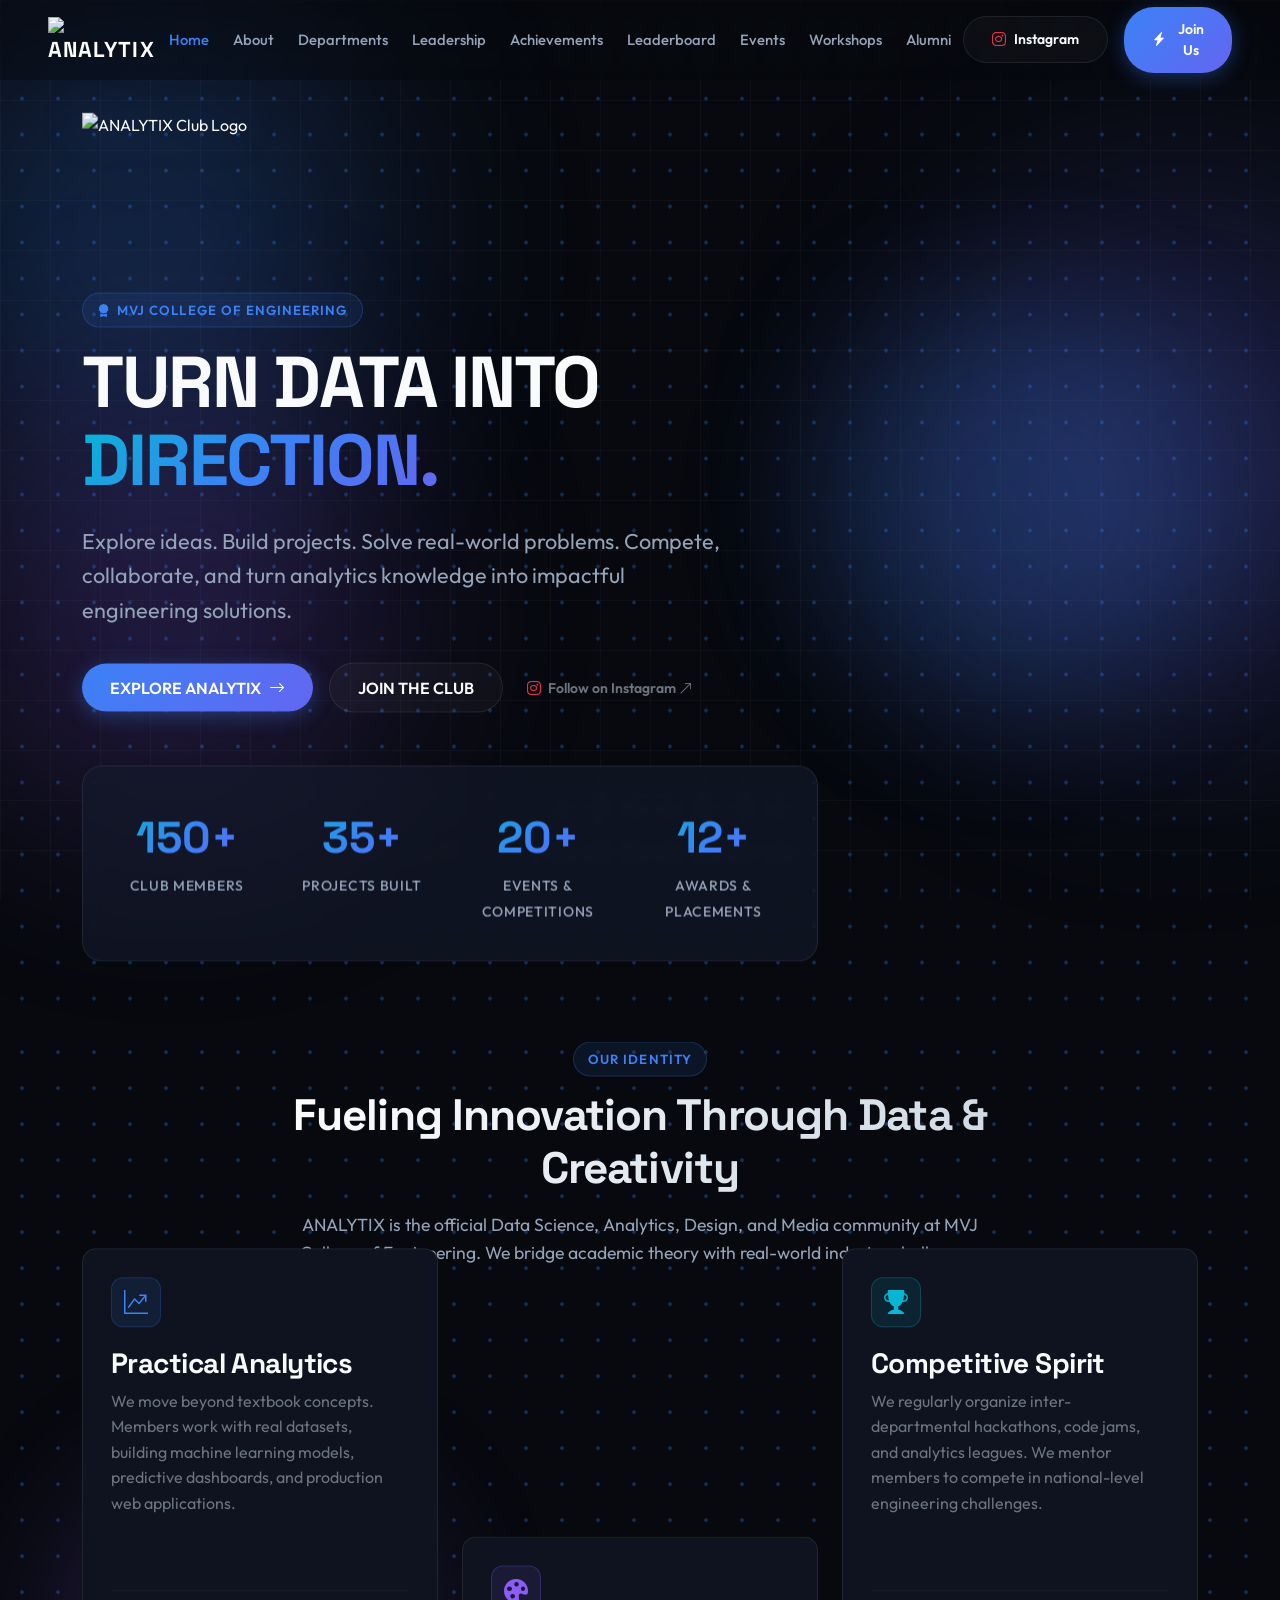
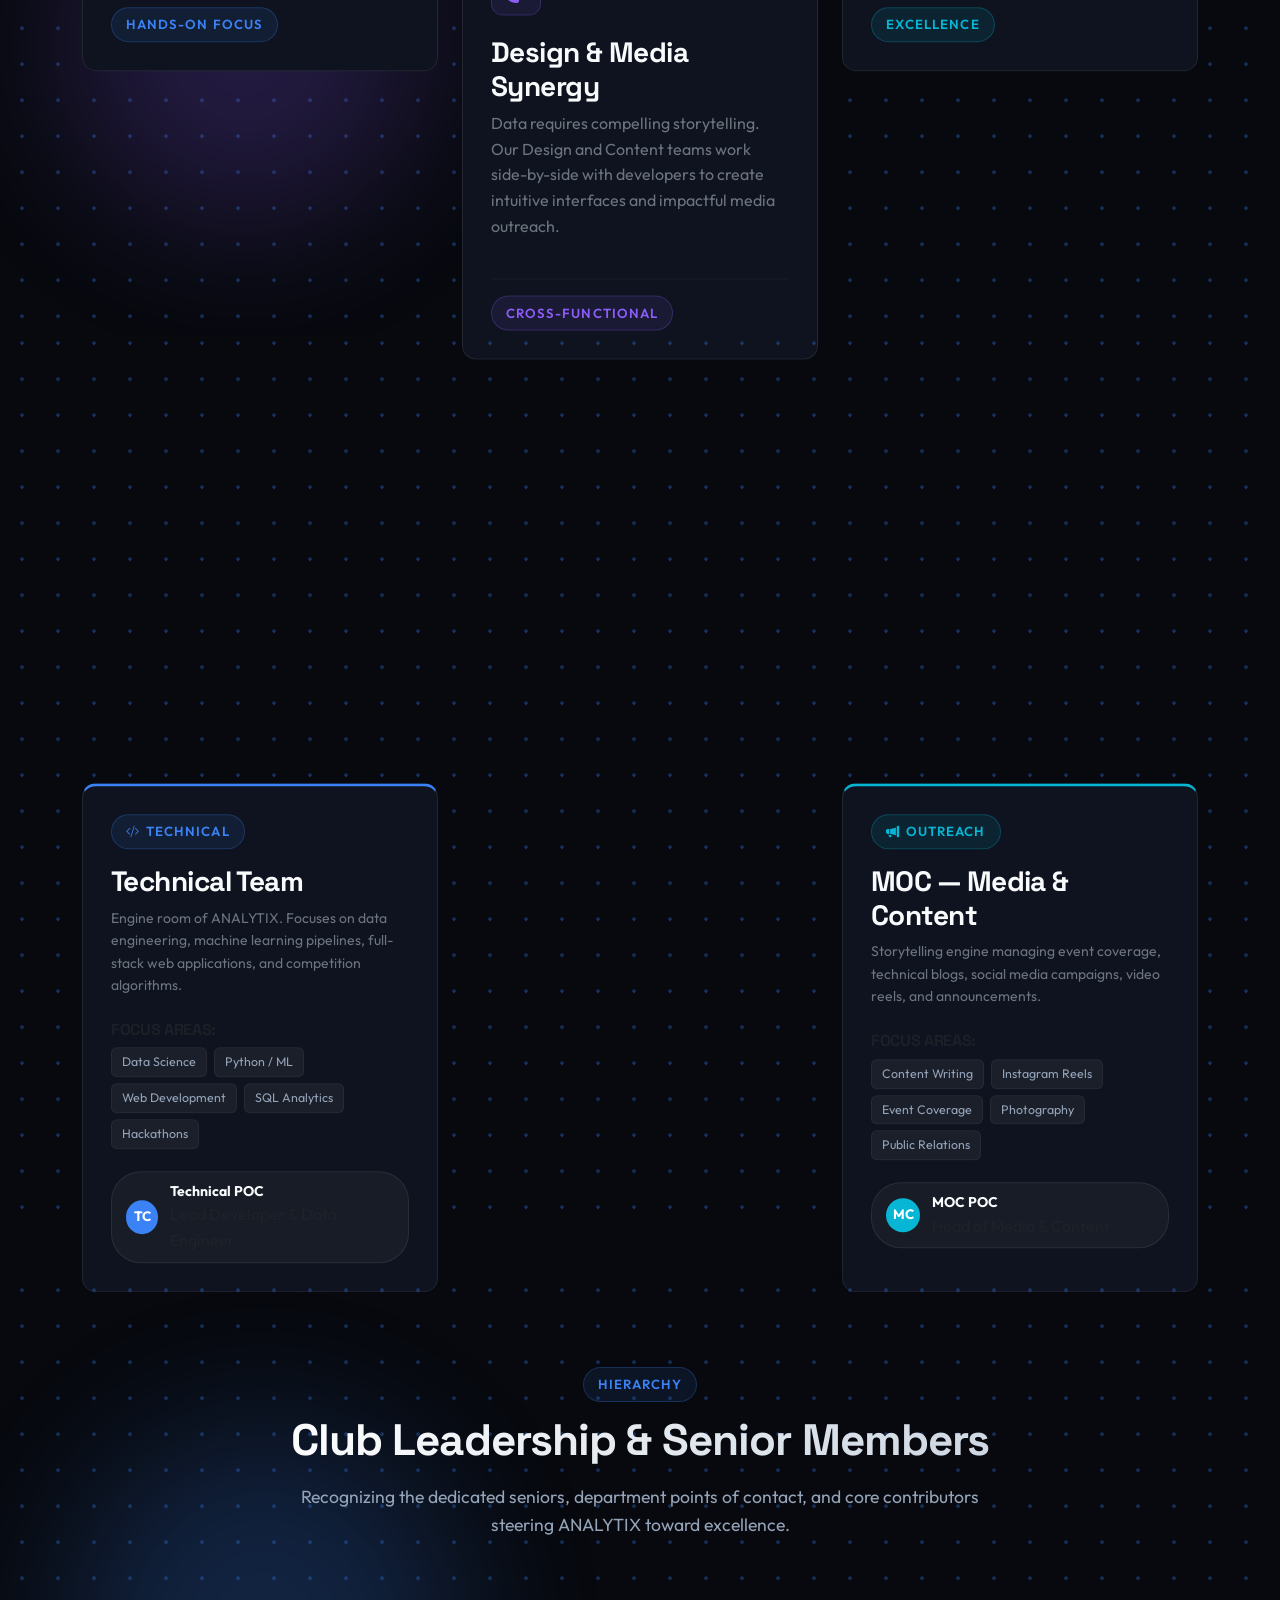
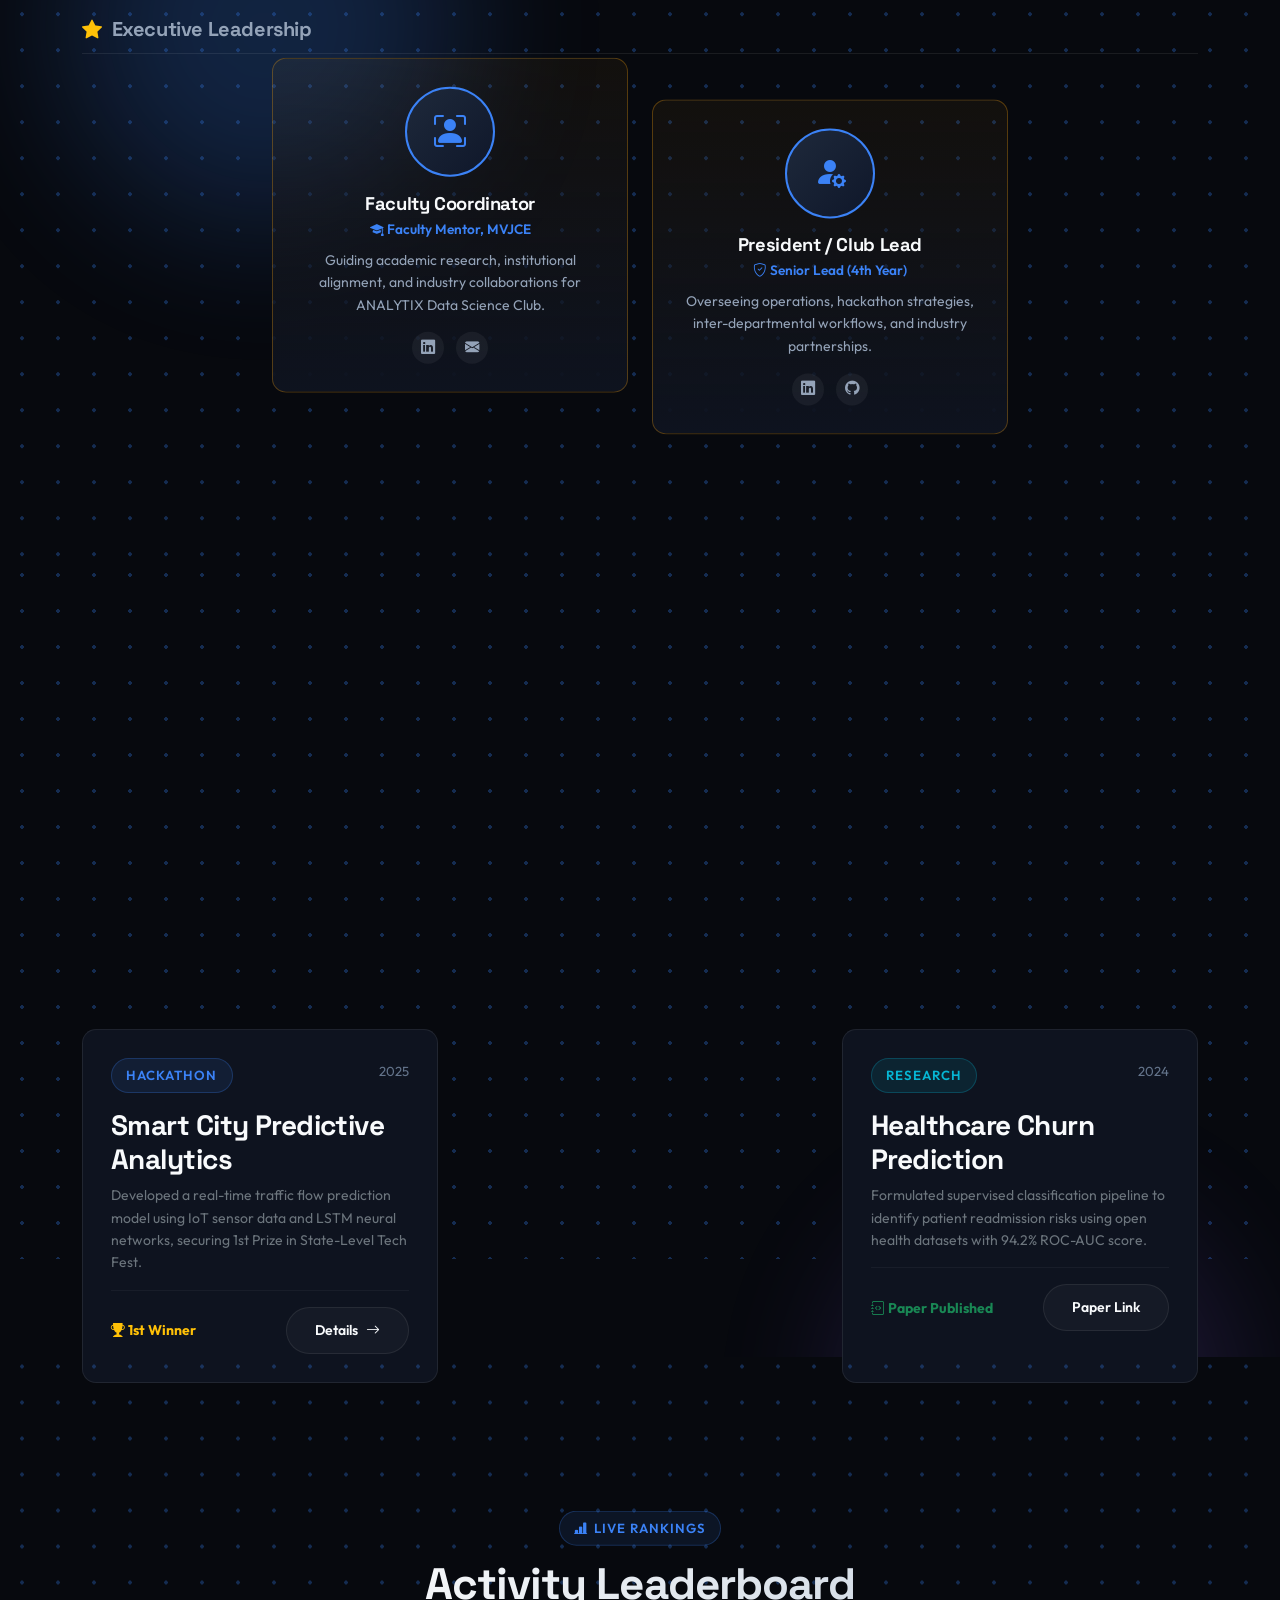
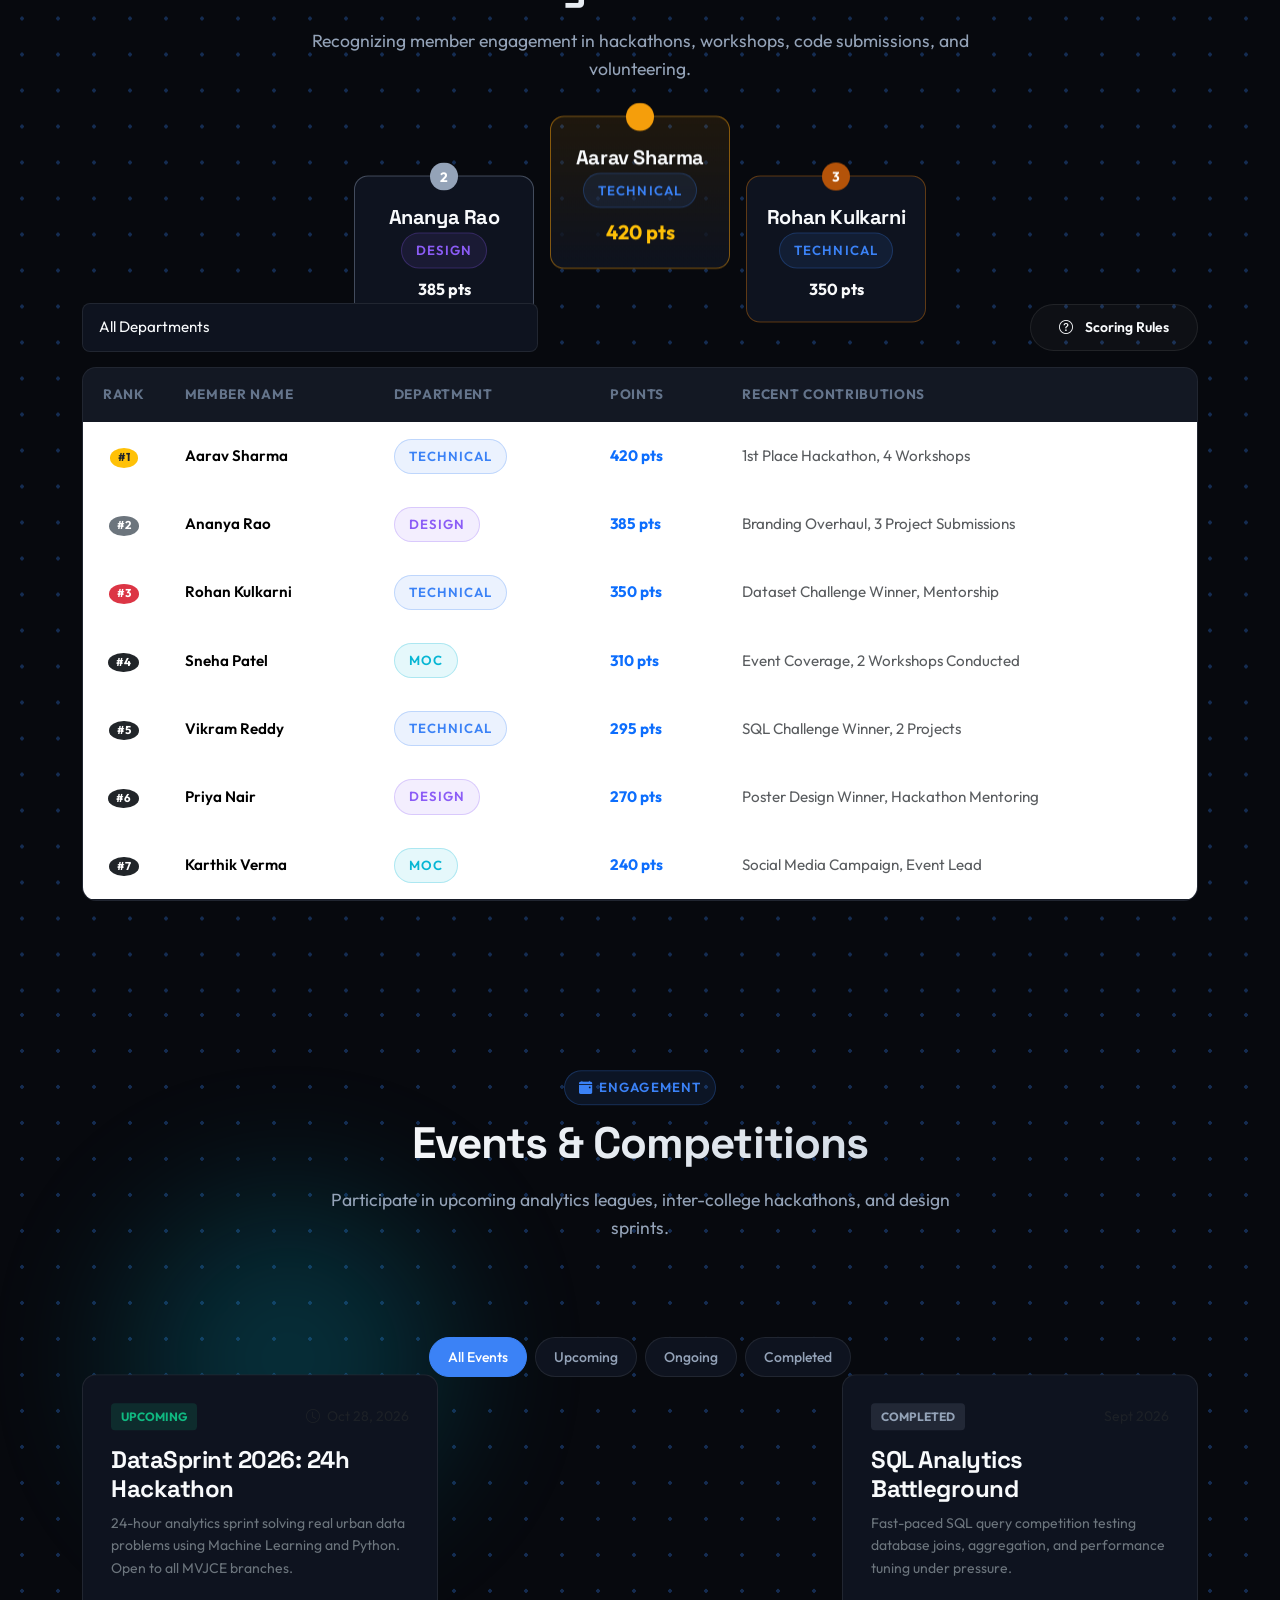
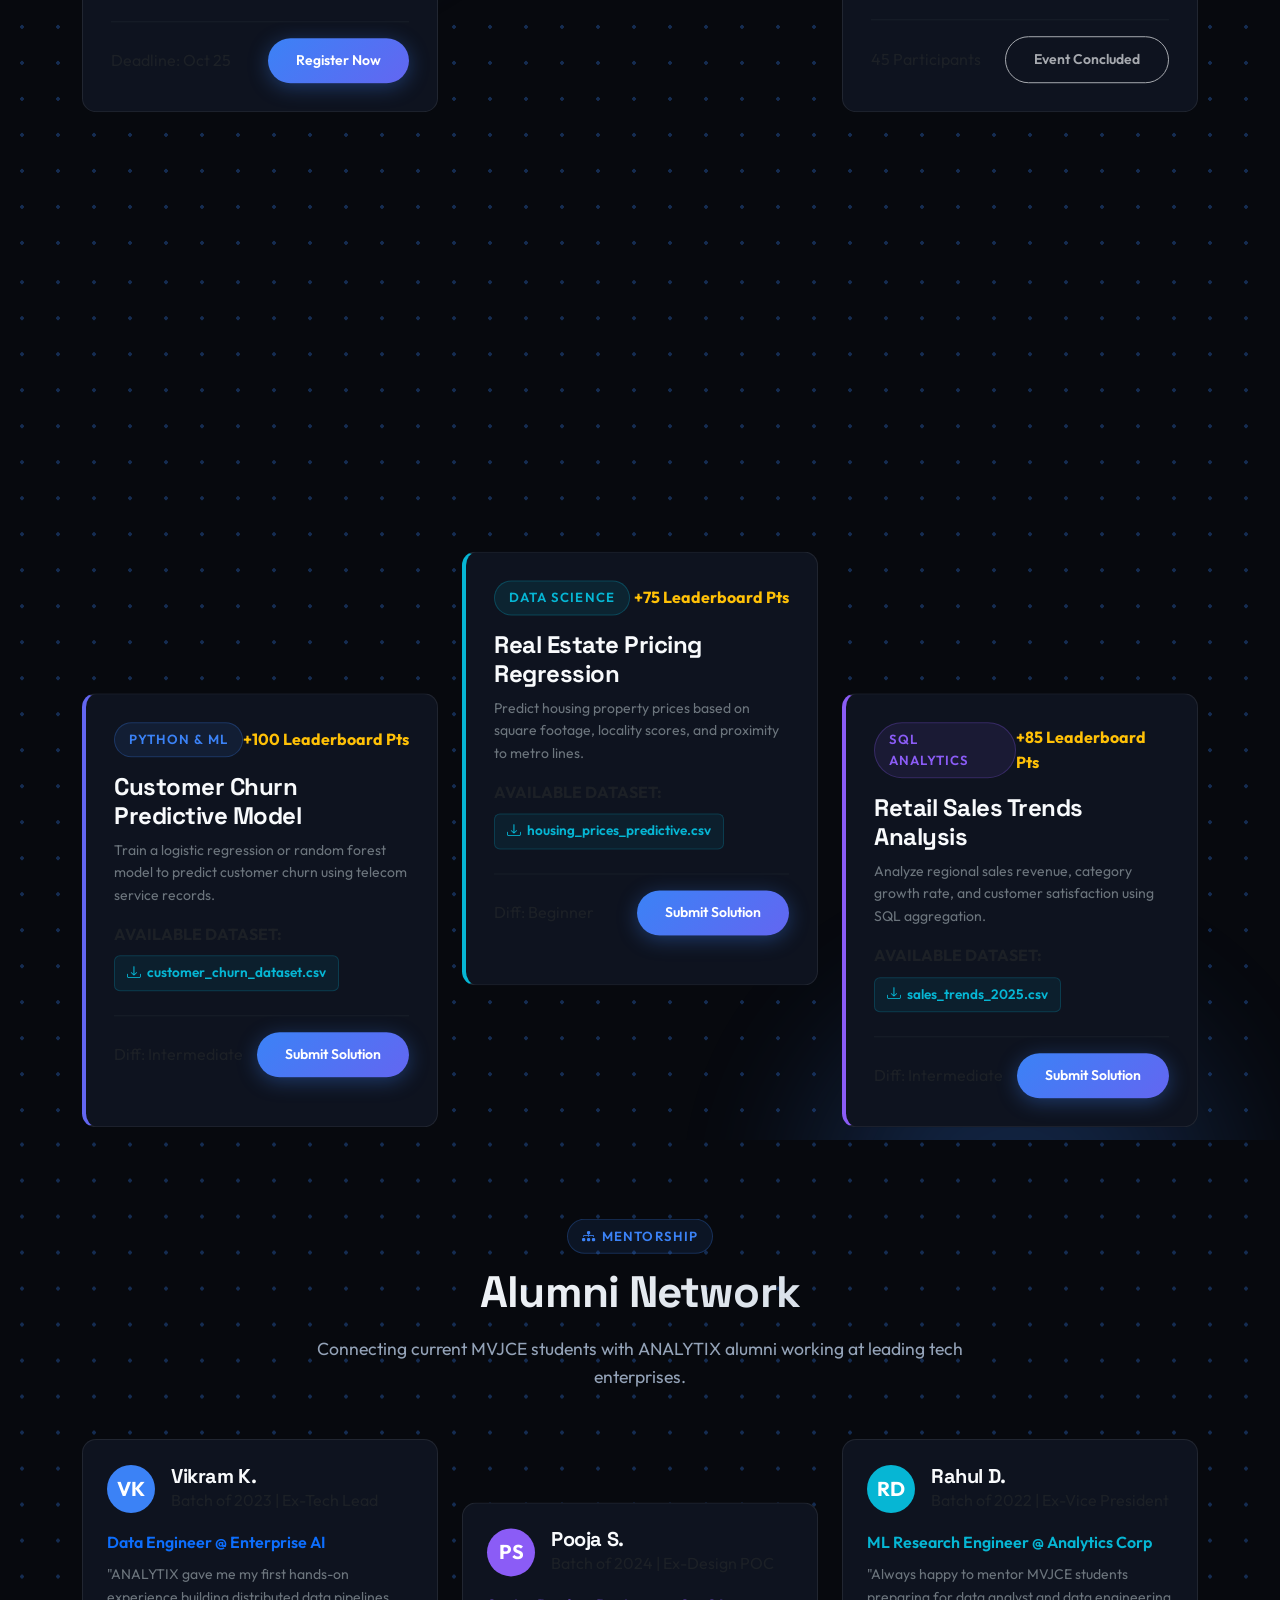
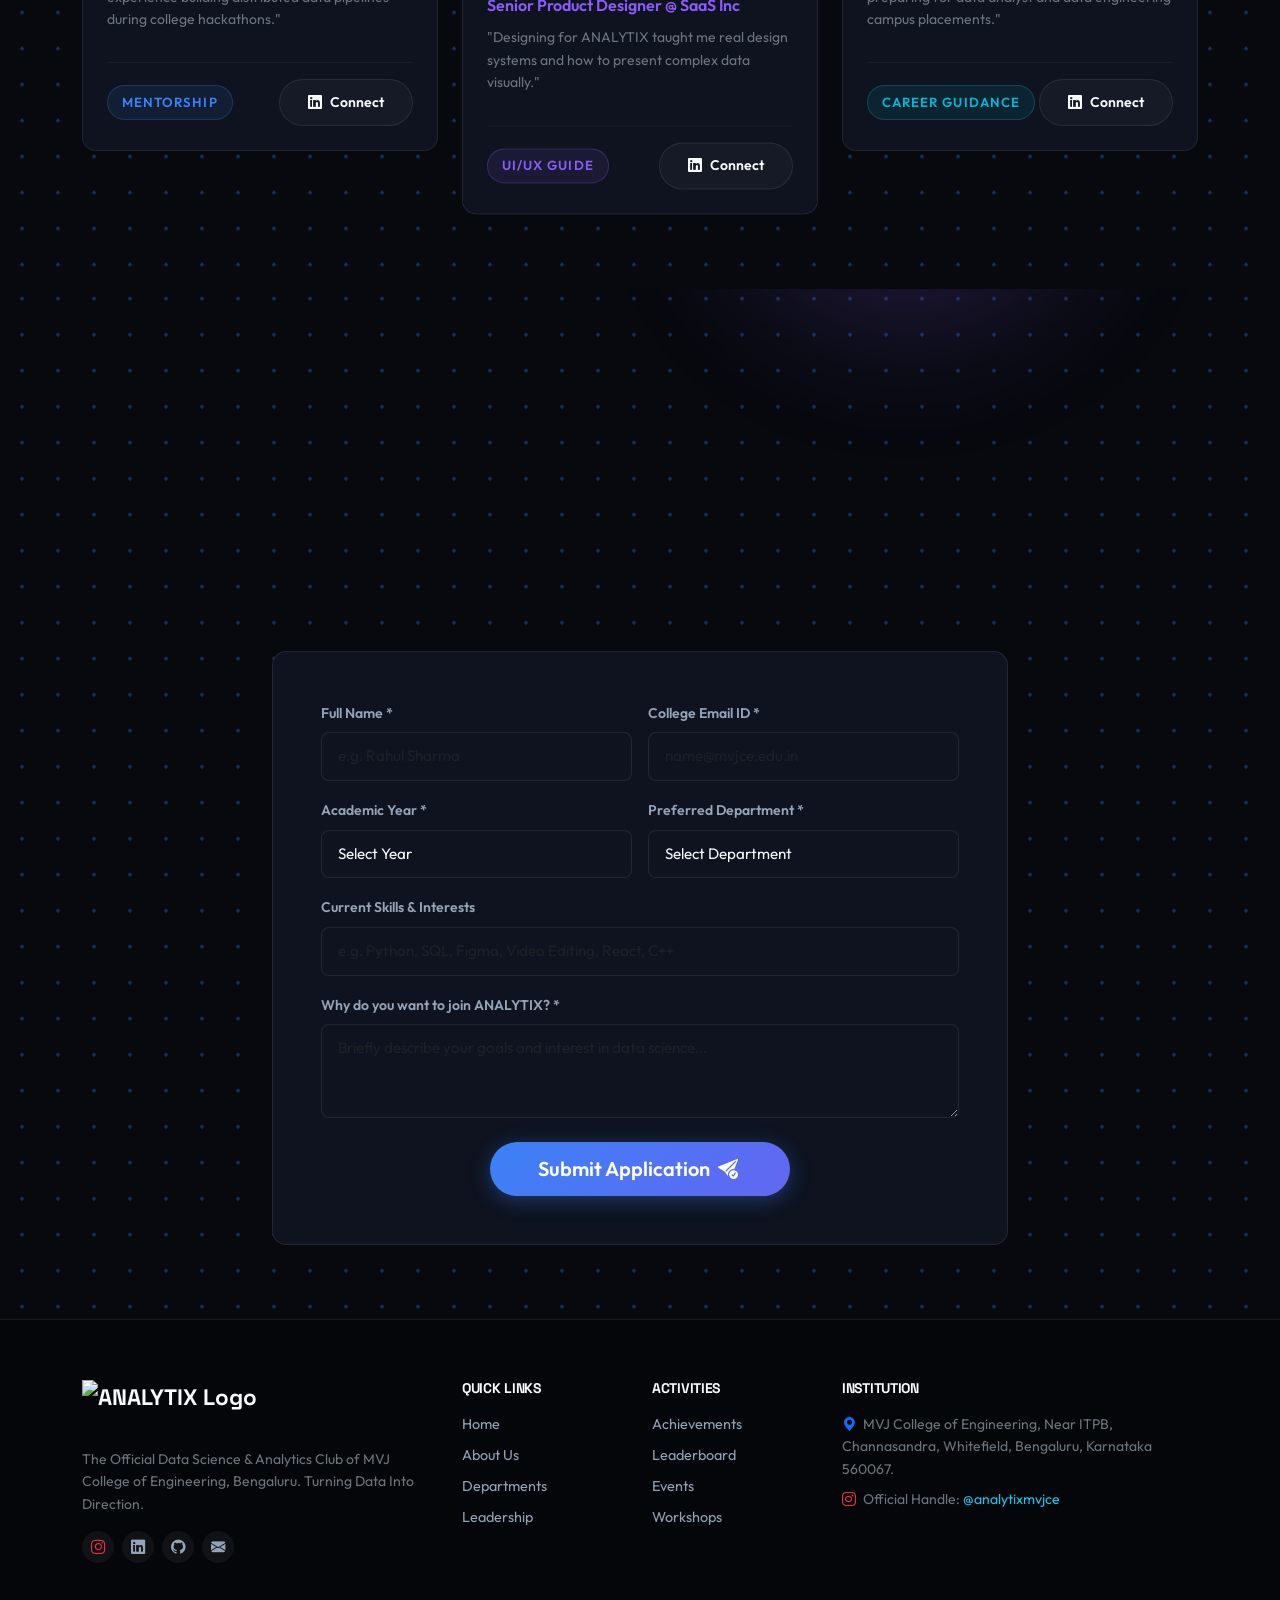
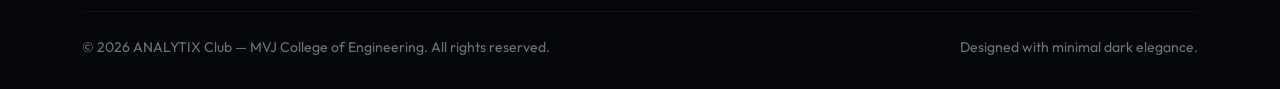
==== index.html @ e4d6614f "Add files via upload" ====
<!DOCTYPE html>
<html lang="en">
<head>
    <meta charset="UTF-8">
    <meta name="viewport" content="width=device-width, initial-scale=1.0">
    <title>ANALYTIX | Data Science & Analytics Club - MVJ College of Engineering</title>
    <meta name="description" content="ANALYTIX is the premier Data Science, Analytics, Design, and Media Club at MVJ College of Engineering. Turn Data Into Direction through workshops, hackathons, and real-world projects.">
    
    <!-- Bootstrap 5 CDN -->
    <link href="https://cdn.jsdelivr.net/npm/bootstrap@5.3.2/dist/css/bootstrap.min.css" rel="stylesheet">
    <!-- Bootstrap Icons CDN -->
    <link href="https://cdn.jsdelivr.net/npm/bootstrap-icons@1.11.1/font/bootstrap-icons.css" rel="stylesheet">
    
    <!-- Google Fonts -->
    <link rel="preconnect" href="https://fonts.googleapis.com">
    <link rel="preconnect" href="https://fonts.gstatic.com" crossorigin>
    <link href="https://fonts.googleapis.com/css2?family=Outfit:wght@300;400;500;600;700;800&family=Space+Grotesk:wght@500;600;700&display=swap" rel="stylesheet">

    <!-- Embedded Single-File CSS Design System & Parallax Rules -->
    <style>
        :root {
            --bg-dark: #07090E;
            --bg-surface: #0E131F;
            --bg-card: #141B2D;
            --bg-card-hover: #1C263F;
            --border-color: rgba(255, 255, 255, 0.08);
            --border-highlight: rgba(59, 130, 246, 0.3);
            
            --accent-blue: #3B82F6;
            --accent-indigo: #6366F1;
            --accent-cyan: #06B6D4;
            --accent-violet: #8B5CF6;
            --accent-gold: #F59E0B;

            --text-primary: #F8FAFC;
            --text-secondary: #94A3B8;
            --text-muted: #64748B;
            
            --font-heading: 'Space Grotesk', sans-serif;
            --font-body: 'Outfit', sans-serif;

            --navbar-height: 80px;
            --radius-sm: 8px;
            --radius-md: 14px;
            --radius-lg: 20px;
            
            --shadow-glow: 0 0 25px rgba(59, 130, 246, 0.15);
            --shadow-card: 0 10px 30px -10px rgba(0, 0, 0, 0.5);
            --transition-smooth: all 0.3s cubic-bezier(0.4, 0, 0.2, 1);
        }

        * {
            margin: 0;
            padding: 0;
            box-sizing: border-box;
        }

        html {
            scroll-behavior: smooth;
            font-size: 16px;
        }

        body {
            background-color: var(--bg-dark);
            color: var(--text-primary);
            font-family: var(--font-body);
            overflow-x: hidden;
            line-height: 1.6;
            -webkit-font-smoothing: antialiased;
        }

        /* Custom Scrollbar */
        ::-webkit-scrollbar {
            width: 8px;
        }
        ::-webkit-scrollbar-track {
            background: var(--bg-dark);
        }
        ::-webkit-scrollbar-thumb {
            background: #1e293b;
            border-radius: 4px;
        }
        ::-webkit-scrollbar-thumb:hover {
            background: var(--accent-blue);
        }

        /* Headings */
        h1, h2, h3, h4, h5, h6 {
            font-family: var(--font-heading);
            color: var(--text-primary);
            font-weight: 700;
            letter-spacing: -0.02em;
        }

        a {
            text-decoration: none;
            color: inherit;
            transition: var(--transition-smooth);
        }

        ::selection {
            background: rgba(59, 130, 246, 0.3);
            color: #fff;
        }

        /* ==========================================================================
           PARALLAX ENGINE CORE & BACKGROUND LAYERS
           ========================================================================== */

        .parallax-container {
            position: relative;
            width: 100%;
            overflow: hidden;
        }

        /* Disable CSS transform transitions on parallax target elements to eliminate scroll lag & stutter */
        [data-parallax-speed],
        .parallax-layer,
        .parallax-grid-overlay,
        .parallax-shape,
        .glow-orb {
            transition: opacity 0.3s ease, background-color 0.3s ease, border-color 0.3s ease, box-shadow 0.3s ease !important;
            will-change: transform;
        }

        /* Fixed background grid */
        .bg-grid-pattern {
            position: fixed;
            top: 0;
            left: 0;
            width: 100vw;
            height: 100vh;
            background-image: 
                linear-gradient(to right, rgba(255, 255, 255, 0.03) 1px, transparent 1px),
                linear-gradient(to bottom, rgba(255, 255, 255, 0.03) 1px, transparent 1px);
            background-size: 50px 50px;
            pointer-events: none;
            z-index: 0;
        }

        /* Section-Specific Parallax Layer Backgrounds */
        .section-parallax-bg {
            position: absolute;
            top: 0;
            left: 0;
            width: 100%;
            height: 100%;
            pointer-events: none;
            overflow: hidden;
            z-index: 0;
        }

        .parallax-grid-overlay {
            position: absolute;
            width: 150%;
            height: 180%;
            top: -40%;
            left: -25%;
            background-image: radial-gradient(rgba(59, 130, 246, 0.35) 2px, transparent 2px);
            background-size: 36px 36px;
            pointer-events: none;
            opacity: 0.85;
            will-change: transform;
        }

        .parallax-shape {
            position: absolute;
            border-radius: 50%;
            filter: blur(75px);
            opacity: 0.22;
            pointer-events: none;
            will-change: transform;
        }

        .parallax-shape-blue {
            width: 400px;
            height: 400px;
            background: var(--accent-blue);
        }

        .parallax-shape-violet {
            width: 360px;
            height: 360px;
            background: var(--accent-violet);
        }

        .parallax-shape-cyan {
            width: 320px;
            height: 320px;
            background: var(--accent-cyan);
        }

        /* Ambient glow blobs - Fixed positioning to float continuously across the entire viewport */
        .glow-orb {
            position: fixed;
            border-radius: 50%;
            filter: blur(120px);
            opacity: 0.25;
            pointer-events: none;
            z-index: 0;
            will-change: transform;
        }

        .glow-orb-blue {
            width: 450px;
            height: 450px;
            background: var(--accent-blue);
        }

        .glow-orb-indigo {
            width: 500px;
            height: 500px;
            background: var(--accent-indigo);
        }

        .glow-orb-violet {
            width: 400px;
            height: 400px;
            background: var(--accent-violet);
        }

        .parallax-layer {
            will-change: transform;
        }

        /* ==========================================================================
           UTILITY COMPONENTS & TYPOGRAPHY
           ========================================================================== */

        .section-padding {
            padding: 100px 0;
            position: relative;
            z-index: 1;
        }

        .badge-tag {
            display: inline-flex;
            align-items: center;
            gap: 6px;
            padding: 6px 14px;
            border-radius: 30px;
            font-size: 0.825rem;
            font-weight: 600;
            text-transform: uppercase;
            letter-spacing: 0.08em;
            background: rgba(59, 130, 246, 0.1);
            color: var(--accent-blue);
            border: 1px solid rgba(59, 130, 246, 0.25);
        }

        .badge-violet {
            background: rgba(139, 92, 246, 0.1);
            color: var(--accent-violet);
            border-color: rgba(139, 92, 246, 0.25);
        }

        .badge-cyan {
            background: rgba(6, 182, 212, 0.1);
            color: var(--accent-cyan);
            border-color: rgba(6, 182, 212, 0.25);
        }

        .section-title {
            font-size: clamp(2rem, 4vw, 2.75rem);
            margin-top: 12px;
            margin-bottom: 16px;
            background: linear-gradient(135deg, #ffffff 0%, #cbd5e1 100%);
            -webkit-background-clip: text;
            -webkit-text-fill-color: transparent;
        }

        .section-subtitle {
            color: var(--text-secondary);
            font-size: 1.1rem;
            max-width: 680px;
        }

        .gradient-text {
            background: linear-gradient(135deg, var(--accent-cyan), var(--accent-blue), var(--accent-indigo));
            -webkit-background-clip: text;
            -webkit-text-fill-color: transparent;
        }

        .glass-card {
            background: var(--bg-surface);
            border: 1px solid var(--border-color);
            border-radius: var(--radius-md);
            padding: 28px;
            transition: var(--transition-smooth);
            position: relative;
            overflow: hidden;
        }

        .glass-card:hover {
            border-color: var(--border-highlight);
            box-shadow: var(--shadow-glow);
            transform: translateY(-4px);
            background: var(--bg-card-hover);
        }

        .btn-primary-glow {
            background: linear-gradient(135deg, var(--accent-blue), var(--accent-indigo));
            color: #ffffff !important;
            font-weight: 600;
            padding: 12px 28px;
            border-radius: 30px;
            border: none;
            box-shadow: 0 4px 20px rgba(59, 130, 246, 0.35);
            display: inline-flex;
            align-items: center;
            gap: 8px;
            transition: var(--transition-smooth);
        }

        .btn-primary-glow:hover {
            transform: translateY(-2px);
            box-shadow: 0 6px 25px rgba(59, 130, 246, 0.5);
            color: #fff;
        }

        .btn-outline-glow {
            background: rgba(255, 255, 255, 0.03);
            color: var(--text-primary) !important;
            font-weight: 600;
            padding: 12px 28px;
            border-radius: 30px;
            border: 1px solid var(--border-color);
            display: inline-flex;
            align-items: center;
            gap: 8px;
            transition: var(--transition-smooth);
        }

        .btn-outline-glow:hover {
            border-color: var(--accent-blue);
            background: rgba(59, 130, 246, 0.1);
            transform: translateY(-2px);
        }

        /* ==========================================================================
           NAVIGATION BAR & LOGO STYLING
           ========================================================================== */

        .navbar-analytix {
            position: fixed;
            top: 0;
            left: 0;
            right: 0;
            height: var(--navbar-height);
            z-index: 1030;
            transition: var(--transition-smooth);
            background: rgba(7, 9, 14, 0.4);
            backdrop-filter: blur(8px);
            border-bottom: 1px solid transparent;
        }

        .navbar-analytix.scrolled {
            background: rgba(14, 19, 31, 0.92);
            backdrop-filter: blur(16px);
            border-bottom: 1px solid var(--border-color);
            box-shadow: 0 10px 30px rgba(0, 0, 0, 0.4);
        }

        .navbar-brand-logo {
            display: flex;
            align-items: center;
            gap: 12px;
            font-family: var(--font-heading);
            font-size: 1.35rem;
            font-weight: 700;
            letter-spacing: 0.05em;
            color: #fff;
        }

        .brand-logo-img {
            height: 46px;
            width: auto;
            max-width: 200px;
            object-fit: contain;
            display: inline-block;
        }

        .hero-logo-img {
            height: 140px;
            width: auto;
            max-width: 420px;
            object-fit: contain;
            display: inline-block;
            margin-bottom: 24px;
            filter: drop-shadow(0 0 20px rgba(99, 102, 241, 0.25));
        }

        .footer-logo-img {
            height: 52px;
            width: auto;
            max-width: 220px;
            object-fit: contain;
            display: inline-block;
        }

        .nav-link {
            color: var(--text-secondary) !important;
            font-weight: 500;
            font-size: 0.925rem;
            padding: 8px 12px !important;
            transition: var(--transition-smooth);
        }

        .nav-link:hover, .nav-link.active {
            color: var(--accent-blue) !important;
        }

        .navbar-toggler {
            border: 1px solid var(--border-color);
            color: #fff;
            padding: 6px 12px;
        }

        .navbar-toggler:focus {
            box-shadow: none;
        }

        /* ==========================================================================
           HERO SECTION
           ========================================================================== */

        .hero-section {
            min-height: 100vh;
            padding-top: calc(var(--navbar-height) + 40px);
            padding-bottom: 60px;
            display: flex;
            flex-direction: column;
            justify-content: center;
            position: relative;
        }

        .hero-bg-layer {
            position: absolute;
            top: -20%;
            left: -10%;
            width: 120%;
            height: 140%;
            z-index: 0;
            overflow: hidden;
            pointer-events: none;
            will-change: transform;
        }

        .hero-bg-img {
            width: 100%;
            height: 100%;
            object-fit: cover;
            opacity: 0.22;
            filter: saturate(1.2) contrast(1.1);
        }

        .hero-content {
            position: relative;
            z-index: 2;
        }

        .hero-title {
            font-size: clamp(2.5rem, 6vw, 4.5rem);
            line-height: 1.08;
            margin-bottom: 24px;
            letter-spacing: -0.03em;
        }

        .hero-lead {
            font-size: clamp(1.1rem, 2vw, 1.35rem);
            color: var(--text-secondary);
            max-width: 640px;
            margin-bottom: 36px;
        }

        .stats-strip {
            margin-top: 60px;
            background: rgba(20, 27, 45, 0.6);
            backdrop-filter: blur(12px);
            border: 1px solid var(--border-color);
            border-radius: var(--radius-lg);
            padding: 24px;
        }

        .stat-box {
            text-align: center;
            padding: 12px;
        }

        .stat-number {
            font-family: var(--font-heading);
            font-size: clamp(2rem, 3.5vw, 2.75rem);
            font-weight: 700;
            color: #fff;
            display: block;
        }

        .stat-label {
            font-size: 0.875rem;
            color: var(--text-secondary);
            text-transform: uppercase;
            letter-spacing: 0.05em;
            font-weight: 500;
        }

        /* ==========================================================================
           ABOUT SECTION
           ========================================================================== */

        .about-card {
            height: 100%;
            display: flex;
            flex-direction: column;
            justify-content: space-between;
        }

        .feature-icon-box {
            width: 50px;
            height: 50px;
            border-radius: 12px;
            background: rgba(59, 130, 246, 0.1);
            color: var(--accent-blue);
            display: flex;
            align-items: center;
            justify-content: center;
            font-size: 1.5rem;
            margin-bottom: 20px;
            border: 1px solid rgba(59, 130, 246, 0.2);
        }

        /* ==========================================================================
           DEPARTMENTS SECTION
           ========================================================================== */

        .dept-card {
            position: relative;
            border-top: 3px solid var(--accent-blue);
        }

        .dept-card-design {
            border-top-color: var(--accent-violet);
        }

        .dept-card-moc {
            border-top-color: var(--accent-cyan);
        }

        .dept-poc-pill {
            display: flex;
            align-items: center;
            gap: 12px;
            background: rgba(255, 255, 255, 0.04);
            padding: 8px 14px;
            border-radius: 30px;
            border: 1px solid var(--border-color);
            margin-top: 16px;
        }

        .poc-avatar {
            width: 34px;
            height: 34px;
            border-radius: 50%;
            background: var(--accent-blue);
            display: flex;
            align-items: center;
            justify-content: center;
            font-weight: 700;
            font-size: 0.85rem;
            color: #fff;
        }

        .skill-tag {
            font-size: 0.775rem;
            padding: 4px 10px;
            border-radius: 6px;
            background: rgba(255, 255, 255, 0.05);
            color: var(--text-secondary);
            border: 1px solid rgba(255, 255, 255, 0.05);
            display: inline-block;
            margin-right: 4px;
            margin-bottom: 6px;
        }

        /* ==========================================================================
           SENIOR MEMBERS & LEADERSHIP HIERARCHY
           ========================================================================== */

        .leadership-tier {
            margin-bottom: 50px;
        }

        .tier-title {
            font-size: 1.25rem;
            color: var(--text-secondary);
            border-bottom: 1px solid var(--border-color);
            padding-bottom: 12px;
            margin-bottom: 28px;
            display: flex;
            align-items: center;
            gap: 10px;
        }

        .member-card {
            text-align: center;
            background: var(--bg-surface);
            border: 1px solid var(--border-color);
            border-radius: var(--radius-md);
            padding: 28px 20px;
            transition: var(--transition-smooth);
        }

        .member-card:hover {
            border-color: var(--accent-blue);
            transform: translateY(-4px);
            box-shadow: var(--shadow-glow);
        }

        .member-card-leader {
            border: 1px solid rgba(245, 158, 11, 0.3);
            background: linear-gradient(180deg, rgba(245, 158, 11, 0.05) 0%, var(--bg-surface) 100%);
        }

        .member-card-leader:hover {
            border-color: var(--accent-gold);
        }

        .member-avatar {
            width: 90px;
            height: 90px;
            border-radius: 50%;
            margin: 0 auto 16px;
            background: linear-gradient(135deg, #1e293b, #0f172a);
            border: 2px solid var(--accent-blue);
            display: flex;
            align-items: center;
            justify-content: center;
            font-size: 2rem;
            color: var(--accent-blue);
            overflow: hidden;
        }

        .member-avatar img {
            width: 100%;
            height: 100%;
            object-fit: cover;
        }

        .member-name {
            font-size: 1.15rem;
            font-weight: 700;
            margin-bottom: 4px;
        }

        .member-role {
            font-size: 0.85rem;
            color: var(--accent-blue);
            font-weight: 600;
            margin-bottom: 8px;
        }

        .member-bio {
            font-size: 0.875rem;
            color: var(--text-secondary);
            margin-bottom: 16px;
            display: -webkit-box;
            -webkit-line-clamp: 3;
            -webkit-box-orient: vertical;
            overflow: hidden;
        }

        .member-socials {
            display: flex;
            justify-content: center;
            gap: 12px;
        }

        .social-icon-btn {
            width: 32px;
            height: 32px;
            border-radius: 50%;
            background: rgba(255, 255, 255, 0.05);
            display: flex;
            align-items: center;
            justify-content: center;
            color: var(--text-secondary);
            font-size: 0.9rem;
            transition: var(--transition-smooth);
        }

        .social-icon-btn:hover {
            background: var(--accent-blue);
            color: #fff;
        }

        /* ==========================================================================
           ACHIEVEMENTS & PROJECTS SHOWCASE
           ========================================================================== */

        .achievement-card {
            height: 100%;
        }

        .achievement-meta {
            font-size: 0.825rem;
            color: var(--text-muted);
            margin-bottom: 8px;
        }

        /* ==========================================================================
           INTERACTIVE LEADERBOARD
           ========================================================================== */

        .podium-container {
            display: flex;
            justify-content: center;
            align-items: flex-end;
            gap: 16px;
            margin-bottom: 40px;
            padding: 20px 0;
        }

        .podium-card {
            text-align: center;
            background: var(--bg-surface);
            border: 1px solid var(--border-color);
            border-radius: var(--radius-md);
            padding: 20px 14px;
            width: 30%;
            max-width: 180px;
            position: relative;
            transition: var(--transition-smooth);
        }

        .podium-1 {
            order: 2;
            border-color: rgba(245, 158, 11, 0.5);
            background: linear-gradient(180deg, rgba(245, 158, 11, 0.1) 0%, var(--bg-surface) 100%);
            transform: translateY(-15px);
        }

        .podium-2 {
            order: 1;
            border-color: rgba(148, 163, 184, 0.4);
        }

        .podium-3 {
            order: 3;
            border-color: rgba(217, 119, 6, 0.4);
        }

        .podium-rank {
            position: absolute;
            top: -14px;
            left: 50%;
            transform: translateX(-50%);
            width: 28px;
            height: 28px;
            border-radius: 50%;
            background: var(--accent-blue);
            color: #fff;
            font-weight: 700;
            font-size: 0.85rem;
            display: flex;
            align-items: center;
            justify-content: center;
        }

        .podium-1 .podium-rank { background: var(--accent-gold); }
        .podium-2 .podium-rank { background: #94a3b8; }
        .podium-3 .podium-rank { background: #b45309; }

        .leaderboard-table-wrapper {
            background: var(--bg-surface);
            border: 1px solid var(--border-color);
            border-radius: var(--radius-md);
            overflow: hidden;
        }

        .table-dark-custom {
            width: 100%;
            color: var(--text-primary);
            border-collapse: collapse;
            margin-bottom: 0;
        }

        .table-dark-custom th {
            background: rgba(255, 255, 255, 0.02);
            padding: 16px 20px;
            font-size: 0.85rem;
            text-transform: uppercase;
            letter-spacing: 0.05em;
            color: var(--text-muted);
            border-bottom: 1px solid var(--border-color);
        }

        .table-dark-custom td {
            padding: 16px 20px;
            vertical-align: middle;
            border-bottom: 1px solid rgba(255, 255, 255, 0.04);
            font-size: 0.95rem;
        }

        .table-dark-custom tr:hover {
            background: rgba(59, 130, 246, 0.04);
        }

        /* ==========================================================================
           EVENTS & COMPETITIONS
           ========================================================================== */

        .filter-btn-group {
            display: flex;
            flex-wrap: wrap;
            gap: 8px;
            margin-bottom: 30px;
        }

        .btn-filter {
            padding: 8px 18px;
            border-radius: 30px;
            background: var(--bg-surface);
            border: 1px solid var(--border-color);
            color: var(--text-secondary);
            font-size: 0.875rem;
            font-weight: 500;
            transition: var(--transition-smooth);
        }

        .btn-filter.active, .btn-filter:hover {
            background: var(--accent-blue);
            color: #fff;
            border-color: var(--accent-blue);
        }

        .event-card {
            height: 100%;
            display: flex;
            flex-direction: column;
            justify-content: space-between;
        }

        .event-status-badge {
            font-size: 0.75rem;
            font-weight: 700;
            text-transform: uppercase;
            padding: 4px 10px;
            border-radius: 4px;
        }

        .status-upcoming {
            background: rgba(16, 185, 129, 0.15);
            color: #10B981;
        }

        .status-ongoing {
            background: rgba(59, 130, 246, 0.15);
            color: #3B82F6;
        }

        .status-completed {
            background: rgba(148, 163, 184, 0.15);
            color: #94A3B8;
        }

        /* ==========================================================================
           WORKSHOPS & DATASETS
           ========================================================================== */

        .challenge-card {
            border-left: 4px solid var(--accent-indigo);
        }

        .dataset-link-btn {
            display: inline-flex;
            align-items: center;
            gap: 6px;
            font-size: 0.85rem;
            color: var(--accent-cyan);
            font-weight: 600;
            padding: 6px 12px;
            border-radius: 6px;
            background: rgba(6, 182, 212, 0.08);
            border: 1px solid rgba(6, 182, 212, 0.2);
            transition: var(--transition-smooth);
        }

        .dataset-link-btn:hover {
            background: rgba(6, 182, 212, 0.2);
            color: #fff;
        }

        /* ==========================================================================
           ALUMNI & MEMBERSHIP FORM
           ========================================================================== */

        .alumni-card {
            background: var(--bg-surface);
            border: 1px solid var(--border-color);
            border-radius: var(--radius-md);
            padding: 24px;
            display: flex;
            flex-direction: column;
            justify-content: space-between;
        }

        .form-control-custom, .form-select-custom {
            background: var(--bg-surface);
            border: 1px solid var(--border-color);
            border-radius: var(--radius-sm);
            color: var(--text-primary);
            padding: 12px 16px;
            font-size: 0.95rem;
            transition: var(--transition-smooth);
        }

        .form-control-custom:focus, .form-select-custom:focus {
            background: var(--bg-card-hover);
            border-color: var(--accent-blue);
            box-shadow: 0 0 15px rgba(59, 130, 246, 0.2);
            color: #fff;
            outline: none;
        }

        .form-select-custom option {
            background: var(--bg-card);
            color: #fff;
        }

        .form-label-custom {
            font-size: 0.875rem;
            font-weight: 600;
            color: var(--text-secondary);
            margin-bottom: 8px;
        }

        /* ==========================================================================
           MODALS & FOOTER
           ========================================================================== */

        .modal-content-custom {
            background: var(--bg-surface);
            border: 1px solid var(--border-color);
            border-radius: var(--radius-lg);
            color: var(--text-primary);
        }

        .modal-header-custom {
            border-bottom: 1px solid var(--border-color);
            padding: 20px 24px;
        }

        .modal-footer-custom {
            border-top: 1px solid var(--border-color);
            padding: 16px 24px;
        }

        .btn-close-white-custom {
            filter: invert(1) grayscale(100%) brightness(200%);
        }

        .footer-analytix {
            background: #040609;
            border-top: 1px solid var(--border-color);
            padding: 60px 0 30px;
            position: relative;
            z-index: 2;
        }

        .footer-brand {
            font-family: var(--font-heading);
            font-size: 1.4rem;
            font-weight: 700;
            margin-bottom: 12px;
        }

        .footer-link {
            color: var(--text-secondary);
            font-size: 0.9rem;
            display: block;
            margin-bottom: 8px;
        }

        .footer-link:hover {
            color: var(--accent-blue);
            transform: translateX(4px);
        }

        .back-to-top-btn {
            position: fixed;
            bottom: 30px;
            right: 30px;
            width: 44px;
            height: 44px;
            border-radius: 50%;
            background: var(--accent-blue);
            color: #fff;
            display: flex;
            align-items: center;
            justify-content: center;
            font-size: 1.2rem;
            z-index: 99;
            opacity: 0;
            visibility: hidden;
            transition: var(--transition-smooth);
            box-shadow: 0 4px 20px rgba(59, 130, 246, 0.4);
            border: none;
        }

        .back-to-top-btn.visible {
            opacity: 1;
            visibility: visible;
        }

        .back-to-top-btn:hover {
            transform: translateY(-4px);
            background: var(--accent-indigo);
        }

        /* Scroll Reveals */
        .reveal {
            opacity: 0;
            transform: translateY(30px);
            transition: opacity 0.8s cubic-bezier(0.16, 1, 0.3, 1), transform 0.8s cubic-bezier(0.16, 1, 0.3, 1);
            will-change: opacity, transform;
        }

        .reveal.active {
            opacity: 1;
            transform: translateY(0);
        }

        @media (max-width: 991.98px) {
            .navbar-collapse {
                background: var(--bg-surface);
                border: 1px solid var(--border-color);
                padding: 20px;
                border-radius: var(--radius-md);
                margin-top: 10px;
            }
            .hero-title {
                font-size: 2.75rem;
            }
            .podium-container {
                flex-direction: column;
                align-items: center;
            }
            .podium-card {
                width: 100%;
                max-width: 300px;
                transform: none !important;
                order: initial !important;
            }
        }
    </style>
</head>
<body>

    <!-- Ambient Grid & Glow Orbs for Continuous Parallax -->
    <div class="bg-grid-pattern"></div>
    <div class="glow-orb glow-orb-blue" style="top: 10%; left: -80px;"></div>
    <div class="glow-orb glow-orb-indigo" style="top: 40%; right: -100px;"></div>
    <div class="glow-orb glow-orb-violet" style="top: 70%; left: -80px;"></div>

    <!-- ==========================================================================
         FIXED RESPONSIVE NAVBAR
         ========================================================================== -->
    <nav class="navbar navbar-expand-lg navbar-analytix" id="mainNavbar">
        <div class="container-fluid px-lg-5">
            <a class="navbar-brand-logo" href="#hero">
                <img src="assets/images/logo.png" alt="ANALYTIX Logo" class="brand-logo-img">
            </a>
            
            <button class="navbar-toggler" type="button" data-bs-toggle="collapse" data-bs-target="#navbarContent" aria-controls="navbarContent" aria-expanded="false" aria-label="Toggle navigation">
                <i class="bi bi-list fs-2"></i>
            </button>
            
            <div class="collapse navbar-collapse" id="navbarContent">
                <ul class="navbar-nav mx-auto mb-2 mb-lg-0">
                    <li class="nav-item"><a class="nav-link active" href="#hero">Home</a></li>
                    <li class="nav-item"><a class="nav-link" href="#about">About</a></li>
                    <li class="nav-item"><a class="nav-link" href="#departments">Departments</a></li>
                    <li class="nav-item"><a class="nav-link" href="#leadership">Leadership</a></li>
                    <li class="nav-item"><a class="nav-link" href="#achievements">Achievements</a></li>
                    <li class="nav-item"><a class="nav-link" href="#leaderboard">Leaderboard</a></li>
                    <li class="nav-item"><a class="nav-link" href="#events">Events</a></li>
                    <li class="nav-item"><a class="nav-link" href="#workshops">Workshops</a></li>
                    <li class="nav-item"><a class="nav-link" href="#alumni">Alumni</a></li>
                </ul>
                <div class="d-flex align-items-center gap-3">
                    <a href="https://www.instagram.com/analytixmvjce?dlrf=MWZ4ZjUwYnRjbzU3NA==" target="_blank" rel="noopener noreferrer" class="btn btn-outline-glow btn-sm d-none d-xl-inline-flex" title="Follow ANALYTIX on Instagram">
                        <i class="bi bi-instagram text-danger"></i> Instagram
                    </a>
                    <a href="#join" class="btn btn-primary-glow btn-sm">
                        <i class="bi bi-lightning-charge-fill me-1"></i> Join Us
                    </a>
                </div>
            </div>
        </div>
    </nav>

    <div class="parallax-container">
        
        <!-- ==========================================================================
             HERO SECTION
             ========================================================================== -->
        <section id="hero" class="hero-section position-relative">
            <div class="section-parallax-bg">
                <div class="parallax-grid-overlay"></div>
                <div class="parallax-shape parallax-shape-blue" style="top: 10%; right: 5%;" data-parallax-speed="0.45"></div>
            </div>
            
            <div class="hero-bg-layer parallax-layer" data-parallax-speed="0.45">
                <img src="assets/images/hero_bg.jpg" alt="Data Science Network Graphic" class="hero-bg-img" onerror="this.style.display='none'">
            </div>
            
            <div class="container hero-content text-center text-lg-start">
                <div class="row align-items-center">
                    <div class="col-lg-8" data-parallax-speed="0.12">
                        <div class="reveal">
                            <div class="mb-3">
                                <img src="assets/images/logo.png" alt="ANALYTIX Club Logo" class="hero-logo-img">
                            </div>
                            <span class="badge-tag mb-3"><i class="bi bi-award-fill"></i> MVJ College of Engineering</span>
                            <h1 class="hero-title">
                                TURN DATA INTO <span class="gradient-text">DIRECTION.</span>
                            </h1>
                            <p class="hero-lead">
                                Explore ideas. Build projects. Solve real-world problems. Compete, collaborate, and turn analytics knowledge into impactful engineering solutions.
                            </p>
                            <div class="d-flex flex-wrap gap-3 justify-content-center justify-content-lg-start align-items-center">
                                <a href="#departments" class="btn btn-primary-glow">
                                    EXPLORE ANALYTIX <i class="bi bi-arrow-right"></i>
                                </a>
                                <a href="#join" class="btn btn-outline-glow">
                                    JOIN THE CLUB
                                </a>
                                <a href="https://www.instagram.com/analytixmvjce?dlrf=MWZ4ZjUwYnRjbzU3NA==" target="_blank" rel="noopener noreferrer" class="text-secondary small fw-semibold ms-lg-2">
                                    <i class="bi bi-instagram text-danger me-1"></i> Follow on Instagram <i class="bi bi-arrow-up-right"></i>
                                </a>
                            </div>
                        </div>

                        <!-- Statistics Counter Strip -->
                        <div class="stats-strip reveal mt-5" data-parallax-speed="-0.08">
                            <div class="row g-3">
                                <div class="col-6 col-md-3">
                                    <div class="stat-box">
                                        <span class="stat-number gradient-text" data-target="150" data-suffix="+">0</span>
                                        <span class="stat-label">Club Members</span>
                                    </div>
                                </div>
                                <div class="col-6 col-md-3">
                                    <div class="stat-box">
                                        <span class="stat-number gradient-text" data-target="35" data-suffix="+">0</span>
                                        <span class="stat-label">Projects Built</span>
                                    </div>
                                </div>
                                <div class="col-6 col-md-3">
                                    <div class="stat-box">
                                        <span class="stat-number gradient-text" data-target="20" data-suffix="+">0</span>
                                        <span class="stat-label">Events & Competitions</span>
                                    </div>
                                </div>
                                <div class="col-6 col-md-3">
                                    <div class="stat-box">
                                        <span class="stat-number gradient-text" data-target="12" data-suffix="+">0</span>
                                        <span class="stat-label">Awards & Placements</span>
                                    </div>
                                </div>
                            </div>
                        </div>
                    </div>
                </div>
            </div>
        </section>

        <!-- ==========================================================================
             ABOUT SECTION
             ========================================================================== -->
        <section id="about" class="section-padding position-relative">
            <div class="section-parallax-bg">
                <div class="parallax-grid-overlay"></div>
                <div class="parallax-shape parallax-shape-violet" style="top: 20%; left: 5%;" data-parallax-speed="0.45"></div>
            </div>

            <div class="container position-relative" style="z-index: 1;">
                <div class="row justify-content-center text-center mb-5">
                    <div class="col-lg-8 reveal" data-parallax-speed="0.08">
                        <span class="badge-tag">Our Identity</span>
                        <h2 class="section-title">Fueling Innovation Through Data & Creativity</h2>
                        <p class="section-subtitle mx-auto">
                            ANALYTIX is the official Data Science, Analytics, Design, and Media community at MVJ College of Engineering. We bridge academic theory with real-world industry challenges.
                        </p>
                    </div>
                </div>

                <div class="row g-4">
                    <div class="col-md-4 reveal" data-parallax-speed="0.16">
                        <div class="glass-card about-card">
                            <div>
                                <div class="feature-icon-box">
                                    <i class="bi bi-graph-up-arrow"></i>
                                </div>
                                <h3>Practical Analytics</h3>
                                <p class="text-secondary">
                                    We move beyond textbook concepts. Members work with real datasets, building machine learning models, predictive dashboards, and production web applications.
                                </p>
                            </div>
                            <div class="mt-4 pt-3 border-top border-secondary border-opacity-10">
                                <span class="badge-tag">Hands-on Focus</span>
                            </div>
                        </div>
                    </div>

                    <div class="col-md-4 reveal" data-parallax-speed="-0.12" style="transition-delay: 0.15s;">
                        <div class="glass-card about-card">
                            <div>
                                <div class="feature-icon-box" style="background: rgba(139,92,246,0.1); color: var(--accent-violet); border-color: rgba(139,92,246,0.25);">
                                    <i class="bi bi-palette-fill"></i>
                                </div>
                                <h3>Design & Media Synergy</h3>
                                <p class="text-secondary">
                                    Data requires compelling storytelling. Our Design and Content teams work side-by-side with developers to create intuitive interfaces and impactful media outreach.
                                </p>
                            </div>
                            <div class="mt-4 pt-3 border-top border-secondary border-opacity-10">
                                <span class="badge-tag badge-violet">Cross-Functional</span>
                            </div>
                        </div>
                    </div>

                    <div class="col-md-4 reveal" data-parallax-speed="0.16" style="transition-delay: 0.3s;">
                        <div class="glass-card about-card">
                            <div>
                                <div class="feature-icon-box" style="background: rgba(6,182,212,0.1); color: var(--accent-cyan); border-color: rgba(6,182,212,0.25);">
                                    <i class="bi bi-trophy-fill"></i>
                                </div>
                                <h3>Competitive Spirit</h3>
                                <p class="text-secondary">
                                    We regularly organize inter-departmental hackathons, code jams, and analytics leagues. We mentor members to compete in national-level engineering challenges.
                                </p>
                            </div>
                            <div class="mt-4 pt-3 border-top border-secondary border-opacity-10">
                                <span class="badge-tag badge-cyan">Excellence</span>
                            </div>
                        </div>
                    </div>
                </div>
            </div>
        </section>

        <!-- ==========================================================================
             DEPARTMENTS SECTION
             ========================================================================== -->
        <section id="departments" class="section-padding position-relative">
            <div class="section-parallax-bg">
                <div class="parallax-grid-overlay"></div>
                <div class="parallax-shape parallax-shape-cyan" style="bottom: 10%; right: 8%;" data-parallax-speed="0.4"></div>
            </div>

            <div class="container position-relative" style="z-index: 1;">
                <div class="row justify-content-center text-center mb-5">
                    <div class="col-lg-8 reveal" data-parallax-speed="0.08">
                        <span class="badge-tag">Core Structure</span>
                        <h2 class="section-title">Club Departments</h2>
                        <p class="section-subtitle mx-auto">
                            Three specialized pillars driving analytical precision, visual aesthetic, and audience engagement across MVJCE.
                        </p>
                    </div>
                </div>

                <div class="row g-4">
                    <!-- Technical Department -->
                    <div class="col-lg-4 reveal" data-parallax-speed="0.15">
                        <div class="glass-card dept-card h-100">
                            <span class="badge-tag mb-3"><i class="bi bi-code-slash"></i> Technical</span>
                            <h3>Technical Team</h3>
                            <p class="text-secondary small mb-4">
                                Engine room of ANALYTIX. Focuses on data engineering, machine learning pipelines, full-stack web applications, and competition algorithms.
                            </p>

                            <h5 class="fs-6 text-uppercase text-muted fw-bold">Focus Areas:</h5>
                            <div class="mb-3">
                                <span class="skill-tag">Data Science</span>
                                <span class="skill-tag">Python / ML</span>
                                <span class="skill-tag">Web Development</span>
                                <span class="skill-tag">SQL Analytics</span>
                                <span class="skill-tag">Hackathons</span>
                            </div>

                            <div class="dept-poc-pill mt-auto">
                                <div class="poc-avatar">TC</div>
                                <div>
                                    <div class="fw-bold small">Technical POC</div>
                                    <div class="text-muted extra-small">Lead Developer & Data Engineer</div>
                                </div>
                            </div>
                        </div>
                    </div>

                    <!-- Design Department -->
                    <div class="col-lg-4 reveal" data-parallax-speed="-0.12" style="transition-delay: 0.15s;">
                        <div class="glass-card dept-card dept-card-design h-100">
                            <span class="badge-tag badge-violet mb-3"><i class="bi bi-brush-fill"></i> Creative</span>
                            <h3>Design Team</h3>
                            <p class="text-secondary small mb-4">
                                Crafting visual identity, UI/UX prototypes, event banners, vector graphics, and data visualization dashboards that captivate users.
                            </p>

                            <h5 class="fs-6 text-uppercase text-muted fw-bold">Focus Areas:</h5>
                            <div class="mb-3">
                                <span class="skill-tag">UI/UX Design</span>
                                <span class="skill-tag">Figma</span>
                                <span class="skill-tag">Brand Identity</span>
                                <span class="skill-tag">Event Posters</span>
                                <span class="skill-tag">Data Graphics</span>
                            </div>

                            <div class="dept-poc-pill mt-auto">
                                <div class="poc-avatar" style="background: var(--accent-violet);">DS</div>
                                <div>
                                    <div class="fw-bold small">Design POC</div>
                                    <div class="text-muted extra-small">Lead UI/UX Designer</div>
                                </div>
                            </div>
                        </div>
                    </div>

                    <!-- MOC Department -->
                    <div class="col-lg-4 reveal" data-parallax-speed="0.15" style="transition-delay: 0.3s;">
                        <div class="glass-card dept-card dept-card-moc h-100">
                            <span class="badge-tag badge-cyan mb-3"><i class="bi bi-megaphone-fill"></i> Outreach</span>
                            <h3>MOC — Media & Content</h3>
                            <p class="text-secondary small mb-4">
                                Storytelling engine managing event coverage, technical blogs, social media campaigns, video reels, and announcements.
                            </p>

                            <h5 class="fs-6 text-uppercase text-muted fw-bold">Focus Areas:</h5>
                            <div class="mb-3">
                                <span class="skill-tag">Content Writing</span>
                                <span class="skill-tag">Instagram Reels</span>
                                <span class="skill-tag">Event Coverage</span>
                                <span class="skill-tag">Photography</span>
                                <span class="skill-tag">Public Relations</span>
                            </div>

                            <div class="dept-poc-pill mt-auto">
                                <div class="poc-avatar" style="background: var(--accent-cyan);">MC</div>
                                <div>
                                    <div class="fw-bold small">MOC POC</div>
                                    <div class="text-muted extra-small">Head of Media & Content</div>
                                </div>
                            </div>
                        </div>
                    </div>
                </div>
            </div>
        </section>

        <!-- ==========================================================================
             SENIOR MEMBERS & LEADERSHIP HIERARCHY
             ========================================================================== -->
        <section id="leadership" class="section-padding position-relative">
            <div class="section-parallax-bg">
                <div class="parallax-grid-overlay"></div>
                <div class="parallax-shape parallax-shape-blue" style="top: 30%; left: 5%;" data-parallax-speed="0.45"></div>
            </div>

            <div class="container position-relative" style="z-index: 1;">
                <div class="row justify-content-center text-center mb-5">
                    <div class="col-lg-8 reveal" data-parallax-speed="0.08">
                        <span class="badge-tag">Hierarchy</span>
                        <h2 class="section-title">Club Leadership & Senior Members</h2>
                        <p class="section-subtitle mx-auto">
                            Recognizing the dedicated seniors, department points of contact, and core contributors steering ANALYTIX toward excellence.
                        </p>
                    </div>
                </div>

                <!-- Tier 1: Club Leadership & Faculty Mentors -->
                <div class="leadership-tier reveal">
                    <h4 class="tier-title"><i class="bi bi-star-fill text-warning"></i> Executive Leadership</h4>
                    <div class="row g-4 justify-content-center">
                        <div class="col-md-6 col-lg-4" data-parallax-speed="0.14">
                            <div class="member-card member-card-leader">
                                <div class="member-avatar">
                                    <i class="bi bi-person-bounding-box"></i>
                                </div>
                                <h4 class="member-name">Faculty Coordinator</h4>
                                <div class="member-role"><i class="bi bi-mortarboard-fill"></i> Faculty Mentor, MVJCE</div>
                                <p class="member-bio">Guiding academic research, institutional alignment, and industry collaborations for ANALYTIX Data Science Club.</p>
                                <div class="member-socials">
                                    <a href="#" class="social-icon-btn" title="LinkedIn Profile"><i class="bi bi-linkedin"></i></a>
                                    <a href="mailto:analytix@mvjce.edu.in" class="social-icon-btn" title="Official Email"><i class="bi bi-envelope-fill"></i></a>
                                </div>
                            </div>
                        </div>

                        <div class="col-md-6 col-lg-4" data-parallax-speed="-0.1">
                            <div class="member-card member-card-leader">
                                <div class="member-avatar">
                                    <i class="bi bi-person-fill-gear"></i>
                                </div>
                                <h4 class="member-name">President / Club Lead</h4>
                                <div class="member-role"><i class="bi bi-shield-check"></i> Senior Lead (4th Year)</div>
                                <p class="member-bio">Overseeing operations, hackathon strategies, inter-departmental workflows, and industry partnerships.</p>
                                <div class="member-socials">
                                    <a href="#" class="social-icon-btn"><i class="bi bi-linkedin"></i></a>
                                    <a href="#" class="social-icon-btn"><i class="bi bi-github"></i></a>
                                </div>
                            </div>
                        </div>
                    </div>
                </div>
            </div>
        </section>

        <!-- ==========================================================================
             ACHIEVEMENTS & PROJECT SHOWCASE
             ========================================================================== -->
        <section id="achievements" class="section-padding position-relative">
            <div class="section-parallax-bg">
                <div class="parallax-grid-overlay"></div>
                <div class="parallax-shape parallax-shape-violet" style="top: 15%; right: 5%;" data-parallax-speed="0.45"></div>
            </div>

            <div class="container position-relative" style="z-index: 1;">
                <div class="row justify-content-center text-center mb-5">
                    <div class="col-lg-8 reveal" data-parallax-speed="0.08">
                        <span class="badge-tag">Track Record</span>
                        <h2 class="section-title">Achievements & Projects</h2>
                        <p class="section-subtitle mx-auto">
                            Showcasing hackathon victories, research projects, and creative breakthroughs built by ANALYTIX members.
                        </p>
                    </div>
                </div>

                <div class="row g-4">
                    <div class="col-md-6 col-lg-4 reveal" data-parallax-speed="0.16">
                        <div class="glass-card achievement-card">
                            <div class="d-flex justify-content-between align-items-center mb-3">
                                <span class="badge-tag">Hackathon</span>
                                <span class="achievement-meta">2025</span>
                            </div>
                            <h3>Smart City Predictive Analytics</h3>
                            <p class="text-secondary small">
                                Developed a real-time traffic flow prediction model using IoT sensor data and LSTM neural networks, securing 1st Prize in State-Level Tech Fest.
                            </p>
                            <div class="mt-auto pt-3 border-top border-secondary border-opacity-10 d-flex justify-content-between align-items-center">
                                <span class="text-warning small fw-bold"><i class="bi bi-trophy-fill"></i> 1st Winner</span>
                                <a href="#" class="btn btn-outline-glow btn-sm">Details <i class="bi bi-arrow-right"></i></a>
                            </div>
                        </div>
                    </div>

                    <div class="col-md-6 col-lg-4 reveal" data-parallax-speed="-0.1" style="transition-delay: 0.15s;">
                        <div class="glass-card achievement-card">
                            <div class="d-flex justify-content-between align-items-center mb-3">
                                <span class="badge-tag badge-violet">UI/UX Project</span>
                                <span class="achievement-meta">2025</span>
                            </div>
                            <h3>Campus Analytics Portal</h3>
                            <p class="text-secondary small">
                                Redesigned MVJCE student attendance & academic analytics dashboard with custom glassmorphism components and intuitive charts.
                            </p>
                            <div class="mt-auto pt-3 border-top border-secondary border-opacity-10 d-flex justify-content-between align-items-center">
                                <span class="text-info small fw-bold"><i class="bi bi-check-circle-fill"></i> Deployed</span>
                                <a href="#" class="btn btn-outline-glow btn-sm">View Prototype</a>
                            </div>
                        </div>
                    </div>

                    <div class="col-md-6 col-lg-4 reveal" data-parallax-speed="0.16" style="transition-delay: 0.3s;">
                        <div class="glass-card achievement-card">
                            <div class="d-flex justify-content-between align-items-center mb-3">
                                <span class="badge-tag badge-cyan">Research</span>
                                <span class="achievement-meta">2024</span>
                            </div>
                            <h3>Healthcare Churn Prediction</h3>
                            <p class="text-secondary small">
                                Formulated supervised classification pipeline to identify patient readmission risks using open health datasets with 94.2% ROC-AUC score.
                            </p>
                            <div class="mt-auto pt-3 border-top border-secondary border-opacity-10 d-flex justify-content-between align-items-center">
                                <span class="text-success small fw-bold"><i class="bi bi-journal-code"></i> Paper Published</span>
                                <a href="#" class="btn btn-outline-glow btn-sm">Paper Link</a>
                            </div>
                        </div>
                    </div>
                </div>
            </div>
        </section>

        <!-- ==========================================================================
             PARTICIPATION POINTS & LEADERBOARD
             ========================================================================== -->
        <section id="leaderboard" class="section-padding position-relative">
            <div class="section-parallax-bg">
                <div class="parallax-grid-overlay"></div>
            </div>

            <div class="container position-relative" style="z-index: 1;">
                <div class="row justify-content-center text-center mb-4">
                    <div class="col-lg-8 reveal" data-parallax-speed="0.08">
                        <span class="badge-tag"><i class="bi bi-bar-chart-line-fill"></i> Live Rankings</span>
                        <h2 class="section-title">Activity Leaderboard</h2>
                        <p class="section-subtitle mx-auto">
                            Recognizing member engagement in hackathons, workshops, code submissions, and volunteering.
                        </p>
                    </div>
                </div>

                <!-- Top 3 Podium Cards -->
                <div class="podium-container reveal" data-parallax-speed="0.12">
                    <!-- 2nd Rank -->
                    <div class="podium-card podium-2">
                        <div class="podium-rank">2</div>
                        <h5 class="fw-bold mt-2 mb-1">Ananya Rao</h5>
                        <span class="badge-tag badge-violet extra-small mb-2">Design</span>
                        <div class="fw-bold text-light">385 pts</div>
                    </div>
                    <!-- 1st Rank -->
                    <div class="podium-card podium-1" data-parallax-speed="-0.08">
                        <div class="podium-rank"><i class="bi bi-crown-fill"></i></div>
                        <h5 class="fw-bold mt-2 mb-1">Aarav Sharma</h5>
                        <span class="badge-tag extra-small mb-2">Technical</span>
                        <div class="fw-bold text-warning fs-5">420 pts</div>
                    </div>
                    <!-- 3rd Rank -->
                    <div class="podium-card podium-3">
                        <div class="podium-rank">3</div>
                        <h5 class="fw-bold mt-2 mb-1">Rohan Kulkarni</h5>
                        <span class="badge-tag extra-small mb-2">Technical</span>
                        <div class="fw-bold text-light">350 pts</div>
                    </div>
                </div>

                <!-- Controls & Filter Strip -->
                <div class="row justify-content-between align-items-center mb-3 g-3 reveal">
                    <div class="col-md-5">
                        <select class="form-select form-select-custom form-select-sm" id="leaderboardFilterDept">
                            <option value="All">All Departments</option>
                            <option value="Technical">Technical Team</option>
                            <option value="Design">Design Team</option>
                            <option value="MOC">MOC (Media & Content)</option>
                        </select>
                    </div>
                    <div class="col-md-4 text-md-end">
                        <button class="btn btn-outline-glow btn-sm" data-bs-toggle="modal" data-bs-target="#scoringCriteriaModal">
                            <i class="bi bi-question-circle me-1"></i> Scoring Rules
                        </button>
                    </div>
                </div>

                <!-- Leaderboard Table -->
                <div class="leaderboard-table-wrapper reveal">
                    <div class="table-responsive">
                        <table class="table table-dark-custom align-middle">
                            <thead>
                                <tr>
                                    <th style="width: 80px;">Rank</th>
                                    <th>Member Name</th>
                                    <th>Department</th>
                                    <th>Points</th>
                                    <th>Recent Contributions</th>
                                </tr>
                            </thead>
                            <tbody id="leaderboardTableBody">
                                <!-- Populated dynamically by JS -->
                            </tbody>
                        </table>
                    </div>
                </div>
            </div>
        </section>

        <!-- ==========================================================================
             EVENTS & COMPETITIONS SECTION
             ========================================================================== -->
        <section id="events" class="section-padding position-relative">
            <div class="section-parallax-bg">
                <div class="parallax-grid-overlay"></div>
                <div class="parallax-shape parallax-shape-cyan" style="top: 25%; left: 10%;" data-parallax-speed="0.4"></div>
            </div>

            <div class="container position-relative" style="z-index: 1;">
                <div class="row justify-content-center text-center mb-5">
                    <div class="col-lg-8 reveal" data-parallax-speed="0.08">
                        <span class="badge-tag"><i class="bi bi-calendar-event-fill"></i> Engagement</span>
                        <h2 class="section-title">Events & Competitions</h2>
                        <p class="section-subtitle mx-auto">
                            Participate in upcoming analytics leagues, inter-college hackathons, and design sprints.
                        </p>
                    </div>
                </div>

                <!-- Event Category Filter Buttons -->
                <div class="filter-btn-group justify-content-center reveal">
                    <button class="btn-filter active" data-event-filter="all">All Events</button>
                    <button class="btn-filter" data-event-filter="upcoming">Upcoming</button>
                    <button class="btn-filter" data-event-filter="ongoing">Ongoing</button>
                    <button class="btn-filter" data-event-filter="completed">Completed</button>
                </div>

                <div class="row g-4 mt-2">
                    <!-- Event 1 -->
                    <div class="col-md-6 col-lg-4 event-card-col reveal" data-event-category="upcoming" data-parallax-speed="0.15">
                        <div class="glass-card event-card">
                            <div>
                                <div class="d-flex justify-content-between align-items-center mb-3">
                                    <span class="event-status-badge status-upcoming">Upcoming</span>
                                    <span class="text-muted small"><i class="bi bi-clock me-1"></i> Oct 28, 2026</span>
                                </div>
                                <h4>DataSprint 2026: 24h Hackathon</h4>
                                <p class="text-secondary small">
                                    24-hour analytics sprint solving real urban data problems using Machine Learning and Python. Open to all MVJCE branches.
                                </p>
                            </div>
                            <div class="mt-4 pt-3 border-top border-secondary border-opacity-10 d-flex justify-content-between align-items-center">
                                <span class="text-muted extra-small">Deadline: Oct 25</span>
                                <button class="btn btn-primary-glow btn-sm" onclick="openEventRegistrationModal('DataSprint 2026: 24h Hackathon')">
                                    Register Now
                                </button>
                            </div>
                        </div>
                    </div>

                    <!-- Event 2 -->
                    <div class="col-md-6 col-lg-4 event-card-col reveal" data-event-category="ongoing" data-parallax-speed="-0.1" style="transition-delay: 0.15s;">
                        <div class="glass-card event-card">
                            <div>
                                <div class="d-flex justify-content-between align-items-center mb-3">
                                    <span class="event-status-badge status-ongoing">Ongoing</span>
                                    <span class="text-muted small"><i class="bi bi-lightning-charge me-1"></i> Live Challenge</span>
                                </div>
                                <h4>UI/UX Data Dashboard Contest</h4>
                                <p class="text-secondary small">
                                    Craft intuitive data dashboard prototypes in Figma for campus energy optimization metrics.
                                </p>
                            </div>
                            <div class="mt-4 pt-3 border-top border-secondary border-opacity-10 d-flex justify-content-between align-items-center">
                                <span class="text-muted extra-small">Submissions Open</span>
                                <button class="btn btn-primary-glow btn-sm" onclick="openEventRegistrationModal('UI/UX Data Dashboard Contest')">
                                    Submit Design
                                </button>
                            </div>
                        </div>
                    </div>

                    <!-- Event 3 -->
                    <div class="col-md-6 col-lg-4 event-card-col reveal" data-event-category="completed" data-parallax-speed="0.15" style="transition-delay: 0.3s;">
                        <div class="glass-card event-card">
                            <div>
                                <div class="d-flex justify-content-between align-items-center mb-3">
                                    <span class="event-status-badge status-completed">Completed</span>
                                    <span class="text-muted small">Sept 2026</span>
                                </div>
                                <h4>SQL Analytics Battleground</h4>
                                <p class="text-secondary small">
                                    Fast-paced SQL query competition testing database joins, aggregation, and performance tuning under pressure.
                                </p>
                            </div>
                            <div class="mt-4 pt-3 border-top border-secondary border-opacity-10 d-flex justify-content-between align-items-center">
                                <span class="text-muted extra-small">45 Participants</span>
                                <button class="btn btn-outline-glow btn-sm" disabled>Event Concluded</button>
                            </div>
                        </div>
                    </div>
                </div>
            </div>
        </section>

        <!-- ==========================================================================
             WORKSHOPS & PRACTICAL CHALLENGES (WITH DATASET DOWNLOADS)
             ========================================================================== -->
        <section id="workshops" class="section-padding position-relative">
            <div class="section-parallax-bg">
                <div class="parallax-grid-overlay"></div>
                <div class="parallax-shape parallax-shape-blue" style="bottom: 15%; right: 5%;" data-parallax-speed="0.4"></div>
            </div>

            <div class="container position-relative" style="z-index: 1;">
                <div class="row justify-content-center text-center mb-5">
                    <div class="col-lg-8 reveal" data-parallax-speed="0.08">
                        <span class="badge-tag"><i class="bi bi-file-earmark-code-fill"></i> Practical Learning</span>
                        <h2 class="section-title">Workshops & Datasets</h2>
                        <p class="section-subtitle mx-auto">
                            Download raw datasets, solve practical engineering challenges, and earn points on the club leaderboard.
                        </p>
                    </div>
                </div>

                <div class="row g-4">
                    <!-- Challenge 1 -->
                    <div class="col-md-6 col-lg-4 reveal" data-parallax-speed="0.16">
                        <div class="glass-card challenge-card h-100">
                            <div class="d-flex justify-content-between align-items-center mb-3">
                                <span class="badge-tag">Python & ML</span>
                                <span class="text-warning extra-small fw-bold">+100 Leaderboard Pts</span>
                            </div>
                            <h4>Customer Churn Predictive Model</h4>
                            <p class="text-secondary small mb-3">
                                Train a logistic regression or random forest model to predict customer churn using telecom service records.
                            </p>
                            
                            <div class="mb-4">
                                <div class="fw-bold extra-small text-uppercase text-muted mb-2">Available Dataset:</div>
                                <a href="assets/datasets/customer_churn_dataset.csv" download class="dataset-link-btn">
                                    <i class="bi bi-download"></i> customer_churn_dataset.csv
                                </a>
                            </div>

                            <div class="mt-auto pt-3 border-top border-secondary border-opacity-10 d-flex justify-content-between align-items-center">
                                <span class="text-muted extra-small">Diff: Intermediate</span>
                                <button class="btn btn-primary-glow btn-sm" onclick="openChallengeModal('Customer Churn Predictive Model')">
                                    Submit Solution
                                </button>
                            </div>
                        </div>
                    </div>

                    <!-- Challenge 2 -->
                    <div class="col-md-6 col-lg-4 reveal" data-parallax-speed="-0.1" style="transition-delay: 0.15s;">
                        <div class="glass-card challenge-card h-100" style="border-left-color: var(--accent-cyan);">
                            <div class="d-flex justify-content-between align-items-center mb-3">
                                <span class="badge-tag badge-cyan">Data Science</span>
                                <span class="text-warning extra-small fw-bold">+75 Leaderboard Pts</span>
                            </div>
                            <h4>Real Estate Pricing Regression</h4>
                            <p class="text-secondary small mb-3">
                                Predict housing property prices based on square footage, locality scores, and proximity to metro lines.
                            </p>
                            
                            <div class="mb-4">
                                <div class="fw-bold extra-small text-uppercase text-muted mb-2">Available Dataset:</div>
                                <a href="assets/datasets/housing_prices_predictive.csv" download class="dataset-link-btn">
                                    <i class="bi bi-download"></i> housing_prices_predictive.csv
                                </a>
                            </div>

                            <div class="mt-auto pt-3 border-top border-secondary border-opacity-10 d-flex justify-content-between align-items-center">
                                <span class="text-muted extra-small">Diff: Beginner</span>
                                <button class="btn btn-primary-glow btn-sm" onclick="openChallengeModal('Real Estate Pricing Regression')">
                                    Submit Solution
                                </button>
                            </div>
                        </div>
                    </div>

                    <!-- Challenge 3 -->
                    <div class="col-md-6 col-lg-4 reveal" data-parallax-speed="0.16" style="transition-delay: 0.3s;">
                        <div class="glass-card challenge-card h-100" style="border-left-color: var(--accent-violet);">
                            <div class="d-flex justify-content-between align-items-center mb-3">
                                <span class="badge-tag badge-violet">SQL Analytics</span>
                                <span class="text-warning extra-small fw-bold">+85 Leaderboard Pts</span>
                            </div>
                            <h4>Retail Sales Trends Analysis</h4>
                            <p class="text-secondary small mb-3">
                                Analyze regional sales revenue, category growth rate, and customer satisfaction using SQL aggregation.
                            </p>
                            
                            <div class="mb-4">
                                <div class="fw-bold extra-small text-uppercase text-muted mb-2">Available Dataset:</div>
                                <a href="assets/datasets/sales_trends_2025.csv" download class="dataset-link-btn">
                                    <i class="bi bi-download"></i> sales_trends_2025.csv
                                </a>
                            </div>

                            <div class="mt-auto pt-3 border-top border-secondary border-opacity-10 d-flex justify-content-between align-items-center">
                                <span class="text-muted extra-small">Diff: Intermediate</span>
                                <button class="btn btn-primary-glow btn-sm" onclick="openChallengeModal('Retail Sales Trends Analysis')">
                                    Submit Solution
                                </button>
                            </div>
                        </div>
                    </div>
                </div>
            </div>
        </section>

        <!-- ==========================================================================
             ALUMNI NETWORK SECTION
             ========================================================================== -->
        <section id="alumni" class="section-padding position-relative">
            <div class="section-parallax-bg">
                <div class="parallax-grid-overlay"></div>
            </div>

            <div class="container position-relative" style="z-index: 1;">
                <div class="row justify-content-center text-center mb-5">
                    <div class="col-lg-8 reveal" data-parallax-speed="0.08">
                        <span class="badge-tag"><i class="bi bi-diagram-3-fill"></i> Mentorship</span>
                        <h2 class="section-title">Alumni Network</h2>
                        <p class="section-subtitle mx-auto">
                            Connecting current MVJCE students with ANALYTIX alumni working at leading tech enterprises.
                        </p>
                    </div>
                </div>

                <div class="row g-4">
                    <div class="col-md-4 reveal" data-parallax-speed="0.14">
                        <div class="alumni-card h-100">
                            <div>
                                <div class="d-flex align-items-center gap-3 mb-3">
                                    <div class="poc-avatar fs-5" style="width: 48px; height: 48px;">VK</div>
                                    <div>
                                        <h5 class="mb-0 fw-bold">Vikram K.</h5>
                                        <span class="text-muted extra-small">Batch of 2023 | Ex-Tech Lead</span>
                                    </div>
                                </div>
                                <div class="fw-semibold text-primary mb-2">Data Engineer @ Enterprise AI</div>
                                <p class="text-secondary small">
                                    "ANALYTIX gave me my first hands-on experience building distributed data pipelines during college hackathons."
                                </p>
                            </div>
                            <div class="mt-3 pt-3 border-top border-secondary border-opacity-10 d-flex justify-content-between align-items-center">
                                <span class="badge-tag extra-small">Mentorship</span>
                                <a href="#" class="btn btn-outline-glow btn-sm" onclick="showToast('Connecting with Alumni Profile...', 'info'); return false;">
                                    <i class="bi bi-linkedin"></i> Connect
                                </a>
                            </div>
                        </div>
                    </div>

                    <div class="col-md-4 reveal" data-parallax-speed="-0.1" style="transition-delay: 0.15s;">
                        <div class="alumni-card h-100">
                            <div>
                                <div class="d-flex align-items-center gap-3 mb-3">
                                    <div class="poc-avatar fs-5" style="width: 48px; height: 48px; background: var(--accent-violet);">PS</div>
                                    <div>
                                        <h5 class="mb-0 fw-bold">Pooja S.</h5>
                                        <span class="text-muted extra-small">Batch of 2024 | Ex-Design POC</span>
                                    </div>
                                </div>
                                <div class="fw-semibold text-violet mb-2" style="color: var(--accent-violet);">Senior Product Designer @ SaaS Inc</div>
                                <p class="text-secondary small">
                                    "Designing for ANALYTIX taught me real design systems and how to present complex data visually."
                                </p>
                            </div>
                            <div class="mt-3 pt-3 border-top border-secondary border-opacity-10 d-flex justify-content-between align-items-center">
                                <span class="badge-tag badge-violet extra-small">UI/UX Guide</span>
                                <a href="#" class="btn btn-outline-glow btn-sm" onclick="showToast('Connecting with Alumni Profile...', 'info'); return false;">
                                    <i class="bi bi-linkedin"></i> Connect
                                </a>
                            </div>
                        </div>
                    </div>

                    <div class="col-md-4 reveal" data-parallax-speed="0.14" style="transition-delay: 0.3s;">
                        <div class="alumni-card h-100">
                            <div>
                                <div class="d-flex align-items-center gap-3 mb-3">
                                    <div class="poc-avatar fs-5" style="width: 48px; height: 48px; background: var(--accent-cyan);">RD</div>
                                    <div>
                                        <h5 class="mb-0 fw-bold">Rahul D.</h5>
                                        <span class="text-muted extra-small">Batch of 2022 | Ex-Vice President</span>
                                    </div>
                                </div>
                                <div class="fw-semibold text-cyan mb-2" style="color: var(--accent-cyan);">ML Research Engineer @ Analytics Corp</div>
                                <p class="text-secondary small">
                                    "Always happy to mentor MVJCE students preparing for data analyst and data engineering campus placements."
                                </p>
                            </div>
                            <div class="mt-3 pt-3 border-top border-secondary border-opacity-10 d-flex justify-content-between align-items-center">
                                <span class="badge-tag badge-cyan extra-small">Career Guidance</span>
                                <a href="#" class="btn btn-outline-glow btn-sm" onclick="showToast('Connecting with Alumni Profile...', 'info'); return false;">
                                    <i class="bi bi-linkedin"></i> Connect
                                </a>
                            </div>
                        </div>
                    </div>
                </div>
            </div>
        </section>

        <!-- ==========================================================================
             MEMBERSHIP APPLICATION — JOIN ANALYTIX
             ========================================================================== -->
        <section id="join" class="section-padding position-relative">
            <div class="section-parallax-bg">
                <div class="parallax-grid-overlay"></div>
                <div class="parallax-shape parallax-shape-violet" style="top: 10%; right: 15%;" data-parallax-speed="0.45"></div>
            </div>

            <div class="container position-relative" style="z-index: 1;">
                <div class="row justify-content-center">
                    <div class="col-lg-8 text-center reveal mb-5" data-parallax-speed="0.08">
                        <span class="badge-tag"><i class="bi bi-send-fill"></i> Become a Member</span>
                        <h2 class="section-title">Join ANALYTIX Club</h2>
                        <p class="section-subtitle mx-auto">
                            Are you ready to build real projects, compete in hackathons, and level up your data & design skills at MVJCE? Submit your membership application below.
                        </p>
                    </div>
                </div>

                <div class="row justify-content-center">
                    <div class="col-lg-8 reveal" data-parallax-speed="0.06">
                        <div class="glass-card p-4 p-md-5">
                            <form id="membershipForm" novalidate>
                                <div class="row g-3">
                                    <div class="col-md-6">
                                        <label for="memName" class="form-label-custom">Full Name *</label>
                                        <input type="text" class="form-control form-control-custom" id="memName" placeholder="e.g. Rahul Sharma" required>
                                    </div>
                                    <div class="col-md-6">
                                        <label for="memEmail" class="form-label-custom">College Email ID *</label>
                                        <input type="email" class="form-control form-control-custom" id="memEmail" placeholder="name@mvjce.edu.in" required>
                                    </div>
                                    <div class="col-md-6">
                                        <label for="memYear" class="form-label-custom">Academic Year *</label>
                                        <select class="form-select form-select-custom" id="memYear" required>
                                            <option value="" selected disabled>Select Year</option>
                                            <option value="1st Year">1st Year</option>
                                            <option value="2nd Year">2nd Year</option>
                                            <option value="3rd Year">3rd Year</option>
                                            <option value="4th Year">4th Year</option>
                                        </select>
                                    </div>
                                    <div class="col-md-6">
                                        <label for="memDept" class="form-label-custom">Preferred Department *</label>
                                        <select class="form-select form-select-custom" id="memDept" required>
                                            <option value="" selected disabled>Select Department</option>
                                            <option value="Technical">Technical (Data, Web, Coding)</option>
                                            <option value="Design">Design (UI/UX, Visuals, Posters)</option>
                                            <option value="MOC">MOC (Media, Reels, Content)</option>
                                        </select>
                                    </div>
                                    <div class="col-12">
                                        <label for="memSkills" class="form-label-custom">Current Skills & Interests</label>
                                        <input type="text" class="form-control form-control-custom" id="memSkills" placeholder="e.g. Python, SQL, Figma, Video Editing, React, C++">
                                    </div>
                                    <div class="col-12">
                                        <label for="memReason" class="form-label-custom">Why do you want to join ANALYTIX? *</label>
                                        <textarea class="form-control form-control-custom" id="memReason" rows="3" placeholder="Briefly describe your goals and interest in data science..." required></textarea>
                                    </div>
                                    <div class="col-12 text-center mt-4">
                                        <button type="submit" class="btn btn-primary-glow btn-lg px-5">
                                            Submit Application <i class="bi bi-send-check-fill me-1"></i>
                                        </button>
                                    </div>
                                </div>
                            </form>
                        </div>
                    </div>
                </div>
            </div>
        </section>

        <!-- ==========================================================================
             FOOTER & OFFICIAL INSTAGRAM INTEGRATION
             ========================================================================== -->
        <footer class="footer-analytix">
            <div class="container">
                <div class="row g-4 mb-5">
                    <div class="col-lg-4">
                        <div class="footer-brand d-flex align-items-center gap-2 mb-3">
                            <img src="assets/images/logo.png" alt="ANALYTIX Logo" class="footer-logo-img">
                        </div>
                        <p class="text-secondary small mb-3">
                            The Official Data Science & Analytics Club of MVJ College of Engineering, Bengaluru. Turning Data Into Direction.
                        </p>
                        <div class="d-flex gap-2">
                            <a href="https://www.instagram.com/analytixmvjce?dlrf=MWZ4ZjUwYnRjbzU3NA==" target="_blank" rel="noopener noreferrer" class="social-icon-btn text-danger" title="Official Instagram">
                                <i class="bi bi-instagram"></i>
                            </a>
                            <a href="#" class="social-icon-btn" title="LinkedIn"><i class="bi bi-linkedin"></i></a>
                            <a href="#" class="social-icon-btn" title="GitHub Repository"><i class="bi bi-github"></i></a>
                            <a href="mailto:analytix@mvjce.edu.in" class="social-icon-btn" title="Email Us"><i class="bi bi-envelope-fill"></i></a>
                        </div>
                    </div>

                    <div class="col-6 col-lg-2">
                        <h6 class="text-uppercase text-light fw-bold mb-3 small">Quick Links</h6>
                        <a href="#hero" class="footer-link">Home</a>
                        <a href="#about" class="footer-link">About Us</a>
                        <a href="#departments" class="footer-link">Departments</a>
                        <a href="#leadership" class="footer-link">Leadership</a>
                    </div>

                    <div class="col-6 col-lg-2">
                        <h6 class="text-uppercase text-light fw-bold mb-3 small">Activities</h6>
                        <a href="#achievements" class="footer-link">Achievements</a>
                        <a href="#leaderboard" class="footer-link">Leaderboard</a>
                        <a href="#events" class="footer-link">Events</a>
                        <a href="#workshops" class="footer-link">Workshops</a>
                    </div>

                    <div class="col-lg-4">
                        <h6 class="text-uppercase text-light fw-bold mb-3 small">Institution</h6>
                        <p class="text-secondary small mb-2">
                            <i class="bi bi-geo-alt-fill me-1 text-primary"></i> MVJ College of Engineering, Near ITPB, Channasandra, Whitefield, Bengaluru, Karnataka 560067.
                        </p>
                        <p class="text-secondary small">
                            <i class="bi bi-instagram me-1 text-danger"></i> Official Handle: 
                            <a href="https://www.instagram.com/analytixmvjce?dlrf=MWZ4ZjUwYnRjbzU3NA==" target="_blank" rel="noopener noreferrer" class="text-info">@analytixmvjce</a>
                        </p>
                    </div>
                </div>

                <div class="border-top border-secondary border-opacity-10 pt-4 d-flex flex-column flex-md-row justify-content-between align-items-center text-secondary small">
                    <div>
                        © 2026 ANALYTIX Club — MVJ College of Engineering. All rights reserved.
                    </div>
                    <div class="mt-2 mt-md-0">
                        Designed with minimal dark elegance.
                    </div>
                </div>
            </div>
        </footer>

    </div> <!-- End Parallax Container -->

    <!-- Floating Back to Top Button -->
    <button id="backToTopBtn" class="back-to-top-btn" title="Scroll to top">
        <i class="bi bi-arrow-up"></i>
    </button>

    <!-- Toast Notification Container -->
    <div id="toastContainer" class="toast-container position-fixed bottom-0 end-0 p-3" style="z-index: 1090;"></div>

    <!-- ==========================================================================
         MODALS
         ========================================================================== -->

    <!-- Event Registration Modal -->
    <div class="modal fade" id="eventRegistrationModal" tabindex="-1" aria-hidden="true">
        <div class="modal-dialog modal-dialog-centered">
            <div class="modal-content modal-content-custom">
                <div class="modal-header modal-header-custom">
                    <h5 class="modal-title fw-bold" id="modalEventTitle">Event Registration</h5>
                    <button type="button" class="btn-close btn-close-white-custom" data-bs-dismiss="modal" aria-label="Close"></button>
                </div>
                <div class="modal-body p-4">
                    <form id="eventRegistrationForm">
                        <div class="mb-3">
                            <label class="form-label-custom">Full Name *</label>
                            <input type="text" class="form-control form-control-custom" id="eventRegName" required>
                        </div>
                        <div class="mb-3">
                            <label class="form-label-custom">USN / Student ID *</label>
                            <input type="text" class="form-control form-control-custom" id="eventRegUsn" placeholder="1MJ22CS..." required>
                        </div>
                        <div class="mb-3">
                            <label class="form-label-custom">Branch & Semester *</label>
                            <input type="text" class="form-control form-control-custom" id="eventRegBranch" placeholder="CSE - 5th Sem" required>
                        </div>
                        <div class="text-end mt-4">
                            <button type="button" class="btn btn-outline-glow btn-sm me-2" data-bs-dismiss="modal">Cancel</button>
                            <button type="submit" class="btn btn-primary-glow btn-sm">Confirm Registration</button>
                        </div>
                    </form>
                </div>
            </div>
        </div>
    </div>

    <!-- Challenge Submission Modal -->
    <div class="modal fade" id="challengeSubmissionModal" tabindex="-1" aria-hidden="true">
        <div class="modal-dialog modal-dialog-centered">
            <div class="modal-content modal-content-custom">
                <div class="modal-header modal-header-custom">
                    <h5 class="modal-title fw-bold" id="modalChallengeTitle">Submit Challenge Solution</h5>
                    <button type="button" class="btn-close btn-close-white-custom" data-bs-dismiss="modal" aria-label="Close"></button>
                </div>
                <div class="modal-body p-4">
                    <form id="challengeSubmissionForm">
                        <div class="mb-3">
                            <label class="form-label-custom">GitHub Repository / Notebook Link *</label>
                            <input type="url" class="form-control form-control-custom" id="challengeRepoUrl" placeholder="https://github.com/username/project" required>
                        </div>
                        <div class="mb-3">
                            <label class="form-label-custom">Brief Method Summary</label>
                            <textarea class="form-control form-control-custom" rows="3" placeholder="Describe preprocessing, model metrics, or query logic used..."></textarea>
                        </div>
                        <div class="text-end mt-4">
                            <button type="button" class="btn btn-outline-glow btn-sm me-2" data-bs-dismiss="modal">Cancel</button>
                            <button type="submit" class="btn btn-primary-glow btn-sm">Submit Solution</button>
                        </div>
                    </form>
                </div>
            </div>
        </div>
    </div>

    <!-- Scoring Rules Modal -->
    <div class="modal fade" id="scoringCriteriaModal" tabindex="-1" aria-hidden="true">
        <div class="modal-dialog modal-dialog-centered">
            <div class="modal-content modal-content-custom">
                <div class="modal-header modal-header-custom">
                    <h5 class="modal-title fw-bold"><i class="bi bi-info-circle-fill text-primary me-2"></i> Leaderboard Points System</h5>
                    <button type="button" class="btn-close btn-close-white-custom" data-bs-dismiss="modal" aria-label="Close"></button>
                </div>
                <div class="modal-body p-4">
                    <div class="mb-3 pb-2 border-bottom border-secondary border-opacity-10">
                        <div class="d-flex justify-content-between fw-bold"><span>Hackathon 1st Winner</span> <span class="text-warning">+150 pts</span></div>
                    </div>
                    <div class="mb-3 pb-2 border-bottom border-secondary border-opacity-10">
                        <div class="d-flex justify-content-between fw-bold"><span>Hackathon Runner-Up</span> <span class="text-info">+100 pts</span></div>
                    </div>
                    <div class="mb-3 pb-2 border-bottom border-secondary border-opacity-10">
                        <div class="d-flex justify-content-between fw-bold"><span>Workshop Dataset Challenge</span> <span class="text-success">+75 to +100 pts</span></div>
                    </div>
                    <div class="mb-3 pb-2 border-bottom border-secondary border-opacity-10">
                        <div class="d-flex justify-content-between fw-bold"><span>Event Attendance / Volunteering</span> <span class="text-primary">+30 pts</span></div>
                    </div>
                </div>
            </div>
        </div>
    </div>

    <!-- Success Confirmation Modal -->
    <div class="modal fade" id="successConfirmationModal" tabindex="-1" aria-hidden="true">
        <div class="modal-dialog modal-dialog-centered">
            <div class="modal-content modal-content-custom text-center p-4">
                <div class="mb-3">
                    <i class="bi bi-check-circle-fill text-success" style="font-size: 3.5rem;"></i>
                </div>
                <h4 class="fw-bold mb-2" id="successModalTitle">Success!</h4>
                <div class="text-secondary mb-4" id="successModalBody">Your request has been processed.</div>
                <div>
                    <button type="button" class="btn btn-primary-glow btn-sm px-4" data-bs-dismiss="modal">Close</button>
                </div>
            </div>
        </div>
    </div>

    <!-- Bootstrap 5 JS Bundle -->
    <script src="https://cdn.jsdelivr.net/npm/bootstrap@5.3.2/dist/js/bootstrap.bundle.min.js"></script>

    <!-- Embedded Self-Contained JavaScript Engine & Parallax Controller -->
    <script>
        function startApp() {
            initParallaxEngine();
            initNavbarScrollSpy();
            initStatsCounter();
            initScrollReveals();
            initLeaderboard();
            initEventFilters();
            initFormValidations();
            initBackToTop();
        }

        if (document.readyState === 'loading') {
            document.addEventListener('DOMContentLoaded', startApp);
        } else {
            startApp();
        }

        /* ==========================================================================
           1. Parallax Scroll Engine (High-Impact Multi-Layered Depth)
           ========================================================================== */

        function initParallaxEngine() {
            const parallaxElements = document.querySelectorAll('[data-parallax-speed]');
            const glowOrbs = document.querySelectorAll('.glow-orb');
            const gridOverlays = document.querySelectorAll('.parallax-grid-overlay');
            const parallaxShapes = document.querySelectorAll('.parallax-shape');
            const heroBgLayer = document.querySelector('.hero-bg-layer');

            function updateParallax() {
                const scrollY = window.pageYOffset || document.documentElement.scrollTop;
                const windowHeight = window.innerHeight;
                const docHeight = Math.max(document.body.scrollHeight, document.documentElement.scrollHeight) - windowHeight;
                const scrollRatio = docHeight > 0 ? scrollY / docHeight : 0;

                // 1. Hero Background Layer Parallax
                if (heroBgLayer && scrollY < windowHeight + 200) {
                    const heroOffset = scrollY * 0.45;
                    heroBgLayer.style.transform = `translate3d(0, ${heroOffset.toFixed(2)}px, 0)`;
                }

                // 2. Section Foreground Cards & Floating Content
                parallaxElements.forEach(el => {
                    const speed = parseFloat(el.getAttribute('data-parallax-speed')) || 0.15;
                    const direction = el.getAttribute('data-parallax-direction') === 'down' ? 1 : -1;
                    
                    const parentSection = el.closest('section') || el.parentElement;
                    if (parentSection) {
                        const rect = parentSection.getBoundingClientRect();
                        if (rect.top < windowHeight + 300 && rect.bottom > -300) {
                            const sectionCenter = rect.top + rect.height / 2;
                            const viewportCenter = windowHeight / 2;
                            const offset = (sectionCenter - viewportCenter) * speed * direction;
                            el.style.transform = `translate3d(0, ${offset.toFixed(2)}px, 0)`;
                        }
                    } else {
                        const offset = scrollY * speed * direction;
                        el.style.transform = `translate3d(0, ${offset.toFixed(2)}px, 0)`;
                    }
                });

                // 3. Section Background Radial Grid Overlays
                gridOverlays.forEach((grid, idx) => {
                    const parentSection = grid.closest('section');
                    if (parentSection) {
                        const rect = parentSection.getBoundingClientRect();
                        if (rect.top < windowHeight + 300 && rect.bottom > -300) {
                            const speed = 0.35 * (idx % 2 === 0 ? 1 : -1);
                            const yPos = (rect.top - windowHeight / 2) * speed;
                            grid.style.transform = `translate3d(0, ${yPos.toFixed(2)}px, 0)`;
                        }
                    }
                });

                // 4. Section Decorative Background Shapes
                parallaxShapes.forEach((shape, idx) => {
                    const parentSection = shape.closest('section');
                    if (parentSection) {
                        const rect = parentSection.getBoundingClientRect();
                        if (rect.top < windowHeight + 300 && rect.bottom > -300) {
                            const baseSpeed = parseFloat(shape.getAttribute('data-parallax-speed')) || 0.4;
                            const speed = baseSpeed * (idx % 2 === 0 ? -1 : 1);
                            const yPos = (rect.top - windowHeight / 2) * speed;
                            shape.style.transform = `translate3d(0, ${yPos.toFixed(2)}px, 0)`;
                        }
                    }
                });

                // 5. Viewport Ambient Glowing Orbs (Floating 3D Motion)
                glowOrbs.forEach((orb, index) => {
                    const speedY = (index + 1) * 250;
                    const yPos = (scrollRatio - 0.3) * speedY;
                    const xPos = Math.sin(scrollY * 0.0025 + index) * 60;
                    orb.style.transform = `translate3d(${xPos.toFixed(2)}px, ${yPos.toFixed(2)}px, 0)`;
                });
            }

            let ticking = false;
            function onScroll() {
                if (!ticking) {
                    window.requestAnimationFrame(() => {
                        updateParallax();
                        ticking = false;
                    });
                    ticking = true;
                }
            }

            // Trigger initial render immediately
            updateParallax();

            // Attach passive event listeners
            window.addEventListener('scroll', onScroll, { passive: true });
            window.addEventListener('resize', onScroll, { passive: true });
        }

        /* ==========================================================================
           2. Navbar Scroll State & ScrollSpy
           ========================================================================== */

        function initNavbarScrollSpy() {
            const navbar = document.getElementById('mainNavbar');
            const navLinks = document.querySelectorAll('.navbar-nav .nav-link');
            const sections = document.querySelectorAll('section[id]');

            window.addEventListener('scroll', () => {
                if (window.scrollY > 40) {
                    navbar.classList.add('scrolled');
                } else {
                    navbar.classList.remove('scrolled');
                }

                let currentSection = '';
                const scrollPos = window.scrollY + 120;

                sections.forEach(section => {
                    const sectionTop = section.offsetTop;
                    const sectionHeight = section.offsetHeight;

                    if (scrollPos >= sectionTop && scrollPos < sectionTop + sectionHeight) {
                        currentSection = section.getAttribute('id');
                    }
                });

                navLinks.forEach(link => {
                    link.classList.remove('active');
                    if (link.getAttribute('href') === `#${currentSection}`) {
                        link.classList.add('active');
                    }
                });
            }, { passive: true });
        }

        /* ==========================================================================
           3. Animated Statistics Counter
           ========================================================================== */

        function initStatsCounter() {
            const statNumbers = document.querySelectorAll('.stat-number');
            let animated = false;

            const observer = new IntersectionObserver((entries) => {
                entries.forEach(entry => {
                    if (entry.isIntersecting && !animated) {
                        animated = true;
                        statNumbers.forEach(stat => {
                            const target = parseInt(stat.getAttribute('data-target'), 10) || 0;
                            const suffix = stat.getAttribute('data-suffix') || '';
                            let count = 0;
                            const duration = 2000;
                            const stepTime = Math.max(Math.floor(duration / target), 20);

                            const timer = setInterval(() => {
                                count += Math.ceil(target / (duration / stepTime));
                                if (count >= target) {
                                    count = target;
                                    clearInterval(timer);
                                }
                                stat.textContent = count + suffix;
                            }, stepTime);
                        });
                    }
                });
            }, { threshold: 0.4 });

            const statsStrip = document.querySelector('.stats-strip');
            if (statsStrip) observer.observe(statsStrip);
        }

        /* ==========================================================================
           4. Scroll Reveals
           ========================================================================== */

        function initScrollReveals() {
            const reveals = document.querySelectorAll('.reveal');

            const observer = new IntersectionObserver((entries) => {
                entries.forEach(entry => {
                    if (entry.isIntersecting) {
                        entry.target.classList.add('active');
                    }
                });
            }, {
                threshold: 0.12,
                rootMargin: '0px 0px -50px 0px'
            });

            reveals.forEach(el => observer.observe(el));
        }

        /* ==========================================================================
           5. Interactive Leaderboard
           ========================================================================== */

        const leaderboardData = [
            { rank: 1, name: "Aarav Sharma", dept: "Technical", points: 420, contributions: "1st Place Hackathon, 4 Workshops" },
            { rank: 2, name: "Ananya Rao", dept: "Design", points: 385, contributions: "Branding Overhaul, 3 Project Submissions" },
            { rank: 3, name: "Rohan Kulkarni", dept: "Technical", points: 350, contributions: "Dataset Challenge Winner, Mentorship" },
            { rank: 4, name: "Sneha Patel", dept: "MOC", points: 310, contributions: "Event Coverage, 2 Workshops Conducted" },
            { rank: 5, name: "Vikram Reddy", dept: "Technical", points: 295, contributions: "SQL Challenge Winner, 2 Projects" },
            { rank: 6, name: "Priya Nair", dept: "Design", points: 270, contributions: "Poster Design Winner, Hackathon Mentoring" },
            { rank: 7, name: "Karthik Verma", dept: "MOC", points: 240, contributions: "Social Media Campaign, Event Lead" }
        ];

        function initLeaderboard() {
            const tableBody = document.getElementById('leaderboardTableBody');
            const deptFilterSelect = document.getElementById('leaderboardFilterDept');

            if (!tableBody) return;

            function renderLeaderboard(data) {
                tableBody.innerHTML = '';
                data.forEach((item) => {
                    const tr = document.createElement('tr');
                    tr.innerHTML = `
                        <td class="fw-bold text-center">
                            <span class="badge ${item.rank === 1 ? 'bg-warning text-dark' : item.rank === 2 ? 'bg-secondary' : item.rank === 3 ? 'bg-danger' : 'bg-dark'} rounded-circle px-2 py-1">
                                #${item.rank}
                            </span>
                        </td>
                        <td class="fw-semibold">${item.name}</td>
                        <td>
                            <span class="badge-tag ${item.dept === 'Technical' ? '' : item.dept === 'Design' ? 'badge-violet' : 'badge-cyan'}">
                                ${item.dept}
                            </span>
                        </td>
                        <td class="fw-bold text-primary">${item.points} pts</td>
                        <td class="text-muted small">${item.contributions}</td>
                    `;
                    tableBody.appendChild(tr);
                });
            }

            function updateView() {
                let filtered = [...leaderboardData];
                const dept = deptFilterSelect ? deptFilterSelect.value : 'All';
                if (dept !== 'All') {
                    filtered = filtered.filter(item => item.dept === dept);
                }
                filtered.sort((a, b) => b.points - a.points);
                renderLeaderboard(filtered);
            }

            if (deptFilterSelect) deptFilterSelect.addEventListener('change', updateView);
            renderLeaderboard(leaderboardData);
        }

        /* ==========================================================================
           6. Events Filterable Module
           ========================================================================== */

        function initEventFilters() {
            const filterBtns = document.querySelectorAll('[data-event-filter]');
            const eventCards = document.querySelectorAll('.event-card-col');

            filterBtns.forEach(btn => {
                btn.addEventListener('click', () => {
                    filterBtns.forEach(b => b.classList.remove('active'));
                    btn.classList.add('active');

                    const filter = btn.getAttribute('data-event-filter');

                    eventCards.forEach(card => {
                        const category = card.getAttribute('data-event-category');
                        if (filter === 'all' || category === filter) {
                            card.style.display = 'block';
                        } else {
                            card.style.display = 'none';
                        }
                    });
                });
            });
        }

        /* ==========================================================================
           7. Form Validations & Interactive Modals
           ========================================================================== */

        function initFormValidations() {
            const membershipForm = document.getElementById('membershipForm');
            if (membershipForm) {
                membershipForm.addEventListener('submit', (e) => {
                    e.preventDefault();

                    const name = document.getElementById('memName').value.trim();
                    const email = document.getElementById('memEmail').value.trim();
                    const year = document.getElementById('memYear').value;
                    const dept = document.getElementById('memDept').value;
                    const reason = document.getElementById('memReason').value.trim();

                    if (!name || !email || !year || !dept || !reason) {
                        showToast("Please fill in all required fields.", "warning");
                        return;
                    }

                    const emailRegex = /^[^\s@]+@[^\s@]+\.[^\s@]+$/;
                    if (!emailRegex.test(email)) {
                        showToast("Please enter a valid email address.", "danger");
                        return;
                    }

                    showSuccessModal(
                        "Membership Application Received!",
                        `Thank you, <strong>${name}</strong>! Your application for the <strong>${dept} Department</strong> has been logged for review by the ANALYTIX core team.`
                    );

                    membershipForm.reset();
                });
            }

            const eventRegForm = document.getElementById('eventRegistrationForm');
            if (eventRegForm) {
                eventRegForm.addEventListener('submit', (e) => {
                    e.preventDefault();
                    const eventName = document.getElementById('modalEventTitle').textContent;
                    const name = document.getElementById('eventRegName').value.trim();
                    
                    if (!name) {
                        showToast("Please enter your name.", "warning");
                        return;
                    }

                    const modalEl = document.getElementById('eventRegistrationModal');
                    const modalInstance = bootstrap.Modal.getInstance(modalEl);
                    if (modalInstance) modalInstance.hide();

                    showSuccessModal(
                        "Registration Confirmed!",
                        `You have successfully registered <strong>${name}</strong> for <em>${eventName}</em>. Confirmation details have been sent to your email.`
                    );

                    eventRegForm.reset();
                });
            }

            const challengeForm = document.getElementById('challengeSubmissionForm');
            if (challengeForm) {
                challengeForm.addEventListener('submit', (e) => {
                    e.preventDefault();
                    const repoUrl = document.getElementById('challengeRepoUrl').value.trim();
                    
                    if (!repoUrl) {
                        showToast("Please enter your project repository URL.", "warning");
                        return;
                    }

                    const modalEl = document.getElementById('challengeSubmissionModal');
                    const modalInstance = bootstrap.Modal.getInstance(modalEl);
                    if (modalInstance) modalInstance.hide();

                    showSuccessModal(
                        "Solution Submitted!",
                        `Your challenge submission has been logged successfully! Points will be updated on the leaderboard after peer evaluation.`
                    );

                    challengeForm.reset();
                });
            }
        }

        window.openEventRegistrationModal = function(eventTitle) {
            const titleEl = document.getElementById('modalEventTitle');
            if (titleEl) titleEl.textContent = eventTitle;
            const modalEl = new bootstrap.Modal(document.getElementById('eventRegistrationModal'));
            modalEl.show();
        };

        window.openChallengeModal = function(challengeTitle) {
            const titleEl = document.getElementById('modalChallengeTitle');
            if (titleEl) titleEl.textContent = challengeTitle;
            const modalEl = new bootstrap.Modal(document.getElementById('challengeSubmissionModal'));
            modalEl.show();
        };

        function showToast(message, type = "info") {
            const toastContainer = document.getElementById('toastContainer');
            if (!toastContainer) return;

            const toastId = 'toast-' + Date.now();
            const toastHTML = `
                <div id="${toastId}" class="toast align-items-center text-bg-${type} border-0 show" role="alert" aria-live="assertive" aria-atomic="true">
                    <div class="d-flex">
                        <div class="toast-body">
                            ${message}
                        </div>
                        <button type="button" class="btn-close btn-close-white me-2 m-auto" data-bs-dismiss="toast" aria-label="Close"></button>
                    </div>
                </div>
            `;
            toastContainer.insertAdjacentHTML('beforeend', toastHTML);

            setTimeout(() => {
                const el = document.getElementById(toastId);
                if (el) el.remove();
            }, 4000);
        }

        function showSuccessModal(title, messageHTML) {
            const modalTitle = document.getElementById('successModalTitle');
            const modalBody = document.getElementById('successModalBody');

            if (modalTitle) modalTitle.textContent = title;
            if (modalBody) modalBody.innerHTML = messageHTML;

            const modalEl = new bootstrap.Modal(document.getElementById('successConfirmationModal'));
            modalEl.show();
        }

        /* ==========================================================================
           8. Back to Top Button
           ========================================================================== */

        function initBackToTop() {
            const backBtn = document.getElementById('backToTopBtn');
            if (!backBtn) return;

            window.addEventListener('scroll', () => {
                if (window.scrollY > 400) {
                    backBtn.classList.add('visible');
                } else {
                    backBtn.classList.remove('visible');
                }
            }, { passive: true });

            backBtn.addEventListener('click', () => {
                window.scrollTo({
                    top: 0,
                    behavior: 'smooth'
                });
            });
        }
    </script>
</body>
</html>
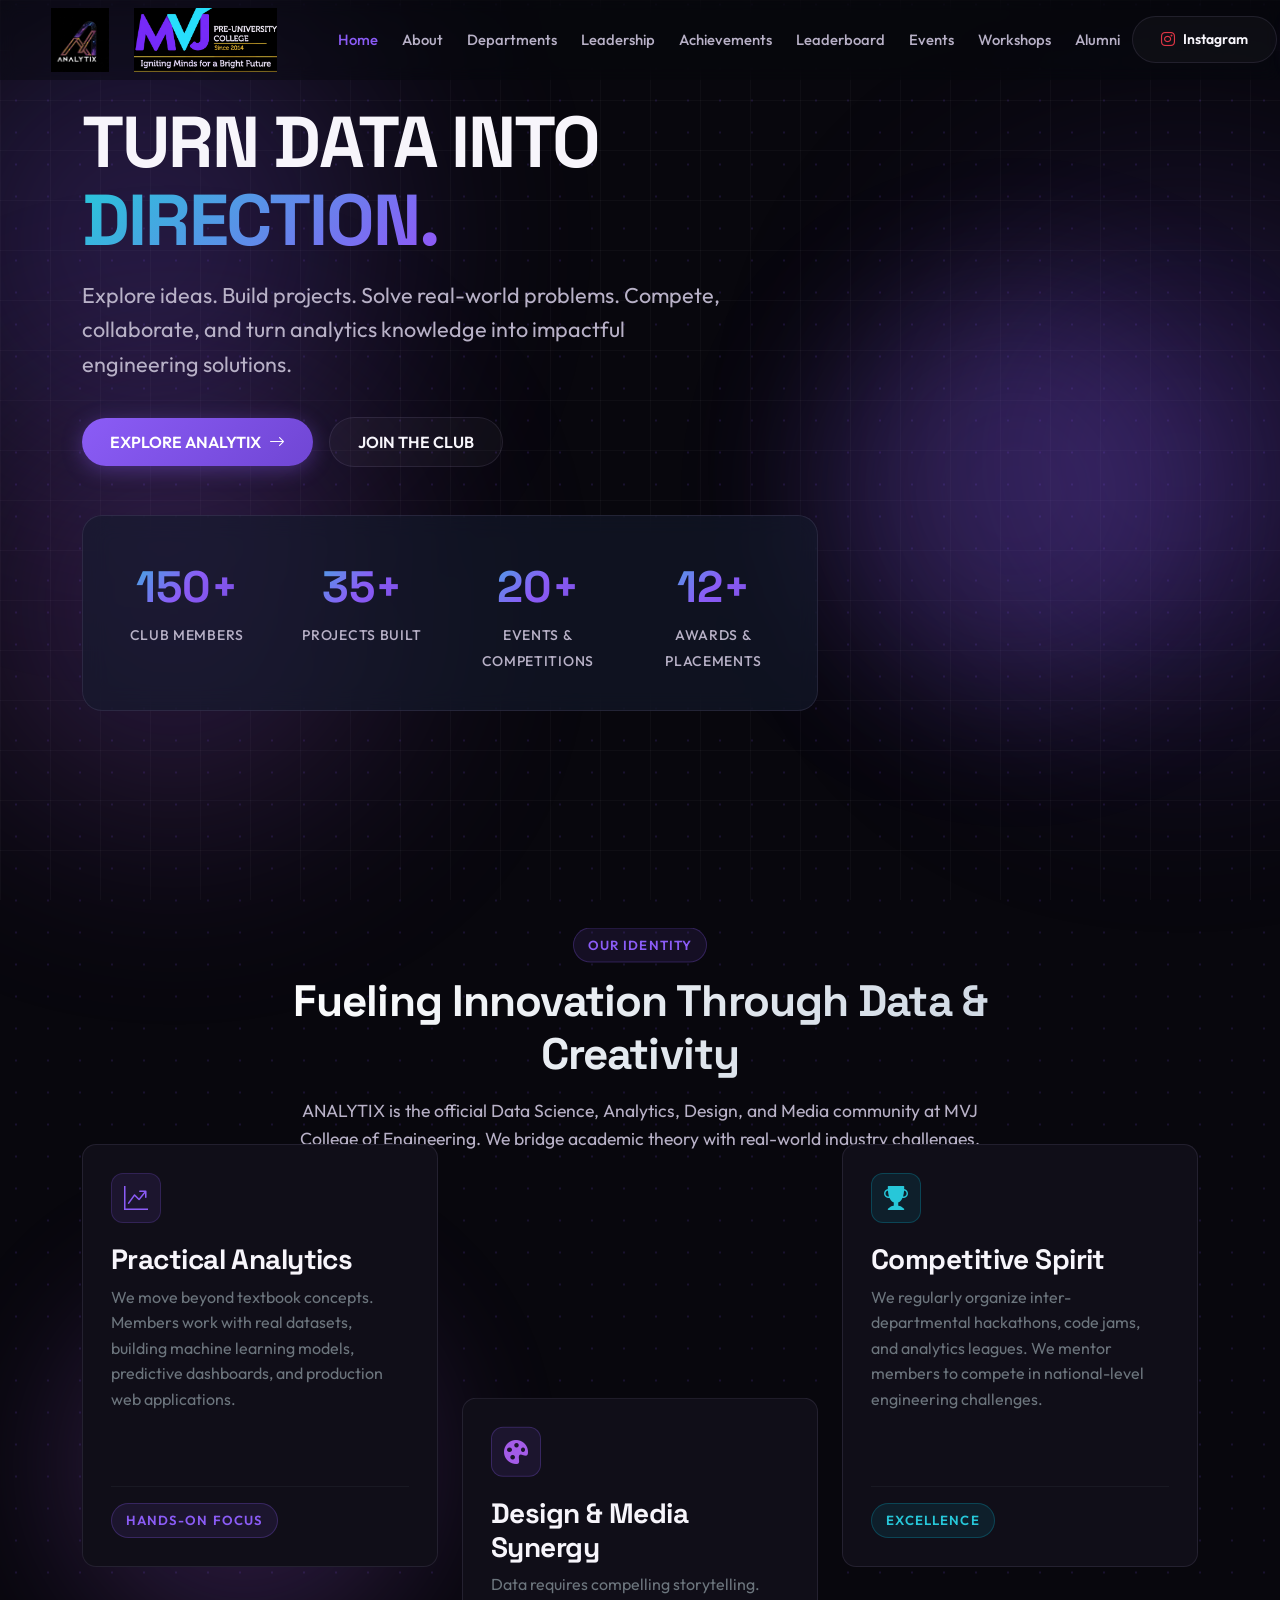
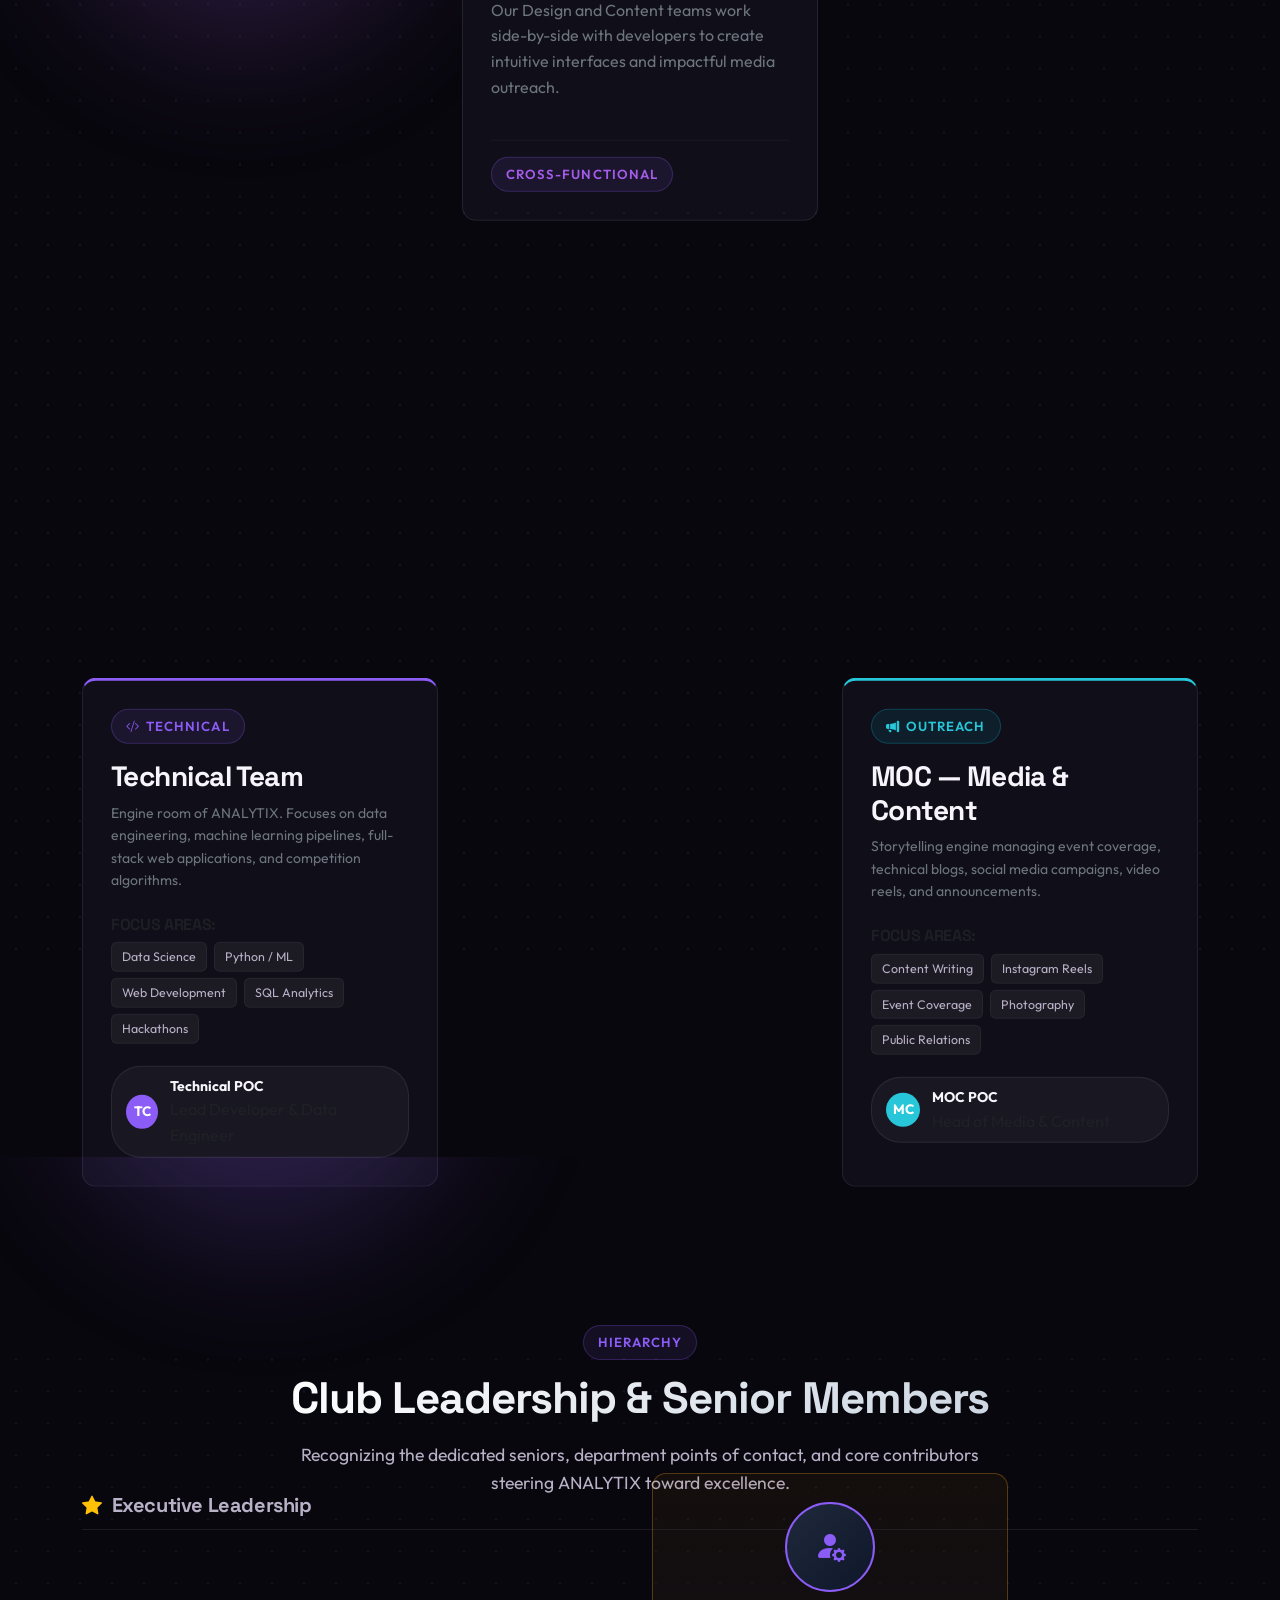
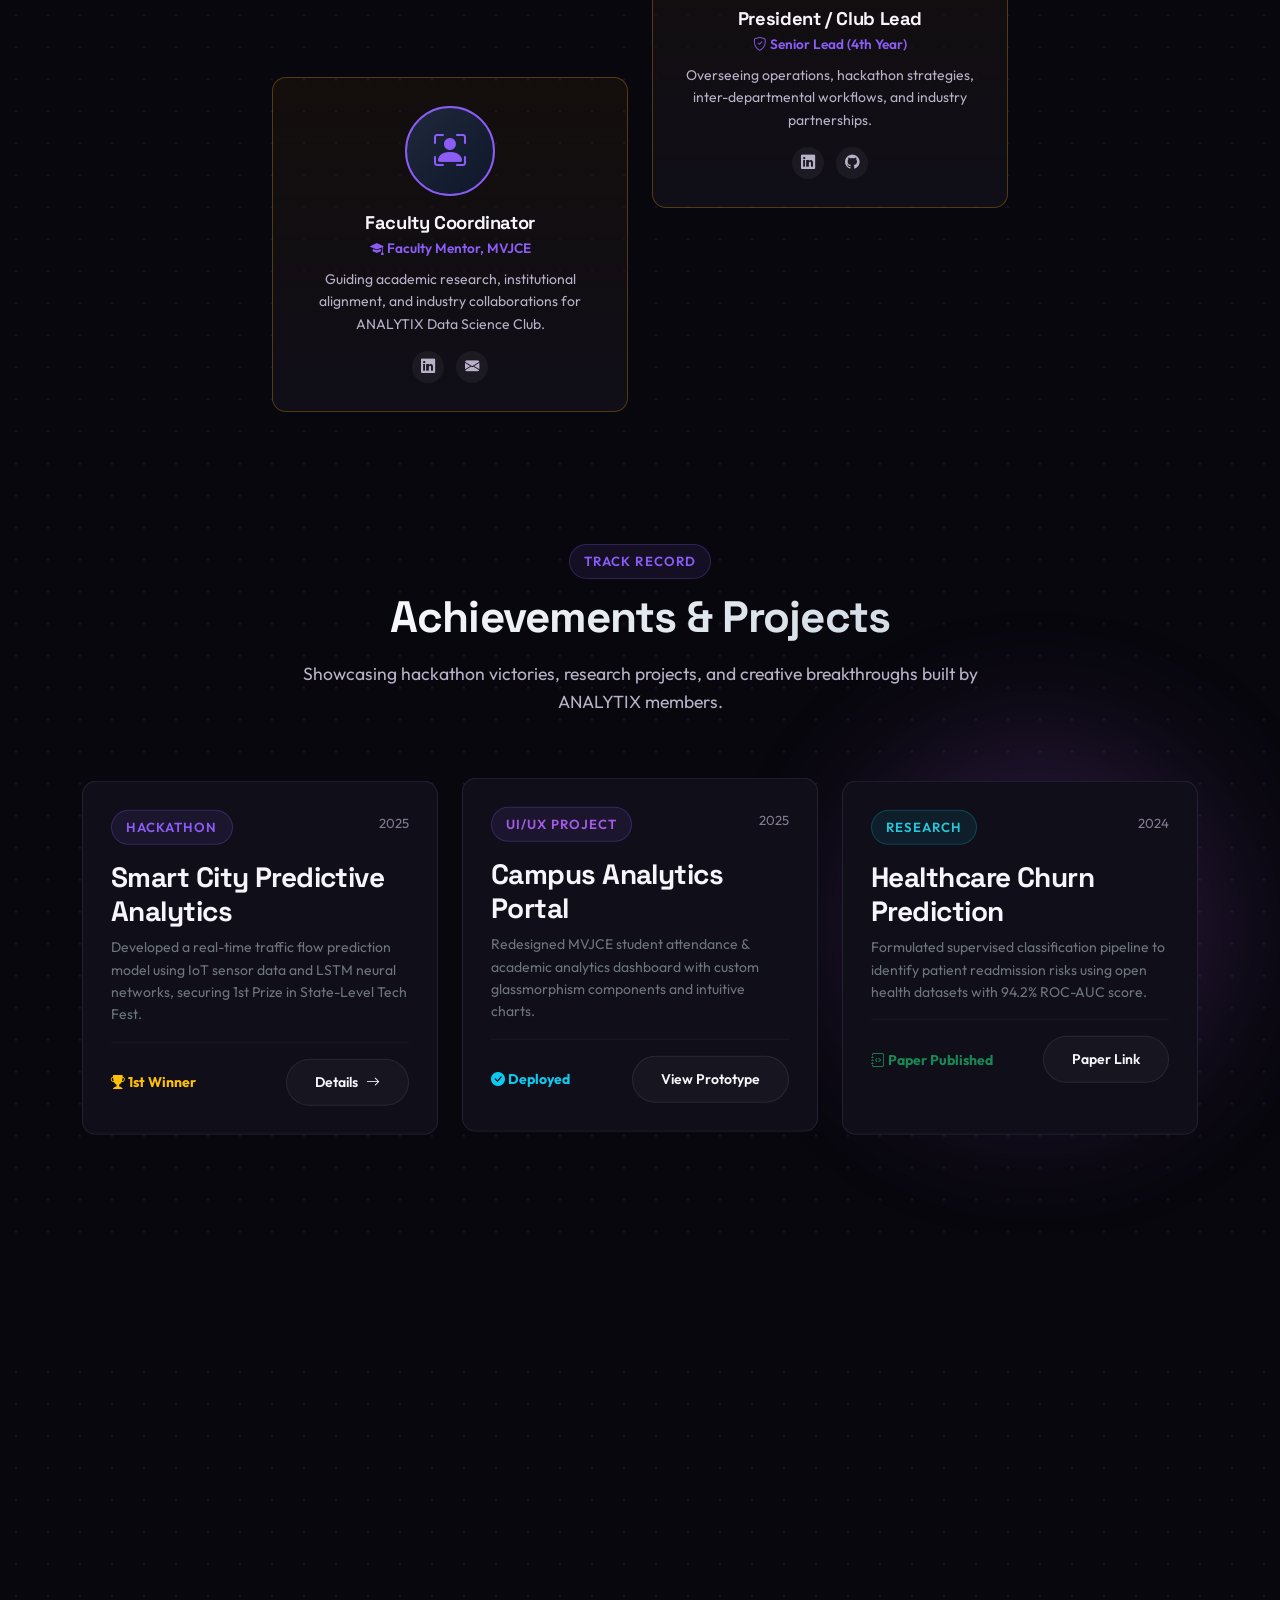
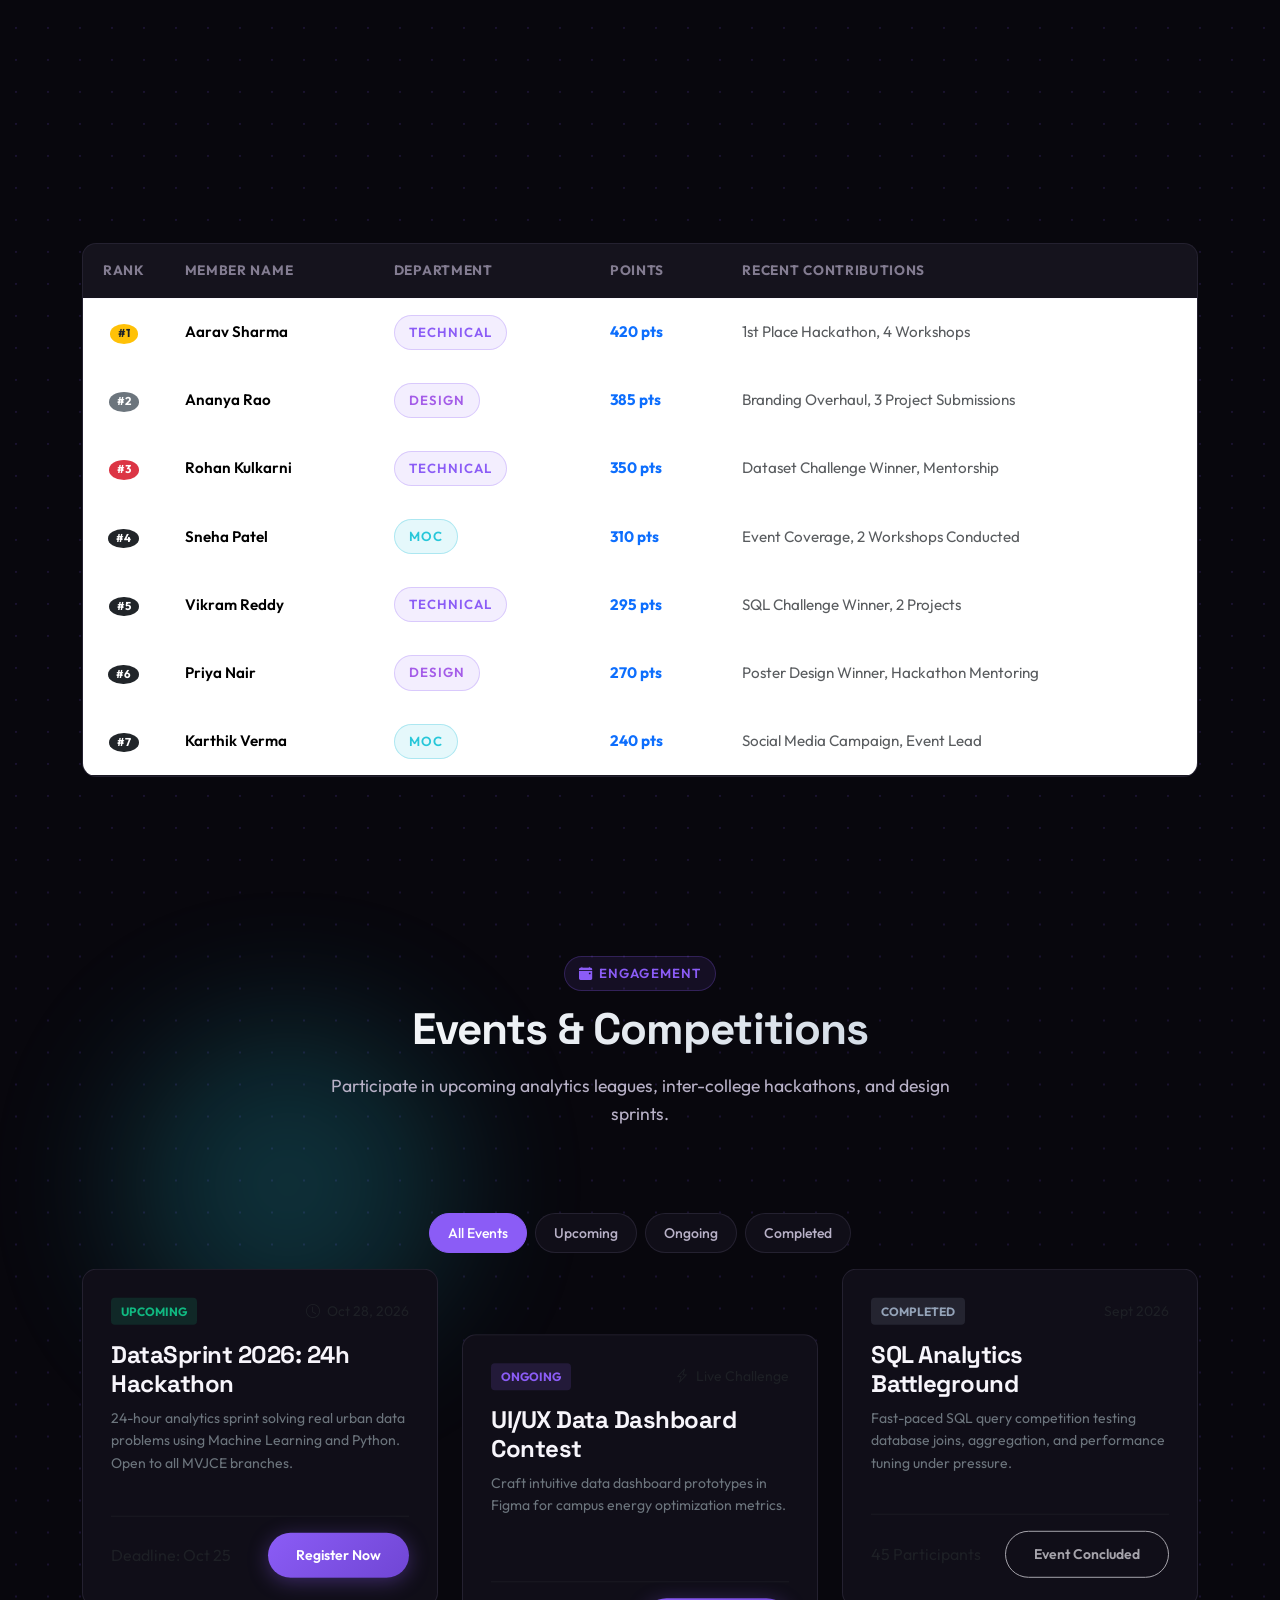
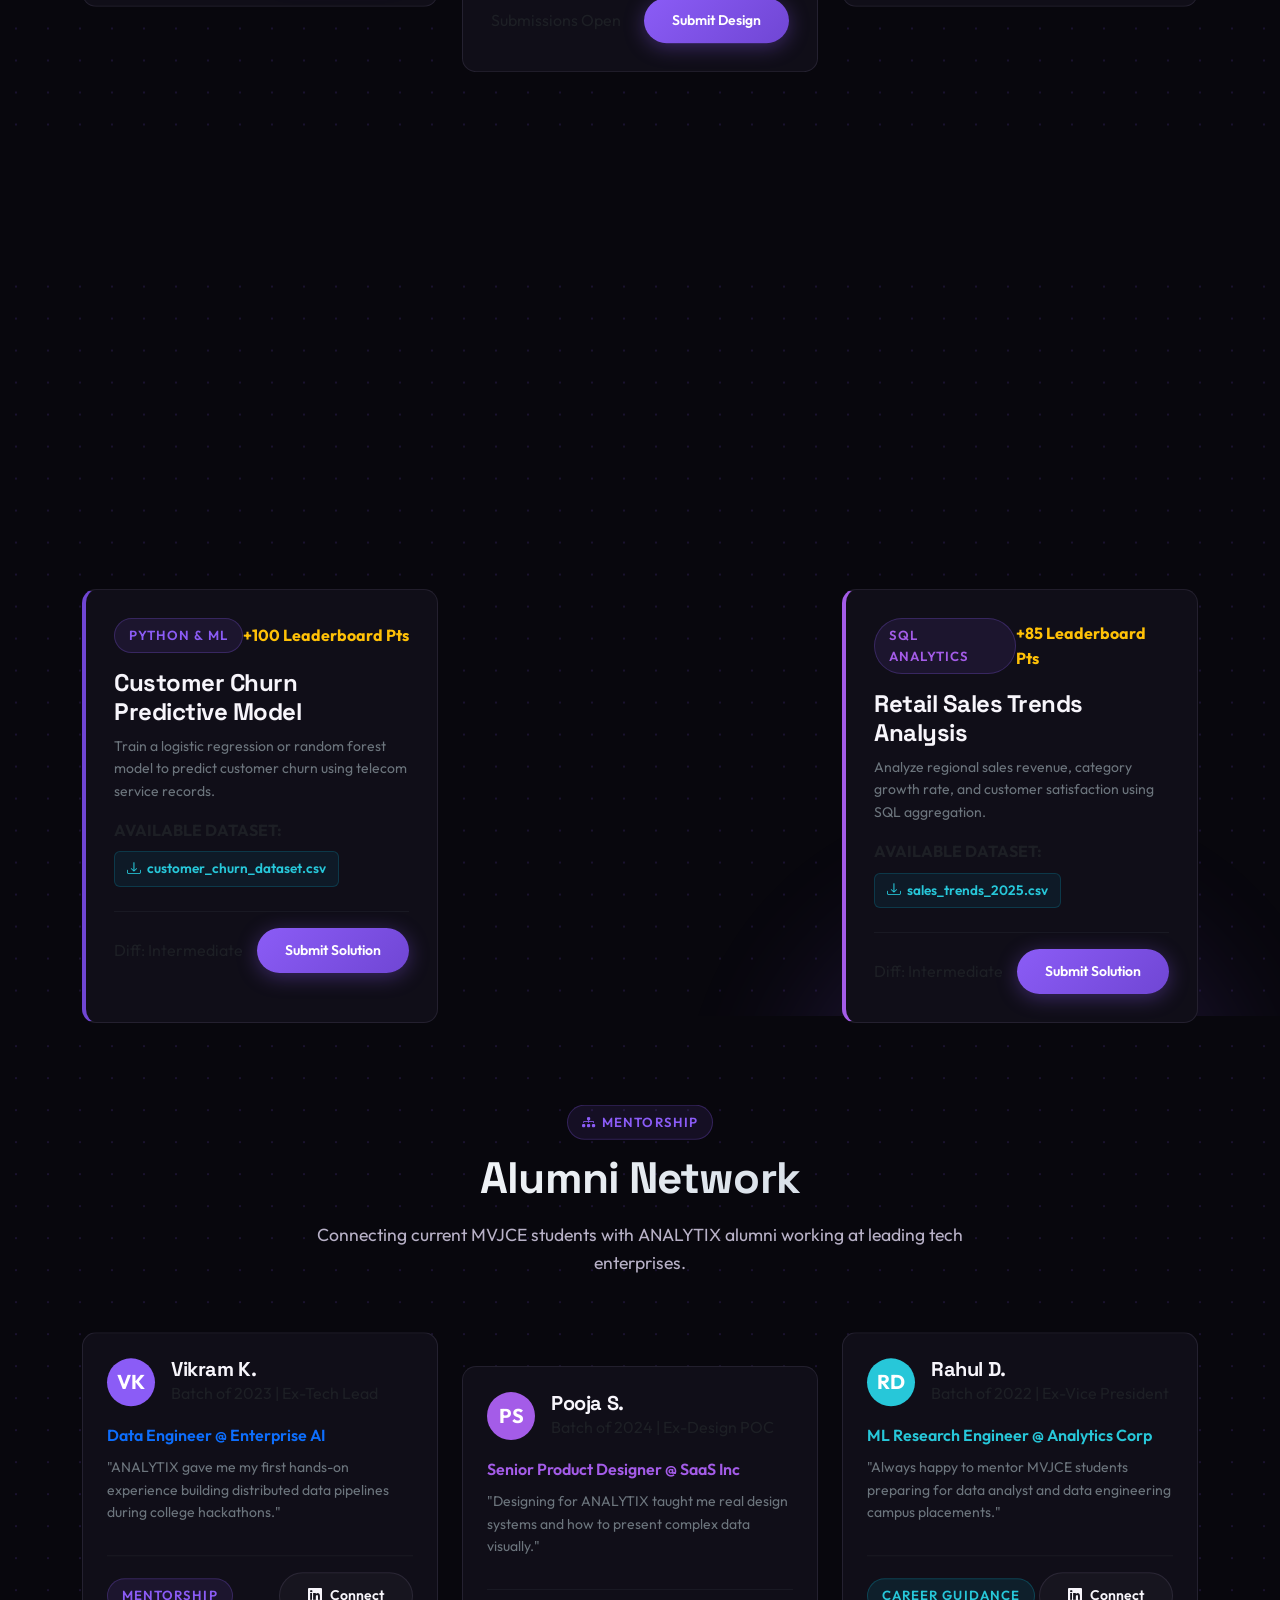
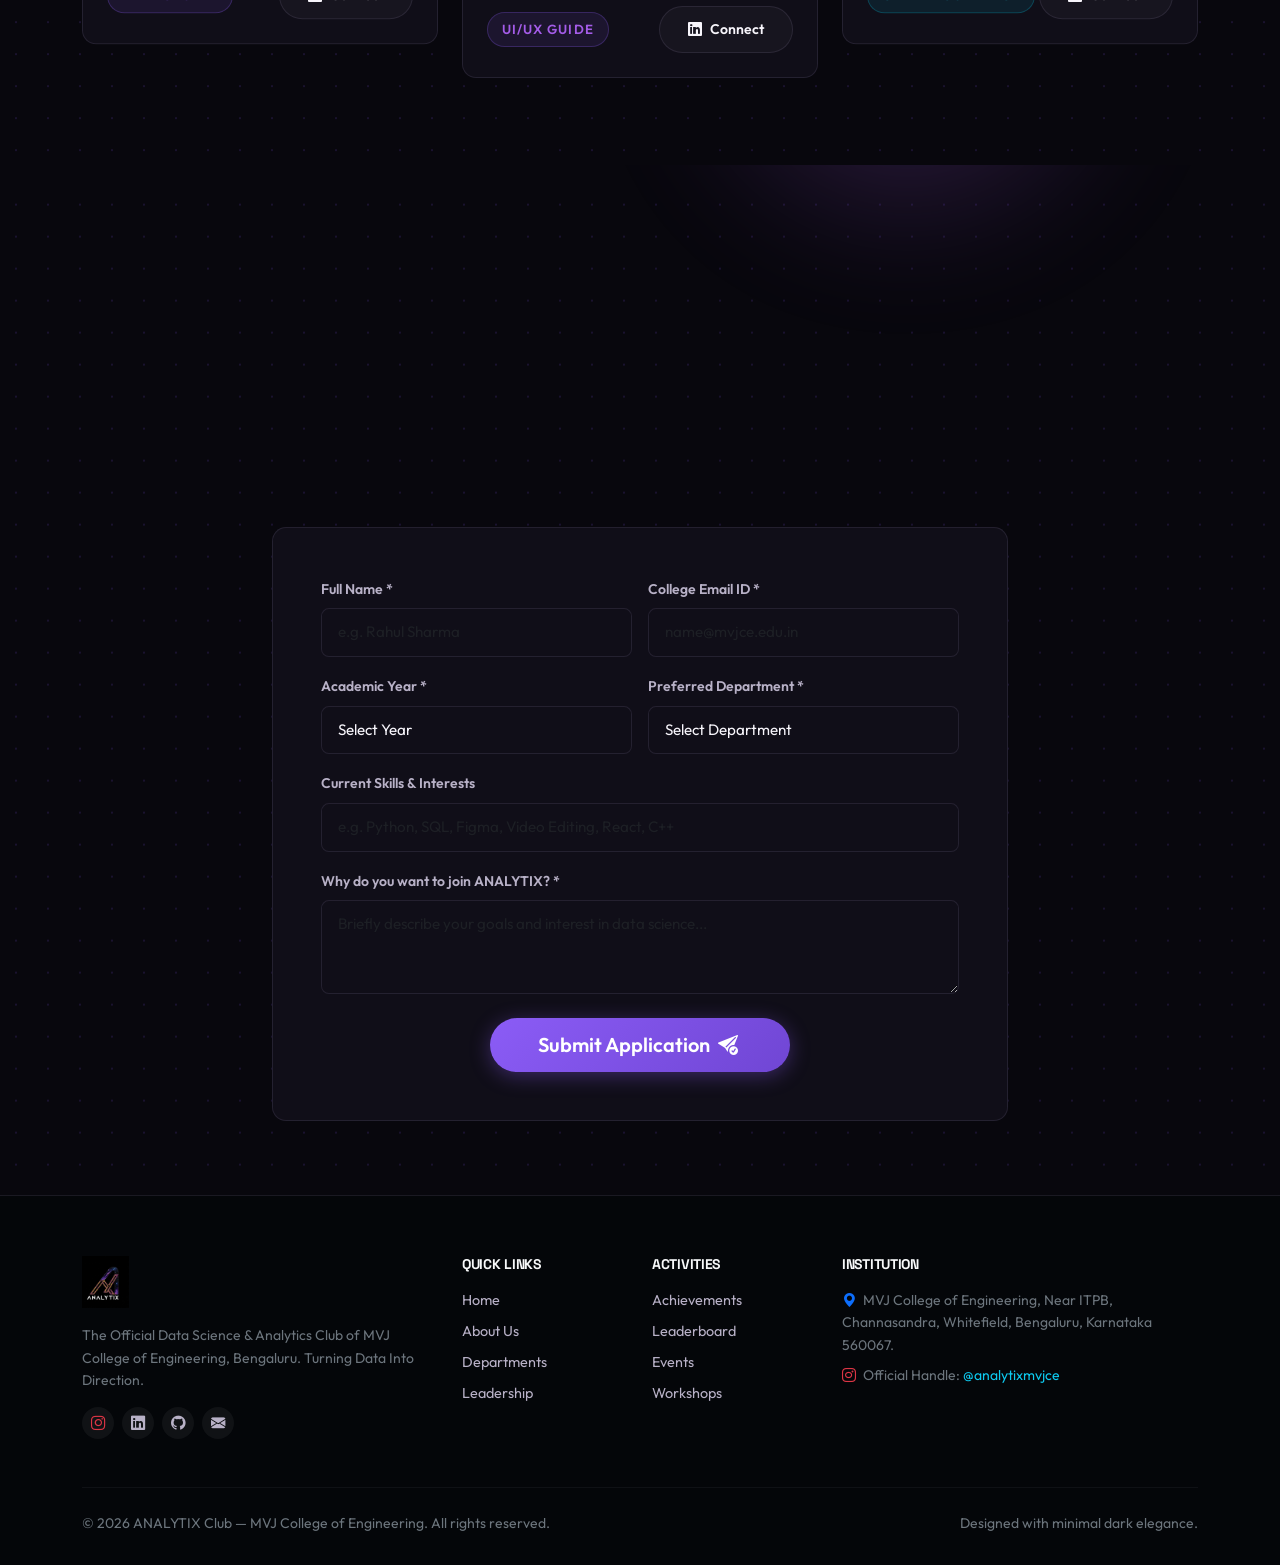
==== commit ef85af73: "Update frontend theme and logos" ====
--- a/index.html
+++ b/index.html
@@ -1,1058 +1,27 @@
 <!DOCTYPE html>
 <html lang="en">
+
 <head>
     <meta charset="UTF-8">
     <meta name="viewport" content="width=device-width, initial-scale=1.0">
     <title>ANALYTIX | Data Science & Analytics Club - MVJ College of Engineering</title>
-    <meta name="description" content="ANALYTIX is the premier Data Science, Analytics, Design, and Media Club at MVJ College of Engineering. Turn Data Into Direction through workshops, hackathons, and real-world projects.">
-    
+    <meta name="description"
+        content="ANALYTIX is the premier Data Science, Analytics, Design, and Media Club at MVJ College of Engineering. Turn Data Into Direction through workshops, hackathons, and real-world projects.">
+
     <!-- Bootstrap 5 CDN -->
     <link href="https://cdn.jsdelivr.net/npm/bootstrap@5.3.2/dist/css/bootstrap.min.css" rel="stylesheet">
     <!-- Bootstrap Icons CDN -->
     <link href="https://cdn.jsdelivr.net/npm/bootstrap-icons@1.11.1/font/bootstrap-icons.css" rel="stylesheet">
-    
+
     <!-- Google Fonts -->
     <link rel="preconnect" href="https://fonts.googleapis.com">
     <link rel="preconnect" href="https://fonts.gstatic.com" crossorigin>
-    <link href="https://fonts.googleapis.com/css2?family=Outfit:wght@300;400;500;600;700;800&family=Space+Grotesk:wght@500;600;700&display=swap" rel="stylesheet">
-
-    <!-- Embedded Single-File CSS Design System & Parallax Rules -->
-    <style>
-        :root {
-            --bg-dark: #07090E;
-            --bg-surface: #0E131F;
-            --bg-card: #141B2D;
-            --bg-card-hover: #1C263F;
-            --border-color: rgba(255, 255, 255, 0.08);
-            --border-highlight: rgba(59, 130, 246, 0.3);
-            
-            --accent-blue: #3B82F6;
-            --accent-indigo: #6366F1;
-            --accent-cyan: #06B6D4;
-            --accent-violet: #8B5CF6;
-            --accent-gold: #F59E0B;
-
-            --text-primary: #F8FAFC;
-            --text-secondary: #94A3B8;
-            --text-muted: #64748B;
-            
-            --font-heading: 'Space Grotesk', sans-serif;
-            --font-body: 'Outfit', sans-serif;
-
-            --navbar-height: 80px;
-            --radius-sm: 8px;
-            --radius-md: 14px;
-            --radius-lg: 20px;
-            
-            --shadow-glow: 0 0 25px rgba(59, 130, 246, 0.15);
-            --shadow-card: 0 10px 30px -10px rgba(0, 0, 0, 0.5);
-            --transition-smooth: all 0.3s cubic-bezier(0.4, 0, 0.2, 1);
-        }
-
-        * {
-            margin: 0;
-            padding: 0;
-            box-sizing: border-box;
-        }
-
-        html {
-            scroll-behavior: smooth;
-            font-size: 16px;
-        }
-
-        body {
-            background-color: var(--bg-dark);
-            color: var(--text-primary);
-            font-family: var(--font-body);
-            overflow-x: hidden;
-            line-height: 1.6;
-            -webkit-font-smoothing: antialiased;
-        }
-
-        /* Custom Scrollbar */
-        ::-webkit-scrollbar {
-            width: 8px;
-        }
-        ::-webkit-scrollbar-track {
-            background: var(--bg-dark);
-        }
-        ::-webkit-scrollbar-thumb {
-            background: #1e293b;
-            border-radius: 4px;
-        }
-        ::-webkit-scrollbar-thumb:hover {
-            background: var(--accent-blue);
-        }
-
-        /* Headings */
-        h1, h2, h3, h4, h5, h6 {
-            font-family: var(--font-heading);
-            color: var(--text-primary);
-            font-weight: 700;
-            letter-spacing: -0.02em;
-        }
-
-        a {
-            text-decoration: none;
-            color: inherit;
-            transition: var(--transition-smooth);
-        }
-
-        ::selection {
-            background: rgba(59, 130, 246, 0.3);
-            color: #fff;
-        }
-
-        /* ==========================================================================
-           PARALLAX ENGINE CORE & BACKGROUND LAYERS
-           ========================================================================== */
-
-        .parallax-container {
-            position: relative;
-            width: 100%;
-            overflow: hidden;
-        }
-
-        /* Disable CSS transform transitions on parallax target elements to eliminate scroll lag & stutter */
-        [data-parallax-speed],
-        .parallax-layer,
-        .parallax-grid-overlay,
-        .parallax-shape,
-        .glow-orb {
-            transition: opacity 0.3s ease, background-color 0.3s ease, border-color 0.3s ease, box-shadow 0.3s ease !important;
-            will-change: transform;
-        }
-
-        /* Fixed background grid */
-        .bg-grid-pattern {
-            position: fixed;
-            top: 0;
-            left: 0;
-            width: 100vw;
-            height: 100vh;
-            background-image: 
-                linear-gradient(to right, rgba(255, 255, 255, 0.03) 1px, transparent 1px),
-                linear-gradient(to bottom, rgba(255, 255, 255, 0.03) 1px, transparent 1px);
-            background-size: 50px 50px;
-            pointer-events: none;
-            z-index: 0;
-        }
-
-        /* Section-Specific Parallax Layer Backgrounds */
-        .section-parallax-bg {
-            position: absolute;
-            top: 0;
-            left: 0;
-            width: 100%;
-            height: 100%;
-            pointer-events: none;
-            overflow: hidden;
-            z-index: 0;
-        }
-
-        .parallax-grid-overlay {
-            position: absolute;
-            width: 150%;
-            height: 180%;
-            top: -40%;
-            left: -25%;
-            background-image: radial-gradient(rgba(59, 130, 246, 0.35) 2px, transparent 2px);
-            background-size: 36px 36px;
-            pointer-events: none;
-            opacity: 0.85;
-            will-change: transform;
-        }
-
-        .parallax-shape {
-            position: absolute;
-            border-radius: 50%;
-            filter: blur(75px);
-            opacity: 0.22;
-            pointer-events: none;
-            will-change: transform;
-        }
-
-        .parallax-shape-blue {
-            width: 400px;
-            height: 400px;
-            background: var(--accent-blue);
-        }
-
-        .parallax-shape-violet {
-            width: 360px;
-            height: 360px;
-            background: var(--accent-violet);
-        }
-
-        .parallax-shape-cyan {
-            width: 320px;
-            height: 320px;
-            background: var(--accent-cyan);
-        }
-
-        /* Ambient glow blobs - Fixed positioning to float continuously across the entire viewport */
-        .glow-orb {
-            position: fixed;
-            border-radius: 50%;
-            filter: blur(120px);
-            opacity: 0.25;
-            pointer-events: none;
-            z-index: 0;
-            will-change: transform;
-        }
-
-        .glow-orb-blue {
-            width: 450px;
-            height: 450px;
-            background: var(--accent-blue);
-        }
-
-        .glow-orb-indigo {
-            width: 500px;
-            height: 500px;
-            background: var(--accent-indigo);
-        }
-
-        .glow-orb-violet {
-            width: 400px;
-            height: 400px;
-            background: var(--accent-violet);
-        }
-
-        .parallax-layer {
-            will-change: transform;
-        }
-
-        /* ==========================================================================
-           UTILITY COMPONENTS & TYPOGRAPHY
-           ========================================================================== */
-
-        .section-padding {
-            padding: 100px 0;
-            position: relative;
-            z-index: 1;
-        }
-
-        .badge-tag {
-            display: inline-flex;
-            align-items: center;
-            gap: 6px;
-            padding: 6px 14px;
-            border-radius: 30px;
-            font-size: 0.825rem;
-            font-weight: 600;
-            text-transform: uppercase;
-            letter-spacing: 0.08em;
-            background: rgba(59, 130, 246, 0.1);
-            color: var(--accent-blue);
-            border: 1px solid rgba(59, 130, 246, 0.25);
-        }
-
-        .badge-violet {
-            background: rgba(139, 92, 246, 0.1);
-            color: var(--accent-violet);
-            border-color: rgba(139, 92, 246, 0.25);
-        }
-
-        .badge-cyan {
-            background: rgba(6, 182, 212, 0.1);
-            color: var(--accent-cyan);
-            border-color: rgba(6, 182, 212, 0.25);
-        }
-
-        .section-title {
-            font-size: clamp(2rem, 4vw, 2.75rem);
-            margin-top: 12px;
-            margin-bottom: 16px;
-            background: linear-gradient(135deg, #ffffff 0%, #cbd5e1 100%);
-            -webkit-background-clip: text;
-            -webkit-text-fill-color: transparent;
-        }
-
-        .section-subtitle {
-            color: var(--text-secondary);
-            font-size: 1.1rem;
-            max-width: 680px;
-        }
-
-        .gradient-text {
-            background: linear-gradient(135deg, var(--accent-cyan), var(--accent-blue), var(--accent-indigo));
-            -webkit-background-clip: text;
-            -webkit-text-fill-color: transparent;
-        }
-
-        .glass-card {
-            background: var(--bg-surface);
-            border: 1px solid var(--border-color);
-            border-radius: var(--radius-md);
-            padding: 28px;
-            transition: var(--transition-smooth);
-            position: relative;
-            overflow: hidden;
-        }
-
-        .glass-card:hover {
-            border-color: var(--border-highlight);
-            box-shadow: var(--shadow-glow);
-            transform: translateY(-4px);
-            background: var(--bg-card-hover);
-        }
-
-        .btn-primary-glow {
-            background: linear-gradient(135deg, var(--accent-blue), var(--accent-indigo));
-            color: #ffffff !important;
-            font-weight: 600;
-            padding: 12px 28px;
-            border-radius: 30px;
-            border: none;
-            box-shadow: 0 4px 20px rgba(59, 130, 246, 0.35);
-            display: inline-flex;
-            align-items: center;
-            gap: 8px;
-            transition: var(--transition-smooth);
-        }
-
-        .btn-primary-glow:hover {
-            transform: translateY(-2px);
-            box-shadow: 0 6px 25px rgba(59, 130, 246, 0.5);
-            color: #fff;
-        }
-
-        .btn-outline-glow {
-            background: rgba(255, 255, 255, 0.03);
-            color: var(--text-primary) !important;
-            font-weight: 600;
-            padding: 12px 28px;
-            border-radius: 30px;
-            border: 1px solid var(--border-color);
-            display: inline-flex;
-            align-items: center;
-            gap: 8px;
-            transition: var(--transition-smooth);
-        }
-
-        .btn-outline-glow:hover {
-            border-color: var(--accent-blue);
-            background: rgba(59, 130, 246, 0.1);
-            transform: translateY(-2px);
-        }
-
-        /* ==========================================================================
-           NAVIGATION BAR & LOGO STYLING
-           ========================================================================== */
-
-        .navbar-analytix {
-            position: fixed;
-            top: 0;
-            left: 0;
-            right: 0;
-            height: var(--navbar-height);
-            z-index: 1030;
-            transition: var(--transition-smooth);
-            background: rgba(7, 9, 14, 0.4);
-            backdrop-filter: blur(8px);
-            border-bottom: 1px solid transparent;
-        }
-
-        .navbar-analytix.scrolled {
-            background: rgba(14, 19, 31, 0.92);
-            backdrop-filter: blur(16px);
-            border-bottom: 1px solid var(--border-color);
-            box-shadow: 0 10px 30px rgba(0, 0, 0, 0.4);
-        }
-
-        .navbar-brand-logo {
-            display: flex;
-            align-items: center;
-            gap: 12px;
-            font-family: var(--font-heading);
-            font-size: 1.35rem;
-            font-weight: 700;
-            letter-spacing: 0.05em;
-            color: #fff;
-        }
-
-        .brand-logo-img {
-            height: 46px;
-            width: auto;
-            max-width: 200px;
-            object-fit: contain;
-            display: inline-block;
-        }
-
-        .hero-logo-img {
-            height: 140px;
-            width: auto;
-            max-width: 420px;
-            object-fit: contain;
-            display: inline-block;
-            margin-bottom: 24px;
-            filter: drop-shadow(0 0 20px rgba(99, 102, 241, 0.25));
-        }
-
-        .footer-logo-img {
-            height: 52px;
-            width: auto;
-            max-width: 220px;
-            object-fit: contain;
-            display: inline-block;
-        }
-
-        .nav-link {
-            color: var(--text-secondary) !important;
-            font-weight: 500;
-            font-size: 0.925rem;
-            padding: 8px 12px !important;
-            transition: var(--transition-smooth);
-        }
-
-        .nav-link:hover, .nav-link.active {
-            color: var(--accent-blue) !important;
-        }
-
-        .navbar-toggler {
-            border: 1px solid var(--border-color);
-            color: #fff;
-            padding: 6px 12px;
-        }
-
-        .navbar-toggler:focus {
-            box-shadow: none;
-        }
-
-        /* ==========================================================================
-           HERO SECTION
-           ========================================================================== */
-
-        .hero-section {
-            min-height: 100vh;
-            padding-top: calc(var(--navbar-height) + 40px);
-            padding-bottom: 60px;
-            display: flex;
-            flex-direction: column;
-            justify-content: center;
-            position: relative;
-        }
-
-        .hero-bg-layer {
-            position: absolute;
-            top: -20%;
-            left: -10%;
-            width: 120%;
-            height: 140%;
-            z-index: 0;
-            overflow: hidden;
-            pointer-events: none;
-            will-change: transform;
-        }
-
-        .hero-bg-img {
-            width: 100%;
-            height: 100%;
-            object-fit: cover;
-            opacity: 0.22;
-            filter: saturate(1.2) contrast(1.1);
-        }
-
-        .hero-content {
-            position: relative;
-            z-index: 2;
-        }
-
-        .hero-title {
-            font-size: clamp(2.5rem, 6vw, 4.5rem);
-            line-height: 1.08;
-            margin-bottom: 24px;
-            letter-spacing: -0.03em;
-        }
-
-        .hero-lead {
-            font-size: clamp(1.1rem, 2vw, 1.35rem);
-            color: var(--text-secondary);
-            max-width: 640px;
-            margin-bottom: 36px;
-        }
-
-        .stats-strip {
-            margin-top: 60px;
-            background: rgba(20, 27, 45, 0.6);
-            backdrop-filter: blur(12px);
-            border: 1px solid var(--border-color);
-            border-radius: var(--radius-lg);
-            padding: 24px;
-        }
-
-        .stat-box {
-            text-align: center;
-            padding: 12px;
-        }
-
-        .stat-number {
-            font-family: var(--font-heading);
-            font-size: clamp(2rem, 3.5vw, 2.75rem);
-            font-weight: 700;
-            color: #fff;
-            display: block;
-        }
-
-        .stat-label {
-            font-size: 0.875rem;
-            color: var(--text-secondary);
-            text-transform: uppercase;
-            letter-spacing: 0.05em;
-            font-weight: 500;
-        }
-
-        /* ==========================================================================
-           ABOUT SECTION
-           ========================================================================== */
-
-        .about-card {
-            height: 100%;
-            display: flex;
-            flex-direction: column;
-            justify-content: space-between;
-        }
-
-        .feature-icon-box {
-            width: 50px;
-            height: 50px;
-            border-radius: 12px;
-            background: rgba(59, 130, 246, 0.1);
-            color: var(--accent-blue);
-            display: flex;
-            align-items: center;
-            justify-content: center;
-            font-size: 1.5rem;
-            margin-bottom: 20px;
-            border: 1px solid rgba(59, 130, 246, 0.2);
-        }
-
-        /* ==========================================================================
-           DEPARTMENTS SECTION
-           ========================================================================== */
-
-        .dept-card {
-            position: relative;
-            border-top: 3px solid var(--accent-blue);
-        }
-
-        .dept-card-design {
-            border-top-color: var(--accent-violet);
-        }
-
-        .dept-card-moc {
-            border-top-color: var(--accent-cyan);
-        }
-
-        .dept-poc-pill {
-            display: flex;
-            align-items: center;
-            gap: 12px;
-            background: rgba(255, 255, 255, 0.04);
-            padding: 8px 14px;
-            border-radius: 30px;
-            border: 1px solid var(--border-color);
-            margin-top: 16px;
-        }
-
-        .poc-avatar {
-            width: 34px;
-            height: 34px;
-            border-radius: 50%;
-            background: var(--accent-blue);
-            display: flex;
-            align-items: center;
-            justify-content: center;
-            font-weight: 700;
-            font-size: 0.85rem;
-            color: #fff;
-        }
-
-        .skill-tag {
-            font-size: 0.775rem;
-            padding: 4px 10px;
-            border-radius: 6px;
-            background: rgba(255, 255, 255, 0.05);
-            color: var(--text-secondary);
-            border: 1px solid rgba(255, 255, 255, 0.05);
-            display: inline-block;
-            margin-right: 4px;
-            margin-bottom: 6px;
-        }
-
-        /* ==========================================================================
-           SENIOR MEMBERS & LEADERSHIP HIERARCHY
-           ========================================================================== */
-
-        .leadership-tier {
-            margin-bottom: 50px;
-        }
-
-        .tier-title {
-            font-size: 1.25rem;
-            color: var(--text-secondary);
-            border-bottom: 1px solid var(--border-color);
-            padding-bottom: 12px;
-            margin-bottom: 28px;
-            display: flex;
-            align-items: center;
-            gap: 10px;
-        }
-
-        .member-card {
-            text-align: center;
-            background: var(--bg-surface);
-            border: 1px solid var(--border-color);
-            border-radius: var(--radius-md);
-            padding: 28px 20px;
-            transition: var(--transition-smooth);
-        }
-
-        .member-card:hover {
-            border-color: var(--accent-blue);
-            transform: translateY(-4px);
-            box-shadow: var(--shadow-glow);
-        }
-
-        .member-card-leader {
-            border: 1px solid rgba(245, 158, 11, 0.3);
-            background: linear-gradient(180deg, rgba(245, 158, 11, 0.05) 0%, var(--bg-surface) 100%);
-        }
-
-        .member-card-leader:hover {
-            border-color: var(--accent-gold);
-        }
-
-        .member-avatar {
-            width: 90px;
-            height: 90px;
-            border-radius: 50%;
-            margin: 0 auto 16px;
-            background: linear-gradient(135deg, #1e293b, #0f172a);
-            border: 2px solid var(--accent-blue);
-            display: flex;
-            align-items: center;
-            justify-content: center;
-            font-size: 2rem;
-            color: var(--accent-blue);
-            overflow: hidden;
-        }
-
-        .member-avatar img {
-            width: 100%;
-            height: 100%;
-            object-fit: cover;
-        }
-
-        .member-name {
-            font-size: 1.15rem;
-            font-weight: 700;
-            margin-bottom: 4px;
-        }
-
-        .member-role {
-            font-size: 0.85rem;
-            color: var(--accent-blue);
-            font-weight: 600;
-            margin-bottom: 8px;
-        }
-
-        .member-bio {
-            font-size: 0.875rem;
-            color: var(--text-secondary);
-            margin-bottom: 16px;
-            display: -webkit-box;
-            -webkit-line-clamp: 3;
-            -webkit-box-orient: vertical;
-            overflow: hidden;
-        }
-
-        .member-socials {
-            display: flex;
-            justify-content: center;
-            gap: 12px;
-        }
-
-        .social-icon-btn {
-            width: 32px;
-            height: 32px;
-            border-radius: 50%;
-            background: rgba(255, 255, 255, 0.05);
-            display: flex;
-            align-items: center;
-            justify-content: center;
-            color: var(--text-secondary);
-            font-size: 0.9rem;
-            transition: var(--transition-smooth);
-        }
-
-        .social-icon-btn:hover {
-            background: var(--accent-blue);
-            color: #fff;
-        }
-
-        /* ==========================================================================
-           ACHIEVEMENTS & PROJECTS SHOWCASE
-           ========================================================================== */
-
-        .achievement-card {
-            height: 100%;
-        }
-
-        .achievement-meta {
-            font-size: 0.825rem;
-            color: var(--text-muted);
-            margin-bottom: 8px;
-        }
-
-        /* ==========================================================================
-           INTERACTIVE LEADERBOARD
-           ========================================================================== */
-
-        .podium-container {
-            display: flex;
-            justify-content: center;
-            align-items: flex-end;
-            gap: 16px;
-            margin-bottom: 40px;
-            padding: 20px 0;
-        }
-
-        .podium-card {
-            text-align: center;
-            background: var(--bg-surface);
-            border: 1px solid var(--border-color);
-            border-radius: var(--radius-md);
-            padding: 20px 14px;
-            width: 30%;
-            max-width: 180px;
-            position: relative;
-            transition: var(--transition-smooth);
-        }
-
-        .podium-1 {
-            order: 2;
-            border-color: rgba(245, 158, 11, 0.5);
-            background: linear-gradient(180deg, rgba(245, 158, 11, 0.1) 0%, var(--bg-surface) 100%);
-            transform: translateY(-15px);
-        }
-
-        .podium-2 {
-            order: 1;
-            border-color: rgba(148, 163, 184, 0.4);
-        }
-
-        .podium-3 {
-            order: 3;
-            border-color: rgba(217, 119, 6, 0.4);
-        }
-
-        .podium-rank {
-            position: absolute;
-            top: -14px;
-            left: 50%;
-            transform: translateX(-50%);
-            width: 28px;
-            height: 28px;
-            border-radius: 50%;
-            background: var(--accent-blue);
-            color: #fff;
-            font-weight: 700;
-            font-size: 0.85rem;
-            display: flex;
-            align-items: center;
-            justify-content: center;
-        }
-
-        .podium-1 .podium-rank { background: var(--accent-gold); }
-        .podium-2 .podium-rank { background: #94a3b8; }
-        .podium-3 .podium-rank { background: #b45309; }
-
-        .leaderboard-table-wrapper {
-            background: var(--bg-surface);
-            border: 1px solid var(--border-color);
-            border-radius: var(--radius-md);
-            overflow: hidden;
-        }
-
-        .table-dark-custom {
-            width: 100%;
-            color: var(--text-primary);
-            border-collapse: collapse;
-            margin-bottom: 0;
-        }
-
-        .table-dark-custom th {
-            background: rgba(255, 255, 255, 0.02);
-            padding: 16px 20px;
-            font-size: 0.85rem;
-            text-transform: uppercase;
-            letter-spacing: 0.05em;
-            color: var(--text-muted);
-            border-bottom: 1px solid var(--border-color);
-        }
-
-        .table-dark-custom td {
-            padding: 16px 20px;
-            vertical-align: middle;
-            border-bottom: 1px solid rgba(255, 255, 255, 0.04);
-            font-size: 0.95rem;
-        }
-
-        .table-dark-custom tr:hover {
-            background: rgba(59, 130, 246, 0.04);
-        }
-
-        /* ==========================================================================
-           EVENTS & COMPETITIONS
-           ========================================================================== */
-
-        .filter-btn-group {
-            display: flex;
-            flex-wrap: wrap;
-            gap: 8px;
-            margin-bottom: 30px;
-        }
-
-        .btn-filter {
-            padding: 8px 18px;
-            border-radius: 30px;
-            background: var(--bg-surface);
-            border: 1px solid var(--border-color);
-            color: var(--text-secondary);
-            font-size: 0.875rem;
-            font-weight: 500;
-            transition: var(--transition-smooth);
-        }
-
-        .btn-filter.active, .btn-filter:hover {
-            background: var(--accent-blue);
-            color: #fff;
-            border-color: var(--accent-blue);
-        }
-
-        .event-card {
-            height: 100%;
-            display: flex;
-            flex-direction: column;
-            justify-content: space-between;
-        }
-
-        .event-status-badge {
-            font-size: 0.75rem;
-            font-weight: 700;
-            text-transform: uppercase;
-            padding: 4px 10px;
-            border-radius: 4px;
-        }
-
-        .status-upcoming {
-            background: rgba(16, 185, 129, 0.15);
-            color: #10B981;
-        }
-
-        .status-ongoing {
-            background: rgba(59, 130, 246, 0.15);
-            color: #3B82F6;
-        }
-
-        .status-completed {
-            background: rgba(148, 163, 184, 0.15);
-            color: #94A3B8;
-        }
-
-        /* ==========================================================================
-           WORKSHOPS & DATASETS
-           ========================================================================== */
-
-        .challenge-card {
-            border-left: 4px solid var(--accent-indigo);
-        }
-
-        .dataset-link-btn {
-            display: inline-flex;
-            align-items: center;
-            gap: 6px;
-            font-size: 0.85rem;
-            color: var(--accent-cyan);
-            font-weight: 600;
-            padding: 6px 12px;
-            border-radius: 6px;
-            background: rgba(6, 182, 212, 0.08);
-            border: 1px solid rgba(6, 182, 212, 0.2);
-            transition: var(--transition-smooth);
-        }
-
-        .dataset-link-btn:hover {
-            background: rgba(6, 182, 212, 0.2);
-            color: #fff;
-        }
-
-        /* ==========================================================================
-           ALUMNI & MEMBERSHIP FORM
-           ========================================================================== */
-
-        .alumni-card {
-            background: var(--bg-surface);
-            border: 1px solid var(--border-color);
-            border-radius: var(--radius-md);
-            padding: 24px;
-            display: flex;
-            flex-direction: column;
-            justify-content: space-between;
-        }
-
-        .form-control-custom, .form-select-custom {
-            background: var(--bg-surface);
-            border: 1px solid var(--border-color);
-            border-radius: var(--radius-sm);
-            color: var(--text-primary);
-            padding: 12px 16px;
-            font-size: 0.95rem;
-            transition: var(--transition-smooth);
-        }
-
-        .form-control-custom:focus, .form-select-custom:focus {
-            background: var(--bg-card-hover);
-            border-color: var(--accent-blue);
-            box-shadow: 0 0 15px rgba(59, 130, 246, 0.2);
-            color: #fff;
-            outline: none;
-        }
-
-        .form-select-custom option {
-            background: var(--bg-card);
-            color: #fff;
-        }
-
-        .form-label-custom {
-            font-size: 0.875rem;
-            font-weight: 600;
-            color: var(--text-secondary);
-            margin-bottom: 8px;
-        }
-
-        /* ==========================================================================
-           MODALS & FOOTER
-           ========================================================================== */
-
-        .modal-content-custom {
-            background: var(--bg-surface);
-            border: 1px solid var(--border-color);
-            border-radius: var(--radius-lg);
-            color: var(--text-primary);
-        }
-
-        .modal-header-custom {
-            border-bottom: 1px solid var(--border-color);
-            padding: 20px 24px;
-        }
-
-        .modal-footer-custom {
-            border-top: 1px solid var(--border-color);
-            padding: 16px 24px;
-        }
-
-        .btn-close-white-custom {
-            filter: invert(1) grayscale(100%) brightness(200%);
-        }
-
-        .footer-analytix {
-            background: #040609;
-            border-top: 1px solid var(--border-color);
-            padding: 60px 0 30px;
-            position: relative;
-            z-index: 2;
-        }
-
-        .footer-brand {
-            font-family: var(--font-heading);
-            font-size: 1.4rem;
-            font-weight: 700;
-            margin-bottom: 12px;
-        }
-
-        .footer-link {
-            color: var(--text-secondary);
-            font-size: 0.9rem;
-            display: block;
-            margin-bottom: 8px;
-        }
-
-        .footer-link:hover {
-            color: var(--accent-blue);
-            transform: translateX(4px);
-        }
-
-        .back-to-top-btn {
-            position: fixed;
-            bottom: 30px;
-            right: 30px;
-            width: 44px;
-            height: 44px;
-            border-radius: 50%;
-            background: var(--accent-blue);
-            color: #fff;
-            display: flex;
-            align-items: center;
-            justify-content: center;
-            font-size: 1.2rem;
-            z-index: 99;
-            opacity: 0;
-            visibility: hidden;
-            transition: var(--transition-smooth);
-            box-shadow: 0 4px 20px rgba(59, 130, 246, 0.4);
-            border: none;
-        }
-
-        .back-to-top-btn.visible {
-            opacity: 1;
-            visibility: visible;
-        }
-
-        .back-to-top-btn:hover {
-            transform: translateY(-4px);
-            background: var(--accent-indigo);
-        }
-
-        /* Scroll Reveals */
-        .reveal {
-            opacity: 0;
-            transform: translateY(30px);
-            transition: opacity 0.8s cubic-bezier(0.16, 1, 0.3, 1), transform 0.8s cubic-bezier(0.16, 1, 0.3, 1);
-            will-change: opacity, transform;
-        }
-
-        .reveal.active {
-            opacity: 1;
-            transform: translateY(0);
-        }
-
-        @media (max-width: 991.98px) {
-            .navbar-collapse {
-                background: var(--bg-surface);
-                border: 1px solid var(--border-color);
-                padding: 20px;
-                border-radius: var(--radius-md);
-                margin-top: 10px;
-            }
-            .hero-title {
-                font-size: 2.75rem;
-            }
-            .podium-container {
-                flex-direction: column;
-                align-items: center;
-            }
-            .podium-card {
-                width: 100%;
-                max-width: 300px;
-                transform: none !important;
-                order: initial !important;
-            }
-        }
-    </style>
+    <link
+        href="https://fonts.googleapis.com/css2?family=Outfit:wght@300;400;500;600;700;800&family=Space+Grotesk:wght@500;600;700&display=swap"
+        rel="stylesheet">
+    <link rel="stylesheet" href="style.css">
 </head>
+
 <body>
 
     <!-- Ambient Grid & Glow Orbs for Continuous Parallax -->
@@ -1066,14 +35,17 @@
          ========================================================================== -->
     <nav class="navbar navbar-expand-lg navbar-analytix" id="mainNavbar">
         <div class="container-fluid px-lg-5">
-            <a class="navbar-brand-logo" href="#hero">
-                <img src="assets/images/logo.png" alt="ANALYTIX Logo" class="brand-logo-img">
+            <a class="navbar-brand-logo" href="#hero" aria-label="ANALYTIX Home">
+                <img src="assets/images/logo.jpeg" alt="ANALYTIX Logo" class="brand-logo-img">
+                <img src="assets/images/mvj-college-logo-theme.png" alt="MVJ Pre-University College Logo"
+                    class="college-logo-navbar">
             </a>
-            
-            <button class="navbar-toggler" type="button" data-bs-toggle="collapse" data-bs-target="#navbarContent" aria-controls="navbarContent" aria-expanded="false" aria-label="Toggle navigation">
+
+            <button class="navbar-toggler" type="button" data-bs-toggle="collapse" data-bs-target="#navbarContent"
+                aria-controls="navbarContent" aria-expanded="false" aria-label="Toggle navigation">
                 <i class="bi bi-list fs-2"></i>
             </button>
-            
+
             <div class="collapse navbar-collapse" id="navbarContent">
                 <ul class="navbar-nav mx-auto mb-2 mb-lg-0">
                     <li class="nav-item"><a class="nav-link active" href="#hero">Home</a></li>
@@ -1087,7 +59,9 @@
                     <li class="nav-item"><a class="nav-link" href="#alumni">Alumni</a></li>
                 </ul>
                 <div class="d-flex align-items-center gap-3">
-                    <a href="https://www.instagram.com/analytixmvjce?dlrf=MWZ4ZjUwYnRjbzU3NA==" target="_blank" rel="noopener noreferrer" class="btn btn-outline-glow btn-sm d-none d-xl-inline-flex" title="Follow ANALYTIX on Instagram">
+                    <a href="https://www.instagram.com/analytixmvjce?dlrf=MWZ4ZjUwYnRjbzU3NA==" target="_blank"
+                        rel="noopener noreferrer" class="btn btn-outline-glow btn-sm d-none d-xl-inline-flex"
+                        title="Follow ANALYTIX on Instagram">
                         <i class="bi bi-instagram text-danger"></i> Instagram
                     </a>
                     <a href="#join" class="btn btn-primary-glow btn-sm">
@@ -1099,44 +73,42 @@
     </nav>
 
     <div class="parallax-container">
-        
+
         <!-- ==========================================================================
              HERO SECTION
              ========================================================================== -->
         <section id="hero" class="hero-section position-relative">
             <div class="section-parallax-bg">
                 <div class="parallax-grid-overlay"></div>
-                <div class="parallax-shape parallax-shape-blue" style="top: 10%; right: 5%;" data-parallax-speed="0.45"></div>
-            </div>
-            
+                <div class="parallax-shape parallax-shape-blue" style="top: 10%; right: 5%;" data-parallax-speed="0.45">
+                </div>
+            </div>
+
             <div class="hero-bg-layer parallax-layer" data-parallax-speed="0.45">
-                <img src="assets/images/hero_bg.jpg" alt="Data Science Network Graphic" class="hero-bg-img" onerror="this.style.display='none'">
-            </div>
-            
+                <img src="assets/images/hero_bg.jpg" alt="Data Science Network Graphic" class="hero-bg-img"
+                    onerror="this.style.display='none'">
+            </div>
+
             <div class="container hero-content text-center text-lg-start">
                 <div class="row align-items-center">
                     <div class="col-lg-8" data-parallax-speed="0.12">
                         <div class="reveal">
-                            <div class="mb-3">
-                                <img src="assets/images/logo.png" alt="ANALYTIX Club Logo" class="hero-logo-img">
-                            </div>
-                            <span class="badge-tag mb-3"><i class="bi bi-award-fill"></i> MVJ College of Engineering</span>
                             <h1 class="hero-title">
-                                TURN DATA INTO <span class="gradient-text">DIRECTION.</span>
+                                <span class="hero-title-line">TURN DATA INTO</span>
+                                <span class="hero-title-line gradient-text">DIRECTION.</span>
                             </h1>
                             <p class="hero-lead">
-                                Explore ideas. Build projects. Solve real-world problems. Compete, collaborate, and turn analytics knowledge into impactful engineering solutions.
+                                Explore ideas. Build projects. Solve real-world problems. Compete, collaborate, and turn
+                                analytics knowledge into impactful engineering solutions.
                             </p>
-                            <div class="d-flex flex-wrap gap-3 justify-content-center justify-content-lg-start align-items-center">
+                            <div
+                                class="d-flex flex-wrap gap-3 justify-content-center justify-content-lg-start align-items-center">
                                 <a href="#departments" class="btn btn-primary-glow">
                                     EXPLORE ANALYTIX <i class="bi bi-arrow-right"></i>
                                 </a>
                                 <a href="#join" class="btn btn-outline-glow">
                                     JOIN THE CLUB
                                 </a>
-                                <a href="https://www.instagram.com/analytixmvjce?dlrf=MWZ4ZjUwYnRjbzU3NA==" target="_blank" rel="noopener noreferrer" class="text-secondary small fw-semibold ms-lg-2">
-                                    <i class="bi bi-instagram text-danger me-1"></i> Follow on Instagram <i class="bi bi-arrow-up-right"></i>
-                                </a>
                             </div>
                         </div>
 
@@ -1145,25 +117,29 @@
                             <div class="row g-3">
                                 <div class="col-6 col-md-3">
                                     <div class="stat-box">
-                                        <span class="stat-number gradient-text" data-target="150" data-suffix="+">0</span>
+                                        <span class="stat-number gradient-text" data-target="150"
+                                            data-suffix="+">0</span>
                                         <span class="stat-label">Club Members</span>
                                     </div>
                                 </div>
                                 <div class="col-6 col-md-3">
                                     <div class="stat-box">
-                                        <span class="stat-number gradient-text" data-target="35" data-suffix="+">0</span>
+                                        <span class="stat-number gradient-text" data-target="35"
+                                            data-suffix="+">0</span>
                                         <span class="stat-label">Projects Built</span>
                                     </div>
                                 </div>
                                 <div class="col-6 col-md-3">
                                     <div class="stat-box">
-                                        <span class="stat-number gradient-text" data-target="20" data-suffix="+">0</span>
+                                        <span class="stat-number gradient-text" data-target="20"
+                                            data-suffix="+">0</span>
                                         <span class="stat-label">Events & Competitions</span>
                                     </div>
                                 </div>
                                 <div class="col-6 col-md-3">
                                     <div class="stat-box">
-                                        <span class="stat-number gradient-text" data-target="12" data-suffix="+">0</span>
+                                        <span class="stat-number gradient-text" data-target="12"
+                                            data-suffix="+">0</span>
                                         <span class="stat-label">Awards & Placements</span>
                                     </div>
                                 </div>
@@ -1180,7 +156,8 @@
         <section id="about" class="section-padding position-relative">
             <div class="section-parallax-bg">
                 <div class="parallax-grid-overlay"></div>
-                <div class="parallax-shape parallax-shape-violet" style="top: 20%; left: 5%;" data-parallax-speed="0.45"></div>
+                <div class="parallax-shape parallax-shape-violet" style="top: 20%; left: 5%;"
+                    data-parallax-speed="0.45"></div>
             </div>
 
             <div class="container position-relative" style="z-index: 1;">
@@ -1189,7 +166,8 @@
                         <span class="badge-tag">Our Identity</span>
                         <h2 class="section-title">Fueling Innovation Through Data & Creativity</h2>
                         <p class="section-subtitle mx-auto">
-                            ANALYTIX is the official Data Science, Analytics, Design, and Media community at MVJ College of Engineering. We bridge academic theory with real-world industry challenges.
+                            ANALYTIX is the official Data Science, Analytics, Design, and Media community at MVJ College
+                            of Engineering. We bridge academic theory with real-world industry challenges.
                         </p>
                     </div>
                 </div>
@@ -1203,7 +181,8 @@
                                 </div>
                                 <h3>Practical Analytics</h3>
                                 <p class="text-secondary">
-                                    We move beyond textbook concepts. Members work with real datasets, building machine learning models, predictive dashboards, and production web applications.
+                                    We move beyond textbook concepts. Members work with real datasets, building machine
+                                    learning models, predictive dashboards, and production web applications.
                                 </p>
                             </div>
                             <div class="mt-4 pt-3 border-top border-secondary border-opacity-10">
@@ -1215,12 +194,15 @@
                     <div class="col-md-4 reveal" data-parallax-speed="-0.12" style="transition-delay: 0.15s;">
                         <div class="glass-card about-card">
                             <div>
-                                <div class="feature-icon-box" style="background: rgba(139,92,246,0.1); color: var(--accent-violet); border-color: rgba(139,92,246,0.25);">
+                                <div class="feature-icon-box"
+                                    style="background: rgba(139,92,246,0.1); color: var(--accent-violet); border-color: rgba(139,92,246,0.25);">
                                     <i class="bi bi-palette-fill"></i>
                                 </div>
                                 <h3>Design & Media Synergy</h3>
                                 <p class="text-secondary">
-                                    Data requires compelling storytelling. Our Design and Content teams work side-by-side with developers to create intuitive interfaces and impactful media outreach.
+                                    Data requires compelling storytelling. Our Design and Content teams work
+                                    side-by-side with developers to create intuitive interfaces and impactful media
+                                    outreach.
                                 </p>
                             </div>
                             <div class="mt-4 pt-3 border-top border-secondary border-opacity-10">
@@ -1232,12 +214,14 @@
                     <div class="col-md-4 reveal" data-parallax-speed="0.16" style="transition-delay: 0.3s;">
                         <div class="glass-card about-card">
                             <div>
-                                <div class="feature-icon-box" style="background: rgba(6,182,212,0.1); color: var(--accent-cyan); border-color: rgba(6,182,212,0.25);">
+                                <div class="feature-icon-box"
+                                    style="background: rgba(6,182,212,0.1); color: var(--accent-cyan); border-color: rgba(6,182,212,0.25);">
                                     <i class="bi bi-trophy-fill"></i>
                                 </div>
                                 <h3>Competitive Spirit</h3>
                                 <p class="text-secondary">
-                                    We regularly organize inter-departmental hackathons, code jams, and analytics leagues. We mentor members to compete in national-level engineering challenges.
+                                    We regularly organize inter-departmental hackathons, code jams, and analytics
+                                    leagues. We mentor members to compete in national-level engineering challenges.
                                 </p>
                             </div>
                             <div class="mt-4 pt-3 border-top border-secondary border-opacity-10">
@@ -1255,7 +239,8 @@
         <section id="departments" class="section-padding position-relative">
             <div class="section-parallax-bg">
                 <div class="parallax-grid-overlay"></div>
-                <div class="parallax-shape parallax-shape-cyan" style="bottom: 10%; right: 8%;" data-parallax-speed="0.4"></div>
+                <div class="parallax-shape parallax-shape-cyan" style="bottom: 10%; right: 8%;"
+                    data-parallax-speed="0.4"></div>
             </div>
 
             <div class="container position-relative" style="z-index: 1;">
@@ -1264,7 +249,8 @@
                         <span class="badge-tag">Core Structure</span>
                         <h2 class="section-title">Club Departments</h2>
                         <p class="section-subtitle mx-auto">
-                            Three specialized pillars driving analytical precision, visual aesthetic, and audience engagement across MVJCE.
+                            Three specialized pillars driving analytical precision, visual aesthetic, and audience
+                            engagement across MVJCE.
                         </p>
                     </div>
                 </div>
@@ -1276,7 +262,8 @@
                             <span class="badge-tag mb-3"><i class="bi bi-code-slash"></i> Technical</span>
                             <h3>Technical Team</h3>
                             <p class="text-secondary small mb-4">
-                                Engine room of ANALYTIX. Focuses on data engineering, machine learning pipelines, full-stack web applications, and competition algorithms.
+                                Engine room of ANALYTIX. Focuses on data engineering, machine learning pipelines,
+                                full-stack web applications, and competition algorithms.
                             </p>
 
                             <h5 class="fs-6 text-uppercase text-muted fw-bold">Focus Areas:</h5>
@@ -1304,7 +291,8 @@
                             <span class="badge-tag badge-violet mb-3"><i class="bi bi-brush-fill"></i> Creative</span>
                             <h3>Design Team</h3>
                             <p class="text-secondary small mb-4">
-                                Crafting visual identity, UI/UX prototypes, event banners, vector graphics, and data visualization dashboards that captivate users.
+                                Crafting visual identity, UI/UX prototypes, event banners, vector graphics, and data
+                                visualization dashboards that captivate users.
                             </p>
 
                             <h5 class="fs-6 text-uppercase text-muted fw-bold">Focus Areas:</h5>
@@ -1332,7 +320,8 @@
                             <span class="badge-tag badge-cyan mb-3"><i class="bi bi-megaphone-fill"></i> Outreach</span>
                             <h3>MOC — Media & Content</h3>
                             <p class="text-secondary small mb-4">
-                                Storytelling engine managing event coverage, technical blogs, social media campaigns, video reels, and announcements.
+                                Storytelling engine managing event coverage, technical blogs, social media campaigns,
+                                video reels, and announcements.
                             </p>
 
                             <h5 class="fs-6 text-uppercase text-muted fw-bold">Focus Areas:</h5>
@@ -1363,7 +352,8 @@
         <section id="leadership" class="section-padding position-relative">
             <div class="section-parallax-bg">
                 <div class="parallax-grid-overlay"></div>
-                <div class="parallax-shape parallax-shape-blue" style="top: 30%; left: 5%;" data-parallax-speed="0.45"></div>
+                <div class="parallax-shape parallax-shape-blue" style="top: 30%; left: 5%;" data-parallax-speed="0.45">
+                </div>
             </div>
 
             <div class="container position-relative" style="z-index: 1;">
@@ -1372,7 +362,8 @@
                         <span class="badge-tag">Hierarchy</span>
                         <h2 class="section-title">Club Leadership & Senior Members</h2>
                         <p class="section-subtitle mx-auto">
-                            Recognizing the dedicated seniors, department points of contact, and core contributors steering ANALYTIX toward excellence.
+                            Recognizing the dedicated seniors, department points of contact, and core contributors
+                            steering ANALYTIX toward excellence.
                         </p>
                     </div>
                 </div>
@@ -1387,11 +378,15 @@
                                     <i class="bi bi-person-bounding-box"></i>
                                 </div>
                                 <h4 class="member-name">Faculty Coordinator</h4>
-                                <div class="member-role"><i class="bi bi-mortarboard-fill"></i> Faculty Mentor, MVJCE</div>
-                                <p class="member-bio">Guiding academic research, institutional alignment, and industry collaborations for ANALYTIX Data Science Club.</p>
+                                <div class="member-role"><i class="bi bi-mortarboard-fill"></i> Faculty Mentor, MVJCE
+                                </div>
+                                <p class="member-bio">Guiding academic research, institutional alignment, and industry
+                                    collaborations for ANALYTIX Data Science Club.</p>
                                 <div class="member-socials">
-                                    <a href="#" class="social-icon-btn" title="LinkedIn Profile"><i class="bi bi-linkedin"></i></a>
-                                    <a href="mailto:analytix@mvjce.edu.in" class="social-icon-btn" title="Official Email"><i class="bi bi-envelope-fill"></i></a>
+                                    <a href="#" class="social-icon-btn" title="LinkedIn Profile"><i
+                                            class="bi bi-linkedin"></i></a>
+                                    <a href="mailto:analytix@mvjce.edu.in" class="social-icon-btn"
+                                        title="Official Email"><i class="bi bi-envelope-fill"></i></a>
                                 </div>
                             </div>
                         </div>
@@ -1403,7 +398,8 @@
                                 </div>
                                 <h4 class="member-name">President / Club Lead</h4>
                                 <div class="member-role"><i class="bi bi-shield-check"></i> Senior Lead (4th Year)</div>
-                                <p class="member-bio">Overseeing operations, hackathon strategies, inter-departmental workflows, and industry partnerships.</p>
+                                <p class="member-bio">Overseeing operations, hackathon strategies, inter-departmental
+                                    workflows, and industry partnerships.</p>
                                 <div class="member-socials">
                                     <a href="#" class="social-icon-btn"><i class="bi bi-linkedin"></i></a>
                                     <a href="#" class="social-icon-btn"><i class="bi bi-github"></i></a>
@@ -1421,7 +417,8 @@
         <section id="achievements" class="section-padding position-relative">
             <div class="section-parallax-bg">
                 <div class="parallax-grid-overlay"></div>
-                <div class="parallax-shape parallax-shape-violet" style="top: 15%; right: 5%;" data-parallax-speed="0.45"></div>
+                <div class="parallax-shape parallax-shape-violet" style="top: 15%; right: 5%;"
+                    data-parallax-speed="0.45"></div>
             </div>
 
             <div class="container position-relative" style="z-index: 1;">
@@ -1430,7 +427,8 @@
                         <span class="badge-tag">Track Record</span>
                         <h2 class="section-title">Achievements & Projects</h2>
                         <p class="section-subtitle mx-auto">
-                            Showcasing hackathon victories, research projects, and creative breakthroughs built by ANALYTIX members.
+                            Showcasing hackathon victories, research projects, and creative breakthroughs built by
+                            ANALYTIX members.
                         </p>
                     </div>
                 </div>
@@ -1444,11 +442,15 @@
                             </div>
                             <h3>Smart City Predictive Analytics</h3>
                             <p class="text-secondary small">
-                                Developed a real-time traffic flow prediction model using IoT sensor data and LSTM neural networks, securing 1st Prize in State-Level Tech Fest.
+                                Developed a real-time traffic flow prediction model using IoT sensor data and LSTM
+                                neural networks, securing 1st Prize in State-Level Tech Fest.
                             </p>
-                            <div class="mt-auto pt-3 border-top border-secondary border-opacity-10 d-flex justify-content-between align-items-center">
-                                <span class="text-warning small fw-bold"><i class="bi bi-trophy-fill"></i> 1st Winner</span>
-                                <a href="#" class="btn btn-outline-glow btn-sm">Details <i class="bi bi-arrow-right"></i></a>
+                            <div
+                                class="mt-auto pt-3 border-top border-secondary border-opacity-10 d-flex justify-content-between align-items-center">
+                                <span class="text-warning small fw-bold"><i class="bi bi-trophy-fill"></i> 1st
+                                    Winner</span>
+                                <a href="#" class="btn btn-outline-glow btn-sm">Details <i
+                                        class="bi bi-arrow-right"></i></a>
                             </div>
                         </div>
                     </div>
@@ -1461,10 +463,13 @@
                             </div>
                             <h3>Campus Analytics Portal</h3>
                             <p class="text-secondary small">
-                                Redesigned MVJCE student attendance & academic analytics dashboard with custom glassmorphism components and intuitive charts.
+                                Redesigned MVJCE student attendance & academic analytics dashboard with custom
+                                glassmorphism components and intuitive charts.
                             </p>
-                            <div class="mt-auto pt-3 border-top border-secondary border-opacity-10 d-flex justify-content-between align-items-center">
-                                <span class="text-info small fw-bold"><i class="bi bi-check-circle-fill"></i> Deployed</span>
+                            <div
+                                class="mt-auto pt-3 border-top border-secondary border-opacity-10 d-flex justify-content-between align-items-center">
+                                <span class="text-info small fw-bold"><i class="bi bi-check-circle-fill"></i>
+                                    Deployed</span>
                                 <a href="#" class="btn btn-outline-glow btn-sm">View Prototype</a>
                             </div>
                         </div>
@@ -1478,10 +483,13 @@
                             </div>
                             <h3>Healthcare Churn Prediction</h3>
                             <p class="text-secondary small">
-                                Formulated supervised classification pipeline to identify patient readmission risks using open health datasets with 94.2% ROC-AUC score.
+                                Formulated supervised classification pipeline to identify patient readmission risks
+                                using open health datasets with 94.2% ROC-AUC score.
                             </p>
-                            <div class="mt-auto pt-3 border-top border-secondary border-opacity-10 d-flex justify-content-between align-items-center">
-                                <span class="text-success small fw-bold"><i class="bi bi-journal-code"></i> Paper Published</span>
+                            <div
+                                class="mt-auto pt-3 border-top border-secondary border-opacity-10 d-flex justify-content-between align-items-center">
+                                <span class="text-success small fw-bold"><i class="bi bi-journal-code"></i> Paper
+                                    Published</span>
                                 <a href="#" class="btn btn-outline-glow btn-sm">Paper Link</a>
                             </div>
                         </div>
@@ -1545,7 +553,8 @@
                         </select>
                     </div>
                     <div class="col-md-4 text-md-end">
-                        <button class="btn btn-outline-glow btn-sm" data-bs-toggle="modal" data-bs-target="#scoringCriteriaModal">
+                        <button class="btn btn-outline-glow btn-sm" data-bs-toggle="modal"
+                            data-bs-target="#scoringCriteriaModal">
                             <i class="bi bi-question-circle me-1"></i> Scoring Rules
                         </button>
                     </div>
@@ -1579,7 +588,8 @@
         <section id="events" class="section-padding position-relative">
             <div class="section-parallax-bg">
                 <div class="parallax-grid-overlay"></div>
-                <div class="parallax-shape parallax-shape-cyan" style="top: 25%; left: 10%;" data-parallax-speed="0.4"></div>
+                <div class="parallax-shape parallax-shape-cyan" style="top: 25%; left: 10%;" data-parallax-speed="0.4">
+                </div>
             </div>
 
             <div class="container position-relative" style="z-index: 1;">
@@ -1603,7 +613,8 @@
 
                 <div class="row g-4 mt-2">
                     <!-- Event 1 -->
-                    <div class="col-md-6 col-lg-4 event-card-col reveal" data-event-category="upcoming" data-parallax-speed="0.15">
+                    <div class="col-md-6 col-lg-4 event-card-col reveal" data-event-category="upcoming"
+                        data-parallax-speed="0.15">
                         <div class="glass-card event-card">
                             <div>
                                 <div class="d-flex justify-content-between align-items-center mb-3">
@@ -1612,12 +623,15 @@
                                 </div>
                                 <h4>DataSprint 2026: 24h Hackathon</h4>
                                 <p class="text-secondary small">
-                                    24-hour analytics sprint solving real urban data problems using Machine Learning and Python. Open to all MVJCE branches.
+                                    24-hour analytics sprint solving real urban data problems using Machine Learning and
+                                    Python. Open to all MVJCE branches.
                                 </p>
                             </div>
-                            <div class="mt-4 pt-3 border-top border-secondary border-opacity-10 d-flex justify-content-between align-items-center">
+                            <div
+                                class="mt-4 pt-3 border-top border-secondary border-opacity-10 d-flex justify-content-between align-items-center">
                                 <span class="text-muted extra-small">Deadline: Oct 25</span>
-                                <button class="btn btn-primary-glow btn-sm" onclick="openEventRegistrationModal('DataSprint 2026: 24h Hackathon')">
+                                <button class="btn btn-primary-glow btn-sm"
+                                    onclick="openEventRegistrationModal('DataSprint 2026: 24h Hackathon')">
                                     Register Now
                                 </button>
                             </div>
@@ -1625,21 +639,26 @@
                     </div>
 
                     <!-- Event 2 -->
-                    <div class="col-md-6 col-lg-4 event-card-col reveal" data-event-category="ongoing" data-parallax-speed="-0.1" style="transition-delay: 0.15s;">
+                    <div class="col-md-6 col-lg-4 event-card-col reveal" data-event-category="ongoing"
+                        data-parallax-speed="-0.1" style="transition-delay: 0.15s;">
                         <div class="glass-card event-card">
                             <div>
                                 <div class="d-flex justify-content-between align-items-center mb-3">
                                     <span class="event-status-badge status-ongoing">Ongoing</span>
-                                    <span class="text-muted small"><i class="bi bi-lightning-charge me-1"></i> Live Challenge</span>
+                                    <span class="text-muted small"><i class="bi bi-lightning-charge me-1"></i> Live
+                                        Challenge</span>
                                 </div>
                                 <h4>UI/UX Data Dashboard Contest</h4>
                                 <p class="text-secondary small">
-                                    Craft intuitive data dashboard prototypes in Figma for campus energy optimization metrics.
+                                    Craft intuitive data dashboard prototypes in Figma for campus energy optimization
+                                    metrics.
                                 </p>
                             </div>
-                            <div class="mt-4 pt-3 border-top border-secondary border-opacity-10 d-flex justify-content-between align-items-center">
+                            <div
+                                class="mt-4 pt-3 border-top border-secondary border-opacity-10 d-flex justify-content-between align-items-center">
                                 <span class="text-muted extra-small">Submissions Open</span>
-                                <button class="btn btn-primary-glow btn-sm" onclick="openEventRegistrationModal('UI/UX Data Dashboard Contest')">
+                                <button class="btn btn-primary-glow btn-sm"
+                                    onclick="openEventRegistrationModal('UI/UX Data Dashboard Contest')">
                                     Submit Design
                                 </button>
                             </div>
@@ -1647,7 +666,8 @@
                     </div>
 
                     <!-- Event 3 -->
-                    <div class="col-md-6 col-lg-4 event-card-col reveal" data-event-category="completed" data-parallax-speed="0.15" style="transition-delay: 0.3s;">
+                    <div class="col-md-6 col-lg-4 event-card-col reveal" data-event-category="completed"
+                        data-parallax-speed="0.15" style="transition-delay: 0.3s;">
                         <div class="glass-card event-card">
                             <div>
                                 <div class="d-flex justify-content-between align-items-center mb-3">
@@ -1656,10 +676,12 @@
                                 </div>
                                 <h4>SQL Analytics Battleground</h4>
                                 <p class="text-secondary small">
-                                    Fast-paced SQL query competition testing database joins, aggregation, and performance tuning under pressure.
+                                    Fast-paced SQL query competition testing database joins, aggregation, and
+                                    performance tuning under pressure.
                                 </p>
                             </div>
-                            <div class="mt-4 pt-3 border-top border-secondary border-opacity-10 d-flex justify-content-between align-items-center">
+                            <div
+                                class="mt-4 pt-3 border-top border-secondary border-opacity-10 d-flex justify-content-between align-items-center">
                                 <span class="text-muted extra-small">45 Participants</span>
                                 <button class="btn btn-outline-glow btn-sm" disabled>Event Concluded</button>
                             </div>
@@ -1675,7 +697,8 @@
         <section id="workshops" class="section-padding position-relative">
             <div class="section-parallax-bg">
                 <div class="parallax-grid-overlay"></div>
-                <div class="parallax-shape parallax-shape-blue" style="bottom: 15%; right: 5%;" data-parallax-speed="0.4"></div>
+                <div class="parallax-shape parallax-shape-blue" style="bottom: 15%; right: 5%;"
+                    data-parallax-speed="0.4"></div>
             </div>
 
             <div class="container position-relative" style="z-index: 1;">
@@ -1684,7 +707,8 @@
                         <span class="badge-tag"><i class="bi bi-file-earmark-code-fill"></i> Practical Learning</span>
                         <h2 class="section-title">Workshops & Datasets</h2>
                         <p class="section-subtitle mx-auto">
-                            Download raw datasets, solve practical engineering challenges, and earn points on the club leaderboard.
+                            Download raw datasets, solve practical engineering challenges, and earn points on the club
+                            leaderboard.
                         </p>
                     </div>
                 </div>
@@ -1699,9 +723,10 @@
                             </div>
                             <h4>Customer Churn Predictive Model</h4>
                             <p class="text-secondary small mb-3">
-                                Train a logistic regression or random forest model to predict customer churn using telecom service records.
+                                Train a logistic regression or random forest model to predict customer churn using
+                                telecom service records.
                             </p>
-                            
+
                             <div class="mb-4">
                                 <div class="fw-bold extra-small text-uppercase text-muted mb-2">Available Dataset:</div>
                                 <a href="assets/datasets/customer_churn_dataset.csv" download class="dataset-link-btn">
@@ -1709,9 +734,11 @@
                                 </a>
                             </div>
 
-                            <div class="mt-auto pt-3 border-top border-secondary border-opacity-10 d-flex justify-content-between align-items-center">
+                            <div
+                                class="mt-auto pt-3 border-top border-secondary border-opacity-10 d-flex justify-content-between align-items-center">
                                 <span class="text-muted extra-small">Diff: Intermediate</span>
-                                <button class="btn btn-primary-glow btn-sm" onclick="openChallengeModal('Customer Churn Predictive Model')">
+                                <button class="btn btn-primary-glow btn-sm"
+                                    onclick="openChallengeModal('Customer Churn Predictive Model')">
                                     Submit Solution
                                 </button>
                             </div>
@@ -1727,19 +754,23 @@
                             </div>
                             <h4>Real Estate Pricing Regression</h4>
                             <p class="text-secondary small mb-3">
-                                Predict housing property prices based on square footage, locality scores, and proximity to metro lines.
+                                Predict housing property prices based on square footage, locality scores, and proximity
+                                to metro lines.
                             </p>
-                            
+
                             <div class="mb-4">
                                 <div class="fw-bold extra-small text-uppercase text-muted mb-2">Available Dataset:</div>
-                                <a href="assets/datasets/housing_prices_predictive.csv" download class="dataset-link-btn">
+                                <a href="assets/datasets/housing_prices_predictive.csv" download
+                                    class="dataset-link-btn">
                                     <i class="bi bi-download"></i> housing_prices_predictive.csv
                                 </a>
                             </div>
 
-                            <div class="mt-auto pt-3 border-top border-secondary border-opacity-10 d-flex justify-content-between align-items-center">
+                            <div
+                                class="mt-auto pt-3 border-top border-secondary border-opacity-10 d-flex justify-content-between align-items-center">
                                 <span class="text-muted extra-small">Diff: Beginner</span>
-                                <button class="btn btn-primary-glow btn-sm" onclick="openChallengeModal('Real Estate Pricing Regression')">
+                                <button class="btn btn-primary-glow btn-sm"
+                                    onclick="openChallengeModal('Real Estate Pricing Regression')">
                                     Submit Solution
                                 </button>
                             </div>
@@ -1755,9 +786,10 @@
                             </div>
                             <h4>Retail Sales Trends Analysis</h4>
                             <p class="text-secondary small mb-3">
-                                Analyze regional sales revenue, category growth rate, and customer satisfaction using SQL aggregation.
+                                Analyze regional sales revenue, category growth rate, and customer satisfaction using
+                                SQL aggregation.
                             </p>
-                            
+
                             <div class="mb-4">
                                 <div class="fw-bold extra-small text-uppercase text-muted mb-2">Available Dataset:</div>
                                 <a href="assets/datasets/sales_trends_2025.csv" download class="dataset-link-btn">
@@ -1765,9 +797,11 @@
                                 </a>
                             </div>
 
-                            <div class="mt-auto pt-3 border-top border-secondary border-opacity-10 d-flex justify-content-between align-items-center">
+                            <div
+                                class="mt-auto pt-3 border-top border-secondary border-opacity-10 d-flex justify-content-between align-items-center">
                                 <span class="text-muted extra-small">Diff: Intermediate</span>
-                                <button class="btn btn-primary-glow btn-sm" onclick="openChallengeModal('Retail Sales Trends Analysis')">
+                                <button class="btn btn-primary-glow btn-sm"
+                                    onclick="openChallengeModal('Retail Sales Trends Analysis')">
                                     Submit Solution
                                 </button>
                             </div>
@@ -1809,12 +843,15 @@
                                 </div>
                                 <div class="fw-semibold text-primary mb-2">Data Engineer @ Enterprise AI</div>
                                 <p class="text-secondary small">
-                                    "ANALYTIX gave me my first hands-on experience building distributed data pipelines during college hackathons."
+                                    "ANALYTIX gave me my first hands-on experience building distributed data pipelines
+                                    during college hackathons."
                                 </p>
                             </div>
-                            <div class="mt-3 pt-3 border-top border-secondary border-opacity-10 d-flex justify-content-between align-items-center">
+                            <div
+                                class="mt-3 pt-3 border-top border-secondary border-opacity-10 d-flex justify-content-between align-items-center">
                                 <span class="badge-tag extra-small">Mentorship</span>
-                                <a href="#" class="btn btn-outline-glow btn-sm" onclick="showToast('Connecting with Alumni Profile...', 'info'); return false;">
+                                <a href="#" class="btn btn-outline-glow btn-sm"
+                                    onclick="showToast('Connecting with Alumni Profile...', 'info'); return false;">
                                     <i class="bi bi-linkedin"></i> Connect
                                 </a>
                             </div>
@@ -1825,20 +862,25 @@
                         <div class="alumni-card h-100">
                             <div>
                                 <div class="d-flex align-items-center gap-3 mb-3">
-                                    <div class="poc-avatar fs-5" style="width: 48px; height: 48px; background: var(--accent-violet);">PS</div>
+                                    <div class="poc-avatar fs-5"
+                                        style="width: 48px; height: 48px; background: var(--accent-violet);">PS</div>
                                     <div>
                                         <h5 class="mb-0 fw-bold">Pooja S.</h5>
                                         <span class="text-muted extra-small">Batch of 2024 | Ex-Design POC</span>
                                     </div>
                                 </div>
-                                <div class="fw-semibold text-violet mb-2" style="color: var(--accent-violet);">Senior Product Designer @ SaaS Inc</div>
+                                <div class="fw-semibold text-violet mb-2" style="color: var(--accent-violet);">Senior
+                                    Product Designer @ SaaS Inc</div>
                                 <p class="text-secondary small">
-                                    "Designing for ANALYTIX taught me real design systems and how to present complex data visually."
+                                    "Designing for ANALYTIX taught me real design systems and how to present complex
+                                    data visually."
                                 </p>
                             </div>
-                            <div class="mt-3 pt-3 border-top border-secondary border-opacity-10 d-flex justify-content-between align-items-center">
+                            <div
+                                class="mt-3 pt-3 border-top border-secondary border-opacity-10 d-flex justify-content-between align-items-center">
                                 <span class="badge-tag badge-violet extra-small">UI/UX Guide</span>
-                                <a href="#" class="btn btn-outline-glow btn-sm" onclick="showToast('Connecting with Alumni Profile...', 'info'); return false;">
+                                <a href="#" class="btn btn-outline-glow btn-sm"
+                                    onclick="showToast('Connecting with Alumni Profile...', 'info'); return false;">
                                     <i class="bi bi-linkedin"></i> Connect
                                 </a>
                             </div>
@@ -1849,20 +891,25 @@
                         <div class="alumni-card h-100">
                             <div>
                                 <div class="d-flex align-items-center gap-3 mb-3">
-                                    <div class="poc-avatar fs-5" style="width: 48px; height: 48px; background: var(--accent-cyan);">RD</div>
+                                    <div class="poc-avatar fs-5"
+                                        style="width: 48px; height: 48px; background: var(--accent-cyan);">RD</div>
                                     <div>
                                         <h5 class="mb-0 fw-bold">Rahul D.</h5>
                                         <span class="text-muted extra-small">Batch of 2022 | Ex-Vice President</span>
                                     </div>
                                 </div>
-                                <div class="fw-semibold text-cyan mb-2" style="color: var(--accent-cyan);">ML Research Engineer @ Analytics Corp</div>
+                                <div class="fw-semibold text-cyan mb-2" style="color: var(--accent-cyan);">ML Research
+                                    Engineer @ Analytics Corp</div>
                                 <p class="text-secondary small">
-                                    "Always happy to mentor MVJCE students preparing for data analyst and data engineering campus placements."
+                                    "Always happy to mentor MVJCE students preparing for data analyst and data
+                                    engineering campus placements."
                                 </p>
                             </div>
-                            <div class="mt-3 pt-3 border-top border-secondary border-opacity-10 d-flex justify-content-between align-items-center">
+                            <div
+                                class="mt-3 pt-3 border-top border-secondary border-opacity-10 d-flex justify-content-between align-items-center">
                                 <span class="badge-tag badge-cyan extra-small">Career Guidance</span>
-                                <a href="#" class="btn btn-outline-glow btn-sm" onclick="showToast('Connecting with Alumni Profile...', 'info'); return false;">
+                                <a href="#" class="btn btn-outline-glow btn-sm"
+                                    onclick="showToast('Connecting with Alumni Profile...', 'info'); return false;">
                                     <i class="bi bi-linkedin"></i> Connect
                                 </a>
                             </div>
@@ -1878,7 +925,8 @@
         <section id="join" class="section-padding position-relative">
             <div class="section-parallax-bg">
                 <div class="parallax-grid-overlay"></div>
-                <div class="parallax-shape parallax-shape-violet" style="top: 10%; right: 15%;" data-parallax-speed="0.45"></div>
+                <div class="parallax-shape parallax-shape-violet" style="top: 10%; right: 15%;"
+                    data-parallax-speed="0.45"></div>
             </div>
 
             <div class="container position-relative" style="z-index: 1;">
@@ -1887,7 +935,8 @@
                         <span class="badge-tag"><i class="bi bi-send-fill"></i> Become a Member</span>
                         <h2 class="section-title">Join ANALYTIX Club</h2>
                         <p class="section-subtitle mx-auto">
-                            Are you ready to build real projects, compete in hackathons, and level up your data & design skills at MVJCE? Submit your membership application below.
+                            Are you ready to build real projects, compete in hackathons, and level up your data & design
+                            skills at MVJCE? Submit your membership application below.
                         </p>
                     </div>
                 </div>
@@ -1899,11 +948,13 @@
                                 <div class="row g-3">
                                     <div class="col-md-6">
                                         <label for="memName" class="form-label-custom">Full Name *</label>
-                                        <input type="text" class="form-control form-control-custom" id="memName" placeholder="e.g. Rahul Sharma" required>
+                                        <input type="text" class="form-control form-control-custom" id="memName"
+                                            placeholder="e.g. Rahul Sharma" required>
                                     </div>
                                     <div class="col-md-6">
                                         <label for="memEmail" class="form-label-custom">College Email ID *</label>
-                                        <input type="email" class="form-control form-control-custom" id="memEmail" placeholder="name@mvjce.edu.in" required>
+                                        <input type="email" class="form-control form-control-custom" id="memEmail"
+                                            placeholder="name@mvjce.edu.in" required>
                                     </div>
                                     <div class="col-md-6">
                                         <label for="memYear" class="form-label-custom">Academic Year *</label>
@@ -1925,12 +976,17 @@
                                         </select>
                                     </div>
                                     <div class="col-12">
-                                        <label for="memSkills" class="form-label-custom">Current Skills & Interests</label>
-                                        <input type="text" class="form-control form-control-custom" id="memSkills" placeholder="e.g. Python, SQL, Figma, Video Editing, React, C++">
+                                        <label for="memSkills" class="form-label-custom">Current Skills &
+                                            Interests</label>
+                                        <input type="text" class="form-control form-control-custom" id="memSkills"
+                                            placeholder="e.g. Python, SQL, Figma, Video Editing, React, C++">
                                     </div>
                                     <div class="col-12">
-                                        <label for="memReason" class="form-label-custom">Why do you want to join ANALYTIX? *</label>
-                                        <textarea class="form-control form-control-custom" id="memReason" rows="3" placeholder="Briefly describe your goals and interest in data science..." required></textarea>
+                                        <label for="memReason" class="form-label-custom">Why do you want to join
+                                            ANALYTIX? *</label>
+                                        <textarea class="form-control form-control-custom" id="memReason" rows="3"
+                                            placeholder="Briefly describe your goals and interest in data science..."
+                                            required></textarea>
                                     </div>
                                     <div class="col-12 text-center mt-4">
                                         <button type="submit" class="btn btn-primary-glow btn-lg px-5">
@@ -1953,18 +1009,23 @@
                 <div class="row g-4 mb-5">
                     <div class="col-lg-4">
                         <div class="footer-brand d-flex align-items-center gap-2 mb-3">
-                            <img src="assets/images/logo.png" alt="ANALYTIX Logo" class="footer-logo-img">
+                            <img src="assets/images/logo.jpeg" alt="ANALYTIX Logo" class="footer-logo-img">
                         </div>
                         <p class="text-secondary small mb-3">
-                            The Official Data Science & Analytics Club of MVJ College of Engineering, Bengaluru. Turning Data Into Direction.
+                            The Official Data Science & Analytics Club of MVJ College of Engineering, Bengaluru. Turning
+                            Data Into Direction.
                         </p>
                         <div class="d-flex gap-2">
-                            <a href="https://www.instagram.com/analytixmvjce?dlrf=MWZ4ZjUwYnRjbzU3NA==" target="_blank" rel="noopener noreferrer" class="social-icon-btn text-danger" title="Official Instagram">
+                            <a href="https://www.instagram.com/analytixmvjce?dlrf=MWZ4ZjUwYnRjbzU3NA==" target="_blank"
+                                rel="noopener noreferrer" class="social-icon-btn text-danger"
+                                title="Official Instagram">
                                 <i class="bi bi-instagram"></i>
                             </a>
                             <a href="#" class="social-icon-btn" title="LinkedIn"><i class="bi bi-linkedin"></i></a>
-                            <a href="#" class="social-icon-btn" title="GitHub Repository"><i class="bi bi-github"></i></a>
-                            <a href="mailto:analytix@mvjce.edu.in" class="social-icon-btn" title="Email Us"><i class="bi bi-envelope-fill"></i></a>
+                            <a href="#" class="social-icon-btn" title="GitHub Repository"><i
+                                    class="bi bi-github"></i></a>
+                            <a href="mailto:analytix@mvjce.edu.in" class="social-icon-btn" title="Email Us"><i
+                                    class="bi bi-envelope-fill"></i></a>
                         </div>
                     </div>
 
@@ -1987,16 +1048,19 @@
                     <div class="col-lg-4">
                         <h6 class="text-uppercase text-light fw-bold mb-3 small">Institution</h6>
                         <p class="text-secondary small mb-2">
-                            <i class="bi bi-geo-alt-fill me-1 text-primary"></i> MVJ College of Engineering, Near ITPB, Channasandra, Whitefield, Bengaluru, Karnataka 560067.
+                            <i class="bi bi-geo-alt-fill me-1 text-primary"></i> MVJ College of Engineering, Near ITPB,
+                            Channasandra, Whitefield, Bengaluru, Karnataka 560067.
                         </p>
                         <p class="text-secondary small">
-                            <i class="bi bi-instagram me-1 text-danger"></i> Official Handle: 
-                            <a href="https://www.instagram.com/analytixmvjce?dlrf=MWZ4ZjUwYnRjbzU3NA==" target="_blank" rel="noopener noreferrer" class="text-info">@analytixmvjce</a>
+                            <i class="bi bi-instagram me-1 text-danger"></i> Official Handle:
+                            <a href="https://www.instagram.com/analytixmvjce?dlrf=MWZ4ZjUwYnRjbzU3NA==" target="_blank"
+                                rel="noopener noreferrer" class="text-info">@analytixmvjce</a>
                         </p>
                     </div>
                 </div>
 
-                <div class="border-top border-secondary border-opacity-10 pt-4 d-flex flex-column flex-md-row justify-content-between align-items-center text-secondary small">
+                <div
+                    class="border-top border-secondary border-opacity-10 pt-4 d-flex flex-column flex-md-row justify-content-between align-items-center text-secondary small">
                     <div>
                         © 2026 ANALYTIX Club — MVJ College of Engineering. All rights reserved.
                     </div>
@@ -2027,7 +1091,8 @@
             <div class="modal-content modal-content-custom">
                 <div class="modal-header modal-header-custom">
                     <h5 class="modal-title fw-bold" id="modalEventTitle">Event Registration</h5>
-                    <button type="button" class="btn-close btn-close-white-custom" data-bs-dismiss="modal" aria-label="Close"></button>
+                    <button type="button" class="btn-close btn-close-white-custom" data-bs-dismiss="modal"
+                        aria-label="Close"></button>
                 </div>
                 <div class="modal-body p-4">
                     <form id="eventRegistrationForm">
@@ -2037,14 +1102,17 @@
                         </div>
                         <div class="mb-3">
                             <label class="form-label-custom">USN / Student ID *</label>
-                            <input type="text" class="form-control form-control-custom" id="eventRegUsn" placeholder="1MJ22CS..." required>
+                            <input type="text" class="form-control form-control-custom" id="eventRegUsn"
+                                placeholder="1MJ22CS..." required>
                         </div>
                         <div class="mb-3">
                             <label class="form-label-custom">Branch & Semester *</label>
-                            <input type="text" class="form-control form-control-custom" id="eventRegBranch" placeholder="CSE - 5th Sem" required>
+                            <input type="text" class="form-control form-control-custom" id="eventRegBranch"
+                                placeholder="CSE - 5th Sem" required>
                         </div>
                         <div class="text-end mt-4">
-                            <button type="button" class="btn btn-outline-glow btn-sm me-2" data-bs-dismiss="modal">Cancel</button>
+                            <button type="button" class="btn btn-outline-glow btn-sm me-2"
+                                data-bs-dismiss="modal">Cancel</button>
                             <button type="submit" class="btn btn-primary-glow btn-sm">Confirm Registration</button>
                         </div>
                     </form>
@@ -2059,20 +1127,24 @@
             <div class="modal-content modal-content-custom">
                 <div class="modal-header modal-header-custom">
                     <h5 class="modal-title fw-bold" id="modalChallengeTitle">Submit Challenge Solution</h5>
-                    <button type="button" class="btn-close btn-close-white-custom" data-bs-dismiss="modal" aria-label="Close"></button>
+                    <button type="button" class="btn-close btn-close-white-custom" data-bs-dismiss="modal"
+                        aria-label="Close"></button>
                 </div>
                 <div class="modal-body p-4">
                     <form id="challengeSubmissionForm">
                         <div class="mb-3">
                             <label class="form-label-custom">GitHub Repository / Notebook Link *</label>
-                            <input type="url" class="form-control form-control-custom" id="challengeRepoUrl" placeholder="https://github.com/username/project" required>
+                            <input type="url" class="form-control form-control-custom" id="challengeRepoUrl"
+                                placeholder="https://github.com/username/project" required>
                         </div>
                         <div class="mb-3">
                             <label class="form-label-custom">Brief Method Summary</label>
-                            <textarea class="form-control form-control-custom" rows="3" placeholder="Describe preprocessing, model metrics, or query logic used..."></textarea>
+                            <textarea class="form-control form-control-custom" rows="3"
+                                placeholder="Describe preprocessing, model metrics, or query logic used..."></textarea>
                         </div>
                         <div class="text-end mt-4">
-                            <button type="button" class="btn btn-outline-glow btn-sm me-2" data-bs-dismiss="modal">Cancel</button>
+                            <button type="button" class="btn btn-outline-glow btn-sm me-2"
+                                data-bs-dismiss="modal">Cancel</button>
                             <button type="submit" class="btn btn-primary-glow btn-sm">Submit Solution</button>
                         </div>
                     </form>
@@ -2086,21 +1158,29 @@
         <div class="modal-dialog modal-dialog-centered">
             <div class="modal-content modal-content-custom">
                 <div class="modal-header modal-header-custom">
-                    <h5 class="modal-title fw-bold"><i class="bi bi-info-circle-fill text-primary me-2"></i> Leaderboard Points System</h5>
-                    <button type="button" class="btn-close btn-close-white-custom" data-bs-dismiss="modal" aria-label="Close"></button>
+                    <h5 class="modal-title fw-bold"><i class="bi bi-info-circle-fill text-primary me-2"></i> Leaderboard
+                        Points System</h5>
+                    <button type="button" class="btn-close btn-close-white-custom" data-bs-dismiss="modal"
+                        aria-label="Close"></button>
                 </div>
                 <div class="modal-body p-4">
                     <div class="mb-3 pb-2 border-bottom border-secondary border-opacity-10">
-                        <div class="d-flex justify-content-between fw-bold"><span>Hackathon 1st Winner</span> <span class="text-warning">+150 pts</span></div>
+                        <div class="d-flex justify-content-between fw-bold"><span>Hackathon 1st Winner</span> <span
+                                class="text-warning">+150 pts</span></div>
                     </div>
                     <div class="mb-3 pb-2 border-bottom border-secondary border-opacity-10">
-                        <div class="d-flex justify-content-between fw-bold"><span>Hackathon Runner-Up</span> <span class="text-info">+100 pts</span></div>
+                        <div class="d-flex justify-content-between fw-bold"><span>Hackathon Runner-Up</span> <span
+                                class="text-info">+100 pts</span></div>
                     </div>
                     <div class="mb-3 pb-2 border-bottom border-secondary border-opacity-10">
-                        <div class="d-flex justify-content-between fw-bold"><span>Workshop Dataset Challenge</span> <span class="text-success">+75 to +100 pts</span></div>
+                        <div class="d-flex justify-content-between fw-bold"><span>Workshop Dataset Challenge</span>
+                            <span class="text-success">+75 to +100 pts</span>
+                        </div>
                     </div>
                     <div class="mb-3 pb-2 border-bottom border-secondary border-opacity-10">
-                        <div class="d-flex justify-content-between fw-bold"><span>Event Attendance / Volunteering</span> <span class="text-primary">+30 pts</span></div>
+                        <div class="d-flex justify-content-between fw-bold"><span>Event Attendance / Volunteering</span>
+                            <span class="text-primary">+30 pts</span>
+                        </div>
                     </div>
                 </div>
             </div>
@@ -2117,7 +1197,8 @@
                 <h4 class="fw-bold mb-2" id="successModalTitle">Success!</h4>
                 <div class="text-secondary mb-4" id="successModalBody">Your request has been processed.</div>
                 <div>
-                    <button type="button" class="btn btn-primary-glow btn-sm px-4" data-bs-dismiss="modal">Close</button>
+                    <button type="button" class="btn btn-primary-glow btn-sm px-4"
+                        data-bs-dismiss="modal">Close</button>
                 </div>
             </div>
         </div>
@@ -2172,7 +1253,7 @@
                 parallaxElements.forEach(el => {
                     const speed = parseFloat(el.getAttribute('data-parallax-speed')) || 0.15;
                     const direction = el.getAttribute('data-parallax-direction') === 'down' ? 1 : -1;
-                    
+
                     const parentSection = el.closest('section') || el.parentElement;
                     if (parentSection) {
                         const rect = parentSection.getBoundingClientRect();
@@ -2463,7 +1544,7 @@
                     e.preventDefault();
                     const eventName = document.getElementById('modalEventTitle').textContent;
                     const name = document.getElementById('eventRegName').value.trim();
-                    
+
                     if (!name) {
                         showToast("Please enter your name.", "warning");
                         return;
@@ -2487,7 +1568,7 @@
                 challengeForm.addEventListener('submit', (e) => {
                     e.preventDefault();
                     const repoUrl = document.getElementById('challengeRepoUrl').value.trim();
-                    
+
                     if (!repoUrl) {
                         showToast("Please enter your project repository URL.", "warning");
                         return;
@@ -2507,14 +1588,14 @@
             }
         }
 
-        window.openEventRegistrationModal = function(eventTitle) {
+        window.openEventRegistrationModal = function (eventTitle) {
             const titleEl = document.getElementById('modalEventTitle');
             if (titleEl) titleEl.textContent = eventTitle;
             const modalEl = new bootstrap.Modal(document.getElementById('eventRegistrationModal'));
             modalEl.show();
         };
 
-        window.openChallengeModal = function(challengeTitle) {
+        window.openChallengeModal = function (challengeTitle) {
             const titleEl = document.getElementById('modalChallengeTitle');
             if (titleEl) titleEl.textContent = challengeTitle;
             const modalEl = new bootstrap.Modal(document.getElementById('challengeSubmissionModal'));
@@ -2580,4 +1661,5 @@
         }
     </script>
 </body>
-</html>
+
+</html>
--- a/style.css
+++ b/style.css
@@ -0,0 +1,1144 @@
+/* ==========================================================================
+   ANALYTIX - Premium Parallax Data Science Club Design System
+   Institution: MVJ College of Engineering
+   ========================================================================== */
+
+@import url('https://fonts.googleapis.com/css2?family=Outfit:wght@300;400;500;600;700;800&family=Space+Grotesk:wght@500;600;700&display=swap');
+
+:root {
+    --bg-dark: #08070D;
+    --bg-surface: #100E18;
+    --bg-card: #171421;
+    --bg-card-hover: #211B30;
+    --border-color: rgba(213, 199, 255, 0.10);
+    --border-highlight: rgba(164, 92, 232, 0.34);
+
+    --accent-blue: #8B5CF6;
+    --accent-indigo: #7046D4;
+    --accent-cyan: #27C7D9;
+    --accent-violet: #A45CE8;
+    --accent-gold: #D6AD59;
+
+    --text-primary: #F7F5FB;
+    --text-secondary: #B8B1C7;
+    --text-muted: #837C91;
+
+    --font-heading: 'Space Grotesk', sans-serif;
+    --font-body: 'Outfit', sans-serif;
+
+    --navbar-height: 80px;
+    --radius-sm: 8px;
+    --radius-md: 14px;
+    --radius-lg: 20px;
+
+    --shadow-glow: 0 0 25px rgba(139, 92, 246, 0.22);
+    --shadow-card: 0 10px 30px -10px rgba(0, 0, 0, 0.5);
+    --transition-smooth: all 0.3s cubic-bezier(0.4, 0, 0.2, 1);
+}
+
+/* ==========================================================================
+   Base & Reset
+   ========================================================================== */
+
+* {
+    margin: 0;
+    padding: 0;
+    box-sizing: border-box;
+}
+
+html {
+    scroll-behavior: smooth;
+    font-size: 16px;
+}
+
+body {
+    background-color: var(--bg-dark);
+    color: var(--text-primary);
+    font-family: var(--font-body);
+    overflow-x: hidden;
+    line-height: 1.6;
+    -webkit-font-smoothing: antialiased;
+}
+
+/* Custom Scrollbar */
+::-webkit-scrollbar {
+    width: 8px;
+}
+
+::-webkit-scrollbar-track {
+    background: var(--bg-dark);
+}
+
+::-webkit-scrollbar-thumb {
+    background: #1e293b;
+    border-radius: 4px;
+}
+
+::-webkit-scrollbar-thumb:hover {
+    background: var(--accent-blue);
+}
+
+/* Headings */
+h1,
+h2,
+h3,
+h4,
+h5,
+h6 {
+    font-family: var(--font-heading);
+    color: var(--text-primary);
+    font-weight: 700;
+    letter-spacing: -0.02em;
+}
+
+a {
+    text-decoration: none;
+    color: inherit;
+    transition: var(--transition-smooth);
+}
+
+/* Selection */
+::selection {
+    background: rgba(139, 92, 246, 0.3);
+    color: #fff;
+}
+
+/* ==========================================================================
+   Parallax Core & Background Grid Layers
+   ========================================================================== */
+
+.parallax-container {
+    position: relative;
+    width: 100%;
+    overflow: hidden;
+}
+
+/* Disable CSS transform transitions on parallax target elements to eliminate scroll lag & stutter */
+[data-parallax-speed],
+.parallax-layer,
+.parallax-grid-overlay,
+.parallax-shape,
+.glow-orb {
+    transition: opacity 0.3s ease, background-color 0.3s ease, border-color 0.3s ease, box-shadow 0.3s ease !important;
+    will-change: transform;
+}
+
+/* Floating background grid */
+.bg-grid-pattern {
+    position: fixed;
+    top: 0;
+    left: 0;
+    width: 100vw;
+    height: 100vh;
+    background-image:
+        linear-gradient(to right, rgba(255, 255, 255, 0.03) 1px, transparent 1px),
+        linear-gradient(to bottom, rgba(255, 255, 255, 0.03) 1px, transparent 1px);
+    background-size: 50px 50px;
+    pointer-events: none;
+    z-index: 0;
+}
+
+/* Section-Specific Parallax Layer Backgrounds */
+.section-parallax-bg {
+    position: absolute;
+    top: 0;
+    left: 0;
+    width: 100%;
+    height: 100%;
+    pointer-events: none;
+    overflow: hidden;
+    z-index: 0;
+}
+
+.parallax-grid-overlay {
+    position: absolute;
+    width: 140%;
+    height: 160%;
+    top: -30%;
+    left: -20%;
+    background-image: radial-gradient(rgba(139, 92, 246, 0.22) 1.5px, transparent 1.5px);
+    background-size: 32px 32px;
+    pointer-events: none;
+    opacity: 0.65;
+    will-change: transform;
+}
+
+.parallax-shape {
+    position: absolute;
+    border-radius: 50%;
+    filter: blur(75px);
+    opacity: 0.22;
+    pointer-events: none;
+    will-change: transform;
+}
+
+.parallax-shape-blue {
+    width: 400px;
+    height: 400px;
+    background: var(--accent-blue);
+}
+
+.parallax-shape-violet {
+    width: 360px;
+    height: 360px;
+    background: var(--accent-violet);
+}
+
+.parallax-shape-cyan {
+    width: 320px;
+    height: 320px;
+    background: var(--accent-cyan);
+}
+
+/* Ambient glow blobs */
+.glow-orb {
+    position: fixed;
+    border-radius: 50%;
+    filter: blur(120px);
+    opacity: 0.25;
+    pointer-events: none;
+    z-index: 0;
+    will-change: transform;
+}
+
+.glow-orb-blue {
+    width: 450px;
+    height: 450px;
+    background: var(--accent-blue);
+}
+
+.glow-orb-indigo {
+    width: 500px;
+    height: 500px;
+    background: var(--accent-indigo);
+}
+
+.glow-orb-violet {
+    width: 400px;
+    height: 400px;
+    background: var(--accent-violet);
+}
+
+/* Parallax Layer Helper */
+.parallax-layer {
+    will-change: transform;
+}
+
+/* ==========================================================================
+   Typography & Utility Components
+   ========================================================================== */
+
+.section-padding {
+    padding: 100px 0;
+    position: relative;
+    z-index: 1;
+}
+
+.badge-tag {
+    display: inline-flex;
+    align-items: center;
+    gap: 6px;
+    padding: 6px 14px;
+    border-radius: 30px;
+    font-size: 0.825rem;
+    font-weight: 600;
+    text-transform: uppercase;
+    letter-spacing: 0.08em;
+    background: rgba(139, 92, 246, 0.1);
+    color: var(--accent-blue);
+    border: 1px solid rgba(139, 92, 246, 0.25);
+}
+
+.badge-violet {
+    background: rgba(139, 92, 246, 0.1);
+    color: var(--accent-violet);
+    border-color: rgba(139, 92, 246, 0.25);
+}
+
+.badge-cyan {
+    background: rgba(6, 182, 212, 0.1);
+    color: var(--accent-cyan);
+    border-color: rgba(6, 182, 212, 0.25);
+}
+
+.section-title {
+    font-size: clamp(2rem, 4vw, 2.75rem);
+    margin-top: 12px;
+    margin-bottom: 16px;
+    background: linear-gradient(135deg, #ffffff 0%, #cbd5e1 100%);
+    -webkit-background-clip: text;
+    -webkit-text-fill-color: transparent;
+}
+
+.section-subtitle {
+    color: var(--text-secondary);
+    font-size: 1.1rem;
+    max-width: 680px;
+}
+
+.gradient-text {
+    background: linear-gradient(135deg, var(--accent-cyan), var(--accent-blue), var(--accent-indigo));
+    -webkit-background-clip: text;
+    -webkit-text-fill-color: transparent;
+}
+
+/* Glow Card Base */
+.glass-card {
+    background: var(--bg-surface);
+    border: 1px solid var(--border-color);
+    border-radius: var(--radius-md);
+    padding: 28px;
+    transition: var(--transition-smooth);
+    position: relative;
+    overflow: hidden;
+}
+
+.glass-card:hover {
+    border-color: var(--border-highlight);
+    box-shadow: var(--shadow-glow);
+    transform: translateY(-4px);
+    background: var(--bg-card-hover);
+}
+
+/* Buttons */
+.btn-primary-glow {
+    background: linear-gradient(135deg, var(--accent-blue), var(--accent-indigo));
+    color: #ffffff !important;
+    font-weight: 600;
+    padding: 12px 28px;
+    border-radius: 30px;
+    border: none;
+    box-shadow: 0 4px 20px rgba(139, 92, 246, 0.35);
+    display: inline-flex;
+    align-items: center;
+    gap: 8px;
+    transition: var(--transition-smooth);
+}
+
+.btn-primary-glow:hover {
+    transform: translateY(-2px);
+    box-shadow: 0 6px 25px rgba(139, 92, 246, 0.5);
+    color: #fff;
+}
+
+.btn-outline-glow {
+    background: rgba(255, 255, 255, 0.03);
+    color: var(--text-primary) !important;
+    font-weight: 600;
+    padding: 12px 28px;
+    border-radius: 30px;
+    border: 1px solid var(--border-color);
+    display: inline-flex;
+    align-items: center;
+    gap: 8px;
+    transition: var(--transition-smooth);
+}
+
+.btn-outline-glow:hover {
+    border-color: var(--accent-blue);
+    background: rgba(139, 92, 246, 0.1);
+    transform: translateY(-2px);
+}
+
+/* ==========================================================================
+   Navigation Bar
+   ========================================================================== */
+
+.navbar-analytix {
+    position: fixed;
+    top: 0;
+    left: 0;
+    right: 0;
+    height: var(--navbar-height);
+    z-index: 1030;
+    transition: var(--transition-smooth);
+    background: rgba(7, 9, 14, 0.4);
+    backdrop-filter: blur(8px);
+    border-bottom: 1px solid transparent;
+}
+
+.navbar-analytix.scrolled {
+    background: rgba(14, 19, 31, 0.92);
+    backdrop-filter: blur(16px);
+    border-bottom: 1px solid var(--border-color);
+    box-shadow: 0 10px 30px rgba(0, 0, 0, 0.4);
+}
+
+.navbar-brand-logo {
+    display: flex;
+    align-items: center;
+    gap: 10px;
+    flex: 0 0 auto;
+    margin-right: 12px;
+}
+
+.college-logo-navbar {
+    display: block;
+    width: 180px;
+    height: 64px;
+    margin-left: 12px;
+    object-fit: contain;
+    object-position: left center;
+}
+
+.brand-logo-img {
+    display: block;
+    height: 64px;
+    width: 64px;
+    object-fit: contain;
+}
+
+.footer-logo-img {
+    height: 52px;
+    width: auto;
+    max-width: 220px;
+    object-fit: contain;
+    display: inline-block;
+}
+
+.nav-link {
+    color: var(--text-secondary) !important;
+    font-weight: 500;
+    font-size: 0.925rem;
+    padding: 8px 12px !important;
+    transition: var(--transition-smooth);
+}
+
+.nav-link:hover,
+.nav-link.active {
+    color: var(--accent-blue) !important;
+}
+
+.navbar-toggler {
+    border: 1px solid var(--border-color);
+    color: #fff;
+    padding: 6px 12px;
+}
+
+.navbar-toggler:focus {
+    box-shadow: none;
+}
+
+/* ==========================================================================
+   Hero Section
+   ========================================================================== */
+
+.hero-section {
+    min-height: 100vh;
+    padding-top: calc(var(--navbar-height) + 24px);
+    padding-bottom: 40px;
+    display: flex;
+    flex-direction: column;
+    justify-content: flex-start;
+    position: relative;
+}
+
+.hero-bg-layer {
+    position: absolute;
+    top: -20%;
+    left: -10%;
+    width: 120%;
+    height: 140%;
+    z-index: 0;
+    overflow: hidden;
+    pointer-events: none;
+    will-change: transform;
+}
+
+.hero-bg-img {
+    width: 100%;
+    height: 100%;
+    object-fit: cover;
+    opacity: 0.22;
+    filter: saturate(1.2) contrast(1.1);
+}
+
+.hero-content {
+    position: relative;
+    z-index: 2;
+}
+
+.hero-title {
+    font-size: clamp(2.5rem, 6vw, 4.5rem);
+    line-height: 1.08;
+    margin-bottom: 18px;
+    letter-spacing: -0.03em;
+}
+
+/* Hero headline entrance */
+.hero-title-line {
+    display: block;
+    opacity: 0;
+    filter: blur(8px);
+    transform: translateY(36px);
+}
+
+.reveal.active .hero-title-line {
+    animation: hero-title-reveal 900ms cubic-bezier(0.2, 0.75, 0.25, 1) both;
+}
+
+.reveal.active .hero-title-line:nth-child(1) {
+    animation-delay: 150ms;
+}
+
+.reveal.active .hero-title-line:nth-child(2) {
+    animation-delay: 380ms;
+}
+
+@keyframes hero-title-reveal {
+    to {
+        opacity: 1;
+        filter: blur(0);
+        transform: translateY(0);
+    }
+}
+
+.hero-lead {
+    font-size: clamp(1.1rem, 2vw, 1.35rem);
+    color: var(--text-secondary);
+    max-width: 640px;
+    margin-bottom: 36px;
+}
+
+/* Stats Counter Strip */
+.stats-strip {
+    margin-top: 32px;
+    background: rgba(20, 27, 45, 0.6);
+    backdrop-filter: blur(12px);
+    border: 1px solid var(--border-color);
+    border-radius: var(--radius-lg);
+    padding: 24px;
+}
+
+.stat-box {
+    text-align: center;
+    padding: 12px;
+}
+
+.stat-number {
+    font-family: var(--font-heading);
+    font-size: clamp(2rem, 3.5vw, 2.75rem);
+    font-weight: 700;
+    color: #fff;
+    display: block;
+}
+
+.stat-label {
+    font-size: 0.875rem;
+    color: var(--text-secondary);
+    text-transform: uppercase;
+    letter-spacing: 0.05em;
+    font-weight: 500;
+}
+
+/* ==========================================================================
+   About Section
+   ========================================================================== */
+
+.about-card {
+    height: 100%;
+    display: flex;
+    flex-direction: column;
+    justify-content: space-between;
+}
+
+.feature-icon-box {
+    width: 50px;
+    height: 50px;
+    border-radius: 12px;
+    background: rgba(139, 92, 246, 0.1);
+    color: var(--accent-blue);
+    display: flex;
+    align-items: center;
+    justify-content: center;
+    font-size: 1.5rem;
+    margin-bottom: 20px;
+    border: 1px solid rgba(139, 92, 246, 0.2);
+}
+
+/* ==========================================================================
+   Departments Section
+   ========================================================================== */
+
+.dept-card {
+    position: relative;
+    border-top: 3px solid var(--accent-blue);
+}
+
+.dept-card-design {
+    border-top-color: var(--accent-violet);
+}
+
+.dept-card-moc {
+    border-top-color: var(--accent-cyan);
+}
+
+.dept-poc-pill {
+    display: flex;
+    align-items: center;
+    gap: 12px;
+    background: rgba(255, 255, 255, 0.04);
+    padding: 8px 14px;
+    border-radius: 30px;
+    border: 1px solid var(--border-color);
+    margin-top: 16px;
+}
+
+.poc-avatar {
+    width: 34px;
+    height: 34px;
+    border-radius: 50%;
+    background: var(--accent-blue);
+    display: flex;
+    align-items: center;
+    justify-content: center;
+    font-weight: 700;
+    font-size: 0.85rem;
+    color: #fff;
+}
+
+.skill-tag {
+    font-size: 0.775rem;
+    padding: 4px 10px;
+    border-radius: 6px;
+    background: rgba(255, 255, 255, 0.05);
+    color: var(--text-secondary);
+    border: 1px solid rgba(255, 255, 255, 0.05);
+    display: inline-block;
+    margin-right: 4px;
+    margin-bottom: 6px;
+}
+
+/* ==========================================================================
+   Senior Members & Leadership Hierarchy
+   ========================================================================== */
+
+.leadership-tier {
+    margin-bottom: 50px;
+}
+
+.tier-title {
+    font-size: 1.25rem;
+    color: var(--text-secondary);
+    border-bottom: 1px solid var(--border-color);
+    padding-bottom: 12px;
+    margin-bottom: 28px;
+    display: flex;
+    align-items: center;
+    gap: 10px;
+}
+
+.member-card {
+    text-align: center;
+    background: var(--bg-surface);
+    border: 1px solid var(--border-color);
+    border-radius: var(--radius-md);
+    padding: 28px 20px;
+    transition: var(--transition-smooth);
+}
+
+.member-card:hover {
+    border-color: var(--accent-blue);
+    transform: translateY(-4px);
+    box-shadow: var(--shadow-glow);
+}
+
+.member-card-leader {
+    border: 1px solid rgba(245, 158, 11, 0.3);
+    background: linear-gradient(180deg, rgba(245, 158, 11, 0.05) 0%, var(--bg-surface) 100%);
+}
+
+.member-card-leader:hover {
+    border-color: var(--accent-gold);
+}
+
+.member-avatar {
+    width: 90px;
+    height: 90px;
+    border-radius: 50%;
+    margin: 0 auto 16px;
+    background: linear-gradient(135deg, #1e293b, #0f172a);
+    border: 2px solid var(--accent-blue);
+    display: flex;
+    align-items: center;
+    justify-content: center;
+    font-size: 2rem;
+    color: var(--accent-blue);
+    overflow: hidden;
+}
+
+.member-avatar img {
+    width: 100%;
+    height: 100%;
+    object-fit: cover;
+}
+
+.member-name {
+    font-size: 1.15rem;
+    font-weight: 700;
+    margin-bottom: 4px;
+}
+
+.member-role {
+    font-size: 0.85rem;
+    color: var(--accent-blue);
+    font-weight: 600;
+    margin-bottom: 8px;
+}
+
+.member-bio {
+    font-size: 0.875rem;
+    color: var(--text-secondary);
+    margin-bottom: 16px;
+    display: -webkit-box;
+    -webkit-line-clamp: 3;
+    -webkit-box-orient: vertical;
+    overflow: hidden;
+}
+
+.member-socials {
+    display: flex;
+    justify-content: center;
+    gap: 12px;
+}
+
+.social-icon-btn {
+    width: 32px;
+    height: 32px;
+    border-radius: 50%;
+    background: rgba(255, 255, 255, 0.05);
+    display: flex;
+    align-items: center;
+    justify-content: center;
+    color: var(--text-secondary);
+    font-size: 0.9rem;
+    transition: var(--transition-smooth);
+}
+
+.social-icon-btn:hover {
+    background: var(--accent-blue);
+    color: #fff;
+}
+
+/* ==========================================================================
+   Achievements & Projects Showcase
+   ========================================================================== */
+
+.filter-btn-group {
+    display: flex;
+    flex-wrap: wrap;
+    gap: 8px;
+    margin-bottom: 30px;
+}
+
+.btn-filter {
+    padding: 8px 18px;
+    border-radius: 30px;
+    background: var(--bg-surface);
+    border: 1px solid var(--border-color);
+    color: var(--text-secondary);
+    font-size: 0.875rem;
+    font-weight: 500;
+    transition: var(--transition-smooth);
+}
+
+.btn-filter.active,
+.btn-filter:hover {
+    background: var(--accent-blue);
+    color: #fff;
+    border-color: var(--accent-blue);
+}
+
+.achievement-card {
+    height: 100%;
+}
+
+.achievement-meta {
+    font-size: 0.825rem;
+    color: var(--text-muted);
+    margin-bottom: 8px;
+}
+
+/* ==========================================================================
+   Interactive Leaderboard
+   ========================================================================== */
+
+.podium-container {
+    display: flex;
+    justify-content: center;
+    align-items: flex-end;
+    gap: 16px;
+    margin-bottom: 40px;
+    padding: 20px 0;
+}
+
+.podium-card {
+    text-align: center;
+    background: var(--bg-surface);
+    border: 1px solid var(--border-color);
+    border-radius: var(--radius-md);
+    padding: 20px 14px;
+    width: 30%;
+    max-width: 180px;
+    position: relative;
+    transition: var(--transition-smooth);
+}
+
+.podium-1 {
+    order: 2;
+    border-color: rgba(245, 158, 11, 0.5);
+    background: linear-gradient(180deg, rgba(245, 158, 11, 0.1) 0%, var(--bg-surface) 100%);
+    transform: translateY(-15px);
+}
+
+.podium-2 {
+    order: 1;
+    border-color: rgba(148, 163, 184, 0.4);
+}
+
+.podium-3 {
+    order: 3;
+    border-color: rgba(217, 119, 6, 0.4);
+}
+
+.podium-rank {
+    position: absolute;
+    top: -14px;
+    left: 50%;
+    transform: translateX(-50%);
+    width: 28px;
+    height: 28px;
+    border-radius: 50%;
+    background: var(--accent-blue);
+    color: #fff;
+    font-weight: 700;
+    font-size: 0.85rem;
+    display: flex;
+    align-items: center;
+    justify-content: center;
+}
+
+.podium-1 .podium-rank {
+    background: var(--accent-gold);
+}
+
+.podium-2 .podium-rank {
+    background: #94a3b8;
+}
+
+.podium-3 .podium-rank {
+    background: #b45309;
+}
+
+.leaderboard-table-wrapper {
+    background: var(--bg-surface);
+    border: 1px solid var(--border-color);
+    border-radius: var(--radius-md);
+    overflow: hidden;
+}
+
+.table-dark-custom {
+    width: 100%;
+    color: var(--text-primary);
+    border-collapse: collapse;
+    margin-bottom: 0;
+}
+
+.table-dark-custom th {
+    background: rgba(255, 255, 255, 0.02);
+    padding: 16px 20px;
+    font-size: 0.85rem;
+    text-transform: uppercase;
+    letter-spacing: 0.05em;
+    color: var(--text-muted);
+    border-bottom: 1px solid var(--border-color);
+}
+
+.table-dark-custom td {
+    padding: 16px 20px;
+    vertical-align: middle;
+    border-bottom: 1px solid rgba(255, 255, 255, 0.04);
+    font-size: 0.95rem;
+}
+
+.table-dark-custom tr:hover {
+    background: rgba(139, 92, 246, 0.04);
+}
+
+/* ==========================================================================
+   Events & Competitions
+   ========================================================================== */
+
+.event-card {
+    height: 100%;
+    display: flex;
+    flex-direction: column;
+    justify-content: space-between;
+}
+
+.event-status-badge {
+    font-size: 0.75rem;
+    font-weight: 700;
+    text-transform: uppercase;
+    padding: 4px 10px;
+    border-radius: 4px;
+}
+
+.status-upcoming {
+    background: rgba(16, 185, 129, 0.15);
+    color: #10B981;
+}
+
+.status-ongoing {
+    background: rgba(139, 92, 246, 0.15);
+    color: var(--accent-blue);
+}
+
+.status-completed {
+    background: rgba(148, 163, 184, 0.15);
+    color: #94A3B8;
+}
+
+/* ==========================================================================
+   Workshops & Practical Challenges
+   ========================================================================== */
+
+.challenge-card {
+    border-left: 4px solid var(--accent-indigo);
+}
+
+.dataset-link-btn {
+    display: inline-flex;
+    align-items: center;
+    gap: 6px;
+    font-size: 0.85rem;
+    color: var(--accent-cyan);
+    font-weight: 600;
+    padding: 6px 12px;
+    border-radius: 6px;
+    background: rgba(6, 182, 212, 0.08);
+    border: 1px solid rgba(6, 182, 212, 0.2);
+    transition: var(--transition-smooth);
+}
+
+.dataset-link-btn:hover {
+    background: rgba(6, 182, 212, 0.2);
+    color: #fff;
+}
+
+/* ==========================================================================
+   Alumni & Networking Section
+   ========================================================================== */
+
+.alumni-card {
+    background: var(--bg-surface);
+    border: 1px solid var(--border-color);
+    border-radius: var(--radius-md);
+    padding: 24px;
+    display: flex;
+    flex-direction: column;
+    justify-content: space-between;
+}
+
+/* ==========================================================================
+   Membership Application Form
+   ========================================================================== */
+
+.form-control-custom,
+.form-select-custom {
+    background: var(--bg-surface);
+    border: 1px solid var(--border-color);
+    border-radius: var(--radius-sm);
+    color: var(--text-primary);
+    padding: 12px 16px;
+    font-size: 0.95rem;
+    transition: var(--transition-smooth);
+}
+
+.form-control-custom:focus,
+.form-select-custom:focus {
+    background: var(--bg-card-hover);
+    border-color: var(--accent-blue);
+    box-shadow: 0 0 15px rgba(139, 92, 246, 0.2);
+    color: #fff;
+    outline: none;
+}
+
+.form-select-custom option {
+    background: var(--bg-card);
+    color: #fff;
+}
+
+.form-label-custom {
+    font-size: 0.875rem;
+    font-weight: 600;
+    color: var(--text-secondary);
+    margin-bottom: 8px;
+}
+
+/* ==========================================================================
+   Modals
+   ========================================================================== */
+
+.modal-content-custom {
+    background: var(--bg-surface);
+    border: 1px solid var(--border-color);
+    border-radius: var(--radius-lg);
+    color: var(--text-primary);
+}
+
+.modal-header-custom {
+    border-bottom: 1px solid var(--border-color);
+    padding: 20px 24px;
+}
+
+.modal-footer-custom {
+    border-top: 1px solid var(--border-color);
+    padding: 16px 24px;
+}
+
+.btn-close-white-custom {
+    filter: invert(1) grayscale(100%) brightness(200%);
+}
+
+/* ==========================================================================
+   Footer & Scroll Reveal Animations
+   ========================================================================== */
+
+.footer-analytix {
+    background: #040609;
+    border-top: 1px solid var(--border-color);
+    padding: 60px 0 30px;
+    position: relative;
+    z-index: 2;
+}
+
+.footer-brand {
+    font-family: var(--font-heading);
+    font-size: 1.4rem;
+    font-weight: 700;
+    margin-bottom: 12px;
+}
+
+.footer-link {
+    color: var(--text-secondary);
+    font-size: 0.9rem;
+    display: block;
+    margin-bottom: 8px;
+}
+
+.footer-link:hover {
+    color: var(--accent-blue);
+    transform: translateX(4px);
+}
+
+.back-to-top-btn {
+    position: fixed;
+    bottom: 30px;
+    right: 30px;
+    width: 44px;
+    height: 44px;
+    border-radius: 50%;
+    background: var(--accent-blue);
+    color: #fff;
+    display: flex;
+    align-items: center;
+    justify-content: center;
+    font-size: 1.2rem;
+    z-index: 99;
+    opacity: 0;
+    visibility: hidden;
+    transition: var(--transition-smooth);
+    box-shadow: 0 4px 20px rgba(139, 92, 246, 0.4);
+    border: none;
+}
+
+.back-to-top-btn.visible {
+    opacity: 1;
+    visibility: visible;
+}
+
+.back-to-top-btn:hover {
+    transform: translateY(-4px);
+    background: var(--accent-indigo);
+}
+
+/* Intersection Observer Reveal Classes */
+.reveal {
+    opacity: 0;
+    transform: translateY(30px);
+    transition: opacity 0.8s cubic-bezier(0.16, 1, 0.3, 1), transform 0.8s cubic-bezier(0.16, 1, 0.3, 1);
+    will-change: opacity, transform;
+}
+
+.reveal.active {
+    opacity: 1;
+    transform: translateY(0);
+}
+
+/* Reduced Motion */
+@media (prefers-reduced-motion: reduce) {
+
+    *,
+    *::before,
+    *::after {
+        animation-duration: 0.01ms !important;
+        animation-iteration-count: 1 !important;
+        transition-duration: 0.01ms !important;
+        scroll-behavior: auto !important;
+    }
+
+    .parallax-layer {
+        transform: none !important;
+    }
+
+    .reveal {
+        opacity: 1 !important;
+        transform: none !important;
+    }
+
+    .hero-title-line {
+        animation: none !important;
+        opacity: 1 !important;
+        filter: none !important;
+        transform: none !important;
+    }
+}
+
+/* Mobile Responsiveness */
+@media (max-width: 991.98px) {
+
+    .navbar-brand-logo {
+        padding-left: 15px;
+    }
+
+    .college-logo-navbar {
+        width: 130px;
+        height: 52px;
+        margin-left: 10px;
+    }
+
+    .navbar-collapse {
+        background: var(--bg-surface);
+        border: 1px solid var(--border-color);
+        padding: 20px;
+        border-radius: var(--radius-md);
+        margin-top: 10px;
+    }
+
+    .hero-title {
+        font-size: 2.75rem;
+    }
+
+    .podium-container {
+        flex-direction: column;
+        align-items: center;
+    }
+
+    .podium-card {
+        width: 100%;
+        max-width: 300px;
+        transform: none !important;
+        order: initial !important;
+    }
+}
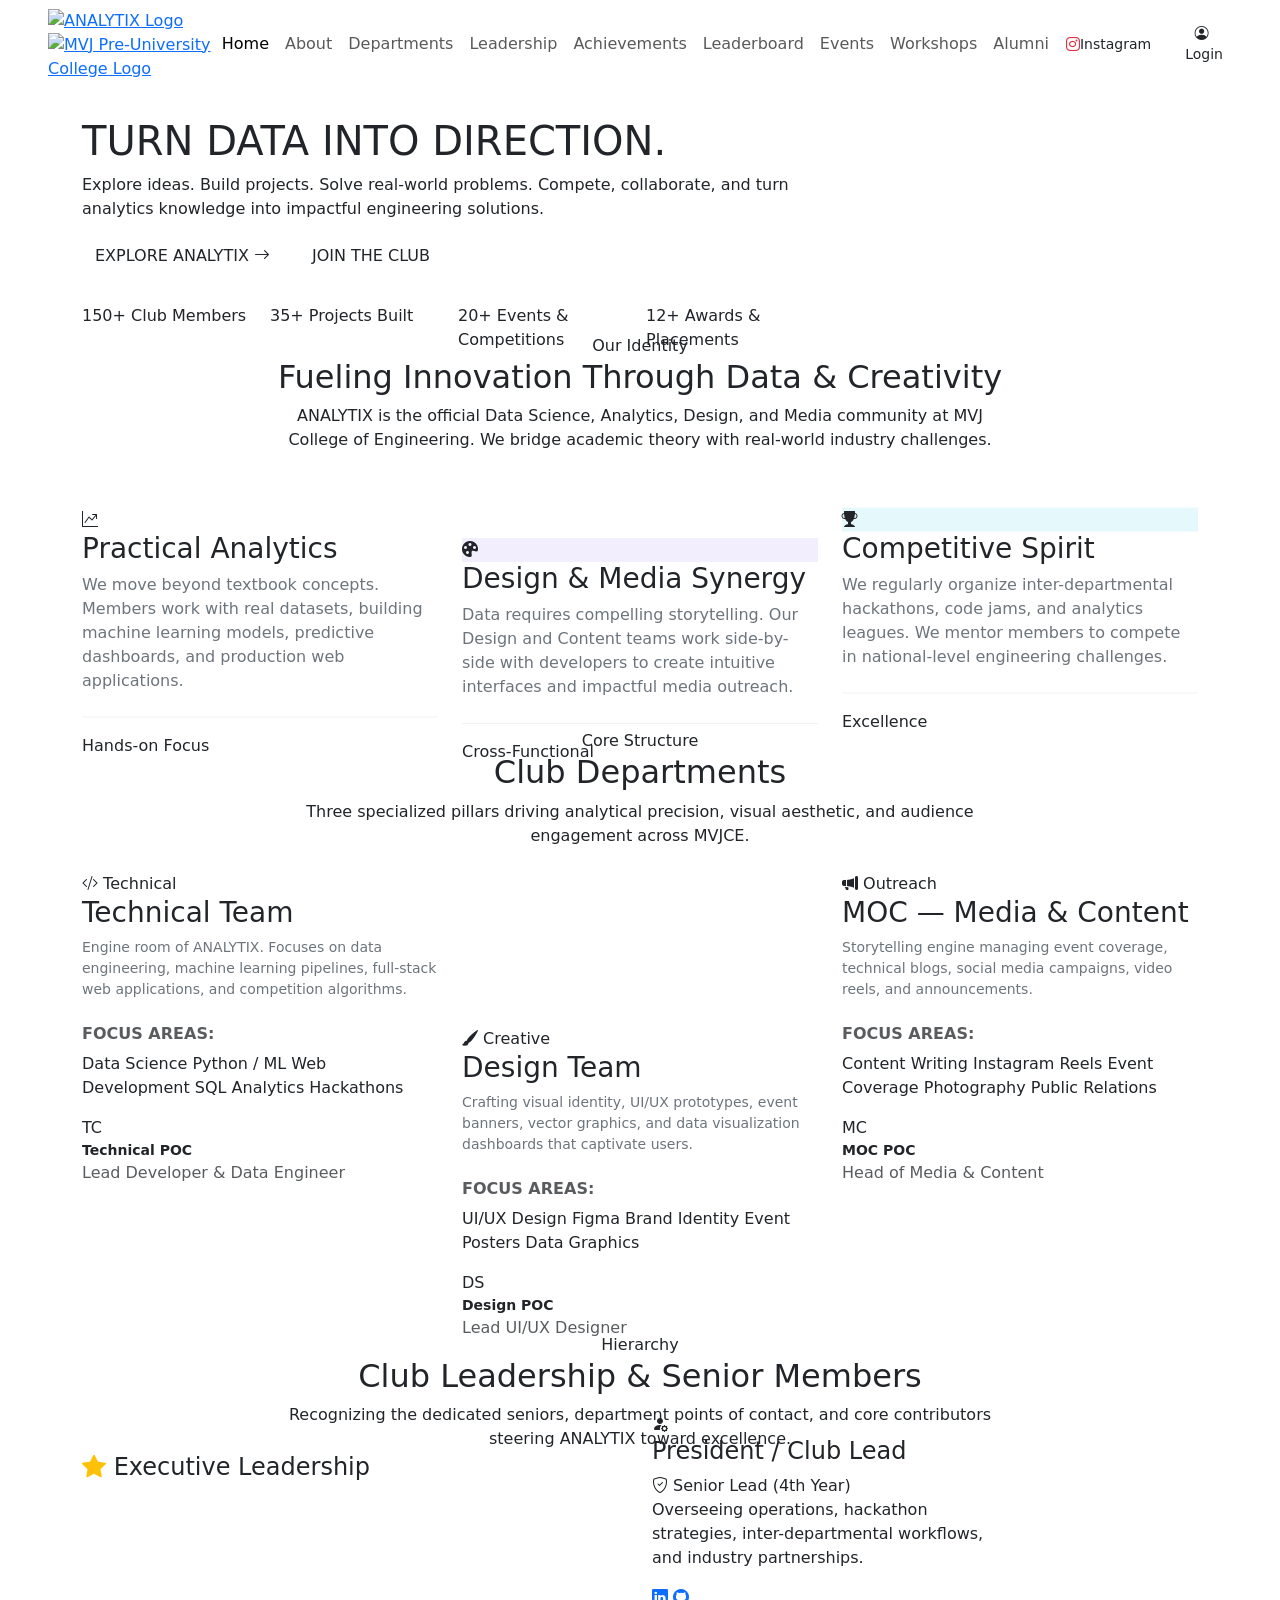
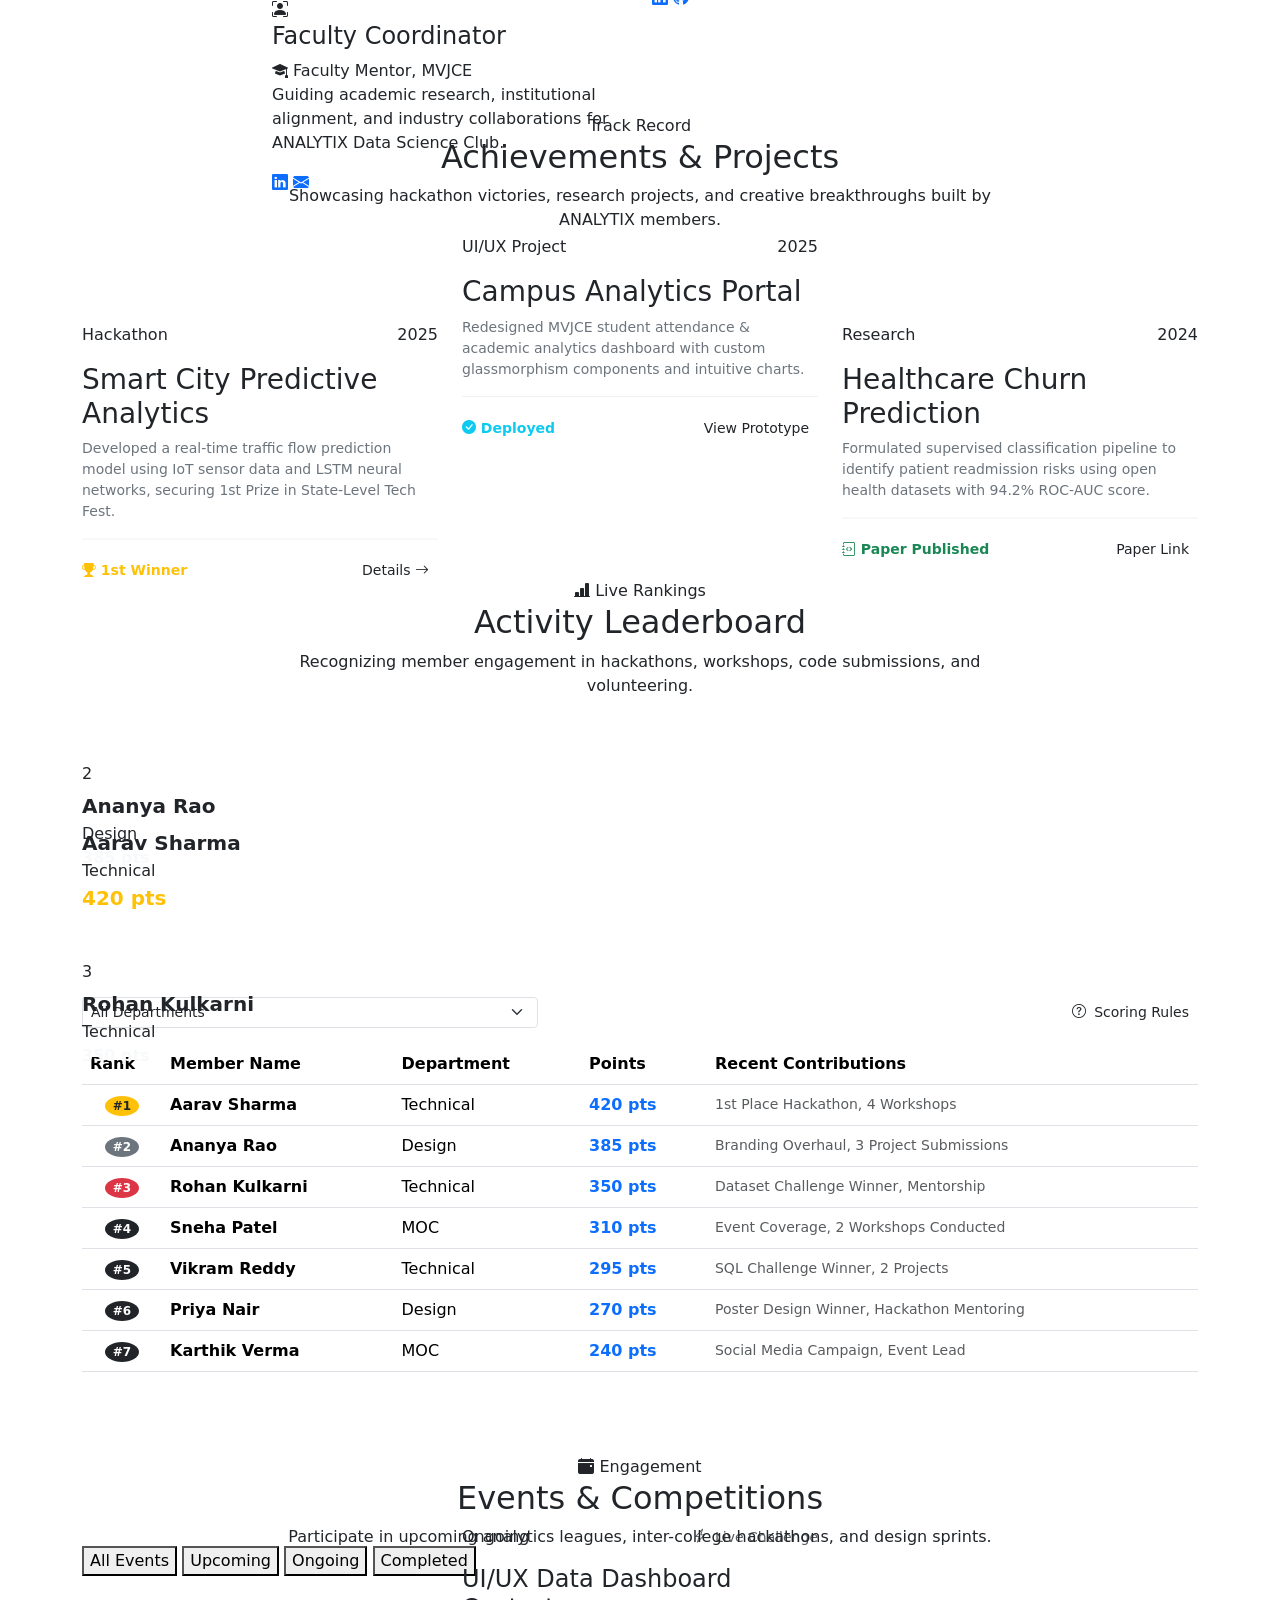
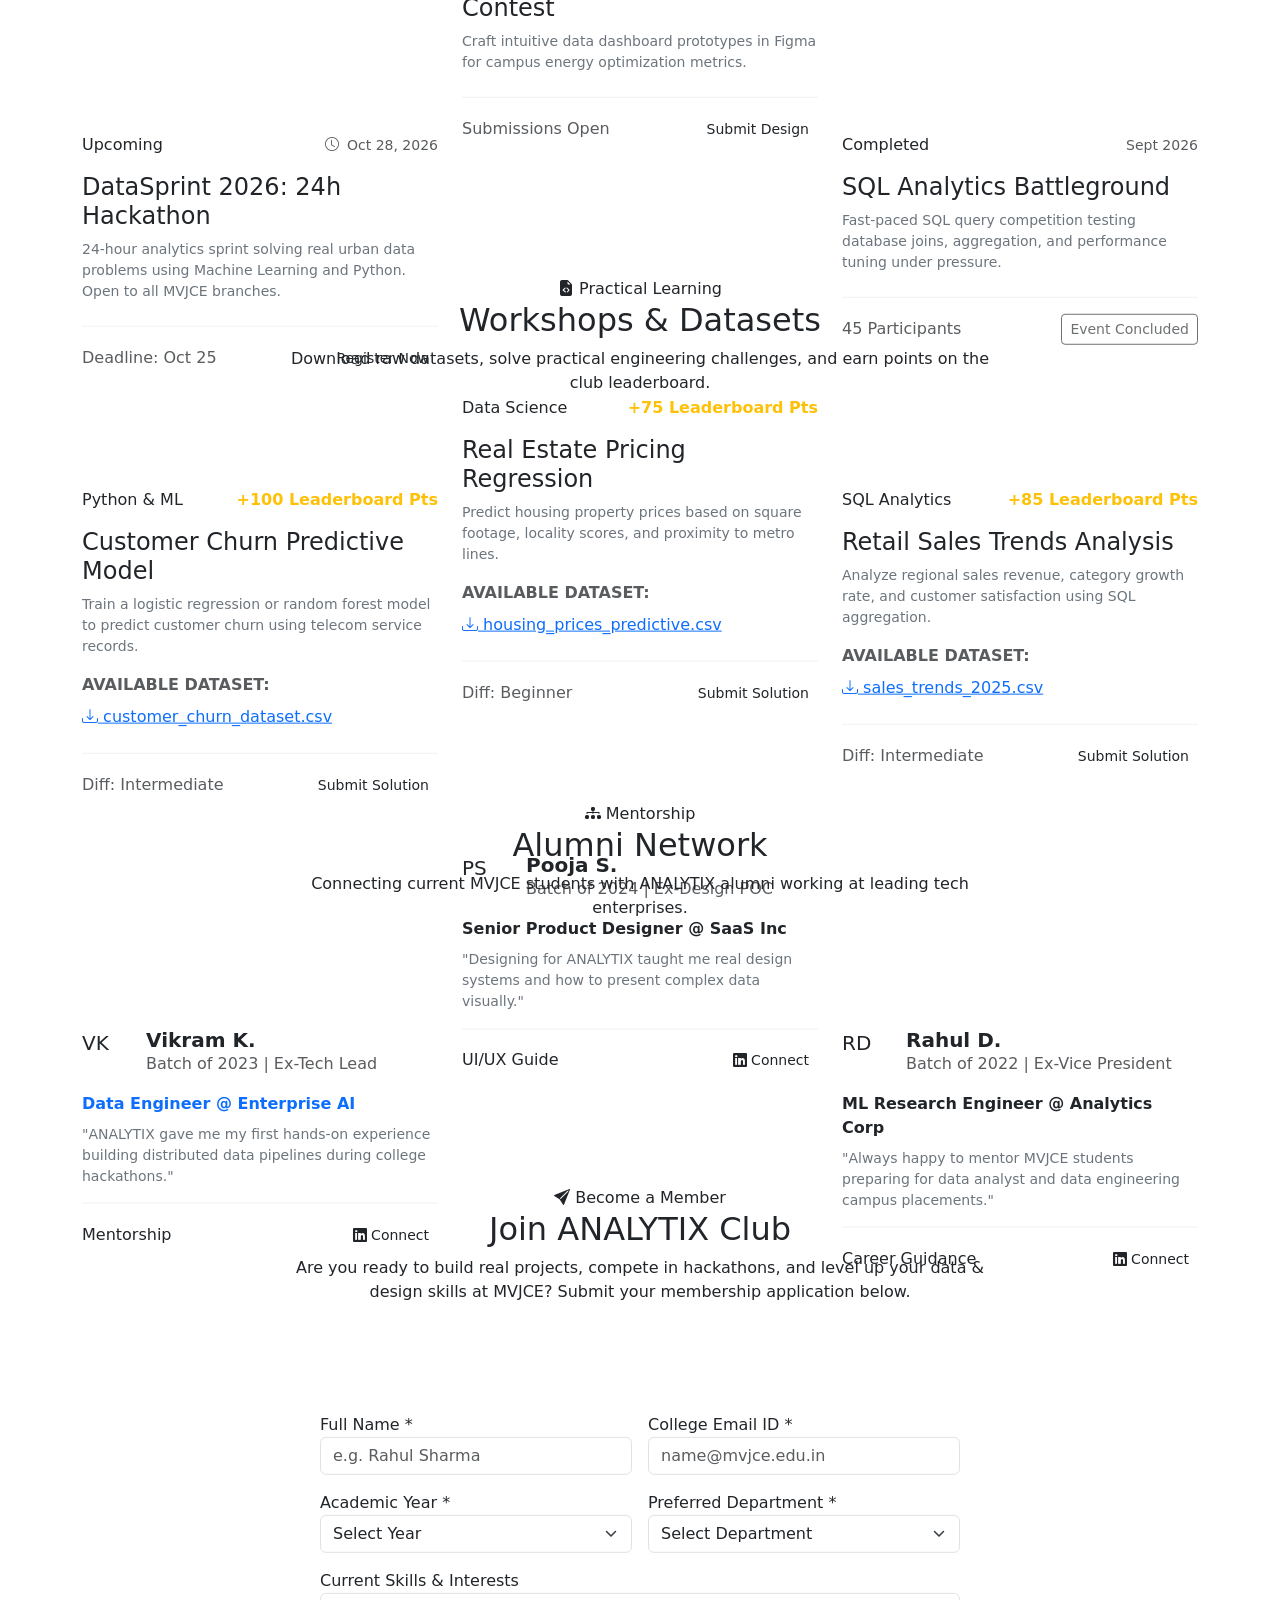
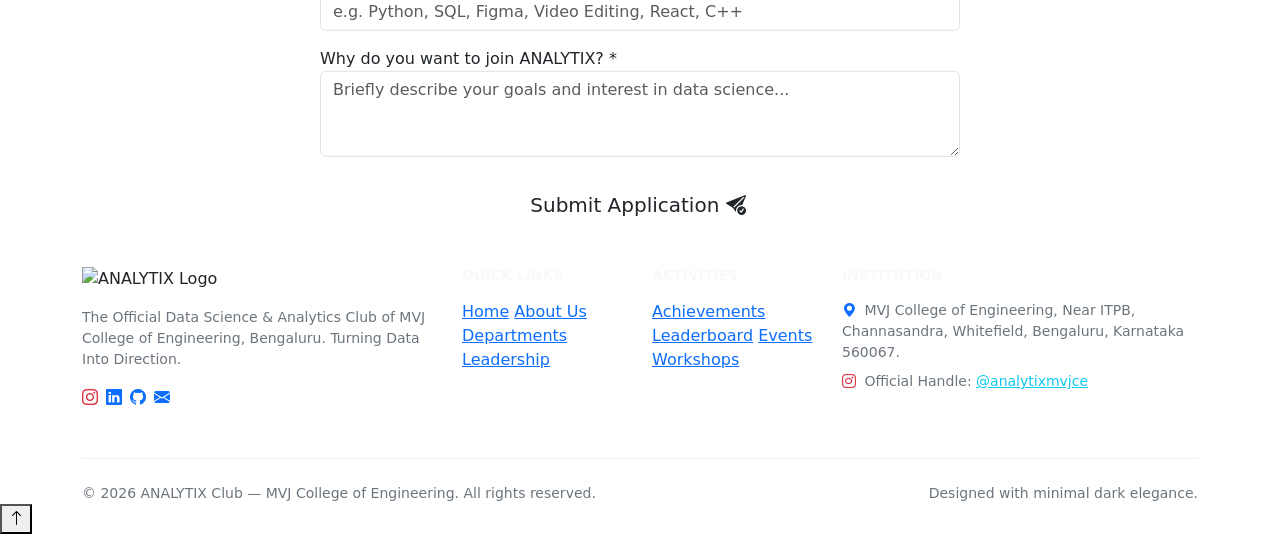
==== commit 1ba7ab16: "Add member and admin login choices" ====
--- a/index.html
+++ b/index.html
@@ -64,8 +64,8 @@
                         title="Follow ANALYTIX on Instagram">
                         <i class="bi bi-instagram text-danger"></i> Instagram
                     </a>
-                    <a href="#join" class="btn btn-primary-glow btn-sm">
-                        <i class="bi bi-lightning-charge-fill me-1"></i> Join Us
+                    <a href="login.html" class="btn btn-primary-glow btn-sm">
+                        <i class="bi bi-person-circle me-1"></i> Login
                     </a>
                 </div>
             </div>
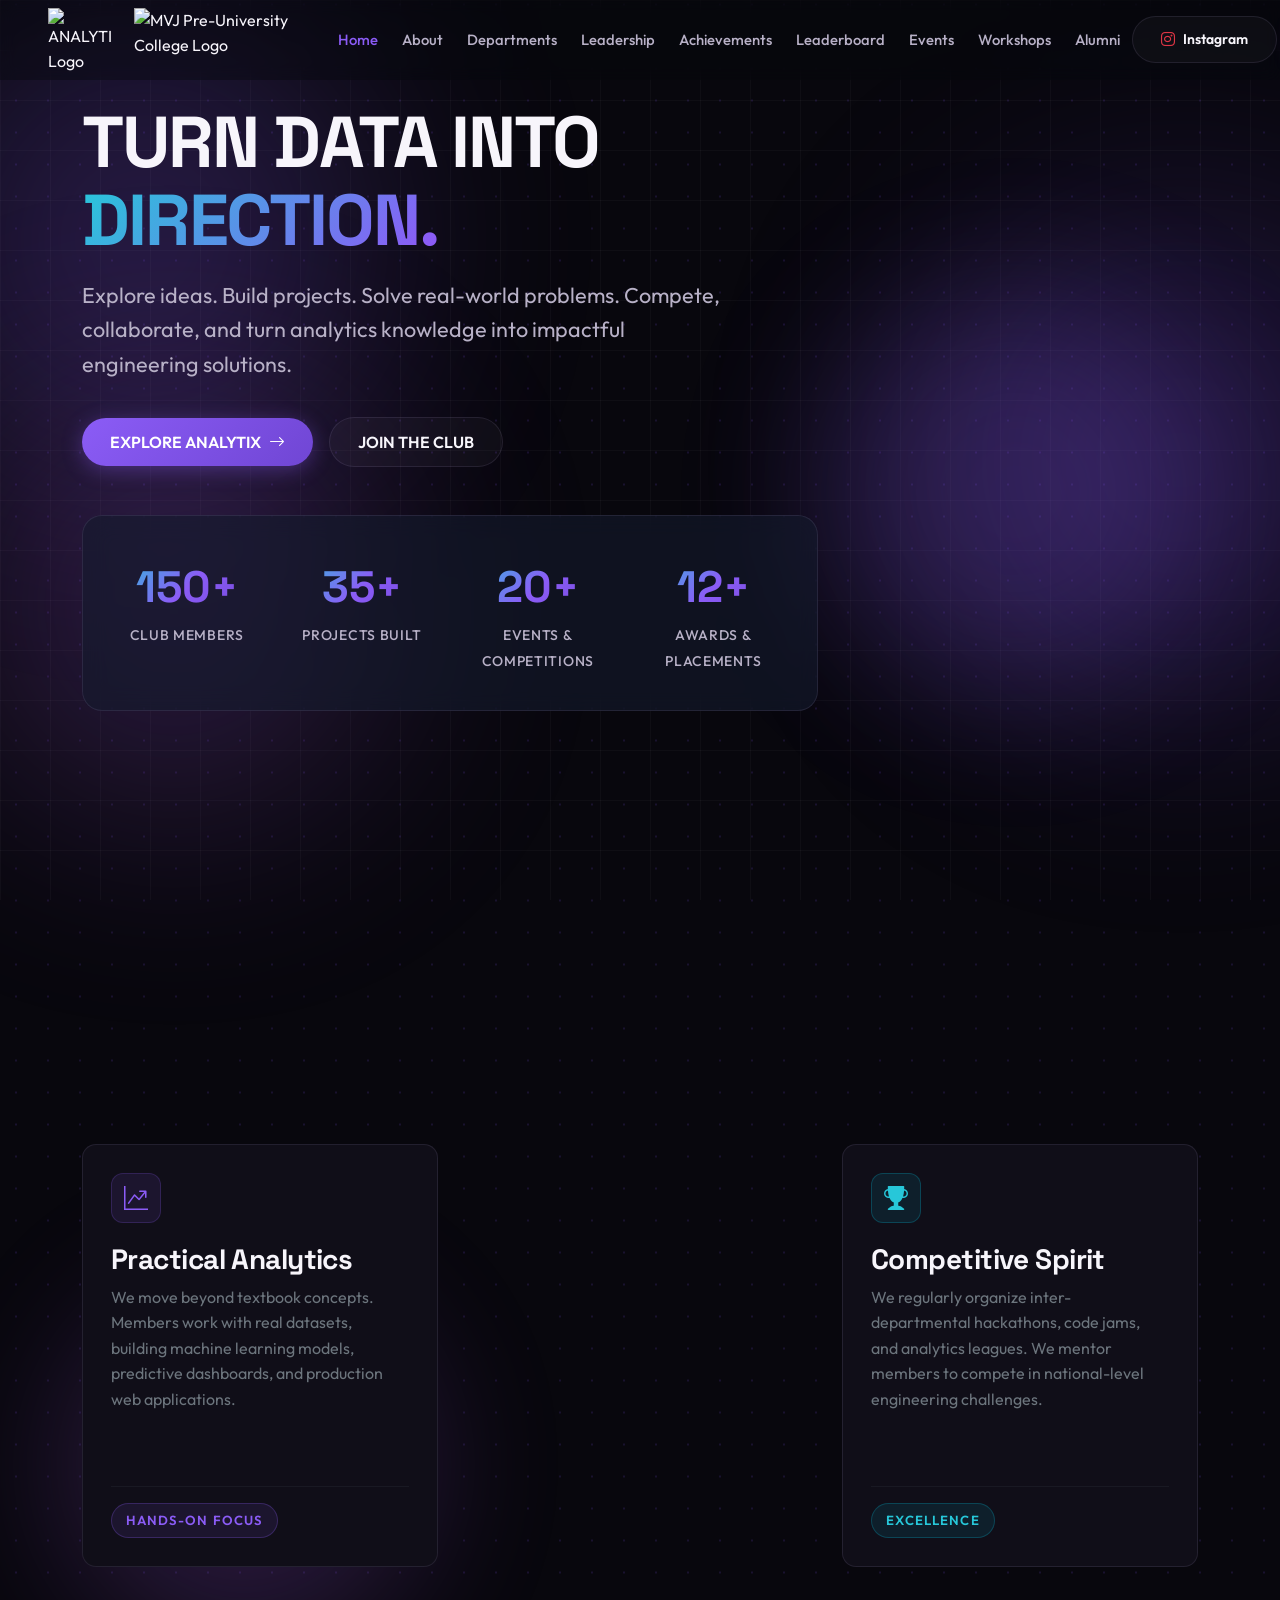
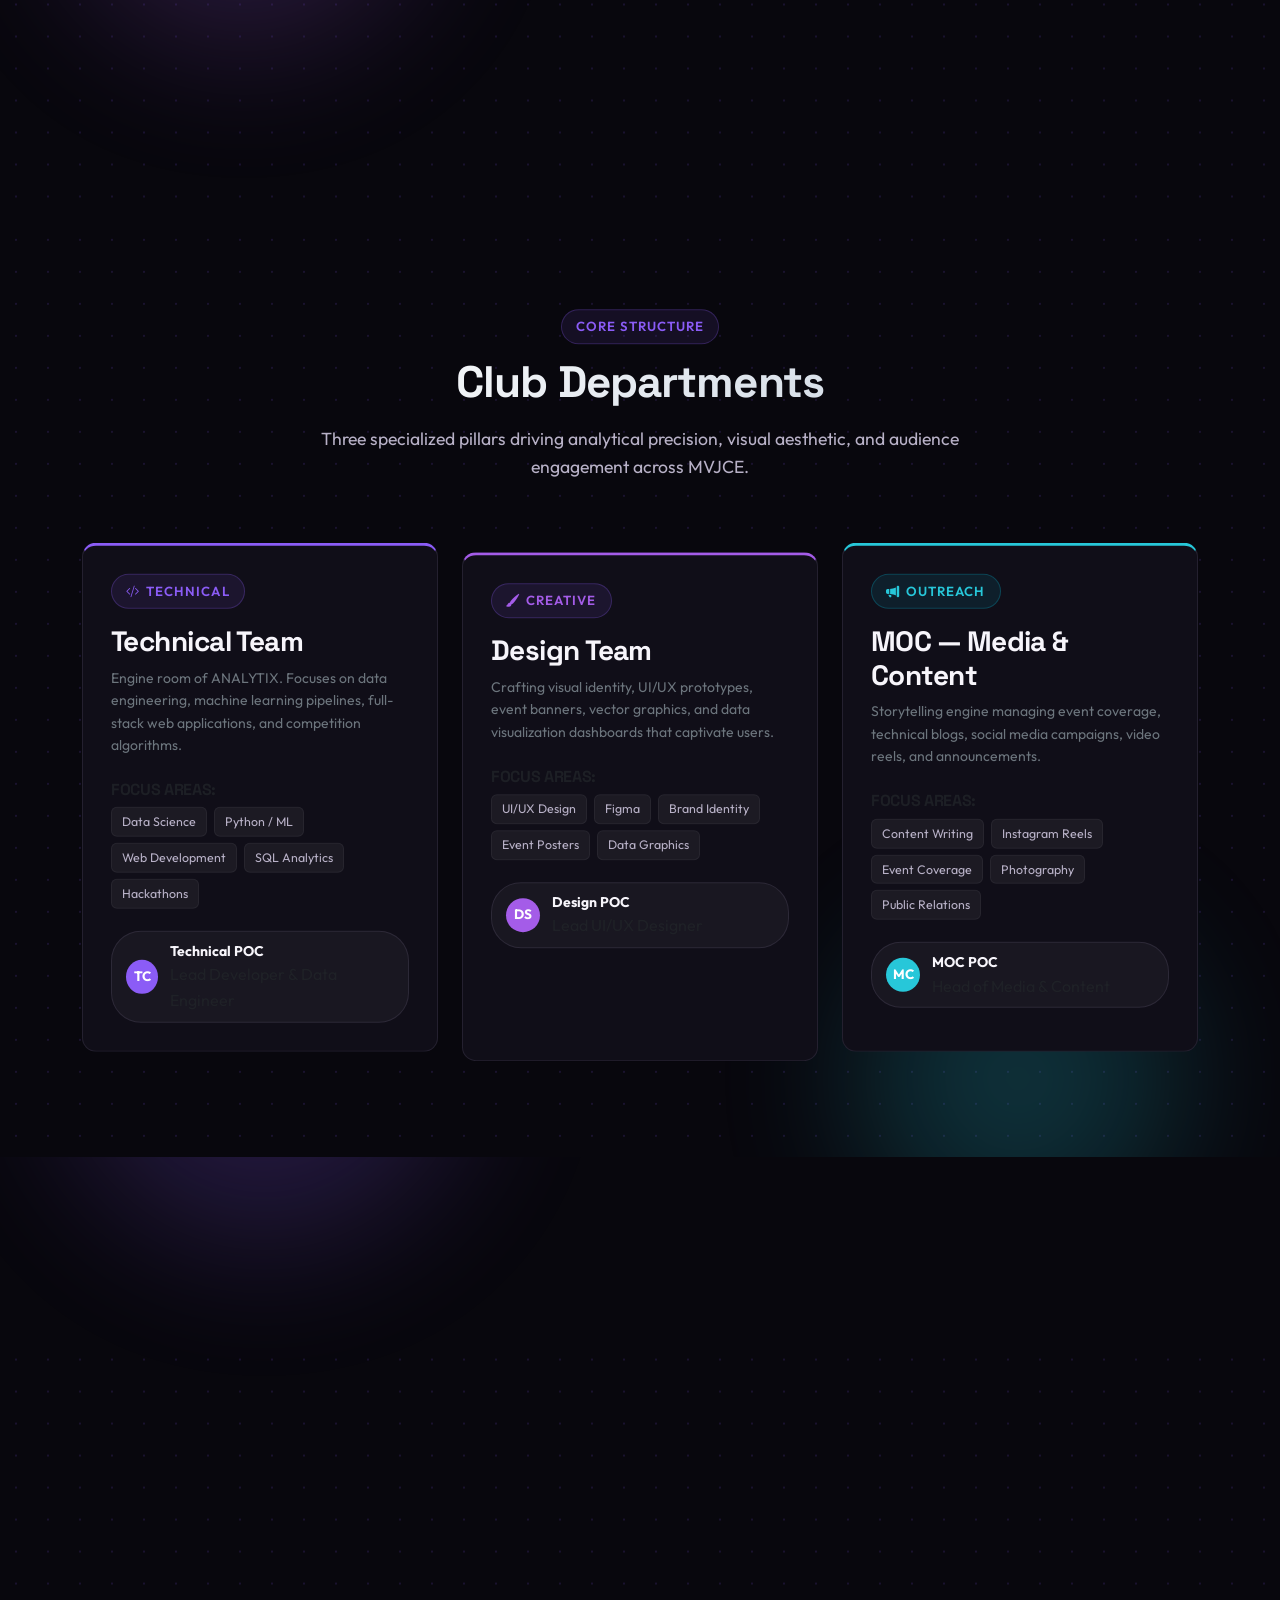
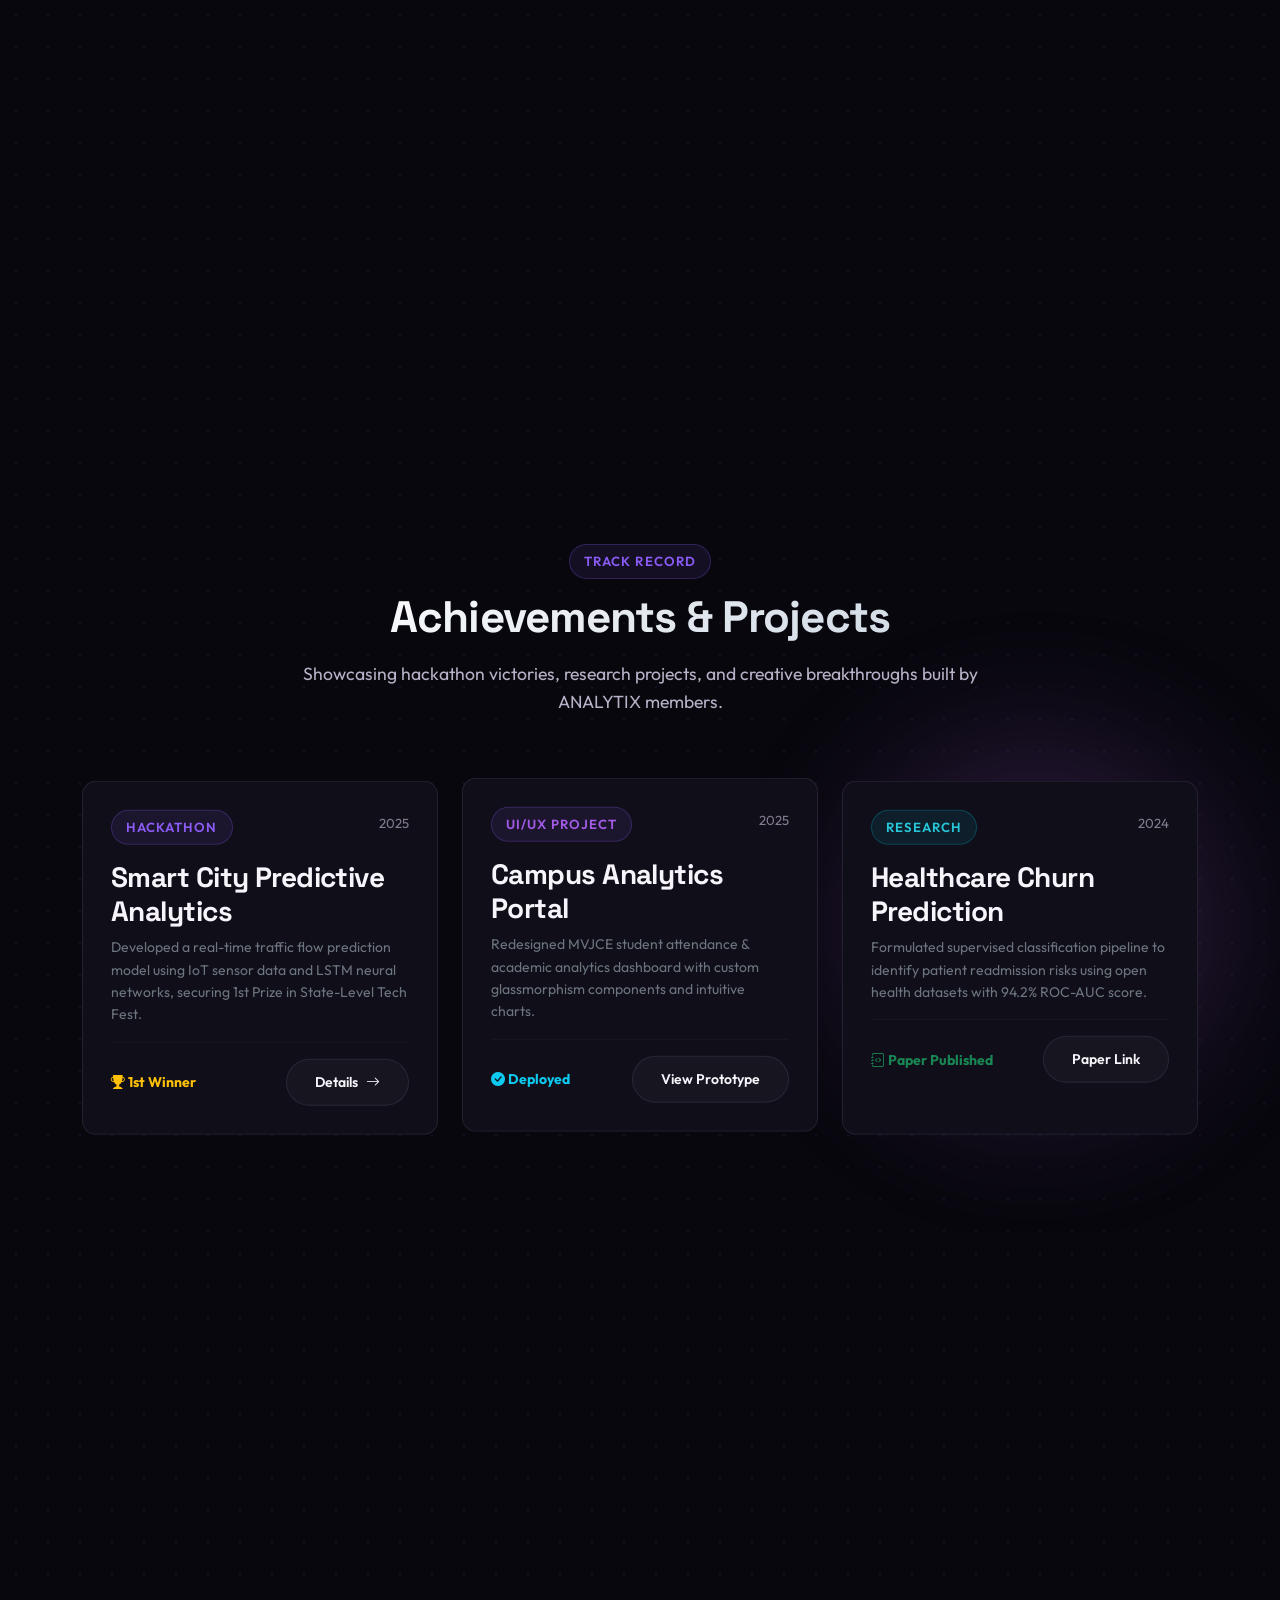
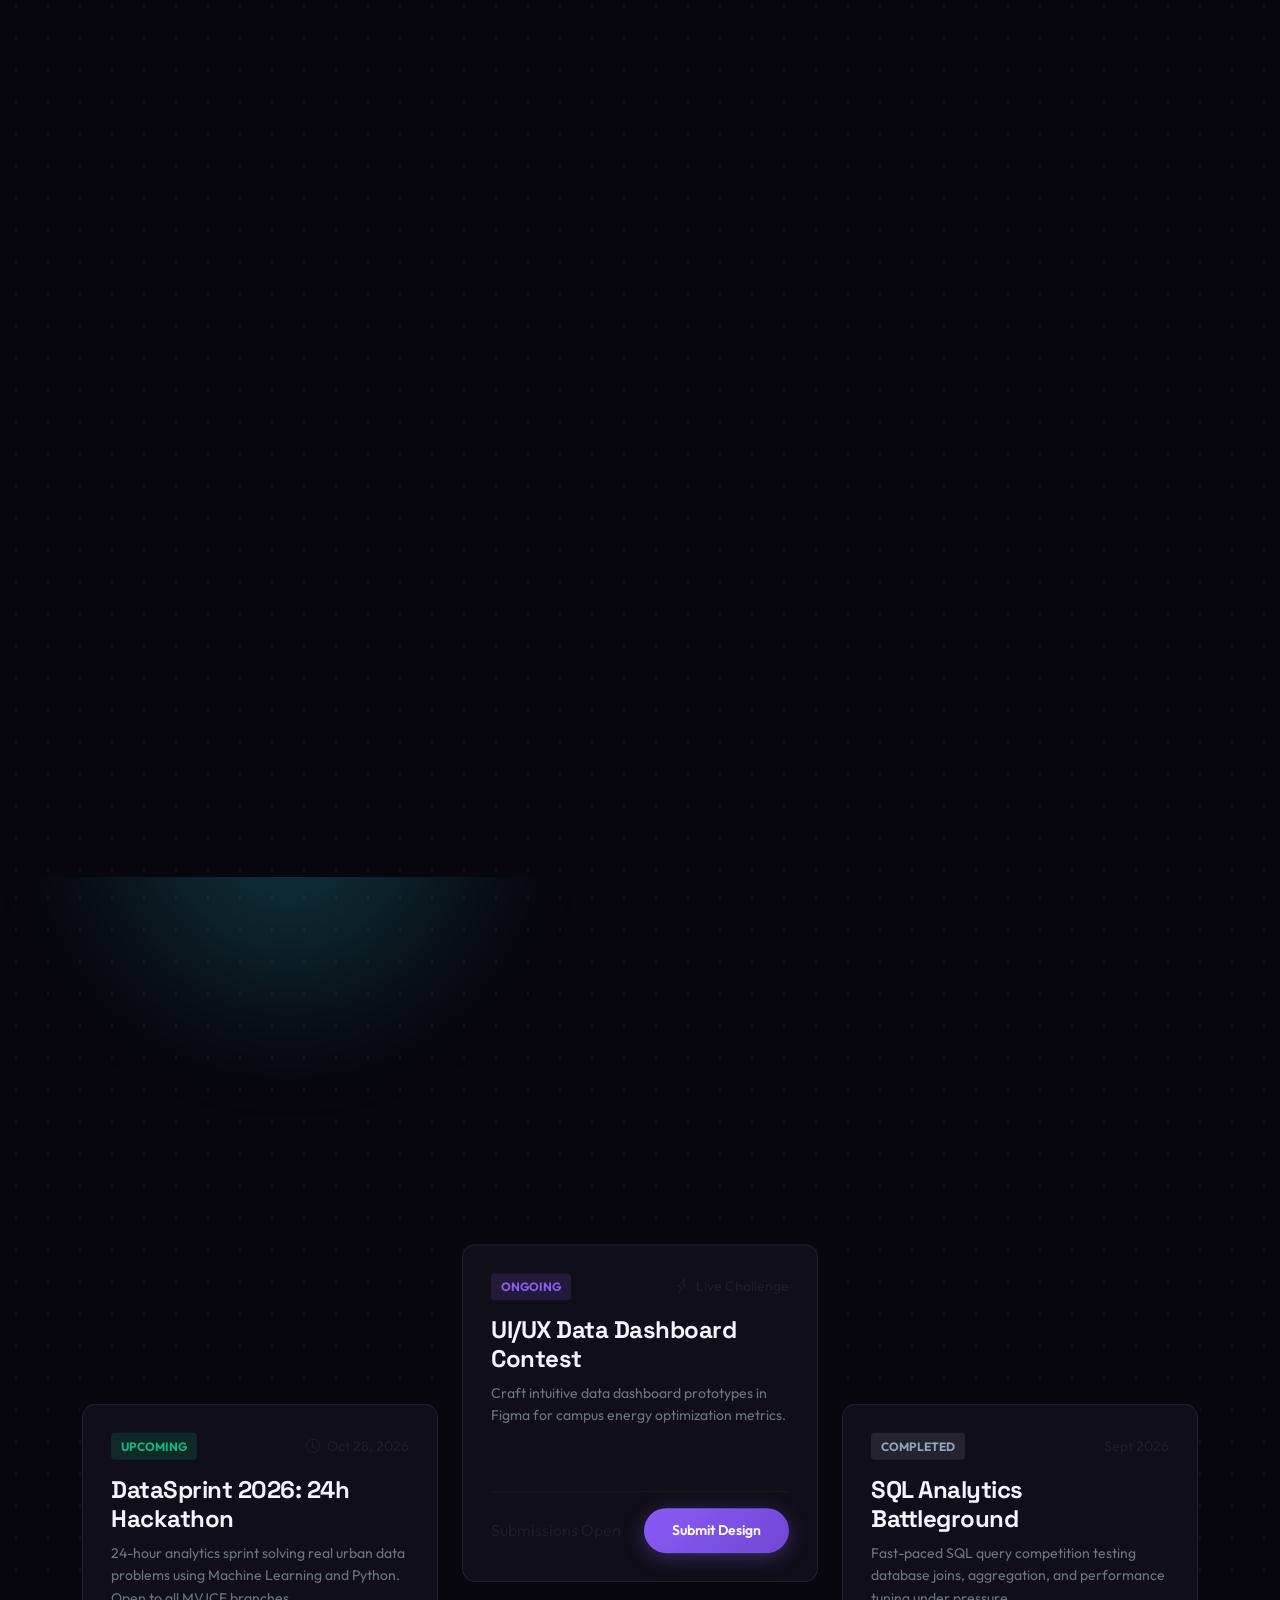
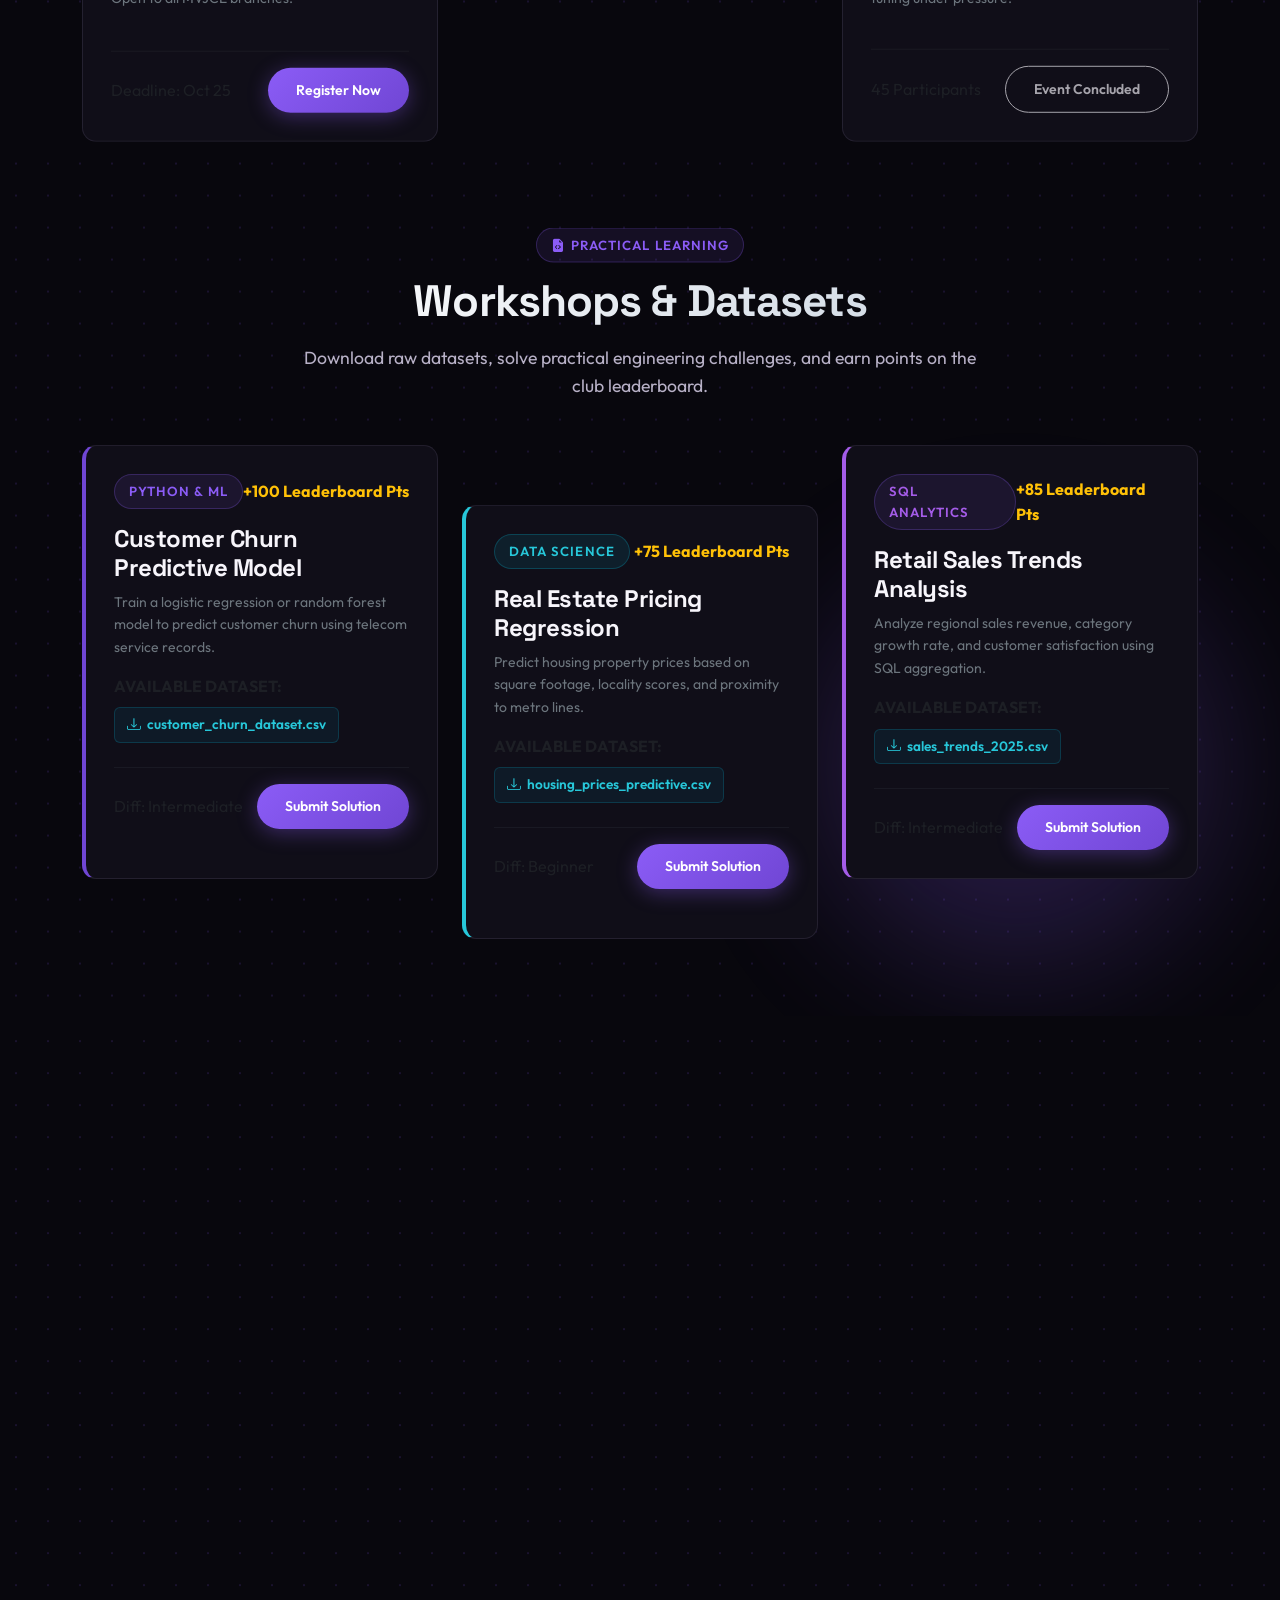
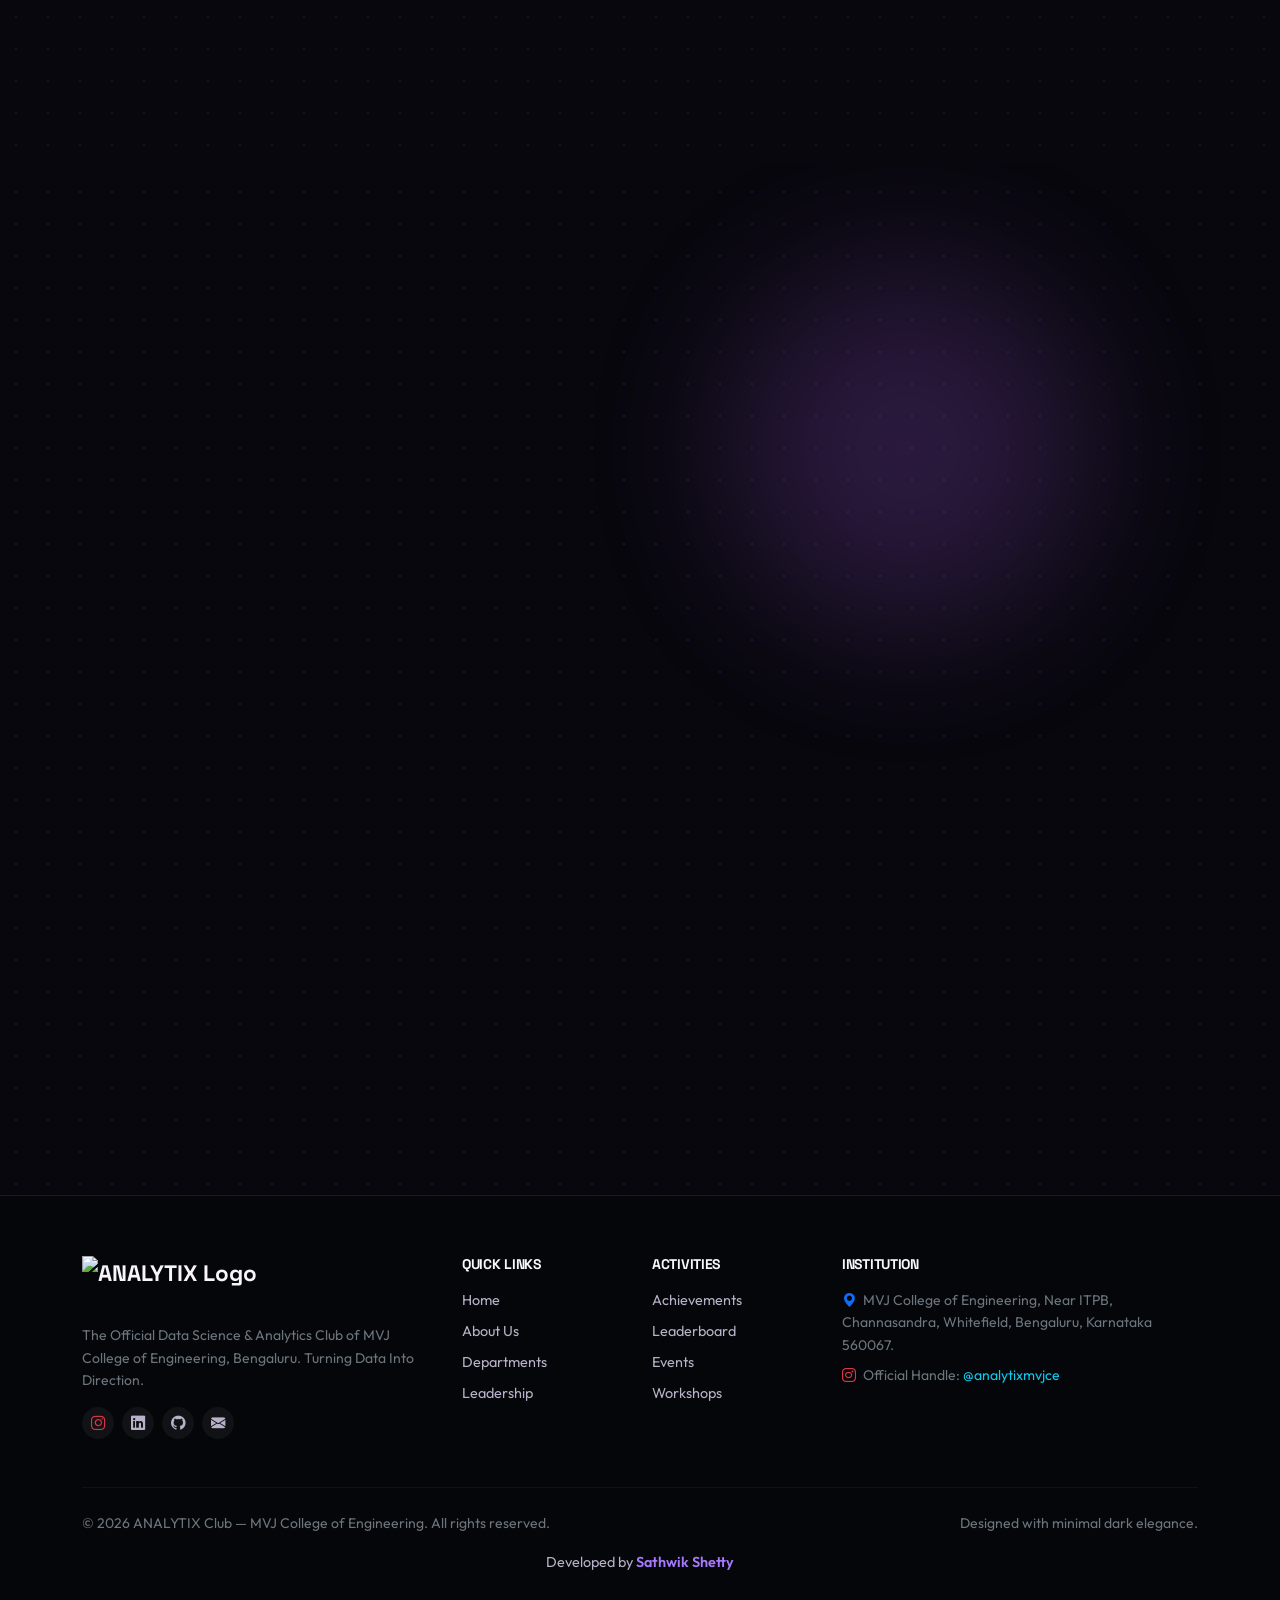
==== commit 2d062584: "Add login flow, admin dashboard, and site credit" ====
--- a/index.html
+++ b/index.html
@@ -1069,6 +1069,7 @@
                     </div>
                 </div>
             </div>
+            <p class="site-credit">Developed by <span>Sathwik Shetty</span></p>
         </footer>
 
     </div> <!-- End Parallax Container -->
--- a/style.css
+++ b/style.css
@@ -0,0 +1,1156 @@
+/* ==========================================================================
+   ANALYTIX - Premium Parallax Data Science Club Design System
+   Institution: MVJ College of Engineering
+   ========================================================================== */
+
+@import url('https://fonts.googleapis.com/css2?family=Outfit:wght@300;400;500;600;700;800&family=Space+Grotesk:wght@500;600;700&display=swap');
+
+:root {
+    --bg-dark: #08070D;
+    --bg-surface: #100E18;
+    --bg-card: #171421;
+    --bg-card-hover: #211B30;
+    --border-color: rgba(213, 199, 255, 0.10);
+    --border-highlight: rgba(164, 92, 232, 0.34);
+
+    --accent-blue: #8B5CF6;
+    --accent-indigo: #7046D4;
+    --accent-cyan: #27C7D9;
+    --accent-violet: #A45CE8;
+    --accent-gold: #D6AD59;
+
+    --text-primary: #F7F5FB;
+    --text-secondary: #B8B1C7;
+    --text-muted: #837C91;
+
+    --font-heading: 'Space Grotesk', sans-serif;
+    --font-body: 'Outfit', sans-serif;
+
+    --navbar-height: 80px;
+    --radius-sm: 8px;
+    --radius-md: 14px;
+    --radius-lg: 20px;
+
+    --shadow-glow: 0 0 25px rgba(139, 92, 246, 0.22);
+    --shadow-card: 0 10px 30px -10px rgba(0, 0, 0, 0.5);
+    --transition-smooth: all 0.3s cubic-bezier(0.4, 0, 0.2, 1);
+}
+
+/* ==========================================================================
+   Base & Reset
+   ========================================================================== */
+
+* {
+    margin: 0;
+    padding: 0;
+    box-sizing: border-box;
+}
+
+html {
+    scroll-behavior: smooth;
+    font-size: 16px;
+}
+
+body {
+    background-color: var(--bg-dark);
+    color: var(--text-primary);
+    font-family: var(--font-body);
+    overflow-x: hidden;
+    line-height: 1.6;
+    -webkit-font-smoothing: antialiased;
+}
+
+/* Custom Scrollbar */
+::-webkit-scrollbar {
+    width: 8px;
+}
+
+::-webkit-scrollbar-track {
+    background: var(--bg-dark);
+}
+
+::-webkit-scrollbar-thumb {
+    background: #1e293b;
+    border-radius: 4px;
+}
+
+::-webkit-scrollbar-thumb:hover {
+    background: var(--accent-blue);
+}
+
+/* Headings */
+h1,
+h2,
+h3,
+h4,
+h5,
+h6 {
+    font-family: var(--font-heading);
+    color: var(--text-primary);
+    font-weight: 700;
+    letter-spacing: -0.02em;
+}
+
+a {
+    text-decoration: none;
+    color: inherit;
+    transition: var(--transition-smooth);
+}
+
+/* Selection */
+::selection {
+    background: rgba(139, 92, 246, 0.3);
+    color: #fff;
+}
+
+/* ==========================================================================
+   Parallax Core & Background Grid Layers
+   ========================================================================== */
+
+.parallax-container {
+    position: relative;
+    width: 100%;
+    overflow: hidden;
+}
+
+/* Disable CSS transform transitions on parallax target elements to eliminate scroll lag & stutter */
+[data-parallax-speed],
+.parallax-layer,
+.parallax-grid-overlay,
+.parallax-shape,
+.glow-orb {
+    transition: opacity 0.3s ease, background-color 0.3s ease, border-color 0.3s ease, box-shadow 0.3s ease !important;
+    will-change: transform;
+}
+
+/* Floating background grid */
+.bg-grid-pattern {
+    position: fixed;
+    top: 0;
+    left: 0;
+    width: 100vw;
+    height: 100vh;
+    background-image:
+        linear-gradient(to right, rgba(255, 255, 255, 0.03) 1px, transparent 1px),
+        linear-gradient(to bottom, rgba(255, 255, 255, 0.03) 1px, transparent 1px);
+    background-size: 50px 50px;
+    pointer-events: none;
+    z-index: 0;
+}
+
+/* Section-Specific Parallax Layer Backgrounds */
+.section-parallax-bg {
+    position: absolute;
+    top: 0;
+    left: 0;
+    width: 100%;
+    height: 100%;
+    pointer-events: none;
+    overflow: hidden;
+    z-index: 0;
+}
+
+.parallax-grid-overlay {
+    position: absolute;
+    width: 140%;
+    height: 160%;
+    top: -30%;
+    left: -20%;
+    background-image: radial-gradient(rgba(139, 92, 246, 0.22) 1.5px, transparent 1.5px);
+    background-size: 32px 32px;
+    pointer-events: none;
+    opacity: 0.65;
+    will-change: transform;
+}
+
+.parallax-shape {
+    position: absolute;
+    border-radius: 50%;
+    filter: blur(75px);
+    opacity: 0.22;
+    pointer-events: none;
+    will-change: transform;
+}
+
+.parallax-shape-blue {
+    width: 400px;
+    height: 400px;
+    background: var(--accent-blue);
+}
+
+.parallax-shape-violet {
+    width: 360px;
+    height: 360px;
+    background: var(--accent-violet);
+}
+
+.parallax-shape-cyan {
+    width: 320px;
+    height: 320px;
+    background: var(--accent-cyan);
+}
+
+/* Ambient glow blobs */
+.glow-orb {
+    position: fixed;
+    border-radius: 50%;
+    filter: blur(120px);
+    opacity: 0.25;
+    pointer-events: none;
+    z-index: 0;
+    will-change: transform;
+}
+
+.glow-orb-blue {
+    width: 450px;
+    height: 450px;
+    background: var(--accent-blue);
+}
+
+.glow-orb-indigo {
+    width: 500px;
+    height: 500px;
+    background: var(--accent-indigo);
+}
+
+.glow-orb-violet {
+    width: 400px;
+    height: 400px;
+    background: var(--accent-violet);
+}
+
+/* Parallax Layer Helper */
+.parallax-layer {
+    will-change: transform;
+}
+
+/* ==========================================================================
+   Typography & Utility Components
+   ========================================================================== */
+
+.section-padding {
+    padding: 100px 0;
+    position: relative;
+    z-index: 1;
+}
+
+.badge-tag {
+    display: inline-flex;
+    align-items: center;
+    gap: 6px;
+    padding: 6px 14px;
+    border-radius: 30px;
+    font-size: 0.825rem;
+    font-weight: 600;
+    text-transform: uppercase;
+    letter-spacing: 0.08em;
+    background: rgba(139, 92, 246, 0.1);
+    color: var(--accent-blue);
+    border: 1px solid rgba(139, 92, 246, 0.25);
+}
+
+.badge-violet {
+    background: rgba(139, 92, 246, 0.1);
+    color: var(--accent-violet);
+    border-color: rgba(139, 92, 246, 0.25);
+}
+
+.badge-cyan {
+    background: rgba(6, 182, 212, 0.1);
+    color: var(--accent-cyan);
+    border-color: rgba(6, 182, 212, 0.25);
+}
+
+.section-title {
+    font-size: clamp(2rem, 4vw, 2.75rem);
+    margin-top: 12px;
+    margin-bottom: 16px;
+    background: linear-gradient(135deg, #ffffff 0%, #cbd5e1 100%);
+    -webkit-background-clip: text;
+    -webkit-text-fill-color: transparent;
+}
+
+.section-subtitle {
+    color: var(--text-secondary);
+    font-size: 1.1rem;
+    max-width: 680px;
+}
+
+.gradient-text {
+    background: linear-gradient(135deg, var(--accent-cyan), var(--accent-blue), var(--accent-indigo));
+    -webkit-background-clip: text;
+    -webkit-text-fill-color: transparent;
+}
+
+/* Glow Card Base */
+.glass-card {
+    background: var(--bg-surface);
+    border: 1px solid var(--border-color);
+    border-radius: var(--radius-md);
+    padding: 28px;
+    transition: var(--transition-smooth);
+    position: relative;
+    overflow: hidden;
+}
+
+.glass-card:hover {
+    border-color: var(--border-highlight);
+    box-shadow: var(--shadow-glow);
+    transform: translateY(-4px);
+    background: var(--bg-card-hover);
+}
+
+/* Buttons */
+.btn-primary-glow {
+    background: linear-gradient(135deg, var(--accent-blue), var(--accent-indigo));
+    color: #ffffff !important;
+    font-weight: 600;
+    padding: 12px 28px;
+    border-radius: 30px;
+    border: none;
+    box-shadow: 0 4px 20px rgba(139, 92, 246, 0.35);
+    display: inline-flex;
+    align-items: center;
+    gap: 8px;
+    transition: var(--transition-smooth);
+}
+
+.btn-primary-glow:hover {
+    transform: translateY(-2px);
+    box-shadow: 0 6px 25px rgba(139, 92, 246, 0.5);
+    color: #fff;
+}
+
+.btn-outline-glow {
+    background: rgba(255, 255, 255, 0.03);
+    color: var(--text-primary) !important;
+    font-weight: 600;
+    padding: 12px 28px;
+    border-radius: 30px;
+    border: 1px solid var(--border-color);
+    display: inline-flex;
+    align-items: center;
+    gap: 8px;
+    transition: var(--transition-smooth);
+}
+
+.btn-outline-glow:hover {
+    border-color: var(--accent-blue);
+    background: rgba(139, 92, 246, 0.1);
+    transform: translateY(-2px);
+}
+
+.site-credit {
+    margin: 16px 0 0;
+    color: var(--text-secondary, #94a3b8);
+    font-size: 0.9rem;
+    text-align: center;
+}
+
+.site-credit span {
+    color: #a879ff;
+    font-weight: 600;
+}
+
+/* ==========================================================================
+   Navigation Bar
+   ========================================================================== */
+
+.navbar-analytix {
+    position: fixed;
+    top: 0;
+    left: 0;
+    right: 0;
+    height: var(--navbar-height);
+    z-index: 1030;
+    transition: var(--transition-smooth);
+    background: rgba(7, 9, 14, 0.4);
+    backdrop-filter: blur(8px);
+    border-bottom: 1px solid transparent;
+}
+
+.navbar-analytix.scrolled {
+    background: rgba(14, 19, 31, 0.92);
+    backdrop-filter: blur(16px);
+    border-bottom: 1px solid var(--border-color);
+    box-shadow: 0 10px 30px rgba(0, 0, 0, 0.4);
+}
+
+.navbar-brand-logo {
+    display: flex;
+    align-items: center;
+    gap: 10px;
+    flex: 0 0 auto;
+    margin-right: 12px;
+}
+
+.college-logo-navbar {
+    display: block;
+    width: 180px;
+    height: 64px;
+    margin-left: 12px;
+    object-fit: contain;
+    object-position: left center;
+}
+
+.brand-logo-img {
+    display: block;
+    height: 64px;
+    width: 64px;
+    object-fit: contain;
+}
+
+.footer-logo-img {
+    height: 52px;
+    width: auto;
+    max-width: 220px;
+    object-fit: contain;
+    display: inline-block;
+}
+
+.nav-link {
+    color: var(--text-secondary) !important;
+    font-weight: 500;
+    font-size: 0.925rem;
+    padding: 8px 12px !important;
+    transition: var(--transition-smooth);
+}
+
+.nav-link:hover,
+.nav-link.active {
+    color: var(--accent-blue) !important;
+}
+
+.navbar-toggler {
+    border: 1px solid var(--border-color);
+    color: #fff;
+    padding: 6px 12px;
+}
+
+.navbar-toggler:focus {
+    box-shadow: none;
+}
+
+/* ==========================================================================
+   Hero Section
+   ========================================================================== */
+
+.hero-section {
+    min-height: 100vh;
+    padding-top: calc(var(--navbar-height) + 24px);
+    padding-bottom: 40px;
+    display: flex;
+    flex-direction: column;
+    justify-content: flex-start;
+    position: relative;
+}
+
+.hero-bg-layer {
+    position: absolute;
+    top: -20%;
+    left: -10%;
+    width: 120%;
+    height: 140%;
+    z-index: 0;
+    overflow: hidden;
+    pointer-events: none;
+    will-change: transform;
+}
+
+.hero-bg-img {
+    width: 100%;
+    height: 100%;
+    object-fit: cover;
+    opacity: 0.22;
+    filter: saturate(1.2) contrast(1.1);
+}
+
+.hero-content {
+    position: relative;
+    z-index: 2;
+}
+
+.hero-title {
+    font-size: clamp(2.5rem, 6vw, 4.5rem);
+    line-height: 1.08;
+    margin-bottom: 18px;
+    letter-spacing: -0.03em;
+}
+
+/* Hero headline entrance */
+.hero-title-line {
+    display: block;
+    opacity: 0;
+    filter: blur(8px);
+    transform: translateY(36px);
+}
+
+.reveal.active .hero-title-line {
+    animation: hero-title-reveal 900ms cubic-bezier(0.2, 0.75, 0.25, 1) both;
+}
+
+.reveal.active .hero-title-line:nth-child(1) {
+    animation-delay: 150ms;
+}
+
+.reveal.active .hero-title-line:nth-child(2) {
+    animation-delay: 380ms;
+}
+
+@keyframes hero-title-reveal {
+    to {
+        opacity: 1;
+        filter: blur(0);
+        transform: translateY(0);
+    }
+}
+
+.hero-lead {
+    font-size: clamp(1.1rem, 2vw, 1.35rem);
+    color: var(--text-secondary);
+    max-width: 640px;
+    margin-bottom: 36px;
+}
+
+/* Stats Counter Strip */
+.stats-strip {
+    margin-top: 32px;
+    background: rgba(20, 27, 45, 0.6);
+    backdrop-filter: blur(12px);
+    border: 1px solid var(--border-color);
+    border-radius: var(--radius-lg);
+    padding: 24px;
+}
+
+.stat-box {
+    text-align: center;
+    padding: 12px;
+}
+
+.stat-number {
+    font-family: var(--font-heading);
+    font-size: clamp(2rem, 3.5vw, 2.75rem);
+    font-weight: 700;
+    color: #fff;
+    display: block;
+}
+
+.stat-label {
+    font-size: 0.875rem;
+    color: var(--text-secondary);
+    text-transform: uppercase;
+    letter-spacing: 0.05em;
+    font-weight: 500;
+}
+
+/* ==========================================================================
+   About Section
+   ========================================================================== */
+
+.about-card {
+    height: 100%;
+    display: flex;
+    flex-direction: column;
+    justify-content: space-between;
+}
+
+.feature-icon-box {
+    width: 50px;
+    height: 50px;
+    border-radius: 12px;
+    background: rgba(139, 92, 246, 0.1);
+    color: var(--accent-blue);
+    display: flex;
+    align-items: center;
+    justify-content: center;
+    font-size: 1.5rem;
+    margin-bottom: 20px;
+    border: 1px solid rgba(139, 92, 246, 0.2);
+}
+
+/* ==========================================================================
+   Departments Section
+   ========================================================================== */
+
+.dept-card {
+    position: relative;
+    border-top: 3px solid var(--accent-blue);
+}
+
+.dept-card-design {
+    border-top-color: var(--accent-violet);
+}
+
+.dept-card-moc {
+    border-top-color: var(--accent-cyan);
+}
+
+.dept-poc-pill {
+    display: flex;
+    align-items: center;
+    gap: 12px;
+    background: rgba(255, 255, 255, 0.04);
+    padding: 8px 14px;
+    border-radius: 30px;
+    border: 1px solid var(--border-color);
+    margin-top: 16px;
+}
+
+.poc-avatar {
+    width: 34px;
+    height: 34px;
+    border-radius: 50%;
+    background: var(--accent-blue);
+    display: flex;
+    align-items: center;
+    justify-content: center;
+    font-weight: 700;
+    font-size: 0.85rem;
+    color: #fff;
+}
+
+.skill-tag {
+    font-size: 0.775rem;
+    padding: 4px 10px;
+    border-radius: 6px;
+    background: rgba(255, 255, 255, 0.05);
+    color: var(--text-secondary);
+    border: 1px solid rgba(255, 255, 255, 0.05);
+    display: inline-block;
+    margin-right: 4px;
+    margin-bottom: 6px;
+}
+
+/* ==========================================================================
+   Senior Members & Leadership Hierarchy
+   ========================================================================== */
+
+.leadership-tier {
+    margin-bottom: 50px;
+}
+
+.tier-title {
+    font-size: 1.25rem;
+    color: var(--text-secondary);
+    border-bottom: 1px solid var(--border-color);
+    padding-bottom: 12px;
+    margin-bottom: 28px;
+    display: flex;
+    align-items: center;
+    gap: 10px;
+}
+
+.member-card {
+    text-align: center;
+    background: var(--bg-surface);
+    border: 1px solid var(--border-color);
+    border-radius: var(--radius-md);
+    padding: 28px 20px;
+    transition: var(--transition-smooth);
+}
+
+.member-card:hover {
+    border-color: var(--accent-blue);
+    transform: translateY(-4px);
+    box-shadow: var(--shadow-glow);
+}
+
+.member-card-leader {
+    border: 1px solid rgba(245, 158, 11, 0.3);
+    background: linear-gradient(180deg, rgba(245, 158, 11, 0.05) 0%, var(--bg-surface) 100%);
+}
+
+.member-card-leader:hover {
+    border-color: var(--accent-gold);
+}
+
+.member-avatar {
+    width: 90px;
+    height: 90px;
+    border-radius: 50%;
+    margin: 0 auto 16px;
+    background: linear-gradient(135deg, #1e293b, #0f172a);
+    border: 2px solid var(--accent-blue);
+    display: flex;
+    align-items: center;
+    justify-content: center;
+    font-size: 2rem;
+    color: var(--accent-blue);
+    overflow: hidden;
+}
+
+.member-avatar img {
+    width: 100%;
+    height: 100%;
+    object-fit: cover;
+}
+
+.member-name {
+    font-size: 1.15rem;
+    font-weight: 700;
+    margin-bottom: 4px;
+}
+
+.member-role {
+    font-size: 0.85rem;
+    color: var(--accent-blue);
+    font-weight: 600;
+    margin-bottom: 8px;
+}
+
+.member-bio {
+    font-size: 0.875rem;
+    color: var(--text-secondary);
+    margin-bottom: 16px;
+    display: -webkit-box;
+    -webkit-line-clamp: 3;
+    -webkit-box-orient: vertical;
+    overflow: hidden;
+}
+
+.member-socials {
+    display: flex;
+    justify-content: center;
+    gap: 12px;
+}
+
+.social-icon-btn {
+    width: 32px;
+    height: 32px;
+    border-radius: 50%;
+    background: rgba(255, 255, 255, 0.05);
+    display: flex;
+    align-items: center;
+    justify-content: center;
+    color: var(--text-secondary);
+    font-size: 0.9rem;
+    transition: var(--transition-smooth);
+}
+
+.social-icon-btn:hover {
+    background: var(--accent-blue);
+    color: #fff;
+}
+
+/* ==========================================================================
+   Achievements & Projects Showcase
+   ========================================================================== */
+
+.filter-btn-group {
+    display: flex;
+    flex-wrap: wrap;
+    gap: 8px;
+    margin-bottom: 30px;
+}
+
+.btn-filter {
+    padding: 8px 18px;
+    border-radius: 30px;
+    background: var(--bg-surface);
+    border: 1px solid var(--border-color);
+    color: var(--text-secondary);
+    font-size: 0.875rem;
+    font-weight: 500;
+    transition: var(--transition-smooth);
+}
+
+.btn-filter.active,
+.btn-filter:hover {
+    background: var(--accent-blue);
+    color: #fff;
+    border-color: var(--accent-blue);
+}
+
+.achievement-card {
+    height: 100%;
+}
+
+.achievement-meta {
+    font-size: 0.825rem;
+    color: var(--text-muted);
+    margin-bottom: 8px;
+}
+
+/* ==========================================================================
+   Interactive Leaderboard
+   ========================================================================== */
+
+.podium-container {
+    display: flex;
+    justify-content: center;
+    align-items: flex-end;
+    gap: 16px;
+    margin-bottom: 40px;
+    padding: 20px 0;
+}
+
+.podium-card {
+    text-align: center;
+    background: var(--bg-surface);
+    border: 1px solid var(--border-color);
+    border-radius: var(--radius-md);
+    padding: 20px 14px;
+    width: 30%;
+    max-width: 180px;
+    position: relative;
+    transition: var(--transition-smooth);
+}
+
+.podium-1 {
+    order: 2;
+    border-color: rgba(245, 158, 11, 0.5);
+    background: linear-gradient(180deg, rgba(245, 158, 11, 0.1) 0%, var(--bg-surface) 100%);
+    transform: translateY(-15px);
+}
+
+.podium-2 {
+    order: 1;
+    border-color: rgba(148, 163, 184, 0.4);
+}
+
+.podium-3 {
+    order: 3;
+    border-color: rgba(217, 119, 6, 0.4);
+}
+
+.podium-rank {
+    position: absolute;
+    top: -14px;
+    left: 50%;
+    transform: translateX(-50%);
+    width: 28px;
+    height: 28px;
+    border-radius: 50%;
+    background: var(--accent-blue);
+    color: #fff;
+    font-weight: 700;
+    font-size: 0.85rem;
+    display: flex;
+    align-items: center;
+    justify-content: center;
+}
+
+.podium-1 .podium-rank {
+    background: var(--accent-gold);
+}
+
+.podium-2 .podium-rank {
+    background: #94a3b8;
+}
+
+.podium-3 .podium-rank {
+    background: #b45309;
+}
+
+.leaderboard-table-wrapper {
+    background: var(--bg-surface);
+    border: 1px solid var(--border-color);
+    border-radius: var(--radius-md);
+    overflow: hidden;
+}
+
+.table-dark-custom {
+    width: 100%;
+    color: var(--text-primary);
+    border-collapse: collapse;
+    margin-bottom: 0;
+}
+
+.table-dark-custom th {
+    background: rgba(255, 255, 255, 0.02);
+    padding: 16px 20px;
+    font-size: 0.85rem;
+    text-transform: uppercase;
+    letter-spacing: 0.05em;
+    color: var(--text-muted);
+    border-bottom: 1px solid var(--border-color);
+}
+
+.table-dark-custom td {
+    padding: 16px 20px;
+    vertical-align: middle;
+    border-bottom: 1px solid rgba(255, 255, 255, 0.04);
+    font-size: 0.95rem;
+}
+
+.table-dark-custom tr:hover {
+    background: rgba(139, 92, 246, 0.04);
+}
+
+/* ==========================================================================
+   Events & Competitions
+   ========================================================================== */
+
+.event-card {
+    height: 100%;
+    display: flex;
+    flex-direction: column;
+    justify-content: space-between;
+}
+
+.event-status-badge {
+    font-size: 0.75rem;
+    font-weight: 700;
+    text-transform: uppercase;
+    padding: 4px 10px;
+    border-radius: 4px;
+}
+
+.status-upcoming {
+    background: rgba(16, 185, 129, 0.15);
+    color: #10B981;
+}
+
+.status-ongoing {
+    background: rgba(139, 92, 246, 0.15);
+    color: var(--accent-blue);
+}
+
+.status-completed {
+    background: rgba(148, 163, 184, 0.15);
+    color: #94A3B8;
+}
+
+/* ==========================================================================
+   Workshops & Practical Challenges
+   ========================================================================== */
+
+.challenge-card {
+    border-left: 4px solid var(--accent-indigo);
+}
+
+.dataset-link-btn {
+    display: inline-flex;
+    align-items: center;
+    gap: 6px;
+    font-size: 0.85rem;
+    color: var(--accent-cyan);
+    font-weight: 600;
+    padding: 6px 12px;
+    border-radius: 6px;
+    background: rgba(6, 182, 212, 0.08);
+    border: 1px solid rgba(6, 182, 212, 0.2);
+    transition: var(--transition-smooth);
+}
+
+.dataset-link-btn:hover {
+    background: rgba(6, 182, 212, 0.2);
+    color: #fff;
+}
+
+/* ==========================================================================
+   Alumni & Networking Section
+   ========================================================================== */
+
+.alumni-card {
+    background: var(--bg-surface);
+    border: 1px solid var(--border-color);
+    border-radius: var(--radius-md);
+    padding: 24px;
+    display: flex;
+    flex-direction: column;
+    justify-content: space-between;
+}
+
+/* ==========================================================================
+   Membership Application Form
+   ========================================================================== */
+
+.form-control-custom,
+.form-select-custom {
+    background: var(--bg-surface);
+    border: 1px solid var(--border-color);
+    border-radius: var(--radius-sm);
+    color: var(--text-primary);
+    padding: 12px 16px;
+    font-size: 0.95rem;
+    transition: var(--transition-smooth);
+}
+
+.form-control-custom:focus,
+.form-select-custom:focus {
+    background: var(--bg-card-hover);
+    border-color: var(--accent-blue);
+    box-shadow: 0 0 15px rgba(139, 92, 246, 0.2);
+    color: #fff;
+    outline: none;
+}
+
+.form-select-custom option {
+    background: var(--bg-card);
+    color: #fff;
+}
+
+.form-label-custom {
+    font-size: 0.875rem;
+    font-weight: 600;
+    color: var(--text-secondary);
+    margin-bottom: 8px;
+}
+
+/* ==========================================================================
+   Modals
+   ========================================================================== */
+
+.modal-content-custom {
+    background: var(--bg-surface);
+    border: 1px solid var(--border-color);
+    border-radius: var(--radius-lg);
+    color: var(--text-primary);
+}
+
+.modal-header-custom {
+    border-bottom: 1px solid var(--border-color);
+    padding: 20px 24px;
+}
+
+.modal-footer-custom {
+    border-top: 1px solid var(--border-color);
+    padding: 16px 24px;
+}
+
+.btn-close-white-custom {
+    filter: invert(1) grayscale(100%) brightness(200%);
+}
+
+/* ==========================================================================
+   Footer & Scroll Reveal Animations
+   ========================================================================== */
+
+.footer-analytix {
+    background: #040609;
+    border-top: 1px solid var(--border-color);
+    padding: 60px 0 30px;
+    position: relative;
+    z-index: 2;
+}
+
+.footer-brand {
+    font-family: var(--font-heading);
+    font-size: 1.4rem;
+    font-weight: 700;
+    margin-bottom: 12px;
+}
+
+.footer-link {
+    color: var(--text-secondary);
+    font-size: 0.9rem;
+    display: block;
+    margin-bottom: 8px;
+}
+
+.footer-link:hover {
+    color: var(--accent-blue);
+    transform: translateX(4px);
+}
+
+.back-to-top-btn {
+    position: fixed;
+    bottom: 30px;
+    right: 30px;
+    width: 44px;
+    height: 44px;
+    border-radius: 50%;
+    background: var(--accent-blue);
+    color: #fff;
+    display: flex;
+    align-items: center;
+    justify-content: center;
+    font-size: 1.2rem;
+    z-index: 99;
+    opacity: 0;
+    visibility: hidden;
+    transition: var(--transition-smooth);
+    box-shadow: 0 4px 20px rgba(139, 92, 246, 0.4);
+    border: none;
+}
+
+.back-to-top-btn.visible {
+    opacity: 1;
+    visibility: visible;
+}
+
+.back-to-top-btn:hover {
+    transform: translateY(-4px);
+    background: var(--accent-indigo);
+}
+
+/* Intersection Observer Reveal Classes */
+.reveal {
+    opacity: 0;
+    transform: translateY(30px);
+    transition: opacity 0.8s cubic-bezier(0.16, 1, 0.3, 1), transform 0.8s cubic-bezier(0.16, 1, 0.3, 1);
+    will-change: opacity, transform;
+}
+
+.reveal.active {
+    opacity: 1;
+    transform: translateY(0);
+}
+
+/* Reduced Motion */
+@media (prefers-reduced-motion: reduce) {
+
+    *,
+    *::before,
+    *::after {
+        animation-duration: 0.01ms !important;
+        animation-iteration-count: 1 !important;
+        transition-duration: 0.01ms !important;
+        scroll-behavior: auto !important;
+    }
+
+    .parallax-layer {
+        transform: none !important;
+    }
+
+    .reveal {
+        opacity: 1 !important;
+        transform: none !important;
+    }
+
+    .hero-title-line {
+        animation: none !important;
+        opacity: 1 !important;
+        filter: none !important;
+        transform: none !important;
+    }
+}
+
+/* Mobile Responsiveness */
+@media (max-width: 991.98px) {
+
+    .navbar-brand-logo {
+        padding-left: 15px;
+    }
+
+    .college-logo-navbar {
+        width: 130px;
+        height: 52px;
+        margin-left: 10px;
+    }
+
+    .navbar-collapse {
+        background: var(--bg-surface);
+        border: 1px solid var(--border-color);
+        padding: 20px;
+        border-radius: var(--radius-md);
+        margin-top: 10px;
+    }
+
+    .hero-title {
+        font-size: 2.75rem;
+    }
+
+    .podium-container {
+        flex-direction: column;
+        align-items: center;
+    }
+
+    .podium-card {
+        width: 100%;
+        max-width: 300px;
+        transform: none !important;
+        order: initial !important;
+    }
+}
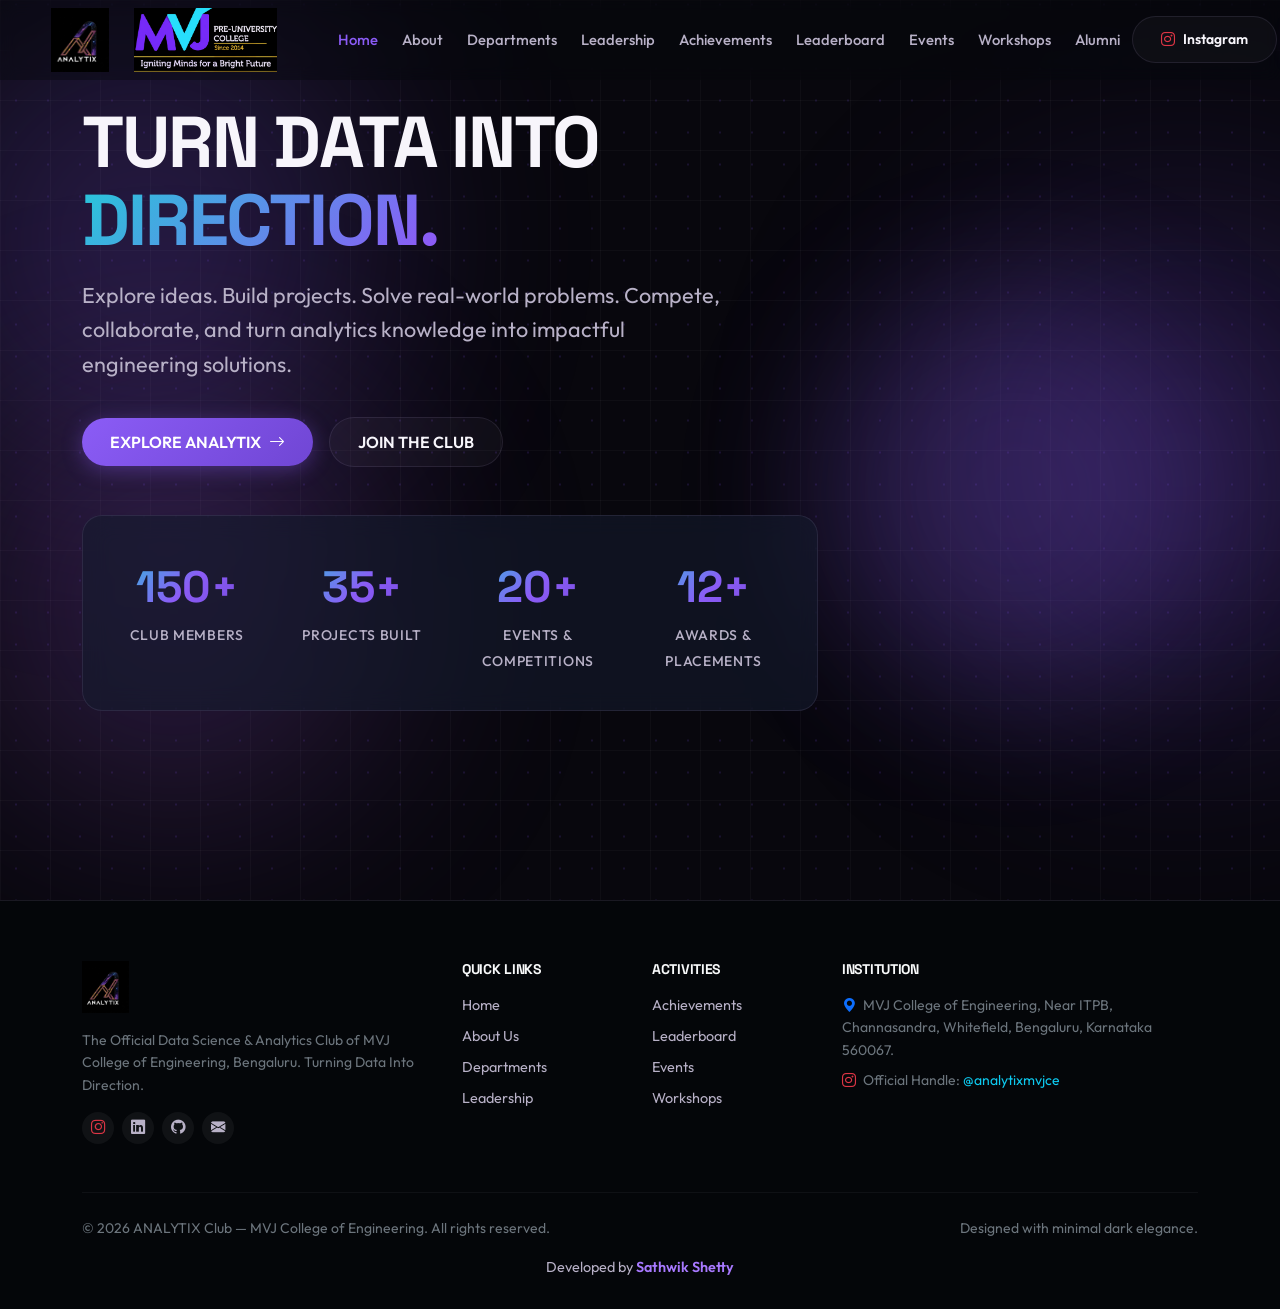
==== commit 4e100509: "Initial working version of ANALYTIX website" ====
--- a/index.html
+++ b/index.html
@@ -1,1666 +1,1672 @@
-<!DOCTYPE html>
-<html lang="en">
-
-<head>
-    <meta charset="UTF-8">
-    <meta name="viewport" content="width=device-width, initial-scale=1.0">
-    <title>ANALYTIX | Data Science & Analytics Club - MVJ College of Engineering</title>
-    <meta name="description"
-        content="ANALYTIX is the premier Data Science, Analytics, Design, and Media Club at MVJ College of Engineering. Turn Data Into Direction through workshops, hackathons, and real-world projects.">
-
-    <!-- Bootstrap 5 CDN -->
-    <link href="https://cdn.jsdelivr.net/npm/bootstrap@5.3.2/dist/css/bootstrap.min.css" rel="stylesheet">
-    <!-- Bootstrap Icons CDN -->
-    <link href="https://cdn.jsdelivr.net/npm/bootstrap-icons@1.11.1/font/bootstrap-icons.css" rel="stylesheet">
-
-    <!-- Google Fonts -->
-    <link rel="preconnect" href="https://fonts.googleapis.com">
-    <link rel="preconnect" href="https://fonts.gstatic.com" crossorigin>
-    <link
-        href="https://fonts.googleapis.com/css2?family=Outfit:wght@300;400;500;600;700;800&family=Space+Grotesk:wght@500;600;700&display=swap"
-        rel="stylesheet">
-    <link rel="stylesheet" href="style.css">
-</head>
-
-<body>
-
-    <!-- Ambient Grid & Glow Orbs for Continuous Parallax -->
-    <div class="bg-grid-pattern"></div>
-    <div class="glow-orb glow-orb-blue" style="top: 10%; left: -80px;"></div>
-    <div class="glow-orb glow-orb-indigo" style="top: 40%; right: -100px;"></div>
-    <div class="glow-orb glow-orb-violet" style="top: 70%; left: -80px;"></div>
-
-    <!-- ==========================================================================
-         FIXED RESPONSIVE NAVBAR
-         ========================================================================== -->
-    <nav class="navbar navbar-expand-lg navbar-analytix" id="mainNavbar">
-        <div class="container-fluid px-lg-5">
-            <a class="navbar-brand-logo" href="#hero" aria-label="ANALYTIX Home">
-                <img src="assets/images/logo.jpeg" alt="ANALYTIX Logo" class="brand-logo-img">
-                <img src="assets/images/mvj-college-logo-theme.png" alt="MVJ Pre-University College Logo"
-                    class="college-logo-navbar">
-            </a>
-
-            <button class="navbar-toggler" type="button" data-bs-toggle="collapse" data-bs-target="#navbarContent"
-                aria-controls="navbarContent" aria-expanded="false" aria-label="Toggle navigation">
-                <i class="bi bi-list fs-2"></i>
-            </button>
-
-            <div class="collapse navbar-collapse" id="navbarContent">
-                <ul class="navbar-nav mx-auto mb-2 mb-lg-0">
-                    <li class="nav-item"><a class="nav-link active" href="#hero">Home</a></li>
-                    <li class="nav-item"><a class="nav-link" href="#about">About</a></li>
-                    <li class="nav-item"><a class="nav-link" href="#departments">Departments</a></li>
-                    <li class="nav-item"><a class="nav-link" href="#leadership">Leadership</a></li>
-                    <li class="nav-item"><a class="nav-link" href="#achievements">Achievements</a></li>
-                    <li class="nav-item"><a class="nav-link" href="#leaderboard">Leaderboard</a></li>
-                    <li class="nav-item"><a class="nav-link" href="#events">Events</a></li>
-                    <li class="nav-item"><a class="nav-link" href="#workshops">Workshops</a></li>
-                    <li class="nav-item"><a class="nav-link" href="#alumni">Alumni</a></li>
-                </ul>
-                <div class="d-flex align-items-center gap-3">
-                    <a href="https://www.instagram.com/analytixmvjce?dlrf=MWZ4ZjUwYnRjbzU3NA==" target="_blank"
-                        rel="noopener noreferrer" class="btn btn-outline-glow btn-sm d-none d-xl-inline-flex"
-                        title="Follow ANALYTIX on Instagram">
-                        <i class="bi bi-instagram text-danger"></i> Instagram
-                    </a>
-                    <a href="login.html" class="btn btn-primary-glow btn-sm">
-                        <i class="bi bi-person-circle me-1"></i> Login
-                    </a>
-                </div>
-            </div>
-        </div>
-    </nav>
-
-    <div class="parallax-container">
-
-        <!-- ==========================================================================
-             HERO SECTION
-             ========================================================================== -->
-        <section id="hero" class="hero-section position-relative">
-            <div class="section-parallax-bg">
-                <div class="parallax-grid-overlay"></div>
-                <div class="parallax-shape parallax-shape-blue" style="top: 10%; right: 5%;" data-parallax-speed="0.45">
-                </div>
-            </div>
-
-            <div class="hero-bg-layer parallax-layer" data-parallax-speed="0.45">
-                <img src="assets/images/hero_bg.jpg" alt="Data Science Network Graphic" class="hero-bg-img"
-                    onerror="this.style.display='none'">
-            </div>
-
-            <div class="container hero-content text-center text-lg-start">
-                <div class="row align-items-center">
-                    <div class="col-lg-8" data-parallax-speed="0.12">
-                        <div class="reveal">
-                            <h1 class="hero-title">
-                                <span class="hero-title-line">TURN DATA INTO</span>
-                                <span class="hero-title-line gradient-text">DIRECTION.</span>
-                            </h1>
-                            <p class="hero-lead">
-                                Explore ideas. Build projects. Solve real-world problems. Compete, collaborate, and turn
-                                analytics knowledge into impactful engineering solutions.
-                            </p>
-                            <div
-                                class="d-flex flex-wrap gap-3 justify-content-center justify-content-lg-start align-items-center">
-                                <a href="#departments" class="btn btn-primary-glow">
-                                    EXPLORE ANALYTIX <i class="bi bi-arrow-right"></i>
-                                </a>
-                                <a href="#join" class="btn btn-outline-glow">
-                                    JOIN THE CLUB
-                                </a>
-                            </div>
-                        </div>
-
-                        <!-- Statistics Counter Strip -->
-                        <div class="stats-strip reveal mt-5" data-parallax-speed="-0.08">
-                            <div class="row g-3">
-                                <div class="col-6 col-md-3">
-                                    <div class="stat-box">
-                                        <span class="stat-number gradient-text" data-target="150"
-                                            data-suffix="+">0</span>
-                                        <span class="stat-label">Club Members</span>
-                                    </div>
-                                </div>
-                                <div class="col-6 col-md-3">
-                                    <div class="stat-box">
-                                        <span class="stat-number gradient-text" data-target="35"
-                                            data-suffix="+">0</span>
-                                        <span class="stat-label">Projects Built</span>
-                                    </div>
-                                </div>
-                                <div class="col-6 col-md-3">
-                                    <div class="stat-box">
-                                        <span class="stat-number gradient-text" data-target="20"
-                                            data-suffix="+">0</span>
-                                        <span class="stat-label">Events & Competitions</span>
-                                    </div>
-                                </div>
-                                <div class="col-6 col-md-3">
-                                    <div class="stat-box">
-                                        <span class="stat-number gradient-text" data-target="12"
-                                            data-suffix="+">0</span>
-                                        <span class="stat-label">Awards & Placements</span>
-                                    </div>
-                                </div>
-                            </div>
-                        </div>
-                    </div>
-                </div>
-            </div>
-        </section>
-
-        <!-- ==========================================================================
-             ABOUT SECTION
-             ========================================================================== -->
-        <section id="about" class="section-padding position-relative">
-            <div class="section-parallax-bg">
-                <div class="parallax-grid-overlay"></div>
-                <div class="parallax-shape parallax-shape-violet" style="top: 20%; left: 5%;"
-                    data-parallax-speed="0.45"></div>
-            </div>
-
-            <div class="container position-relative" style="z-index: 1;">
-                <div class="row justify-content-center text-center mb-5">
-                    <div class="col-lg-8 reveal" data-parallax-speed="0.08">
-                        <span class="badge-tag">Our Identity</span>
-                        <h2 class="section-title">Fueling Innovation Through Data & Creativity</h2>
-                        <p class="section-subtitle mx-auto">
-                            ANALYTIX is the official Data Science, Analytics, Design, and Media community at MVJ College
-                            of Engineering. We bridge academic theory with real-world industry challenges.
-                        </p>
-                    </div>
-                </div>
-
-                <div class="row g-4">
-                    <div class="col-md-4 reveal" data-parallax-speed="0.16">
-                        <div class="glass-card about-card">
-                            <div>
-                                <div class="feature-icon-box">
-                                    <i class="bi bi-graph-up-arrow"></i>
-                                </div>
-                                <h3>Practical Analytics</h3>
-                                <p class="text-secondary">
-                                    We move beyond textbook concepts. Members work with real datasets, building machine
-                                    learning models, predictive dashboards, and production web applications.
-                                </p>
-                            </div>
-                            <div class="mt-4 pt-3 border-top border-secondary border-opacity-10">
-                                <span class="badge-tag">Hands-on Focus</span>
-                            </div>
-                        </div>
-                    </div>
-
-                    <div class="col-md-4 reveal" data-parallax-speed="-0.12" style="transition-delay: 0.15s;">
-                        <div class="glass-card about-card">
-                            <div>
-                                <div class="feature-icon-box"
-                                    style="background: rgba(139,92,246,0.1); color: var(--accent-violet); border-color: rgba(139,92,246,0.25);">
-                                    <i class="bi bi-palette-fill"></i>
-                                </div>
-                                <h3>Design & Media Synergy</h3>
-                                <p class="text-secondary">
-                                    Data requires compelling storytelling. Our Design and Content teams work
-                                    side-by-side with developers to create intuitive interfaces and impactful media
-                                    outreach.
-                                </p>
-                            </div>
-                            <div class="mt-4 pt-3 border-top border-secondary border-opacity-10">
-                                <span class="badge-tag badge-violet">Cross-Functional</span>
-                            </div>
-                        </div>
-                    </div>
-
-                    <div class="col-md-4 reveal" data-parallax-speed="0.16" style="transition-delay: 0.3s;">
-                        <div class="glass-card about-card">
-                            <div>
-                                <div class="feature-icon-box"
-                                    style="background: rgba(6,182,212,0.1); color: var(--accent-cyan); border-color: rgba(6,182,212,0.25);">
-                                    <i class="bi bi-trophy-fill"></i>
-                                </div>
-                                <h3>Competitive Spirit</h3>
-                                <p class="text-secondary">
-                                    We regularly organize inter-departmental hackathons, code jams, and analytics
-                                    leagues. We mentor members to compete in national-level engineering challenges.
-                                </p>
-                            </div>
-                            <div class="mt-4 pt-3 border-top border-secondary border-opacity-10">
-                                <span class="badge-tag badge-cyan">Excellence</span>
-                            </div>
-                        </div>
-                    </div>
-                </div>
-            </div>
-        </section>
-
-        <!-- ==========================================================================
-             DEPARTMENTS SECTION
-             ========================================================================== -->
-        <section id="departments" class="section-padding position-relative">
-            <div class="section-parallax-bg">
-                <div class="parallax-grid-overlay"></div>
-                <div class="parallax-shape parallax-shape-cyan" style="bottom: 10%; right: 8%;"
-                    data-parallax-speed="0.4"></div>
-            </div>
-
-            <div class="container position-relative" style="z-index: 1;">
-                <div class="row justify-content-center text-center mb-5">
-                    <div class="col-lg-8 reveal" data-parallax-speed="0.08">
-                        <span class="badge-tag">Core Structure</span>
-                        <h2 class="section-title">Club Departments</h2>
-                        <p class="section-subtitle mx-auto">
-                            Three specialized pillars driving analytical precision, visual aesthetic, and audience
-                            engagement across MVJCE.
-                        </p>
-                    </div>
-                </div>
-
-                <div class="row g-4">
-                    <!-- Technical Department -->
-                    <div class="col-lg-4 reveal" data-parallax-speed="0.15">
-                        <div class="glass-card dept-card h-100">
-                            <span class="badge-tag mb-3"><i class="bi bi-code-slash"></i> Technical</span>
-                            <h3>Technical Team</h3>
-                            <p class="text-secondary small mb-4">
-                                Engine room of ANALYTIX. Focuses on data engineering, machine learning pipelines,
-                                full-stack web applications, and competition algorithms.
-                            </p>
-
-                            <h5 class="fs-6 text-uppercase text-muted fw-bold">Focus Areas:</h5>
-                            <div class="mb-3">
-                                <span class="skill-tag">Data Science</span>
-                                <span class="skill-tag">Python / ML</span>
-                                <span class="skill-tag">Web Development</span>
-                                <span class="skill-tag">SQL Analytics</span>
-                                <span class="skill-tag">Hackathons</span>
-                            </div>
-
-                            <div class="dept-poc-pill mt-auto">
-                                <div class="poc-avatar">TC</div>
-                                <div>
-                                    <div class="fw-bold small">Technical POC</div>
-                                    <div class="text-muted extra-small">Lead Developer & Data Engineer</div>
-                                </div>
-                            </div>
-                        </div>
-                    </div>
-
-                    <!-- Design Department -->
-                    <div class="col-lg-4 reveal" data-parallax-speed="-0.12" style="transition-delay: 0.15s;">
-                        <div class="glass-card dept-card dept-card-design h-100">
-                            <span class="badge-tag badge-violet mb-3"><i class="bi bi-brush-fill"></i> Creative</span>
-                            <h3>Design Team</h3>
-                            <p class="text-secondary small mb-4">
-                                Crafting visual identity, UI/UX prototypes, event banners, vector graphics, and data
-                                visualization dashboards that captivate users.
-                            </p>
-
-                            <h5 class="fs-6 text-uppercase text-muted fw-bold">Focus Areas:</h5>
-                            <div class="mb-3">
-                                <span class="skill-tag">UI/UX Design</span>
-                                <span class="skill-tag">Figma</span>
-                                <span class="skill-tag">Brand Identity</span>
-                                <span class="skill-tag">Event Posters</span>
-                                <span class="skill-tag">Data Graphics</span>
-                            </div>
-
-                            <div class="dept-poc-pill mt-auto">
-                                <div class="poc-avatar" style="background: var(--accent-violet);">DS</div>
-                                <div>
-                                    <div class="fw-bold small">Design POC</div>
-                                    <div class="text-muted extra-small">Lead UI/UX Designer</div>
-                                </div>
-                            </div>
-                        </div>
-                    </div>
-
-                    <!-- MOC Department -->
-                    <div class="col-lg-4 reveal" data-parallax-speed="0.15" style="transition-delay: 0.3s;">
-                        <div class="glass-card dept-card dept-card-moc h-100">
-                            <span class="badge-tag badge-cyan mb-3"><i class="bi bi-megaphone-fill"></i> Outreach</span>
-                            <h3>MOC — Media & Content</h3>
-                            <p class="text-secondary small mb-4">
-                                Storytelling engine managing event coverage, technical blogs, social media campaigns,
-                                video reels, and announcements.
-                            </p>
-
-                            <h5 class="fs-6 text-uppercase text-muted fw-bold">Focus Areas:</h5>
-                            <div class="mb-3">
-                                <span class="skill-tag">Content Writing</span>
-                                <span class="skill-tag">Instagram Reels</span>
-                                <span class="skill-tag">Event Coverage</span>
-                                <span class="skill-tag">Photography</span>
-                                <span class="skill-tag">Public Relations</span>
-                            </div>
-
-                            <div class="dept-poc-pill mt-auto">
-                                <div class="poc-avatar" style="background: var(--accent-cyan);">MC</div>
-                                <div>
-                                    <div class="fw-bold small">MOC POC</div>
-                                    <div class="text-muted extra-small">Head of Media & Content</div>
-                                </div>
-                            </div>
-                        </div>
-                    </div>
-                </div>
-            </div>
-        </section>
-
-        <!-- ==========================================================================
-             SENIOR MEMBERS & LEADERSHIP HIERARCHY
-             ========================================================================== -->
-        <section id="leadership" class="section-padding position-relative">
-            <div class="section-parallax-bg">
-                <div class="parallax-grid-overlay"></div>
-                <div class="parallax-shape parallax-shape-blue" style="top: 30%; left: 5%;" data-parallax-speed="0.45">
-                </div>
-            </div>
-
-            <div class="container position-relative" style="z-index: 1;">
-                <div class="row justify-content-center text-center mb-5">
-                    <div class="col-lg-8 reveal" data-parallax-speed="0.08">
-                        <span class="badge-tag">Hierarchy</span>
-                        <h2 class="section-title">Club Leadership & Senior Members</h2>
-                        <p class="section-subtitle mx-auto">
-                            Recognizing the dedicated seniors, department points of contact, and core contributors
-                            steering ANALYTIX toward excellence.
-                        </p>
-                    </div>
-                </div>
-
-                <!-- Tier 1: Club Leadership & Faculty Mentors -->
-                <div class="leadership-tier reveal">
-                    <h4 class="tier-title"><i class="bi bi-star-fill text-warning"></i> Executive Leadership</h4>
-                    <div class="row g-4 justify-content-center">
-                        <div class="col-md-6 col-lg-4" data-parallax-speed="0.14">
-                            <div class="member-card member-card-leader">
-                                <div class="member-avatar">
-                                    <i class="bi bi-person-bounding-box"></i>
-                                </div>
-                                <h4 class="member-name">Faculty Coordinator</h4>
-                                <div class="member-role"><i class="bi bi-mortarboard-fill"></i> Faculty Mentor, MVJCE
-                                </div>
-                                <p class="member-bio">Guiding academic research, institutional alignment, and industry
-                                    collaborations for ANALYTIX Data Science Club.</p>
-                                <div class="member-socials">
-                                    <a href="#" class="social-icon-btn" title="LinkedIn Profile"><i
-                                            class="bi bi-linkedin"></i></a>
-                                    <a href="mailto:analytix@mvjce.edu.in" class="social-icon-btn"
-                                        title="Official Email"><i class="bi bi-envelope-fill"></i></a>
-                                </div>
-                            </div>
-                        </div>
-
-                        <div class="col-md-6 col-lg-4" data-parallax-speed="-0.1">
-                            <div class="member-card member-card-leader">
-                                <div class="member-avatar">
-                                    <i class="bi bi-person-fill-gear"></i>
-                                </div>
-                                <h4 class="member-name">President / Club Lead</h4>
-                                <div class="member-role"><i class="bi bi-shield-check"></i> Senior Lead (4th Year)</div>
-                                <p class="member-bio">Overseeing operations, hackathon strategies, inter-departmental
-                                    workflows, and industry partnerships.</p>
-                                <div class="member-socials">
-                                    <a href="#" class="social-icon-btn"><i class="bi bi-linkedin"></i></a>
-                                    <a href="#" class="social-icon-btn"><i class="bi bi-github"></i></a>
-                                </div>
-                            </div>
-                        </div>
-                    </div>
-                </div>
-            </div>
-        </section>
-
-        <!-- ==========================================================================
-             ACHIEVEMENTS & PROJECT SHOWCASE
-             ========================================================================== -->
-        <section id="achievements" class="section-padding position-relative">
-            <div class="section-parallax-bg">
-                <div class="parallax-grid-overlay"></div>
-                <div class="parallax-shape parallax-shape-violet" style="top: 15%; right: 5%;"
-                    data-parallax-speed="0.45"></div>
-            </div>
-
-            <div class="container position-relative" style="z-index: 1;">
-                <div class="row justify-content-center text-center mb-5">
-                    <div class="col-lg-8 reveal" data-parallax-speed="0.08">
-                        <span class="badge-tag">Track Record</span>
-                        <h2 class="section-title">Achievements & Projects</h2>
-                        <p class="section-subtitle mx-auto">
-                            Showcasing hackathon victories, research projects, and creative breakthroughs built by
-                            ANALYTIX members.
-                        </p>
-                    </div>
-                </div>
-
-                <div class="row g-4">
-                    <div class="col-md-6 col-lg-4 reveal" data-parallax-speed="0.16">
-                        <div class="glass-card achievement-card">
-                            <div class="d-flex justify-content-between align-items-center mb-3">
-                                <span class="badge-tag">Hackathon</span>
-                                <span class="achievement-meta">2025</span>
-                            </div>
-                            <h3>Smart City Predictive Analytics</h3>
-                            <p class="text-secondary small">
-                                Developed a real-time traffic flow prediction model using IoT sensor data and LSTM
-                                neural networks, securing 1st Prize in State-Level Tech Fest.
-                            </p>
-                            <div
-                                class="mt-auto pt-3 border-top border-secondary border-opacity-10 d-flex justify-content-between align-items-center">
-                                <span class="text-warning small fw-bold"><i class="bi bi-trophy-fill"></i> 1st
-                                    Winner</span>
-                                <a href="#" class="btn btn-outline-glow btn-sm">Details <i
-                                        class="bi bi-arrow-right"></i></a>
-                            </div>
-                        </div>
-                    </div>
-
-                    <div class="col-md-6 col-lg-4 reveal" data-parallax-speed="-0.1" style="transition-delay: 0.15s;">
-                        <div class="glass-card achievement-card">
-                            <div class="d-flex justify-content-between align-items-center mb-3">
-                                <span class="badge-tag badge-violet">UI/UX Project</span>
-                                <span class="achievement-meta">2025</span>
-                            </div>
-                            <h3>Campus Analytics Portal</h3>
-                            <p class="text-secondary small">
-                                Redesigned MVJCE student attendance & academic analytics dashboard with custom
-                                glassmorphism components and intuitive charts.
-                            </p>
-                            <div
-                                class="mt-auto pt-3 border-top border-secondary border-opacity-10 d-flex justify-content-between align-items-center">
-                                <span class="text-info small fw-bold"><i class="bi bi-check-circle-fill"></i>
-                                    Deployed</span>
-                                <a href="#" class="btn btn-outline-glow btn-sm">View Prototype</a>
-                            </div>
-                        </div>
-                    </div>
-
-                    <div class="col-md-6 col-lg-4 reveal" data-parallax-speed="0.16" style="transition-delay: 0.3s;">
-                        <div class="glass-card achievement-card">
-                            <div class="d-flex justify-content-between align-items-center mb-3">
-                                <span class="badge-tag badge-cyan">Research</span>
-                                <span class="achievement-meta">2024</span>
-                            </div>
-                            <h3>Healthcare Churn Prediction</h3>
-                            <p class="text-secondary small">
-                                Formulated supervised classification pipeline to identify patient readmission risks
-                                using open health datasets with 94.2% ROC-AUC score.
-                            </p>
-                            <div
-                                class="mt-auto pt-3 border-top border-secondary border-opacity-10 d-flex justify-content-between align-items-center">
-                                <span class="text-success small fw-bold"><i class="bi bi-journal-code"></i> Paper
-                                    Published</span>
-                                <a href="#" class="btn btn-outline-glow btn-sm">Paper Link</a>
-                            </div>
-                        </div>
-                    </div>
-                </div>
-            </div>
-        </section>
-
-        <!-- ==========================================================================
-             PARTICIPATION POINTS & LEADERBOARD
-             ========================================================================== -->
-        <section id="leaderboard" class="section-padding position-relative">
-            <div class="section-parallax-bg">
-                <div class="parallax-grid-overlay"></div>
-            </div>
-
-            <div class="container position-relative" style="z-index: 1;">
-                <div class="row justify-content-center text-center mb-4">
-                    <div class="col-lg-8 reveal" data-parallax-speed="0.08">
-                        <span class="badge-tag"><i class="bi bi-bar-chart-line-fill"></i> Live Rankings</span>
-                        <h2 class="section-title">Activity Leaderboard</h2>
-                        <p class="section-subtitle mx-auto">
-                            Recognizing member engagement in hackathons, workshops, code submissions, and volunteering.
-                        </p>
-                    </div>
-                </div>
-
-                <!-- Top 3 Podium Cards -->
-                <div class="podium-container reveal" data-parallax-speed="0.12">
-                    <!-- 2nd Rank -->
-                    <div class="podium-card podium-2">
-                        <div class="podium-rank">2</div>
-                        <h5 class="fw-bold mt-2 mb-1">Ananya Rao</h5>
-                        <span class="badge-tag badge-violet extra-small mb-2">Design</span>
-                        <div class="fw-bold text-light">385 pts</div>
-                    </div>
-                    <!-- 1st Rank -->
-                    <div class="podium-card podium-1" data-parallax-speed="-0.08">
-                        <div class="podium-rank"><i class="bi bi-crown-fill"></i></div>
-                        <h5 class="fw-bold mt-2 mb-1">Aarav Sharma</h5>
-                        <span class="badge-tag extra-small mb-2">Technical</span>
-                        <div class="fw-bold text-warning fs-5">420 pts</div>
-                    </div>
-                    <!-- 3rd Rank -->
-                    <div class="podium-card podium-3">
-                        <div class="podium-rank">3</div>
-                        <h5 class="fw-bold mt-2 mb-1">Rohan Kulkarni</h5>
-                        <span class="badge-tag extra-small mb-2">Technical</span>
-                        <div class="fw-bold text-light">350 pts</div>
-                    </div>
-                </div>
-
-                <!-- Controls & Filter Strip -->
-                <div class="row justify-content-between align-items-center mb-3 g-3 reveal">
-                    <div class="col-md-5">
-                        <select class="form-select form-select-custom form-select-sm" id="leaderboardFilterDept">
-                            <option value="All">All Departments</option>
-                            <option value="Technical">Technical Team</option>
-                            <option value="Design">Design Team</option>
-                            <option value="MOC">MOC (Media & Content)</option>
-                        </select>
-                    </div>
-                    <div class="col-md-4 text-md-end">
-                        <button class="btn btn-outline-glow btn-sm" data-bs-toggle="modal"
-                            data-bs-target="#scoringCriteriaModal">
-                            <i class="bi bi-question-circle me-1"></i> Scoring Rules
-                        </button>
-                    </div>
-                </div>
-
-                <!-- Leaderboard Table -->
-                <div class="leaderboard-table-wrapper reveal">
-                    <div class="table-responsive">
-                        <table class="table table-dark-custom align-middle">
-                            <thead>
-                                <tr>
-                                    <th style="width: 80px;">Rank</th>
-                                    <th>Member Name</th>
-                                    <th>Department</th>
-                                    <th>Points</th>
-                                    <th>Recent Contributions</th>
-                                </tr>
-                            </thead>
-                            <tbody id="leaderboardTableBody">
-                                <!-- Populated dynamically by JS -->
-                            </tbody>
-                        </table>
-                    </div>
-                </div>
-            </div>
-        </section>
-
-        <!-- ==========================================================================
-             EVENTS & COMPETITIONS SECTION
-             ========================================================================== -->
-        <section id="events" class="section-padding position-relative">
-            <div class="section-parallax-bg">
-                <div class="parallax-grid-overlay"></div>
-                <div class="parallax-shape parallax-shape-cyan" style="top: 25%; left: 10%;" data-parallax-speed="0.4">
-                </div>
-            </div>
-
-            <div class="container position-relative" style="z-index: 1;">
-                <div class="row justify-content-center text-center mb-5">
-                    <div class="col-lg-8 reveal" data-parallax-speed="0.08">
-                        <span class="badge-tag"><i class="bi bi-calendar-event-fill"></i> Engagement</span>
-                        <h2 class="section-title">Events & Competitions</h2>
-                        <p class="section-subtitle mx-auto">
-                            Participate in upcoming analytics leagues, inter-college hackathons, and design sprints.
-                        </p>
-                    </div>
-                </div>
-
-                <!-- Event Category Filter Buttons -->
-                <div class="filter-btn-group justify-content-center reveal">
-                    <button class="btn-filter active" data-event-filter="all">All Events</button>
-                    <button class="btn-filter" data-event-filter="upcoming">Upcoming</button>
-                    <button class="btn-filter" data-event-filter="ongoing">Ongoing</button>
-                    <button class="btn-filter" data-event-filter="completed">Completed</button>
-                </div>
-
-                <div class="row g-4 mt-2">
-                    <!-- Event 1 -->
-                    <div class="col-md-6 col-lg-4 event-card-col reveal" data-event-category="upcoming"
-                        data-parallax-speed="0.15">
-                        <div class="glass-card event-card">
-                            <div>
-                                <div class="d-flex justify-content-between align-items-center mb-3">
-                                    <span class="event-status-badge status-upcoming">Upcoming</span>
-                                    <span class="text-muted small"><i class="bi bi-clock me-1"></i> Oct 28, 2026</span>
-                                </div>
-                                <h4>DataSprint 2026: 24h Hackathon</h4>
-                                <p class="text-secondary small">
-                                    24-hour analytics sprint solving real urban data problems using Machine Learning and
-                                    Python. Open to all MVJCE branches.
-                                </p>
-                            </div>
-                            <div
-                                class="mt-4 pt-3 border-top border-secondary border-opacity-10 d-flex justify-content-between align-items-center">
-                                <span class="text-muted extra-small">Deadline: Oct 25</span>
-                                <button class="btn btn-primary-glow btn-sm"
-                                    onclick="openEventRegistrationModal('DataSprint 2026: 24h Hackathon')">
-                                    Register Now
-                                </button>
-                            </div>
-                        </div>
-                    </div>
-
-                    <!-- Event 2 -->
-                    <div class="col-md-6 col-lg-4 event-card-col reveal" data-event-category="ongoing"
-                        data-parallax-speed="-0.1" style="transition-delay: 0.15s;">
-                        <div class="glass-card event-card">
-                            <div>
-                                <div class="d-flex justify-content-between align-items-center mb-3">
-                                    <span class="event-status-badge status-ongoing">Ongoing</span>
-                                    <span class="text-muted small"><i class="bi bi-lightning-charge me-1"></i> Live
-                                        Challenge</span>
-                                </div>
-                                <h4>UI/UX Data Dashboard Contest</h4>
-                                <p class="text-secondary small">
-                                    Craft intuitive data dashboard prototypes in Figma for campus energy optimization
-                                    metrics.
-                                </p>
-                            </div>
-                            <div
-                                class="mt-4 pt-3 border-top border-secondary border-opacity-10 d-flex justify-content-between align-items-center">
-                                <span class="text-muted extra-small">Submissions Open</span>
-                                <button class="btn btn-primary-glow btn-sm"
-                                    onclick="openEventRegistrationModal('UI/UX Data Dashboard Contest')">
-                                    Submit Design
-                                </button>
-                            </div>
-                        </div>
-                    </div>
-
-                    <!-- Event 3 -->
-                    <div class="col-md-6 col-lg-4 event-card-col reveal" data-event-category="completed"
-                        data-parallax-speed="0.15" style="transition-delay: 0.3s;">
-                        <div class="glass-card event-card">
-                            <div>
-                                <div class="d-flex justify-content-between align-items-center mb-3">
-                                    <span class="event-status-badge status-completed">Completed</span>
-                                    <span class="text-muted small">Sept 2026</span>
-                                </div>
-                                <h4>SQL Analytics Battleground</h4>
-                                <p class="text-secondary small">
-                                    Fast-paced SQL query competition testing database joins, aggregation, and
-                                    performance tuning under pressure.
-                                </p>
-                            </div>
-                            <div
-                                class="mt-4 pt-3 border-top border-secondary border-opacity-10 d-flex justify-content-between align-items-center">
-                                <span class="text-muted extra-small">45 Participants</span>
-                                <button class="btn btn-outline-glow btn-sm" disabled>Event Concluded</button>
-                            </div>
-                        </div>
-                    </div>
-                </div>
-            </div>
-        </section>
-
-        <!-- ==========================================================================
-             WORKSHOPS & PRACTICAL CHALLENGES (WITH DATASET DOWNLOADS)
-             ========================================================================== -->
-        <section id="workshops" class="section-padding position-relative">
-            <div class="section-parallax-bg">
-                <div class="parallax-grid-overlay"></div>
-                <div class="parallax-shape parallax-shape-blue" style="bottom: 15%; right: 5%;"
-                    data-parallax-speed="0.4"></div>
-            </div>
-
-            <div class="container position-relative" style="z-index: 1;">
-                <div class="row justify-content-center text-center mb-5">
-                    <div class="col-lg-8 reveal" data-parallax-speed="0.08">
-                        <span class="badge-tag"><i class="bi bi-file-earmark-code-fill"></i> Practical Learning</span>
-                        <h2 class="section-title">Workshops & Datasets</h2>
-                        <p class="section-subtitle mx-auto">
-                            Download raw datasets, solve practical engineering challenges, and earn points on the club
-                            leaderboard.
-                        </p>
-                    </div>
-                </div>
-
-                <div class="row g-4">
-                    <!-- Challenge 1 -->
-                    <div class="col-md-6 col-lg-4 reveal" data-parallax-speed="0.16">
-                        <div class="glass-card challenge-card h-100">
-                            <div class="d-flex justify-content-between align-items-center mb-3">
-                                <span class="badge-tag">Python & ML</span>
-                                <span class="text-warning extra-small fw-bold">+100 Leaderboard Pts</span>
-                            </div>
-                            <h4>Customer Churn Predictive Model</h4>
-                            <p class="text-secondary small mb-3">
-                                Train a logistic regression or random forest model to predict customer churn using
-                                telecom service records.
-                            </p>
-
-                            <div class="mb-4">
-                                <div class="fw-bold extra-small text-uppercase text-muted mb-2">Available Dataset:</div>
-                                <a href="assets/datasets/customer_churn_dataset.csv" download class="dataset-link-btn">
-                                    <i class="bi bi-download"></i> customer_churn_dataset.csv
-                                </a>
-                            </div>
-
-                            <div
-                                class="mt-auto pt-3 border-top border-secondary border-opacity-10 d-flex justify-content-between align-items-center">
-                                <span class="text-muted extra-small">Diff: Intermediate</span>
-                                <button class="btn btn-primary-glow btn-sm"
-                                    onclick="openChallengeModal('Customer Churn Predictive Model')">
-                                    Submit Solution
-                                </button>
-                            </div>
-                        </div>
-                    </div>
-
-                    <!-- Challenge 2 -->
-                    <div class="col-md-6 col-lg-4 reveal" data-parallax-speed="-0.1" style="transition-delay: 0.15s;">
-                        <div class="glass-card challenge-card h-100" style="border-left-color: var(--accent-cyan);">
-                            <div class="d-flex justify-content-between align-items-center mb-3">
-                                <span class="badge-tag badge-cyan">Data Science</span>
-                                <span class="text-warning extra-small fw-bold">+75 Leaderboard Pts</span>
-                            </div>
-                            <h4>Real Estate Pricing Regression</h4>
-                            <p class="text-secondary small mb-3">
-                                Predict housing property prices based on square footage, locality scores, and proximity
-                                to metro lines.
-                            </p>
-
-                            <div class="mb-4">
-                                <div class="fw-bold extra-small text-uppercase text-muted mb-2">Available Dataset:</div>
-                                <a href="assets/datasets/housing_prices_predictive.csv" download
-                                    class="dataset-link-btn">
-                                    <i class="bi bi-download"></i> housing_prices_predictive.csv
-                                </a>
-                            </div>
-
-                            <div
-                                class="mt-auto pt-3 border-top border-secondary border-opacity-10 d-flex justify-content-between align-items-center">
-                                <span class="text-muted extra-small">Diff: Beginner</span>
-                                <button class="btn btn-primary-glow btn-sm"
-                                    onclick="openChallengeModal('Real Estate Pricing Regression')">
-                                    Submit Solution
-                                </button>
-                            </div>
-                        </div>
-                    </div>
-
-                    <!-- Challenge 3 -->
-                    <div class="col-md-6 col-lg-4 reveal" data-parallax-speed="0.16" style="transition-delay: 0.3s;">
-                        <div class="glass-card challenge-card h-100" style="border-left-color: var(--accent-violet);">
-                            <div class="d-flex justify-content-between align-items-center mb-3">
-                                <span class="badge-tag badge-violet">SQL Analytics</span>
-                                <span class="text-warning extra-small fw-bold">+85 Leaderboard Pts</span>
-                            </div>
-                            <h4>Retail Sales Trends Analysis</h4>
-                            <p class="text-secondary small mb-3">
-                                Analyze regional sales revenue, category growth rate, and customer satisfaction using
-                                SQL aggregation.
-                            </p>
-
-                            <div class="mb-4">
-                                <div class="fw-bold extra-small text-uppercase text-muted mb-2">Available Dataset:</div>
-                                <a href="assets/datasets/sales_trends_2025.csv" download class="dataset-link-btn">
-                                    <i class="bi bi-download"></i> sales_trends_2025.csv
-                                </a>
-                            </div>
-
-                            <div
-                                class="mt-auto pt-3 border-top border-secondary border-opacity-10 d-flex justify-content-between align-items-center">
-                                <span class="text-muted extra-small">Diff: Intermediate</span>
-                                <button class="btn btn-primary-glow btn-sm"
-                                    onclick="openChallengeModal('Retail Sales Trends Analysis')">
-                                    Submit Solution
-                                </button>
-                            </div>
-                        </div>
-                    </div>
-                </div>
-            </div>
-        </section>
-
-        <!-- ==========================================================================
-             ALUMNI NETWORK SECTION
-             ========================================================================== -->
-        <section id="alumni" class="section-padding position-relative">
-            <div class="section-parallax-bg">
-                <div class="parallax-grid-overlay"></div>
-            </div>
-
-            <div class="container position-relative" style="z-index: 1;">
-                <div class="row justify-content-center text-center mb-5">
-                    <div class="col-lg-8 reveal" data-parallax-speed="0.08">
-                        <span class="badge-tag"><i class="bi bi-diagram-3-fill"></i> Mentorship</span>
-                        <h2 class="section-title">Alumni Network</h2>
-                        <p class="section-subtitle mx-auto">
-                            Connecting current MVJCE students with ANALYTIX alumni working at leading tech enterprises.
-                        </p>
-                    </div>
-                </div>
-
-                <div class="row g-4">
-                    <div class="col-md-4 reveal" data-parallax-speed="0.14">
-                        <div class="alumni-card h-100">
-                            <div>
-                                <div class="d-flex align-items-center gap-3 mb-3">
-                                    <div class="poc-avatar fs-5" style="width: 48px; height: 48px;">VK</div>
-                                    <div>
-                                        <h5 class="mb-0 fw-bold">Vikram K.</h5>
-                                        <span class="text-muted extra-small">Batch of 2023 | Ex-Tech Lead</span>
-                                    </div>
-                                </div>
-                                <div class="fw-semibold text-primary mb-2">Data Engineer @ Enterprise AI</div>
-                                <p class="text-secondary small">
-                                    "ANALYTIX gave me my first hands-on experience building distributed data pipelines
-                                    during college hackathons."
-                                </p>
-                            </div>
-                            <div
-                                class="mt-3 pt-3 border-top border-secondary border-opacity-10 d-flex justify-content-between align-items-center">
-                                <span class="badge-tag extra-small">Mentorship</span>
-                                <a href="#" class="btn btn-outline-glow btn-sm"
-                                    onclick="showToast('Connecting with Alumni Profile...', 'info'); return false;">
-                                    <i class="bi bi-linkedin"></i> Connect
-                                </a>
-                            </div>
-                        </div>
-                    </div>
-
-                    <div class="col-md-4 reveal" data-parallax-speed="-0.1" style="transition-delay: 0.15s;">
-                        <div class="alumni-card h-100">
-                            <div>
-                                <div class="d-flex align-items-center gap-3 mb-3">
-                                    <div class="poc-avatar fs-5"
-                                        style="width: 48px; height: 48px; background: var(--accent-violet);">PS</div>
-                                    <div>
-                                        <h5 class="mb-0 fw-bold">Pooja S.</h5>
-                                        <span class="text-muted extra-small">Batch of 2024 | Ex-Design POC</span>
-                                    </div>
-                                </div>
-                                <div class="fw-semibold text-violet mb-2" style="color: var(--accent-violet);">Senior
-                                    Product Designer @ SaaS Inc</div>
-                                <p class="text-secondary small">
-                                    "Designing for ANALYTIX taught me real design systems and how to present complex
-                                    data visually."
-                                </p>
-                            </div>
-                            <div
-                                class="mt-3 pt-3 border-top border-secondary border-opacity-10 d-flex justify-content-between align-items-center">
-                                <span class="badge-tag badge-violet extra-small">UI/UX Guide</span>
-                                <a href="#" class="btn btn-outline-glow btn-sm"
-                                    onclick="showToast('Connecting with Alumni Profile...', 'info'); return false;">
-                                    <i class="bi bi-linkedin"></i> Connect
-                                </a>
-                            </div>
-                        </div>
-                    </div>
-
-                    <div class="col-md-4 reveal" data-parallax-speed="0.14" style="transition-delay: 0.3s;">
-                        <div class="alumni-card h-100">
-                            <div>
-                                <div class="d-flex align-items-center gap-3 mb-3">
-                                    <div class="poc-avatar fs-5"
-                                        style="width: 48px; height: 48px; background: var(--accent-cyan);">RD</div>
-                                    <div>
-                                        <h5 class="mb-0 fw-bold">Rahul D.</h5>
-                                        <span class="text-muted extra-small">Batch of 2022 | Ex-Vice President</span>
-                                    </div>
-                                </div>
-                                <div class="fw-semibold text-cyan mb-2" style="color: var(--accent-cyan);">ML Research
-                                    Engineer @ Analytics Corp</div>
-                                <p class="text-secondary small">
-                                    "Always happy to mentor MVJCE students preparing for data analyst and data
-                                    engineering campus placements."
-                                </p>
-                            </div>
-                            <div
-                                class="mt-3 pt-3 border-top border-secondary border-opacity-10 d-flex justify-content-between align-items-center">
-                                <span class="badge-tag badge-cyan extra-small">Career Guidance</span>
-                                <a href="#" class="btn btn-outline-glow btn-sm"
-                                    onclick="showToast('Connecting with Alumni Profile...', 'info'); return false;">
-                                    <i class="bi bi-linkedin"></i> Connect
-                                </a>
-                            </div>
-                        </div>
-                    </div>
-                </div>
-            </div>
-        </section>
-
-        <!-- ==========================================================================
-             MEMBERSHIP APPLICATION — JOIN ANALYTIX
-             ========================================================================== -->
-        <section id="join" class="section-padding position-relative">
-            <div class="section-parallax-bg">
-                <div class="parallax-grid-overlay"></div>
-                <div class="parallax-shape parallax-shape-violet" style="top: 10%; right: 15%;"
-                    data-parallax-speed="0.45"></div>
-            </div>
-
-            <div class="container position-relative" style="z-index: 1;">
-                <div class="row justify-content-center">
-                    <div class="col-lg-8 text-center reveal mb-5" data-parallax-speed="0.08">
-                        <span class="badge-tag"><i class="bi bi-send-fill"></i> Become a Member</span>
-                        <h2 class="section-title">Join ANALYTIX Club</h2>
-                        <p class="section-subtitle mx-auto">
-                            Are you ready to build real projects, compete in hackathons, and level up your data & design
-                            skills at MVJCE? Submit your membership application below.
-                        </p>
-                    </div>
-                </div>
-
-                <div class="row justify-content-center">
-                    <div class="col-lg-8 reveal" data-parallax-speed="0.06">
-                        <div class="glass-card p-4 p-md-5">
-                            <form id="membershipForm" novalidate>
-                                <div class="row g-3">
-                                    <div class="col-md-6">
-                                        <label for="memName" class="form-label-custom">Full Name *</label>
-                                        <input type="text" class="form-control form-control-custom" id="memName"
-                                            placeholder="e.g. Rahul Sharma" required>
-                                    </div>
-                                    <div class="col-md-6">
-                                        <label for="memEmail" class="form-label-custom">College Email ID *</label>
-                                        <input type="email" class="form-control form-control-custom" id="memEmail"
-                                            placeholder="name@mvjce.edu.in" required>
-                                    </div>
-                                    <div class="col-md-6">
-                                        <label for="memYear" class="form-label-custom">Academic Year *</label>
-                                        <select class="form-select form-select-custom" id="memYear" required>
-                                            <option value="" selected disabled>Select Year</option>
-                                            <option value="1st Year">1st Year</option>
-                                            <option value="2nd Year">2nd Year</option>
-                                            <option value="3rd Year">3rd Year</option>
-                                            <option value="4th Year">4th Year</option>
-                                        </select>
-                                    </div>
-                                    <div class="col-md-6">
-                                        <label for="memDept" class="form-label-custom">Preferred Department *</label>
-                                        <select class="form-select form-select-custom" id="memDept" required>
-                                            <option value="" selected disabled>Select Department</option>
-                                            <option value="Technical">Technical (Data, Web, Coding)</option>
-                                            <option value="Design">Design (UI/UX, Visuals, Posters)</option>
-                                            <option value="MOC">MOC (Media, Reels, Content)</option>
-                                        </select>
-                                    </div>
-                                    <div class="col-12">
-                                        <label for="memSkills" class="form-label-custom">Current Skills &
-                                            Interests</label>
-                                        <input type="text" class="form-control form-control-custom" id="memSkills"
-                                            placeholder="e.g. Python, SQL, Figma, Video Editing, React, C++">
-                                    </div>
-                                    <div class="col-12">
-                                        <label for="memReason" class="form-label-custom">Why do you want to join
-                                            ANALYTIX? *</label>
-                                        <textarea class="form-control form-control-custom" id="memReason" rows="3"
-                                            placeholder="Briefly describe your goals and interest in data science..."
-                                            required></textarea>
-                                    </div>
-                                    <div class="col-12 text-center mt-4">
-                                        <button type="submit" class="btn btn-primary-glow btn-lg px-5">
-                                            Submit Application <i class="bi bi-send-check-fill me-1"></i>
-                                        </button>
-                                    </div>
-                                </div>
-                            </form>
-                        </div>
-                    </div>
-                </div>
-            </div>
-        </section>
-
-        <!-- ==========================================================================
-             FOOTER & OFFICIAL INSTAGRAM INTEGRATION
-             ========================================================================== -->
-        <footer class="footer-analytix">
-            <div class="container">
-                <div class="row g-4 mb-5">
-                    <div class="col-lg-4">
-                        <div class="footer-brand d-flex align-items-center gap-2 mb-3">
-                            <img src="assets/images/logo.jpeg" alt="ANALYTIX Logo" class="footer-logo-img">
-                        </div>
-                        <p class="text-secondary small mb-3">
-                            The Official Data Science & Analytics Club of MVJ College of Engineering, Bengaluru. Turning
-                            Data Into Direction.
-                        </p>
-                        <div class="d-flex gap-2">
-                            <a href="https://www.instagram.com/analytixmvjce?dlrf=MWZ4ZjUwYnRjbzU3NA==" target="_blank"
-                                rel="noopener noreferrer" class="social-icon-btn text-danger"
-                                title="Official Instagram">
-                                <i class="bi bi-instagram"></i>
-                            </a>
-                            <a href="#" class="social-icon-btn" title="LinkedIn"><i class="bi bi-linkedin"></i></a>
-                            <a href="#" class="social-icon-btn" title="GitHub Repository"><i
-                                    class="bi bi-github"></i></a>
-                            <a href="mailto:analytix@mvjce.edu.in" class="social-icon-btn" title="Email Us"><i
-                                    class="bi bi-envelope-fill"></i></a>
-                        </div>
-                    </div>
-
-                    <div class="col-6 col-lg-2">
-                        <h6 class="text-uppercase text-light fw-bold mb-3 small">Quick Links</h6>
-                        <a href="#hero" class="footer-link">Home</a>
-                        <a href="#about" class="footer-link">About Us</a>
-                        <a href="#departments" class="footer-link">Departments</a>
-                        <a href="#leadership" class="footer-link">Leadership</a>
-                    </div>
-
-                    <div class="col-6 col-lg-2">
-                        <h6 class="text-uppercase text-light fw-bold mb-3 small">Activities</h6>
-                        <a href="#achievements" class="footer-link">Achievements</a>
-                        <a href="#leaderboard" class="footer-link">Leaderboard</a>
-                        <a href="#events" class="footer-link">Events</a>
-                        <a href="#workshops" class="footer-link">Workshops</a>
-                    </div>
-
-                    <div class="col-lg-4">
-                        <h6 class="text-uppercase text-light fw-bold mb-3 small">Institution</h6>
-                        <p class="text-secondary small mb-2">
-                            <i class="bi bi-geo-alt-fill me-1 text-primary"></i> MVJ College of Engineering, Near ITPB,
-                            Channasandra, Whitefield, Bengaluru, Karnataka 560067.
-                        </p>
-                        <p class="text-secondary small">
-                            <i class="bi bi-instagram me-1 text-danger"></i> Official Handle:
-                            <a href="https://www.instagram.com/analytixmvjce?dlrf=MWZ4ZjUwYnRjbzU3NA==" target="_blank"
-                                rel="noopener noreferrer" class="text-info">@analytixmvjce</a>
-                        </p>
-                    </div>
-                </div>
-
-                <div
-                    class="border-top border-secondary border-opacity-10 pt-4 d-flex flex-column flex-md-row justify-content-between align-items-center text-secondary small">
-                    <div>
-                        © 2026 ANALYTIX Club — MVJ College of Engineering. All rights reserved.
-                    </div>
-                    <div class="mt-2 mt-md-0">
-                        Designed with minimal dark elegance.
-                    </div>
-                </div>
-            </div>
-            <p class="site-credit">Developed by <span>Sathwik Shetty</span></p>
-        </footer>
-
-    </div> <!-- End Parallax Container -->
-
-    <!-- Floating Back to Top Button -->
-    <button id="backToTopBtn" class="back-to-top-btn" title="Scroll to top">
-        <i class="bi bi-arrow-up"></i>
-    </button>
-
-    <!-- Toast Notification Container -->
-    <div id="toastContainer" class="toast-container position-fixed bottom-0 end-0 p-3" style="z-index: 1090;"></div>
-
-    <!-- ==========================================================================
-         MODALS
-         ========================================================================== -->
-
-    <!-- Event Registration Modal -->
-    <div class="modal fade" id="eventRegistrationModal" tabindex="-1" aria-hidden="true">
-        <div class="modal-dialog modal-dialog-centered">
-            <div class="modal-content modal-content-custom">
-                <div class="modal-header modal-header-custom">
-                    <h5 class="modal-title fw-bold" id="modalEventTitle">Event Registration</h5>
-                    <button type="button" class="btn-close btn-close-white-custom" data-bs-dismiss="modal"
-                        aria-label="Close"></button>
-                </div>
-                <div class="modal-body p-4">
-                    <form id="eventRegistrationForm">
-                        <div class="mb-3">
-                            <label class="form-label-custom">Full Name *</label>
-                            <input type="text" class="form-control form-control-custom" id="eventRegName" required>
-                        </div>
-                        <div class="mb-3">
-                            <label class="form-label-custom">USN / Student ID *</label>
-                            <input type="text" class="form-control form-control-custom" id="eventRegUsn"
-                                placeholder="1MJ22CS..." required>
-                        </div>
-                        <div class="mb-3">
-                            <label class="form-label-custom">Branch & Semester *</label>
-                            <input type="text" class="form-control form-control-custom" id="eventRegBranch"
-                                placeholder="CSE - 5th Sem" required>
-                        </div>
-                        <div class="text-end mt-4">
-                            <button type="button" class="btn btn-outline-glow btn-sm me-2"
-                                data-bs-dismiss="modal">Cancel</button>
-                            <button type="submit" class="btn btn-primary-glow btn-sm">Confirm Registration</button>
-                        </div>
-                    </form>
-                </div>
-            </div>
-        </div>
-    </div>
-
-    <!-- Challenge Submission Modal -->
-    <div class="modal fade" id="challengeSubmissionModal" tabindex="-1" aria-hidden="true">
-        <div class="modal-dialog modal-dialog-centered">
-            <div class="modal-content modal-content-custom">
-                <div class="modal-header modal-header-custom">
-                    <h5 class="modal-title fw-bold" id="modalChallengeTitle">Submit Challenge Solution</h5>
-                    <button type="button" class="btn-close btn-close-white-custom" data-bs-dismiss="modal"
-                        aria-label="Close"></button>
-                </div>
-                <div class="modal-body p-4">
-                    <form id="challengeSubmissionForm">
-                        <div class="mb-3">
-                            <label class="form-label-custom">GitHub Repository / Notebook Link *</label>
-                            <input type="url" class="form-control form-control-custom" id="challengeRepoUrl"
-                                placeholder="https://github.com/username/project" required>
-                        </div>
-                        <div class="mb-3">
-                            <label class="form-label-custom">Brief Method Summary</label>
-                            <textarea class="form-control form-control-custom" rows="3"
-                                placeholder="Describe preprocessing, model metrics, or query logic used..."></textarea>
-                        </div>
-                        <div class="text-end mt-4">
-                            <button type="button" class="btn btn-outline-glow btn-sm me-2"
-                                data-bs-dismiss="modal">Cancel</button>
-                            <button type="submit" class="btn btn-primary-glow btn-sm">Submit Solution</button>
-                        </div>
-                    </form>
-                </div>
-            </div>
-        </div>
-    </div>
-
-    <!-- Scoring Rules Modal -->
-    <div class="modal fade" id="scoringCriteriaModal" tabindex="-1" aria-hidden="true">
-        <div class="modal-dialog modal-dialog-centered">
-            <div class="modal-content modal-content-custom">
-                <div class="modal-header modal-header-custom">
-                    <h5 class="modal-title fw-bold"><i class="bi bi-info-circle-fill text-primary me-2"></i> Leaderboard
-                        Points System</h5>
-                    <button type="button" class="btn-close btn-close-white-custom" data-bs-dismiss="modal"
-                        aria-label="Close"></button>
-                </div>
-                <div class="modal-body p-4">
-                    <div class="mb-3 pb-2 border-bottom border-secondary border-opacity-10">
-                        <div class="d-flex justify-content-between fw-bold"><span>Hackathon 1st Winner</span> <span
-                                class="text-warning">+150 pts</span></div>
-                    </div>
-                    <div class="mb-3 pb-2 border-bottom border-secondary border-opacity-10">
-                        <div class="d-flex justify-content-between fw-bold"><span>Hackathon Runner-Up</span> <span
-                                class="text-info">+100 pts</span></div>
-                    </div>
-                    <div class="mb-3 pb-2 border-bottom border-secondary border-opacity-10">
-                        <div class="d-flex justify-content-between fw-bold"><span>Workshop Dataset Challenge</span>
-                            <span class="text-success">+75 to +100 pts</span>
-                        </div>
-                    </div>
-                    <div class="mb-3 pb-2 border-bottom border-secondary border-opacity-10">
-                        <div class="d-flex justify-content-between fw-bold"><span>Event Attendance / Volunteering</span>
-                            <span class="text-primary">+30 pts</span>
-                        </div>
-                    </div>
-                </div>
-            </div>
-        </div>
-    </div>
-
-    <!-- Success Confirmation Modal -->
-    <div class="modal fade" id="successConfirmationModal" tabindex="-1" aria-hidden="true">
-        <div class="modal-dialog modal-dialog-centered">
-            <div class="modal-content modal-content-custom text-center p-4">
-                <div class="mb-3">
-                    <i class="bi bi-check-circle-fill text-success" style="font-size: 3.5rem;"></i>
-                </div>
-                <h4 class="fw-bold mb-2" id="successModalTitle">Success!</h4>
-                <div class="text-secondary mb-4" id="successModalBody">Your request has been processed.</div>
-                <div>
-                    <button type="button" class="btn btn-primary-glow btn-sm px-4"
-                        data-bs-dismiss="modal">Close</button>
-                </div>
-            </div>
-        </div>
-    </div>
-
-    <!-- Bootstrap 5 JS Bundle -->
-    <script src="https://cdn.jsdelivr.net/npm/bootstrap@5.3.2/dist/js/bootstrap.bundle.min.js"></script>
-
-    <!-- Embedded Self-Contained JavaScript Engine & Parallax Controller -->
-    <script>
-        function startApp() {
-            initParallaxEngine();
-            initNavbarScrollSpy();
-            initStatsCounter();
-            initScrollReveals();
-            initLeaderboard();
-            initEventFilters();
-            initFormValidations();
-            initBackToTop();
-        }
-
-        if (document.readyState === 'loading') {
-            document.addEventListener('DOMContentLoaded', startApp);
-        } else {
-            startApp();
-        }
-
-        /* ==========================================================================
-           1. Parallax Scroll Engine (High-Impact Multi-Layered Depth)
-           ========================================================================== */
-
-        function initParallaxEngine() {
-            const parallaxElements = document.querySelectorAll('[data-parallax-speed]');
-            const glowOrbs = document.querySelectorAll('.glow-orb');
-            const gridOverlays = document.querySelectorAll('.parallax-grid-overlay');
-            const parallaxShapes = document.querySelectorAll('.parallax-shape');
-            const heroBgLayer = document.querySelector('.hero-bg-layer');
-
-            function updateParallax() {
-                const scrollY = window.pageYOffset || document.documentElement.scrollTop;
-                const windowHeight = window.innerHeight;
-                const docHeight = Math.max(document.body.scrollHeight, document.documentElement.scrollHeight) - windowHeight;
-                const scrollRatio = docHeight > 0 ? scrollY / docHeight : 0;
-
-                // 1. Hero Background Layer Parallax
-                if (heroBgLayer && scrollY < windowHeight + 200) {
-                    const heroOffset = scrollY * 0.45;
-                    heroBgLayer.style.transform = `translate3d(0, ${heroOffset.toFixed(2)}px, 0)`;
-                }
-
-                // 2. Section Foreground Cards & Floating Content
-                parallaxElements.forEach(el => {
-                    const speed = parseFloat(el.getAttribute('data-parallax-speed')) || 0.15;
-                    const direction = el.getAttribute('data-parallax-direction') === 'down' ? 1 : -1;
-
-                    const parentSection = el.closest('section') || el.parentElement;
-                    if (parentSection) {
-                        const rect = parentSection.getBoundingClientRect();
-                        if (rect.top < windowHeight + 300 && rect.bottom > -300) {
-                            const sectionCenter = rect.top + rect.height / 2;
-                            const viewportCenter = windowHeight / 2;
-                            const offset = (sectionCenter - viewportCenter) * speed * direction;
-                            el.style.transform = `translate3d(0, ${offset.toFixed(2)}px, 0)`;
-                        }
-                    } else {
-                        const offset = scrollY * speed * direction;
-                        el.style.transform = `translate3d(0, ${offset.toFixed(2)}px, 0)`;
-                    }
-                });
-
-                // 3. Section Background Radial Grid Overlays
-                gridOverlays.forEach((grid, idx) => {
-                    const parentSection = grid.closest('section');
-                    if (parentSection) {
-                        const rect = parentSection.getBoundingClientRect();
-                        if (rect.top < windowHeight + 300 && rect.bottom > -300) {
-                            const speed = 0.35 * (idx % 2 === 0 ? 1 : -1);
-                            const yPos = (rect.top - windowHeight / 2) * speed;
-                            grid.style.transform = `translate3d(0, ${yPos.toFixed(2)}px, 0)`;
-                        }
-                    }
-                });
-
-                // 4. Section Decorative Background Shapes
-                parallaxShapes.forEach((shape, idx) => {
-                    const parentSection = shape.closest('section');
-                    if (parentSection) {
-                        const rect = parentSection.getBoundingClientRect();
-                        if (rect.top < windowHeight + 300 && rect.bottom > -300) {
-                            const baseSpeed = parseFloat(shape.getAttribute('data-parallax-speed')) || 0.4;
-                            const speed = baseSpeed * (idx % 2 === 0 ? -1 : 1);
-                            const yPos = (rect.top - windowHeight / 2) * speed;
-                            shape.style.transform = `translate3d(0, ${yPos.toFixed(2)}px, 0)`;
-                        }
-                    }
-                });
-
-                // 5. Viewport Ambient Glowing Orbs (Floating 3D Motion)
-                glowOrbs.forEach((orb, index) => {
-                    const speedY = (index + 1) * 250;
-                    const yPos = (scrollRatio - 0.3) * speedY;
-                    const xPos = Math.sin(scrollY * 0.0025 + index) * 60;
-                    orb.style.transform = `translate3d(${xPos.toFixed(2)}px, ${yPos.toFixed(2)}px, 0)`;
-                });
-            }
-
-            let ticking = false;
-            function onScroll() {
-                if (!ticking) {
-                    window.requestAnimationFrame(() => {
-                        updateParallax();
-                        ticking = false;
-                    });
-                    ticking = true;
-                }
-            }
-
-            // Trigger initial render immediately
-            updateParallax();
-
-            // Attach passive event listeners
-            window.addEventListener('scroll', onScroll, { passive: true });
-            window.addEventListener('resize', onScroll, { passive: true });
-        }
-
-        /* ==========================================================================
-           2. Navbar Scroll State & ScrollSpy
-           ========================================================================== */
-
-        function initNavbarScrollSpy() {
-            const navbar = document.getElementById('mainNavbar');
-            const navLinks = document.querySelectorAll('.navbar-nav .nav-link');
-            const sections = document.querySelectorAll('section[id]');
-
-            window.addEventListener('scroll', () => {
-                if (window.scrollY > 40) {
-                    navbar.classList.add('scrolled');
-                } else {
-                    navbar.classList.remove('scrolled');
-                }
-
-                let currentSection = '';
-                const scrollPos = window.scrollY + 120;
-
-                sections.forEach(section => {
-                    const sectionTop = section.offsetTop;
-                    const sectionHeight = section.offsetHeight;
-
-                    if (scrollPos >= sectionTop && scrollPos < sectionTop + sectionHeight) {
-                        currentSection = section.getAttribute('id');
-                    }
-                });
-
-                navLinks.forEach(link => {
-                    link.classList.remove('active');
-                    if (link.getAttribute('href') === `#${currentSection}`) {
-                        link.classList.add('active');
-                    }
-                });
-            }, { passive: true });
-        }
-
-        /* ==========================================================================
-           3. Animated Statistics Counter
-           ========================================================================== */
-
-        function initStatsCounter() {
-            const statNumbers = document.querySelectorAll('.stat-number');
-            let animated = false;
-
-            const observer = new IntersectionObserver((entries) => {
-                entries.forEach(entry => {
-                    if (entry.isIntersecting && !animated) {
-                        animated = true;
-                        statNumbers.forEach(stat => {
-                            const target = parseInt(stat.getAttribute('data-target'), 10) || 0;
-                            const suffix = stat.getAttribute('data-suffix') || '';
-                            let count = 0;
-                            const duration = 2000;
-                            const stepTime = Math.max(Math.floor(duration / target), 20);
-
-                            const timer = setInterval(() => {
-                                count += Math.ceil(target / (duration / stepTime));
-                                if (count >= target) {
-                                    count = target;
-                                    clearInterval(timer);
-                                }
-                                stat.textContent = count + suffix;
-                            }, stepTime);
-                        });
-                    }
-                });
-            }, { threshold: 0.4 });
-
-            const statsStrip = document.querySelector('.stats-strip');
-            if (statsStrip) observer.observe(statsStrip);
-        }
-
-        /* ==========================================================================
-           4. Scroll Reveals
-           ========================================================================== */
-
-        function initScrollReveals() {
-            const reveals = document.querySelectorAll('.reveal');
-
-            const observer = new IntersectionObserver((entries) => {
-                entries.forEach(entry => {
-                    if (entry.isIntersecting) {
-                        entry.target.classList.add('active');
-                    }
-                });
-            }, {
-                threshold: 0.12,
-                rootMargin: '0px 0px -50px 0px'
-            });
-
-            reveals.forEach(el => observer.observe(el));
-        }
-
-        /* ==========================================================================
-           5. Interactive Leaderboard
-           ========================================================================== */
-
-        const leaderboardData = [
-            { rank: 1, name: "Aarav Sharma", dept: "Technical", points: 420, contributions: "1st Place Hackathon, 4 Workshops" },
-            { rank: 2, name: "Ananya Rao", dept: "Design", points: 385, contributions: "Branding Overhaul, 3 Project Submissions" },
-            { rank: 3, name: "Rohan Kulkarni", dept: "Technical", points: 350, contributions: "Dataset Challenge Winner, Mentorship" },
-            { rank: 4, name: "Sneha Patel", dept: "MOC", points: 310, contributions: "Event Coverage, 2 Workshops Conducted" },
-            { rank: 5, name: "Vikram Reddy", dept: "Technical", points: 295, contributions: "SQL Challenge Winner, 2 Projects" },
-            { rank: 6, name: "Priya Nair", dept: "Design", points: 270, contributions: "Poster Design Winner, Hackathon Mentoring" },
-            { rank: 7, name: "Karthik Verma", dept: "MOC", points: 240, contributions: "Social Media Campaign, Event Lead" }
-        ];
-
-        function initLeaderboard() {
-            const tableBody = document.getElementById('leaderboardTableBody');
-            const deptFilterSelect = document.getElementById('leaderboardFilterDept');
-
-            if (!tableBody) return;
-
-            function renderLeaderboard(data) {
-                tableBody.innerHTML = '';
-                data.forEach((item) => {
-                    const tr = document.createElement('tr');
-                    tr.innerHTML = `
-                        <td class="fw-bold text-center">
-                            <span class="badge ${item.rank === 1 ? 'bg-warning text-dark' : item.rank === 2 ? 'bg-secondary' : item.rank === 3 ? 'bg-danger' : 'bg-dark'} rounded-circle px-2 py-1">
-                                #${item.rank}
-                            </span>
-                        </td>
-                        <td class="fw-semibold">${item.name}</td>
-                        <td>
-                            <span class="badge-tag ${item.dept === 'Technical' ? '' : item.dept === 'Design' ? 'badge-violet' : 'badge-cyan'}">
-                                ${item.dept}
-                            </span>
-                        </td>
-                        <td class="fw-bold text-primary">${item.points} pts</td>
-                        <td class="text-muted small">${item.contributions}</td>
-                    `;
-                    tableBody.appendChild(tr);
-                });
-            }
-
-            function updateView() {
-                let filtered = [...leaderboardData];
-                const dept = deptFilterSelect ? deptFilterSelect.value : 'All';
-                if (dept !== 'All') {
-                    filtered = filtered.filter(item => item.dept === dept);
-                }
-                filtered.sort((a, b) => b.points - a.points);
-                renderLeaderboard(filtered);
-            }
-
-            if (deptFilterSelect) deptFilterSelect.addEventListener('change', updateView);
-            renderLeaderboard(leaderboardData);
-        }
-
-        /* ==========================================================================
-           6. Events Filterable Module
-           ========================================================================== */
-
-        function initEventFilters() {
-            const filterBtns = document.querySelectorAll('[data-event-filter]');
-            const eventCards = document.querySelectorAll('.event-card-col');
-
-            filterBtns.forEach(btn => {
-                btn.addEventListener('click', () => {
-                    filterBtns.forEach(b => b.classList.remove('active'));
-                    btn.classList.add('active');
-
-                    const filter = btn.getAttribute('data-event-filter');
-
-                    eventCards.forEach(card => {
-                        const category = card.getAttribute('data-event-category');
-                        if (filter === 'all' || category === filter) {
-                            card.style.display = 'block';
-                        } else {
-                            card.style.display = 'none';
-                        }
-                    });
-                });
-            });
-        }
-
-        /* ==========================================================================
-           7. Form Validations & Interactive Modals
-           ========================================================================== */
-
-        function initFormValidations() {
-            const membershipForm = document.getElementById('membershipForm');
-            if (membershipForm) {
-                membershipForm.addEventListener('submit', (e) => {
-                    e.preventDefault();
-
-                    const name = document.getElementById('memName').value.trim();
-                    const email = document.getElementById('memEmail').value.trim();
-                    const year = document.getElementById('memYear').value;
-                    const dept = document.getElementById('memDept').value;
-                    const reason = document.getElementById('memReason').value.trim();
-
-                    if (!name || !email || !year || !dept || !reason) {
-                        showToast("Please fill in all required fields.", "warning");
-                        return;
-                    }
-
-                    const emailRegex = /^[^\s@]+@[^\s@]+\.[^\s@]+$/;
-                    if (!emailRegex.test(email)) {
-                        showToast("Please enter a valid email address.", "danger");
-                        return;
-                    }
-
-                    showSuccessModal(
-                        "Membership Application Received!",
-                        `Thank you, <strong>${name}</strong>! Your application for the <strong>${dept} Department</strong> has been logged for review by the ANALYTIX core team.`
-                    );
-
-                    membershipForm.reset();
-                });
-            }
-
-            const eventRegForm = document.getElementById('eventRegistrationForm');
-            if (eventRegForm) {
-                eventRegForm.addEventListener('submit', (e) => {
-                    e.preventDefault();
-                    const eventName = document.getElementById('modalEventTitle').textContent;
-                    const name = document.getElementById('eventRegName').value.trim();
-
-                    if (!name) {
-                        showToast("Please enter your name.", "warning");
-                        return;
-                    }
-
-                    const modalEl = document.getElementById('eventRegistrationModal');
-                    const modalInstance = bootstrap.Modal.getInstance(modalEl);
-                    if (modalInstance) modalInstance.hide();
-
-                    showSuccessModal(
-                        "Registration Confirmed!",
-                        `You have successfully registered <strong>${name}</strong> for <em>${eventName}</em>. Confirmation details have been sent to your email.`
-                    );
-
-                    eventRegForm.reset();
-                });
-            }
-
-            const challengeForm = document.getElementById('challengeSubmissionForm');
-            if (challengeForm) {
-                challengeForm.addEventListener('submit', (e) => {
-                    e.preventDefault();
-                    const repoUrl = document.getElementById('challengeRepoUrl').value.trim();
-
-                    if (!repoUrl) {
-                        showToast("Please enter your project repository URL.", "warning");
-                        return;
-                    }
-
-                    const modalEl = document.getElementById('challengeSubmissionModal');
-                    const modalInstance = bootstrap.Modal.getInstance(modalEl);
-                    if (modalInstance) modalInstance.hide();
-
-                    showSuccessModal(
-                        "Solution Submitted!",
-                        `Your challenge submission has been logged successfully! Points will be updated on the leaderboard after peer evaluation.`
-                    );
-
-                    challengeForm.reset();
-                });
-            }
-        }
-
-        window.openEventRegistrationModal = function (eventTitle) {
-            const titleEl = document.getElementById('modalEventTitle');
-            if (titleEl) titleEl.textContent = eventTitle;
-            const modalEl = new bootstrap.Modal(document.getElementById('eventRegistrationModal'));
-            modalEl.show();
-        };
-
-        window.openChallengeModal = function (challengeTitle) {
-            const titleEl = document.getElementById('modalChallengeTitle');
-            if (titleEl) titleEl.textContent = challengeTitle;
-            const modalEl = new bootstrap.Modal(document.getElementById('challengeSubmissionModal'));
-            modalEl.show();
-        };
-
-        function showToast(message, type = "info") {
-            const toastContainer = document.getElementById('toastContainer');
-            if (!toastContainer) return;
-
-            const toastId = 'toast-' + Date.now();
-            const toastHTML = `
-                <div id="${toastId}" class="toast align-items-center text-bg-${type} border-0 show" role="alert" aria-live="assertive" aria-atomic="true">
-                    <div class="d-flex">
-                        <div class="toast-body">
-                            ${message}
-                        </div>
-                        <button type="button" class="btn-close btn-close-white me-2 m-auto" data-bs-dismiss="toast" aria-label="Close"></button>
-                    </div>
-                </div>
-            `;
-            toastContainer.insertAdjacentHTML('beforeend', toastHTML);
-
-            setTimeout(() => {
-                const el = document.getElementById(toastId);
-                if (el) el.remove();
-            }, 4000);
-        }
-
-        function showSuccessModal(title, messageHTML) {
-            const modalTitle = document.getElementById('successModalTitle');
-            const modalBody = document.getElementById('successModalBody');
-
-            if (modalTitle) modalTitle.textContent = title;
-            if (modalBody) modalBody.innerHTML = messageHTML;
-
-            const modalEl = new bootstrap.Modal(document.getElementById('successConfirmationModal'));
-            modalEl.show();
-        }
-
-        /* ==========================================================================
-           8. Back to Top Button
-           ========================================================================== */
-
-        function initBackToTop() {
-            const backBtn = document.getElementById('backToTopBtn');
-            if (!backBtn) return;
-
-            window.addEventListener('scroll', () => {
-                if (window.scrollY > 400) {
-                    backBtn.classList.add('visible');
-                } else {
-                    backBtn.classList.remove('visible');
-                }
-            }, { passive: true });
-
-            backBtn.addEventListener('click', () => {
-                window.scrollTo({
-                    top: 0,
-                    behavior: 'smooth'
-                });
-            });
-        }
-    </script>
-</body>
-
+<!DOCTYPE html>
+<html lang="en">
+
+<head>
+    <meta charset="UTF-8">
+    <meta name="viewport" content="width=device-width, initial-scale=1.0">
+    <title>ANALYTIX | Home - MVJ College of Engineering</title>
+    <meta name="description"
+        content="ANALYTIX is the premier Data Science, Analytics, Design, and Media Club at MVJ College of Engineering. Turn Data Into Direction through workshops, hackathons, and real-world projects.">
+
+    <!-- Bootstrap 5 CDN -->
+    <link href="https://cdn.jsdelivr.net/npm/bootstrap@5.3.2/dist/css/bootstrap.min.css" rel="stylesheet">
+    <!-- Bootstrap Icons CDN -->
+    <link href="https://cdn.jsdelivr.net/npm/bootstrap-icons@1.11.1/font/bootstrap-icons.css" rel="stylesheet">
+
+    <!-- Google Fonts -->
+    <link rel="preconnect" href="https://fonts.googleapis.com">
+    <link rel="preconnect" href="https://fonts.gstatic.com" crossorigin>
+    <link
+        href="https://fonts.googleapis.com/css2?family=Outfit:wght@300;400;500;600;700;800&family=Space+Grotesk:wght@500;600;700&display=swap"
+        rel="stylesheet">
+    <link rel="stylesheet" href="style.css">
+
+    <style id="single-page-view">
+      .parallax-container > section:not(#hero) { display: none !important; }
+      .parallax-container > section#hero { display: block; }
+    </style>
+
+</head>
+
+<body data-page="hero">
+
+    <!-- Ambient Grid & Glow Orbs for Continuous Parallax -->
+    <div class="bg-grid-pattern"></div>
+    <div class="glow-orb glow-orb-blue" style="top: 10%; left: -80px;"></div>
+    <div class="glow-orb glow-orb-indigo" style="top: 40%; right: -100px;"></div>
+    <div class="glow-orb glow-orb-violet" style="top: 70%; left: -80px;"></div>
+
+    <!-- ==========================================================================
+         FIXED RESPONSIVE NAVBAR
+         ========================================================================== -->
+    <nav class="navbar navbar-expand-lg navbar-analytix" id="mainNavbar">
+        <div class="container-fluid px-lg-5">
+            <a class="navbar-brand-logo" href="index.html" aria-label="ANALYTIX Home">
+                <img src="assets/images/logo.jpeg" alt="ANALYTIX Logo" class="brand-logo-img">
+                <img src="assets/images/mvj-college-logo-theme.png" alt="MVJ Pre-University College Logo"
+                    class="college-logo-navbar">
+            </a>
+
+            <button class="navbar-toggler" type="button" data-bs-toggle="collapse" data-bs-target="#navbarContent"
+                aria-controls="navbarContent" aria-expanded="false" aria-label="Toggle navigation">
+                <i class="bi bi-list fs-2"></i>
+            </button>
+
+            <div class="collapse navbar-collapse" id="navbarContent">
+                <ul class="navbar-nav mx-auto mb-2 mb-lg-0">
+                    <li class="nav-item"><a class="nav-link active" href="#hero">Home</a></li>
+                    <li class="nav-item"><a class="nav-link" href="about.html">About</a></li>
+                    <li class="nav-item"><a class="nav-link" href="departments.html">Departments</a></li>
+                    <li class="nav-item"><a class="nav-link" href="leadership.html">Leadership</a></li>
+                    <li class="nav-item"><a class="nav-link" href="achievements.html">Achievements</a></li>
+                    <li class="nav-item"><a class="nav-link" href="leaderboard.html">Leaderboard</a></li>
+                    <li class="nav-item"><a class="nav-link" href="events.html">Events</a></li>
+                    <li class="nav-item"><a class="nav-link" href="workshops.html">Workshops</a></li>
+                    <li class="nav-item"><a class="nav-link" href="alumni.html">Alumni</a></li>
+                </ul>
+                <div class="d-flex align-items-center gap-3">
+                    <a href="https://www.instagram.com/analytixmvjce?dlrf=MWZ4ZjUwYnRjbzU3NA==" target="_blank"
+                        rel="noopener noreferrer" class="btn btn-outline-glow btn-sm d-none d-xl-inline-flex"
+                        title="Follow ANALYTIX on Instagram">
+                        <i class="bi bi-instagram text-danger"></i> Instagram
+                    </a>
+                    <a href="login.html" class="btn btn-primary-glow btn-sm">
+                        <i class="bi bi-person-circle me-1"></i> Login
+                    </a>
+                </div>
+            </div>
+        </div>
+    </nav>
+
+    <div class="parallax-container">
+
+        <!-- ==========================================================================
+             HERO SECTION
+             ========================================================================== -->
+        <section id="hero" class="hero-section position-relative">
+            <div class="section-parallax-bg">
+                <div class="parallax-grid-overlay"></div>
+                <div class="parallax-shape parallax-shape-blue" style="top: 10%; right: 5%;" data-parallax-speed="0.45">
+                </div>
+            </div>
+
+            <div class="hero-bg-layer parallax-layer" data-parallax-speed="0.45">
+                <img src="assets/images/hero_bg.jpg" alt="Data Science Network Graphic" class="hero-bg-img"
+                    onerror="this.style.display='none'">
+            </div>
+
+            <div class="container hero-content text-center text-lg-start">
+                <div class="row align-items-center">
+                    <div class="col-lg-8" data-parallax-speed="0.12">
+                        <div class="reveal">
+                            <h1 class="hero-title">
+                                <span class="hero-title-line">TURN DATA INTO</span>
+                                <span class="hero-title-line gradient-text">DIRECTION.</span>
+                            </h1>
+                            <p class="hero-lead">
+                                Explore ideas. Build projects. Solve real-world problems. Compete, collaborate, and turn
+                                analytics knowledge into impactful engineering solutions.
+                            </p>
+                            <div
+                                class="d-flex flex-wrap gap-3 justify-content-center justify-content-lg-start align-items-center">
+                                <a href="departments.html" class="btn btn-primary-glow">
+                                    EXPLORE ANALYTIX <i class="bi bi-arrow-right"></i>
+                                </a>
+                                <a href="join.html" class="btn btn-outline-glow">
+                                    JOIN THE CLUB
+                                </a>
+                            </div>
+                        </div>
+
+                        <!-- Statistics Counter Strip -->
+                        <div class="stats-strip reveal mt-5" data-parallax-speed="-0.08">
+                            <div class="row g-3">
+                                <div class="col-6 col-md-3">
+                                    <div class="stat-box">
+                                        <span class="stat-number gradient-text" data-target="150"
+                                            data-suffix="+">0</span>
+                                        <span class="stat-label">Club Members</span>
+                                    </div>
+                                </div>
+                                <div class="col-6 col-md-3">
+                                    <div class="stat-box">
+                                        <span class="stat-number gradient-text" data-target="35"
+                                            data-suffix="+">0</span>
+                                        <span class="stat-label">Projects Built</span>
+                                    </div>
+                                </div>
+                                <div class="col-6 col-md-3">
+                                    <div class="stat-box">
+                                        <span class="stat-number gradient-text" data-target="20"
+                                            data-suffix="+">0</span>
+                                        <span class="stat-label">Events & Competitions</span>
+                                    </div>
+                                </div>
+                                <div class="col-6 col-md-3">
+                                    <div class="stat-box">
+                                        <span class="stat-number gradient-text" data-target="12"
+                                            data-suffix="+">0</span>
+                                        <span class="stat-label">Awards & Placements</span>
+                                    </div>
+                                </div>
+                            </div>
+                        </div>
+                    </div>
+                </div>
+            </div>
+        </section>
+
+        <!-- ==========================================================================
+             ABOUT SECTION
+             ========================================================================== -->
+        <section id="about" class="section-padding position-relative">
+            <div class="section-parallax-bg">
+                <div class="parallax-grid-overlay"></div>
+                <div class="parallax-shape parallax-shape-violet" style="top: 20%; left: 5%;"
+                    data-parallax-speed="0.45"></div>
+            </div>
+
+            <div class="container position-relative" style="z-index: 1;">
+                <div class="row justify-content-center text-center mb-5">
+                    <div class="col-lg-8 reveal" data-parallax-speed="0.08">
+                        <span class="badge-tag">Our Identity</span>
+                        <h2 class="section-title">Fueling Innovation Through Data & Creativity</h2>
+                        <p class="section-subtitle mx-auto">
+                            ANALYTIX is the official Data Science, Analytics, Design, and Media community at MVJ College
+                            of Engineering. We bridge academic theory with real-world industry challenges.
+                        </p>
+                    </div>
+                </div>
+
+                <div class="row g-4">
+                    <div class="col-md-4 reveal" data-parallax-speed="0.16">
+                        <div class="glass-card about-card">
+                            <div>
+                                <div class="feature-icon-box">
+                                    <i class="bi bi-graph-up-arrow"></i>
+                                </div>
+                                <h3>Practical Analytics</h3>
+                                <p class="text-secondary">
+                                    We move beyond textbook concepts. Members work with real datasets, building machine
+                                    learning models, predictive dashboards, and production web applications.
+                                </p>
+                            </div>
+                            <div class="mt-4 pt-3 border-top border-secondary border-opacity-10">
+                                <span class="badge-tag">Hands-on Focus</span>
+                            </div>
+                        </div>
+                    </div>
+
+                    <div class="col-md-4 reveal" data-parallax-speed="-0.12" style="transition-delay: 0.15s;">
+                        <div class="glass-card about-card">
+                            <div>
+                                <div class="feature-icon-box"
+                                    style="background: rgba(139,92,246,0.1); color: var(--accent-violet); border-color: rgba(139,92,246,0.25);">
+                                    <i class="bi bi-palette-fill"></i>
+                                </div>
+                                <h3>Design & Media Synergy</h3>
+                                <p class="text-secondary">
+                                    Data requires compelling storytelling. Our Design and Content teams work
+                                    side-by-side with developers to create intuitive interfaces and impactful media
+                                    outreach.
+                                </p>
+                            </div>
+                            <div class="mt-4 pt-3 border-top border-secondary border-opacity-10">
+                                <span class="badge-tag badge-violet">Cross-Functional</span>
+                            </div>
+                        </div>
+                    </div>
+
+                    <div class="col-md-4 reveal" data-parallax-speed="0.16" style="transition-delay: 0.3s;">
+                        <div class="glass-card about-card">
+                            <div>
+                                <div class="feature-icon-box"
+                                    style="background: rgba(6,182,212,0.1); color: var(--accent-cyan); border-color: rgba(6,182,212,0.25);">
+                                    <i class="bi bi-trophy-fill"></i>
+                                </div>
+                                <h3>Competitive Spirit</h3>
+                                <p class="text-secondary">
+                                    We regularly organize inter-departmental hackathons, code jams, and analytics
+                                    leagues. We mentor members to compete in national-level engineering challenges.
+                                </p>
+                            </div>
+                            <div class="mt-4 pt-3 border-top border-secondary border-opacity-10">
+                                <span class="badge-tag badge-cyan">Excellence</span>
+                            </div>
+                        </div>
+                    </div>
+                </div>
+            </div>
+        </section>
+
+        <!-- ==========================================================================
+             DEPARTMENTS SECTION
+             ========================================================================== -->
+        <section id="departments" class="section-padding position-relative">
+            <div class="section-parallax-bg">
+                <div class="parallax-grid-overlay"></div>
+                <div class="parallax-shape parallax-shape-cyan" style="bottom: 10%; right: 8%;"
+                    data-parallax-speed="0.4"></div>
+            </div>
+
+            <div class="container position-relative" style="z-index: 1;">
+                <div class="row justify-content-center text-center mb-5">
+                    <div class="col-lg-8 reveal" data-parallax-speed="0.08">
+                        <span class="badge-tag">Core Structure</span>
+                        <h2 class="section-title">Club Departments</h2>
+                        <p class="section-subtitle mx-auto">
+                            Three specialized pillars driving analytical precision, visual aesthetic, and audience
+                            engagement across MVJCE.
+                        </p>
+                    </div>
+                </div>
+
+                <div class="row g-4">
+                    <!-- Technical Department -->
+                    <div class="col-lg-4 reveal" data-parallax-speed="0.15">
+                        <div class="glass-card dept-card h-100">
+                            <span class="badge-tag mb-3"><i class="bi bi-code-slash"></i> Technical</span>
+                            <h3>Technical Team</h3>
+                            <p class="text-secondary small mb-4">
+                                Engine room of ANALYTIX. Focuses on data engineering, machine learning pipelines,
+                                full-stack web applications, and competition algorithms.
+                            </p>
+
+                            <h5 class="fs-6 text-uppercase text-muted fw-bold">Focus Areas:</h5>
+                            <div class="mb-3">
+                                <span class="skill-tag">Data Science</span>
+                                <span class="skill-tag">Python / ML</span>
+                                <span class="skill-tag">Web Development</span>
+                                <span class="skill-tag">SQL Analytics</span>
+                                <span class="skill-tag">Hackathons</span>
+                            </div>
+
+                            <div class="dept-poc-pill mt-auto">
+                                <div class="poc-avatar">TC</div>
+                                <div>
+                                    <div class="fw-bold small">Technical POC</div>
+                                    <div class="text-muted extra-small">Lead Developer & Data Engineer</div>
+                                </div>
+                            </div>
+                        </div>
+                    </div>
+
+                    <!-- Design Department -->
+                    <div class="col-lg-4 reveal" data-parallax-speed="-0.12" style="transition-delay: 0.15s;">
+                        <div class="glass-card dept-card dept-card-design h-100">
+                            <span class="badge-tag badge-violet mb-3"><i class="bi bi-brush-fill"></i> Creative</span>
+                            <h3>Design Team</h3>
+                            <p class="text-secondary small mb-4">
+                                Crafting visual identity, UI/UX prototypes, event banners, vector graphics, and data
+                                visualization dashboards that captivate users.
+                            </p>
+
+                            <h5 class="fs-6 text-uppercase text-muted fw-bold">Focus Areas:</h5>
+                            <div class="mb-3">
+                                <span class="skill-tag">UI/UX Design</span>
+                                <span class="skill-tag">Figma</span>
+                                <span class="skill-tag">Brand Identity</span>
+                                <span class="skill-tag">Event Posters</span>
+                                <span class="skill-tag">Data Graphics</span>
+                            </div>
+
+                            <div class="dept-poc-pill mt-auto">
+                                <div class="poc-avatar" style="background: var(--accent-violet);">DS</div>
+                                <div>
+                                    <div class="fw-bold small">Design POC</div>
+                                    <div class="text-muted extra-small">Lead UI/UX Designer</div>
+                                </div>
+                            </div>
+                        </div>
+                    </div>
+
+                    <!-- MOC Department -->
+                    <div class="col-lg-4 reveal" data-parallax-speed="0.15" style="transition-delay: 0.3s;">
+                        <div class="glass-card dept-card dept-card-moc h-100">
+                            <span class="badge-tag badge-cyan mb-3"><i class="bi bi-megaphone-fill"></i> Outreach</span>
+                            <h3>MOC — Media & Content</h3>
+                            <p class="text-secondary small mb-4">
+                                Storytelling engine managing event coverage, technical blogs, social media campaigns,
+                                video reels, and announcements.
+                            </p>
+
+                            <h5 class="fs-6 text-uppercase text-muted fw-bold">Focus Areas:</h5>
+                            <div class="mb-3">
+                                <span class="skill-tag">Content Writing</span>
+                                <span class="skill-tag">Instagram Reels</span>
+                                <span class="skill-tag">Event Coverage</span>
+                                <span class="skill-tag">Photography</span>
+                                <span class="skill-tag">Public Relations</span>
+                            </div>
+
+                            <div class="dept-poc-pill mt-auto">
+                                <div class="poc-avatar" style="background: var(--accent-cyan);">MC</div>
+                                <div>
+                                    <div class="fw-bold small">MOC POC</div>
+                                    <div class="text-muted extra-small">Head of Media & Content</div>
+                                </div>
+                            </div>
+                        </div>
+                    </div>
+                </div>
+            </div>
+        </section>
+
+        <!-- ==========================================================================
+             SENIOR MEMBERS & LEADERSHIP HIERARCHY
+             ========================================================================== -->
+        <section id="leadership" class="section-padding position-relative">
+            <div class="section-parallax-bg">
+                <div class="parallax-grid-overlay"></div>
+                <div class="parallax-shape parallax-shape-blue" style="top: 30%; left: 5%;" data-parallax-speed="0.45">
+                </div>
+            </div>
+
+            <div class="container position-relative" style="z-index: 1;">
+                <div class="row justify-content-center text-center mb-5">
+                    <div class="col-lg-8 reveal" data-parallax-speed="0.08">
+                        <span class="badge-tag">Hierarchy</span>
+                        <h2 class="section-title">Club Leadership & Senior Members</h2>
+                        <p class="section-subtitle mx-auto">
+                            Recognizing the dedicated seniors, department points of contact, and core contributors
+                            steering ANALYTIX toward excellence.
+                        </p>
+                    </div>
+                </div>
+
+                <!-- Tier 1: Club Leadership & Faculty Mentors -->
+                <div class="leadership-tier reveal">
+                    <h4 class="tier-title"><i class="bi bi-star-fill text-warning"></i> Executive Leadership</h4>
+                    <div class="row g-4 justify-content-center">
+                        <div class="col-md-6 col-lg-4" data-parallax-speed="0.14">
+                            <div class="member-card member-card-leader">
+                                <div class="member-avatar">
+                                    <i class="bi bi-person-bounding-box"></i>
+                                </div>
+                                <h4 class="member-name">Faculty Coordinator</h4>
+                                <div class="member-role"><i class="bi bi-mortarboard-fill"></i> Faculty Mentor, MVJCE
+                                </div>
+                                <p class="member-bio">Guiding academic research, institutional alignment, and industry
+                                    collaborations for ANALYTIX Data Science Club.</p>
+                                <div class="member-socials">
+                                    <a href="#" class="social-icon-btn" title="LinkedIn Profile"><i
+                                            class="bi bi-linkedin"></i></a>
+                                    <a href="mailto:analytix@mvjce.edu.in" class="social-icon-btn"
+                                        title="Official Email"><i class="bi bi-envelope-fill"></i></a>
+                                </div>
+                            </div>
+                        </div>
+
+                        <div class="col-md-6 col-lg-4" data-parallax-speed="-0.1">
+                            <div class="member-card member-card-leader">
+                                <div class="member-avatar">
+                                    <i class="bi bi-person-fill-gear"></i>
+                                </div>
+                                <h4 class="member-name">President / Club Lead</h4>
+                                <div class="member-role"><i class="bi bi-shield-check"></i> Senior Lead (4th Year)</div>
+                                <p class="member-bio">Overseeing operations, hackathon strategies, inter-departmental
+                                    workflows, and industry partnerships.</p>
+                                <div class="member-socials">
+                                    <a href="#" class="social-icon-btn"><i class="bi bi-linkedin"></i></a>
+                                    <a href="#" class="social-icon-btn"><i class="bi bi-github"></i></a>
+                                </div>
+                            </div>
+                        </div>
+                    </div>
+                </div>
+            </div>
+        </section>
+
+        <!-- ==========================================================================
+             ACHIEVEMENTS & PROJECT SHOWCASE
+             ========================================================================== -->
+        <section id="achievements" class="section-padding position-relative">
+            <div class="section-parallax-bg">
+                <div class="parallax-grid-overlay"></div>
+                <div class="parallax-shape parallax-shape-violet" style="top: 15%; right: 5%;"
+                    data-parallax-speed="0.45"></div>
+            </div>
+
+            <div class="container position-relative" style="z-index: 1;">
+                <div class="row justify-content-center text-center mb-5">
+                    <div class="col-lg-8 reveal" data-parallax-speed="0.08">
+                        <span class="badge-tag">Track Record</span>
+                        <h2 class="section-title">Achievements & Projects</h2>
+                        <p class="section-subtitle mx-auto">
+                            Showcasing hackathon victories, research projects, and creative breakthroughs built by
+                            ANALYTIX members.
+                        </p>
+                    </div>
+                </div>
+
+                <div class="row g-4">
+                    <div class="col-md-6 col-lg-4 reveal" data-parallax-speed="0.16">
+                        <div class="glass-card achievement-card">
+                            <div class="d-flex justify-content-between align-items-center mb-3">
+                                <span class="badge-tag">Hackathon</span>
+                                <span class="achievement-meta">2025</span>
+                            </div>
+                            <h3>Smart City Predictive Analytics</h3>
+                            <p class="text-secondary small">
+                                Developed a real-time traffic flow prediction model using IoT sensor data and LSTM
+                                neural networks, securing 1st Prize in State-Level Tech Fest.
+                            </p>
+                            <div
+                                class="mt-auto pt-3 border-top border-secondary border-opacity-10 d-flex justify-content-between align-items-center">
+                                <span class="text-warning small fw-bold"><i class="bi bi-trophy-fill"></i> 1st
+                                    Winner</span>
+                                <a href="#" class="btn btn-outline-glow btn-sm">Details <i
+                                        class="bi bi-arrow-right"></i></a>
+                            </div>
+                        </div>
+                    </div>
+
+                    <div class="col-md-6 col-lg-4 reveal" data-parallax-speed="-0.1" style="transition-delay: 0.15s;">
+                        <div class="glass-card achievement-card">
+                            <div class="d-flex justify-content-between align-items-center mb-3">
+                                <span class="badge-tag badge-violet">UI/UX Project</span>
+                                <span class="achievement-meta">2025</span>
+                            </div>
+                            <h3>Campus Analytics Portal</h3>
+                            <p class="text-secondary small">
+                                Redesigned MVJCE student attendance & academic analytics dashboard with custom
+                                glassmorphism components and intuitive charts.
+                            </p>
+                            <div
+                                class="mt-auto pt-3 border-top border-secondary border-opacity-10 d-flex justify-content-between align-items-center">
+                                <span class="text-info small fw-bold"><i class="bi bi-check-circle-fill"></i>
+                                    Deployed</span>
+                                <a href="#" class="btn btn-outline-glow btn-sm">View Prototype</a>
+                            </div>
+                        </div>
+                    </div>
+
+                    <div class="col-md-6 col-lg-4 reveal" data-parallax-speed="0.16" style="transition-delay: 0.3s;">
+                        <div class="glass-card achievement-card">
+                            <div class="d-flex justify-content-between align-items-center mb-3">
+                                <span class="badge-tag badge-cyan">Research</span>
+                                <span class="achievement-meta">2024</span>
+                            </div>
+                            <h3>Healthcare Churn Prediction</h3>
+                            <p class="text-secondary small">
+                                Formulated supervised classification pipeline to identify patient readmission risks
+                                using open health datasets with 94.2% ROC-AUC score.
+                            </p>
+                            <div
+                                class="mt-auto pt-3 border-top border-secondary border-opacity-10 d-flex justify-content-between align-items-center">
+                                <span class="text-success small fw-bold"><i class="bi bi-journal-code"></i> Paper
+                                    Published</span>
+                                <a href="#" class="btn btn-outline-glow btn-sm">Paper Link</a>
+                            </div>
+                        </div>
+                    </div>
+                </div>
+            </div>
+        </section>
+
+        <!-- ==========================================================================
+             PARTICIPATION POINTS & LEADERBOARD
+             ========================================================================== -->
+        <section id="leaderboard" class="section-padding position-relative">
+            <div class="section-parallax-bg">
+                <div class="parallax-grid-overlay"></div>
+            </div>
+
+            <div class="container position-relative" style="z-index: 1;">
+                <div class="row justify-content-center text-center mb-4">
+                    <div class="col-lg-8 reveal" data-parallax-speed="0.08">
+                        <span class="badge-tag"><i class="bi bi-bar-chart-line-fill"></i> Live Rankings</span>
+                        <h2 class="section-title">Activity Leaderboard</h2>
+                        <p class="section-subtitle mx-auto">
+                            Recognizing member engagement in hackathons, workshops, code submissions, and volunteering.
+                        </p>
+                    </div>
+                </div>
+
+                <!-- Top 3 Podium Cards -->
+                <div class="podium-container reveal" data-parallax-speed="0.12">
+                    <!-- 2nd Rank -->
+                    <div class="podium-card podium-2">
+                        <div class="podium-rank">2</div>
+                        <h5 class="fw-bold mt-2 mb-1">Ananya Rao</h5>
+                        <span class="badge-tag badge-violet extra-small mb-2">Design</span>
+                        <div class="fw-bold text-light">385 pts</div>
+                    </div>
+                    <!-- 1st Rank -->
+                    <div class="podium-card podium-1" data-parallax-speed="-0.08">
+                        <div class="podium-rank"><i class="bi bi-crown-fill"></i></div>
+                        <h5 class="fw-bold mt-2 mb-1">Aarav Sharma</h5>
+                        <span class="badge-tag extra-small mb-2">Technical</span>
+                        <div class="fw-bold text-warning fs-5">420 pts</div>
+                    </div>
+                    <!-- 3rd Rank -->
+                    <div class="podium-card podium-3">
+                        <div class="podium-rank">3</div>
+                        <h5 class="fw-bold mt-2 mb-1">Rohan Kulkarni</h5>
+                        <span class="badge-tag extra-small mb-2">Technical</span>
+                        <div class="fw-bold text-light">350 pts</div>
+                    </div>
+                </div>
+
+                <!-- Controls & Filter Strip -->
+                <div class="row justify-content-between align-items-center mb-3 g-3 reveal">
+                    <div class="col-md-5">
+                        <select class="form-select form-select-custom form-select-sm" id="leaderboardFilterDept">
+                            <option value="All">All Departments</option>
+                            <option value="Technical">Technical Team</option>
+                            <option value="Design">Design Team</option>
+                            <option value="MOC">MOC (Media & Content)</option>
+                        </select>
+                    </div>
+                    <div class="col-md-4 text-md-end">
+                        <button class="btn btn-outline-glow btn-sm" data-bs-toggle="modal"
+                            data-bs-target="#scoringCriteriaModal">
+                            <i class="bi bi-question-circle me-1"></i> Scoring Rules
+                        </button>
+                    </div>
+                </div>
+
+                <!-- Leaderboard Table -->
+                <div class="leaderboard-table-wrapper reveal">
+                    <div class="table-responsive">
+                        <table class="table table-dark-custom align-middle">
+                            <thead>
+                                <tr>
+                                    <th style="width: 80px;">Rank</th>
+                                    <th>Member Name</th>
+                                    <th>Department</th>
+                                    <th>Points</th>
+                                    <th>Recent Contributions</th>
+                                </tr>
+                            </thead>
+                            <tbody id="leaderboardTableBody">
+                                <!-- Populated dynamically by JS -->
+                            </tbody>
+                        </table>
+                    </div>
+                </div>
+            </div>
+        </section>
+
+        <!-- ==========================================================================
+             EVENTS & COMPETITIONS SECTION
+             ========================================================================== -->
+        <section id="events" class="section-padding position-relative">
+            <div class="section-parallax-bg">
+                <div class="parallax-grid-overlay"></div>
+                <div class="parallax-shape parallax-shape-cyan" style="top: 25%; left: 10%;" data-parallax-speed="0.4">
+                </div>
+            </div>
+
+            <div class="container position-relative" style="z-index: 1;">
+                <div class="row justify-content-center text-center mb-5">
+                    <div class="col-lg-8 reveal" data-parallax-speed="0.08">
+                        <span class="badge-tag"><i class="bi bi-calendar-event-fill"></i> Engagement</span>
+                        <h2 class="section-title">Events & Competitions</h2>
+                        <p class="section-subtitle mx-auto">
+                            Participate in upcoming analytics leagues, inter-college hackathons, and design sprints.
+                        </p>
+                    </div>
+                </div>
+
+                <!-- Event Category Filter Buttons -->
+                <div class="filter-btn-group justify-content-center reveal">
+                    <button class="btn-filter active" data-event-filter="all">All Events</button>
+                    <button class="btn-filter" data-event-filter="upcoming">Upcoming</button>
+                    <button class="btn-filter" data-event-filter="ongoing">Ongoing</button>
+                    <button class="btn-filter" data-event-filter="completed">Completed</button>
+                </div>
+
+                <div class="row g-4 mt-2">
+                    <!-- Event 1 -->
+                    <div class="col-md-6 col-lg-4 event-card-col reveal" data-event-category="upcoming"
+                        data-parallax-speed="0.15">
+                        <div class="glass-card event-card">
+                            <div>
+                                <div class="d-flex justify-content-between align-items-center mb-3">
+                                    <span class="event-status-badge status-upcoming">Upcoming</span>
+                                    <span class="text-muted small"><i class="bi bi-clock me-1"></i> Oct 28, 2026</span>
+                                </div>
+                                <h4>DataSprint 2026: 24h Hackathon</h4>
+                                <p class="text-secondary small">
+                                    24-hour analytics sprint solving real urban data problems using Machine Learning and
+                                    Python. Open to all MVJCE branches.
+                                </p>
+                            </div>
+                            <div
+                                class="mt-4 pt-3 border-top border-secondary border-opacity-10 d-flex justify-content-between align-items-center">
+                                <span class="text-muted extra-small">Deadline: Oct 25</span>
+                                <button class="btn btn-primary-glow btn-sm"
+                                    onclick="openEventRegistrationModal('DataSprint 2026: 24h Hackathon')">
+                                    Register Now
+                                </button>
+                            </div>
+                        </div>
+                    </div>
+
+                    <!-- Event 2 -->
+                    <div class="col-md-6 col-lg-4 event-card-col reveal" data-event-category="ongoing"
+                        data-parallax-speed="-0.1" style="transition-delay: 0.15s;">
+                        <div class="glass-card event-card">
+                            <div>
+                                <div class="d-flex justify-content-between align-items-center mb-3">
+                                    <span class="event-status-badge status-ongoing">Ongoing</span>
+                                    <span class="text-muted small"><i class="bi bi-lightning-charge me-1"></i> Live
+                                        Challenge</span>
+                                </div>
+                                <h4>UI/UX Data Dashboard Contest</h4>
+                                <p class="text-secondary small">
+                                    Craft intuitive data dashboard prototypes in Figma for campus energy optimization
+                                    metrics.
+                                </p>
+                            </div>
+                            <div
+                                class="mt-4 pt-3 border-top border-secondary border-opacity-10 d-flex justify-content-between align-items-center">
+                                <span class="text-muted extra-small">Submissions Open</span>
+                                <button class="btn btn-primary-glow btn-sm"
+                                    onclick="openEventRegistrationModal('UI/UX Data Dashboard Contest')">
+                                    Submit Design
+                                </button>
+                            </div>
+                        </div>
+                    </div>
+
+                    <!-- Event 3 -->
+                    <div class="col-md-6 col-lg-4 event-card-col reveal" data-event-category="completed"
+                        data-parallax-speed="0.15" style="transition-delay: 0.3s;">
+                        <div class="glass-card event-card">
+                            <div>
+                                <div class="d-flex justify-content-between align-items-center mb-3">
+                                    <span class="event-status-badge status-completed">Completed</span>
+                                    <span class="text-muted small">Sept 2026</span>
+                                </div>
+                                <h4>SQL Analytics Battleground</h4>
+                                <p class="text-secondary small">
+                                    Fast-paced SQL query competition testing database joins, aggregation, and
+                                    performance tuning under pressure.
+                                </p>
+                            </div>
+                            <div
+                                class="mt-4 pt-3 border-top border-secondary border-opacity-10 d-flex justify-content-between align-items-center">
+                                <span class="text-muted extra-small">45 Participants</span>
+                                <button class="btn btn-outline-glow btn-sm" disabled>Event Concluded</button>
+                            </div>
+                        </div>
+                    </div>
+                </div>
+            </div>
+        </section>
+
+        <!-- ==========================================================================
+             WORKSHOPS & PRACTICAL CHALLENGES (WITH DATASET DOWNLOADS)
+             ========================================================================== -->
+        <section id="workshops" class="section-padding position-relative">
+            <div class="section-parallax-bg">
+                <div class="parallax-grid-overlay"></div>
+                <div class="parallax-shape parallax-shape-blue" style="bottom: 15%; right: 5%;"
+                    data-parallax-speed="0.4"></div>
+            </div>
+
+            <div class="container position-relative" style="z-index: 1;">
+                <div class="row justify-content-center text-center mb-5">
+                    <div class="col-lg-8 reveal" data-parallax-speed="0.08">
+                        <span class="badge-tag"><i class="bi bi-file-earmark-code-fill"></i> Practical Learning</span>
+                        <h2 class="section-title">Workshops & Datasets</h2>
+                        <p class="section-subtitle mx-auto">
+                            Download raw datasets, solve practical engineering challenges, and earn points on the club
+                            leaderboard.
+                        </p>
+                    </div>
+                </div>
+
+                <div class="row g-4">
+                    <!-- Challenge 1 -->
+                    <div class="col-md-6 col-lg-4 reveal" data-parallax-speed="0.16">
+                        <div class="glass-card challenge-card h-100">
+                            <div class="d-flex justify-content-between align-items-center mb-3">
+                                <span class="badge-tag">Python & ML</span>
+                                <span class="text-warning extra-small fw-bold">+100 Leaderboard Pts</span>
+                            </div>
+                            <h4>Customer Churn Predictive Model</h4>
+                            <p class="text-secondary small mb-3">
+                                Train a logistic regression or random forest model to predict customer churn using
+                                telecom service records.
+                            </p>
+
+                            <div class="mb-4">
+                                <div class="fw-bold extra-small text-uppercase text-muted mb-2">Available Dataset:</div>
+                                <a href="assets/datasets/customer_churn_dataset.csv" download class="dataset-link-btn">
+                                    <i class="bi bi-download"></i> customer_churn_dataset.csv
+                                </a>
+                            </div>
+
+                            <div
+                                class="mt-auto pt-3 border-top border-secondary border-opacity-10 d-flex justify-content-between align-items-center">
+                                <span class="text-muted extra-small">Diff: Intermediate</span>
+                                <button class="btn btn-primary-glow btn-sm"
+                                    onclick="openChallengeModal('Customer Churn Predictive Model')">
+                                    Submit Solution
+                                </button>
+                            </div>
+                        </div>
+                    </div>
+
+                    <!-- Challenge 2 -->
+                    <div class="col-md-6 col-lg-4 reveal" data-parallax-speed="-0.1" style="transition-delay: 0.15s;">
+                        <div class="glass-card challenge-card h-100" style="border-left-color: var(--accent-cyan);">
+                            <div class="d-flex justify-content-between align-items-center mb-3">
+                                <span class="badge-tag badge-cyan">Data Science</span>
+                                <span class="text-warning extra-small fw-bold">+75 Leaderboard Pts</span>
+                            </div>
+                            <h4>Real Estate Pricing Regression</h4>
+                            <p class="text-secondary small mb-3">
+                                Predict housing property prices based on square footage, locality scores, and proximity
+                                to metro lines.
+                            </p>
+
+                            <div class="mb-4">
+                                <div class="fw-bold extra-small text-uppercase text-muted mb-2">Available Dataset:</div>
+                                <a href="assets/datasets/housing_prices_predictive.csv" download
+                                    class="dataset-link-btn">
+                                    <i class="bi bi-download"></i> housing_prices_predictive.csv
+                                </a>
+                            </div>
+
+                            <div
+                                class="mt-auto pt-3 border-top border-secondary border-opacity-10 d-flex justify-content-between align-items-center">
+                                <span class="text-muted extra-small">Diff: Beginner</span>
+                                <button class="btn btn-primary-glow btn-sm"
+                                    onclick="openChallengeModal('Real Estate Pricing Regression')">
+                                    Submit Solution
+                                </button>
+                            </div>
+                        </div>
+                    </div>
+
+                    <!-- Challenge 3 -->
+                    <div class="col-md-6 col-lg-4 reveal" data-parallax-speed="0.16" style="transition-delay: 0.3s;">
+                        <div class="glass-card challenge-card h-100" style="border-left-color: var(--accent-violet);">
+                            <div class="d-flex justify-content-between align-items-center mb-3">
+                                <span class="badge-tag badge-violet">SQL Analytics</span>
+                                <span class="text-warning extra-small fw-bold">+85 Leaderboard Pts</span>
+                            </div>
+                            <h4>Retail Sales Trends Analysis</h4>
+                            <p class="text-secondary small mb-3">
+                                Analyze regional sales revenue, category growth rate, and customer satisfaction using
+                                SQL aggregation.
+                            </p>
+
+                            <div class="mb-4">
+                                <div class="fw-bold extra-small text-uppercase text-muted mb-2">Available Dataset:</div>
+                                <a href="assets/datasets/sales_trends_2025.csv" download class="dataset-link-btn">
+                                    <i class="bi bi-download"></i> sales_trends_2025.csv
+                                </a>
+                            </div>
+
+                            <div
+                                class="mt-auto pt-3 border-top border-secondary border-opacity-10 d-flex justify-content-between align-items-center">
+                                <span class="text-muted extra-small">Diff: Intermediate</span>
+                                <button class="btn btn-primary-glow btn-sm"
+                                    onclick="openChallengeModal('Retail Sales Trends Analysis')">
+                                    Submit Solution
+                                </button>
+                            </div>
+                        </div>
+                    </div>
+                </div>
+            </div>
+        </section>
+
+        <!-- ==========================================================================
+             ALUMNI NETWORK SECTION
+             ========================================================================== -->
+        <section id="alumni" class="section-padding position-relative">
+            <div class="section-parallax-bg">
+                <div class="parallax-grid-overlay"></div>
+            </div>
+
+            <div class="container position-relative" style="z-index: 1;">
+                <div class="row justify-content-center text-center mb-5">
+                    <div class="col-lg-8 reveal" data-parallax-speed="0.08">
+                        <span class="badge-tag"><i class="bi bi-diagram-3-fill"></i> Mentorship</span>
+                        <h2 class="section-title">Alumni Network</h2>
+                        <p class="section-subtitle mx-auto">
+                            Connecting current MVJCE students with ANALYTIX alumni working at leading tech enterprises.
+                        </p>
+                    </div>
+                </div>
+
+                <div class="row g-4">
+                    <div class="col-md-4 reveal" data-parallax-speed="0.14">
+                        <div class="alumni-card h-100">
+                            <div>
+                                <div class="d-flex align-items-center gap-3 mb-3">
+                                    <div class="poc-avatar fs-5" style="width: 48px; height: 48px;">VK</div>
+                                    <div>
+                                        <h5 class="mb-0 fw-bold">Vikram K.</h5>
+                                        <span class="text-muted extra-small">Batch of 2023 | Ex-Tech Lead</span>
+                                    </div>
+                                </div>
+                                <div class="fw-semibold text-primary mb-2">Data Engineer @ Enterprise AI</div>
+                                <p class="text-secondary small">
+                                    "ANALYTIX gave me my first hands-on experience building distributed data pipelines
+                                    during college hackathons."
+                                </p>
+                            </div>
+                            <div
+                                class="mt-3 pt-3 border-top border-secondary border-opacity-10 d-flex justify-content-between align-items-center">
+                                <span class="badge-tag extra-small">Mentorship</span>
+                                <a href="#" class="btn btn-outline-glow btn-sm"
+                                    onclick="showToast('Connecting with Alumni Profile...', 'info'); return false;">
+                                    <i class="bi bi-linkedin"></i> Connect
+                                </a>
+                            </div>
+                        </div>
+                    </div>
+
+                    <div class="col-md-4 reveal" data-parallax-speed="-0.1" style="transition-delay: 0.15s;">
+                        <div class="alumni-card h-100">
+                            <div>
+                                <div class="d-flex align-items-center gap-3 mb-3">
+                                    <div class="poc-avatar fs-5"
+                                        style="width: 48px; height: 48px; background: var(--accent-violet);">PS</div>
+                                    <div>
+                                        <h5 class="mb-0 fw-bold">Pooja S.</h5>
+                                        <span class="text-muted extra-small">Batch of 2024 | Ex-Design POC</span>
+                                    </div>
+                                </div>
+                                <div class="fw-semibold text-violet mb-2" style="color: var(--accent-violet);">Senior
+                                    Product Designer @ SaaS Inc</div>
+                                <p class="text-secondary small">
+                                    "Designing for ANALYTIX taught me real design systems and how to present complex
+                                    data visually."
+                                </p>
+                            </div>
+                            <div
+                                class="mt-3 pt-3 border-top border-secondary border-opacity-10 d-flex justify-content-between align-items-center">
+                                <span class="badge-tag badge-violet extra-small">UI/UX Guide</span>
+                                <a href="#" class="btn btn-outline-glow btn-sm"
+                                    onclick="showToast('Connecting with Alumni Profile...', 'info'); return false;">
+                                    <i class="bi bi-linkedin"></i> Connect
+                                </a>
+                            </div>
+                        </div>
+                    </div>
+
+                    <div class="col-md-4 reveal" data-parallax-speed="0.14" style="transition-delay: 0.3s;">
+                        <div class="alumni-card h-100">
+                            <div>
+                                <div class="d-flex align-items-center gap-3 mb-3">
+                                    <div class="poc-avatar fs-5"
+                                        style="width: 48px; height: 48px; background: var(--accent-cyan);">RD</div>
+                                    <div>
+                                        <h5 class="mb-0 fw-bold">Rahul D.</h5>
+                                        <span class="text-muted extra-small">Batch of 2022 | Ex-Vice President</span>
+                                    </div>
+                                </div>
+                                <div class="fw-semibold text-cyan mb-2" style="color: var(--accent-cyan);">ML Research
+                                    Engineer @ Analytics Corp</div>
+                                <p class="text-secondary small">
+                                    "Always happy to mentor MVJCE students preparing for data analyst and data
+                                    engineering campus placements."
+                                </p>
+                            </div>
+                            <div
+                                class="mt-3 pt-3 border-top border-secondary border-opacity-10 d-flex justify-content-between align-items-center">
+                                <span class="badge-tag badge-cyan extra-small">Career Guidance</span>
+                                <a href="#" class="btn btn-outline-glow btn-sm"
+                                    onclick="showToast('Connecting with Alumni Profile...', 'info'); return false;">
+                                    <i class="bi bi-linkedin"></i> Connect
+                                </a>
+                            </div>
+                        </div>
+                    </div>
+                </div>
+            </div>
+        </section>
+
+        <!-- ==========================================================================
+             MEMBERSHIP APPLICATION — JOIN ANALYTIX
+             ========================================================================== -->
+        <section id="join" class="section-padding position-relative">
+            <div class="section-parallax-bg">
+                <div class="parallax-grid-overlay"></div>
+                <div class="parallax-shape parallax-shape-violet" style="top: 10%; right: 15%;"
+                    data-parallax-speed="0.45"></div>
+            </div>
+
+            <div class="container position-relative" style="z-index: 1;">
+                <div class="row justify-content-center">
+                    <div class="col-lg-8 text-center reveal mb-5" data-parallax-speed="0.08">
+                        <span class="badge-tag"><i class="bi bi-send-fill"></i> Become a Member</span>
+                        <h2 class="section-title">Join ANALYTIX Club</h2>
+                        <p class="section-subtitle mx-auto">
+                            Are you ready to build real projects, compete in hackathons, and level up your data & design
+                            skills at MVJCE? Submit your membership application below.
+                        </p>
+                    </div>
+                </div>
+
+                <div class="row justify-content-center">
+                    <div class="col-lg-8 reveal" data-parallax-speed="0.06">
+                        <div class="glass-card p-4 p-md-5">
+                            <form id="membershipForm" novalidate>
+                                <div class="row g-3">
+                                    <div class="col-md-6">
+                                        <label for="memName" class="form-label-custom">Full Name *</label>
+                                        <input type="text" class="form-control form-control-custom" id="memName"
+                                            placeholder="e.g. Rahul Sharma" required>
+                                    </div>
+                                    <div class="col-md-6">
+                                        <label for="memEmail" class="form-label-custom">College Email ID *</label>
+                                        <input type="email" class="form-control form-control-custom" id="memEmail"
+                                            placeholder="name@mvjce.edu.in" required>
+                                    </div>
+                                    <div class="col-md-6">
+                                        <label for="memYear" class="form-label-custom">Academic Year *</label>
+                                        <select class="form-select form-select-custom" id="memYear" required>
+                                            <option value="" selected disabled>Select Year</option>
+                                            <option value="1st Year">1st Year</option>
+                                            <option value="2nd Year">2nd Year</option>
+                                            <option value="3rd Year">3rd Year</option>
+                                            <option value="4th Year">4th Year</option>
+                                        </select>
+                                    </div>
+                                    <div class="col-md-6">
+                                        <label for="memDept" class="form-label-custom">Preferred Department *</label>
+                                        <select class="form-select form-select-custom" id="memDept" required>
+                                            <option value="" selected disabled>Select Department</option>
+                                            <option value="Technical">Technical (Data, Web, Coding)</option>
+                                            <option value="Design">Design (UI/UX, Visuals, Posters)</option>
+                                            <option value="MOC">MOC (Media, Reels, Content)</option>
+                                        </select>
+                                    </div>
+                                    <div class="col-12">
+                                        <label for="memSkills" class="form-label-custom">Current Skills &
+                                            Interests</label>
+                                        <input type="text" class="form-control form-control-custom" id="memSkills"
+                                            placeholder="e.g. Python, SQL, Figma, Video Editing, React, C++">
+                                    </div>
+                                    <div class="col-12">
+                                        <label for="memReason" class="form-label-custom">Why do you want to join
+                                            ANALYTIX? *</label>
+                                        <textarea class="form-control form-control-custom" id="memReason" rows="3"
+                                            placeholder="Briefly describe your goals and interest in data science..."
+                                            required></textarea>
+                                    </div>
+                                    <div class="col-12 text-center mt-4">
+                                        <button type="submit" class="btn btn-primary-glow btn-lg px-5">
+                                            Submit Application <i class="bi bi-send-check-fill me-1"></i>
+                                        </button>
+                                    </div>
+                                </div>
+                            </form>
+                        </div>
+                    </div>
+                </div>
+            </div>
+        </section>
+
+        <!-- ==========================================================================
+             FOOTER & OFFICIAL INSTAGRAM INTEGRATION
+             ========================================================================== -->
+        <footer class="footer-analytix">
+            <div class="container">
+                <div class="row g-4 mb-5">
+                    <div class="col-lg-4">
+                        <div class="footer-brand d-flex align-items-center gap-2 mb-3">
+                            <img src="assets/images/logo.jpeg" alt="ANALYTIX Logo" class="footer-logo-img">
+                        </div>
+                        <p class="text-secondary small mb-3">
+                            The Official Data Science & Analytics Club of MVJ College of Engineering, Bengaluru. Turning
+                            Data Into Direction.
+                        </p>
+                        <div class="d-flex gap-2">
+                            <a href="https://www.instagram.com/analytixmvjce?dlrf=MWZ4ZjUwYnRjbzU3NA==" target="_blank"
+                                rel="noopener noreferrer" class="social-icon-btn text-danger"
+                                title="Official Instagram">
+                                <i class="bi bi-instagram"></i>
+                            </a>
+                            <a href="#" class="social-icon-btn" title="LinkedIn"><i class="bi bi-linkedin"></i></a>
+                            <a href="#" class="social-icon-btn" title="GitHub Repository"><i
+                                    class="bi bi-github"></i></a>
+                            <a href="mailto:analytix@mvjce.edu.in" class="social-icon-btn" title="Email Us"><i
+                                    class="bi bi-envelope-fill"></i></a>
+                        </div>
+                    </div>
+
+                    <div class="col-6 col-lg-2">
+                        <h6 class="text-uppercase text-light fw-bold mb-3 small">Quick Links</h6>
+                        <a href="#hero" class="footer-link">Home</a>
+                        <a href="about.html" class="footer-link">About Us</a>
+                        <a href="departments.html" class="footer-link">Departments</a>
+                        <a href="leadership.html" class="footer-link">Leadership</a>
+                    </div>
+
+                    <div class="col-6 col-lg-2">
+                        <h6 class="text-uppercase text-light fw-bold mb-3 small">Activities</h6>
+                        <a href="achievements.html" class="footer-link">Achievements</a>
+                        <a href="leaderboard.html" class="footer-link">Leaderboard</a>
+                        <a href="events.html" class="footer-link">Events</a>
+                        <a href="workshops.html" class="footer-link">Workshops</a>
+                    </div>
+
+                    <div class="col-lg-4">
+                        <h6 class="text-uppercase text-light fw-bold mb-3 small">Institution</h6>
+                        <p class="text-secondary small mb-2">
+                            <i class="bi bi-geo-alt-fill me-1 text-primary"></i> MVJ College of Engineering, Near ITPB,
+                            Channasandra, Whitefield, Bengaluru, Karnataka 560067.
+                        </p>
+                        <p class="text-secondary small">
+                            <i class="bi bi-instagram me-1 text-danger"></i> Official Handle:
+                            <a href="https://www.instagram.com/analytixmvjce?dlrf=MWZ4ZjUwYnRjbzU3NA==" target="_blank"
+                                rel="noopener noreferrer" class="text-info">@analytixmvjce</a>
+                        </p>
+                    </div>
+                </div>
+
+                <div
+                    class="border-top border-secondary border-opacity-10 pt-4 d-flex flex-column flex-md-row justify-content-between align-items-center text-secondary small">
+                    <div>
+                        © 2026 ANALYTIX Club — MVJ College of Engineering. All rights reserved.
+                    </div>
+                    <div class="mt-2 mt-md-0">
+                        Designed with minimal dark elegance.
+                    </div>
+                </div>
+            </div>
+            <p class="site-credit">Developed by <span>Sathwik Shetty</span></p>
+        </footer>
+
+    </div> <!-- End Parallax Container -->
+
+    <!-- Floating Back to Top Button -->
+    <button id="backToTopBtn" class="back-to-top-btn" title="Scroll to top">
+        <i class="bi bi-arrow-up"></i>
+    </button>
+
+    <!-- Toast Notification Container -->
+    <div id="toastContainer" class="toast-container position-fixed bottom-0 end-0 p-3" style="z-index: 1090;"></div>
+
+    <!-- ==========================================================================
+         MODALS
+         ========================================================================== -->
+
+    <!-- Event Registration Modal -->
+    <div class="modal fade" id="eventRegistrationModal" tabindex="-1" aria-hidden="true">
+        <div class="modal-dialog modal-dialog-centered">
+            <div class="modal-content modal-content-custom">
+                <div class="modal-header modal-header-custom">
+                    <h5 class="modal-title fw-bold" id="modalEventTitle">Event Registration</h5>
+                    <button type="button" class="btn-close btn-close-white-custom" data-bs-dismiss="modal"
+                        aria-label="Close"></button>
+                </div>
+                <div class="modal-body p-4">
+                    <form id="eventRegistrationForm">
+                        <div class="mb-3">
+                            <label class="form-label-custom">Full Name *</label>
+                            <input type="text" class="form-control form-control-custom" id="eventRegName" required>
+                        </div>
+                        <div class="mb-3">
+                            <label class="form-label-custom">USN / Student ID *</label>
+                            <input type="text" class="form-control form-control-custom" id="eventRegUsn"
+                                placeholder="1MJ22CS..." required>
+                        </div>
+                        <div class="mb-3">
+                            <label class="form-label-custom">Branch & Semester *</label>
+                            <input type="text" class="form-control form-control-custom" id="eventRegBranch"
+                                placeholder="CSE - 5th Sem" required>
+                        </div>
+                        <div class="text-end mt-4">
+                            <button type="button" class="btn btn-outline-glow btn-sm me-2"
+                                data-bs-dismiss="modal">Cancel</button>
+                            <button type="submit" class="btn btn-primary-glow btn-sm">Confirm Registration</button>
+                        </div>
+                    </form>
+                </div>
+            </div>
+        </div>
+    </div>
+
+    <!-- Challenge Submission Modal -->
+    <div class="modal fade" id="challengeSubmissionModal" tabindex="-1" aria-hidden="true">
+        <div class="modal-dialog modal-dialog-centered">
+            <div class="modal-content modal-content-custom">
+                <div class="modal-header modal-header-custom">
+                    <h5 class="modal-title fw-bold" id="modalChallengeTitle">Submit Challenge Solution</h5>
+                    <button type="button" class="btn-close btn-close-white-custom" data-bs-dismiss="modal"
+                        aria-label="Close"></button>
+                </div>
+                <div class="modal-body p-4">
+                    <form id="challengeSubmissionForm">
+                        <div class="mb-3">
+                            <label class="form-label-custom">GitHub Repository / Notebook Link *</label>
+                            <input type="url" class="form-control form-control-custom" id="challengeRepoUrl"
+                                placeholder="https://github.com/username/project" required>
+                        </div>
+                        <div class="mb-3">
+                            <label class="form-label-custom">Brief Method Summary</label>
+                            <textarea class="form-control form-control-custom" rows="3"
+                                placeholder="Describe preprocessing, model metrics, or query logic used..."></textarea>
+                        </div>
+                        <div class="text-end mt-4">
+                            <button type="button" class="btn btn-outline-glow btn-sm me-2"
+                                data-bs-dismiss="modal">Cancel</button>
+                            <button type="submit" class="btn btn-primary-glow btn-sm">Submit Solution</button>
+                        </div>
+                    </form>
+                </div>
+            </div>
+        </div>
+    </div>
+
+    <!-- Scoring Rules Modal -->
+    <div class="modal fade" id="scoringCriteriaModal" tabindex="-1" aria-hidden="true">
+        <div class="modal-dialog modal-dialog-centered">
+            <div class="modal-content modal-content-custom">
+                <div class="modal-header modal-header-custom">
+                    <h5 class="modal-title fw-bold"><i class="bi bi-info-circle-fill text-primary me-2"></i> Leaderboard
+                        Points System</h5>
+                    <button type="button" class="btn-close btn-close-white-custom" data-bs-dismiss="modal"
+                        aria-label="Close"></button>
+                </div>
+                <div class="modal-body p-4">
+                    <div class="mb-3 pb-2 border-bottom border-secondary border-opacity-10">
+                        <div class="d-flex justify-content-between fw-bold"><span>Hackathon 1st Winner</span> <span
+                                class="text-warning">+150 pts</span></div>
+                    </div>
+                    <div class="mb-3 pb-2 border-bottom border-secondary border-opacity-10">
+                        <div class="d-flex justify-content-between fw-bold"><span>Hackathon Runner-Up</span> <span
+                                class="text-info">+100 pts</span></div>
+                    </div>
+                    <div class="mb-3 pb-2 border-bottom border-secondary border-opacity-10">
+                        <div class="d-flex justify-content-between fw-bold"><span>Workshop Dataset Challenge</span>
+                            <span class="text-success">+75 to +100 pts</span>
+                        </div>
+                    </div>
+                    <div class="mb-3 pb-2 border-bottom border-secondary border-opacity-10">
+                        <div class="d-flex justify-content-between fw-bold"><span>Event Attendance / Volunteering</span>
+                            <span class="text-primary">+30 pts</span>
+                        </div>
+                    </div>
+                </div>
+            </div>
+        </div>
+    </div>
+
+    <!-- Success Confirmation Modal -->
+    <div class="modal fade" id="successConfirmationModal" tabindex="-1" aria-hidden="true">
+        <div class="modal-dialog modal-dialog-centered">
+            <div class="modal-content modal-content-custom text-center p-4">
+                <div class="mb-3">
+                    <i class="bi bi-check-circle-fill text-success" style="font-size: 3.5rem;"></i>
+                </div>
+                <h4 class="fw-bold mb-2" id="successModalTitle">Success!</h4>
+                <div class="text-secondary mb-4" id="successModalBody">Your request has been processed.</div>
+                <div>
+                    <button type="button" class="btn btn-primary-glow btn-sm px-4"
+                        data-bs-dismiss="modal">Close</button>
+                </div>
+            </div>
+        </div>
+    </div>
+
+    <!-- Bootstrap 5 JS Bundle -->
+    <script src="https://cdn.jsdelivr.net/npm/bootstrap@5.3.2/dist/js/bootstrap.bundle.min.js"></script>
+
+    <!-- Embedded Self-Contained JavaScript Engine & Parallax Controller -->
+    <script>
+        function startApp() {
+            initParallaxEngine();
+            initNavbarScrollSpy();
+            initStatsCounter();
+            initScrollReveals();
+            initLeaderboard();
+            initEventFilters();
+            initFormValidations();
+            initBackToTop();
+        }
+
+        if (document.readyState === 'loading') {
+            document.addEventListener('DOMContentLoaded', startApp);
+        } else {
+            startApp();
+        }
+
+        /* ==========================================================================
+           1. Parallax Scroll Engine (High-Impact Multi-Layered Depth)
+           ========================================================================== */
+
+        function initParallaxEngine() {
+            const parallaxElements = document.querySelectorAll('[data-parallax-speed]');
+            const glowOrbs = document.querySelectorAll('.glow-orb');
+            const gridOverlays = document.querySelectorAll('.parallax-grid-overlay');
+            const parallaxShapes = document.querySelectorAll('.parallax-shape');
+            const heroBgLayer = document.querySelector('.hero-bg-layer');
+
+            function updateParallax() {
+                const scrollY = window.pageYOffset || document.documentElement.scrollTop;
+                const windowHeight = window.innerHeight;
+                const docHeight = Math.max(document.body.scrollHeight, document.documentElement.scrollHeight) - windowHeight;
+                const scrollRatio = docHeight > 0 ? scrollY / docHeight : 0;
+
+                // 1. Hero Background Layer Parallax
+                if (heroBgLayer && scrollY < windowHeight + 200) {
+                    const heroOffset = scrollY * 0.45;
+                    heroBgLayer.style.transform = `translate3d(0, ${heroOffset.toFixed(2)}px, 0)`;
+                }
+
+                // 2. Section Foreground Cards & Floating Content
+                parallaxElements.forEach(el => {
+                    const speed = parseFloat(el.getAttribute('data-parallax-speed')) || 0.15;
+                    const direction = el.getAttribute('data-parallax-direction') === 'down' ? 1 : -1;
+
+                    const parentSection = el.closest('section') || el.parentElement;
+                    if (parentSection) {
+                        const rect = parentSection.getBoundingClientRect();
+                        if (rect.top < windowHeight + 300 && rect.bottom > -300) {
+                            const sectionCenter = rect.top + rect.height / 2;
+                            const viewportCenter = windowHeight / 2;
+                            const offset = (sectionCenter - viewportCenter) * speed * direction;
+                            el.style.transform = `translate3d(0, ${offset.toFixed(2)}px, 0)`;
+                        }
+                    } else {
+                        const offset = scrollY * speed * direction;
+                        el.style.transform = `translate3d(0, ${offset.toFixed(2)}px, 0)`;
+                    }
+                });
+
+                // 3. Section Background Radial Grid Overlays
+                gridOverlays.forEach((grid, idx) => {
+                    const parentSection = grid.closest('section');
+                    if (parentSection) {
+                        const rect = parentSection.getBoundingClientRect();
+                        if (rect.top < windowHeight + 300 && rect.bottom > -300) {
+                            const speed = 0.35 * (idx % 2 === 0 ? 1 : -1);
+                            const yPos = (rect.top - windowHeight / 2) * speed;
+                            grid.style.transform = `translate3d(0, ${yPos.toFixed(2)}px, 0)`;
+                        }
+                    }
+                });
+
+                // 4. Section Decorative Background Shapes
+                parallaxShapes.forEach((shape, idx) => {
+                    const parentSection = shape.closest('section');
+                    if (parentSection) {
+                        const rect = parentSection.getBoundingClientRect();
+                        if (rect.top < windowHeight + 300 && rect.bottom > -300) {
+                            const baseSpeed = parseFloat(shape.getAttribute('data-parallax-speed')) || 0.4;
+                            const speed = baseSpeed * (idx % 2 === 0 ? -1 : 1);
+                            const yPos = (rect.top - windowHeight / 2) * speed;
+                            shape.style.transform = `translate3d(0, ${yPos.toFixed(2)}px, 0)`;
+                        }
+                    }
+                });
+
+                // 5. Viewport Ambient Glowing Orbs (Floating 3D Motion)
+                glowOrbs.forEach((orb, index) => {
+                    const speedY = (index + 1) * 250;
+                    const yPos = (scrollRatio - 0.3) * speedY;
+                    const xPos = Math.sin(scrollY * 0.0025 + index) * 60;
+                    orb.style.transform = `translate3d(${xPos.toFixed(2)}px, ${yPos.toFixed(2)}px, 0)`;
+                });
+            }
+
+            let ticking = false;
+            function onScroll() {
+                if (!ticking) {
+                    window.requestAnimationFrame(() => {
+                        updateParallax();
+                        ticking = false;
+                    });
+                    ticking = true;
+                }
+            }
+
+            // Trigger initial render immediately
+            updateParallax();
+
+            // Attach passive event listeners
+            window.addEventListener('scroll', onScroll, { passive: true });
+            window.addEventListener('resize', onScroll, { passive: true });
+        }
+
+        /* ==========================================================================
+           2. Navbar Scroll State & ScrollSpy
+           ========================================================================== */
+
+        function initNavbarScrollSpy() {
+            const navbar = document.getElementById('mainNavbar');
+            const navLinks = document.querySelectorAll('.navbar-nav .nav-link');
+            const sections = document.querySelectorAll('section[id]');
+
+            window.addEventListener('scroll', () => {
+                if (window.scrollY > 40) {
+                    navbar.classList.add('scrolled');
+                } else {
+                    navbar.classList.remove('scrolled');
+                }
+
+                let currentSection = '';
+                const scrollPos = window.scrollY + 120;
+
+                sections.forEach(section => {
+                    const sectionTop = section.offsetTop;
+                    const sectionHeight = section.offsetHeight;
+
+                    if (scrollPos >= sectionTop && scrollPos < sectionTop + sectionHeight) {
+                        currentSection = section.getAttribute('id');
+                    }
+                });
+
+                navLinks.forEach(link => {
+                    link.classList.remove('active');
+                    if (link.getAttribute('href') === `#${currentSection}`) {
+                        link.classList.add('active');
+                    }
+                });
+            }, { passive: true });
+        }
+
+        /* ==========================================================================
+           3. Animated Statistics Counter
+           ========================================================================== */
+
+        function initStatsCounter() {
+            const statNumbers = document.querySelectorAll('.stat-number');
+            let animated = false;
+
+            const observer = new IntersectionObserver((entries) => {
+                entries.forEach(entry => {
+                    if (entry.isIntersecting && !animated) {
+                        animated = true;
+                        statNumbers.forEach(stat => {
+                            const target = parseInt(stat.getAttribute('data-target'), 10) || 0;
+                            const suffix = stat.getAttribute('data-suffix') || '';
+                            let count = 0;
+                            const duration = 2000;
+                            const stepTime = Math.max(Math.floor(duration / target), 20);
+
+                            const timer = setInterval(() => {
+                                count += Math.ceil(target / (duration / stepTime));
+                                if (count >= target) {
+                                    count = target;
+                                    clearInterval(timer);
+                                }
+                                stat.textContent = count + suffix;
+                            }, stepTime);
+                        });
+                    }
+                });
+            }, { threshold: 0.4 });
+
+            const statsStrip = document.querySelector('.stats-strip');
+            if (statsStrip) observer.observe(statsStrip);
+        }
+
+        /* ==========================================================================
+           4. Scroll Reveals
+           ========================================================================== */
+
+        function initScrollReveals() {
+            const reveals = document.querySelectorAll('.reveal');
+
+            const observer = new IntersectionObserver((entries) => {
+                entries.forEach(entry => {
+                    if (entry.isIntersecting) {
+                        entry.target.classList.add('active');
+                    }
+                });
+            }, {
+                threshold: 0.12,
+                rootMargin: '0px 0px -50px 0px'
+            });
+
+            reveals.forEach(el => observer.observe(el));
+        }
+
+        /* ==========================================================================
+           5. Interactive Leaderboard
+           ========================================================================== */
+
+        const leaderboardData = [
+            { rank: 1, name: "Aarav Sharma", dept: "Technical", points: 420, contributions: "1st Place Hackathon, 4 Workshops" },
+            { rank: 2, name: "Ananya Rao", dept: "Design", points: 385, contributions: "Branding Overhaul, 3 Project Submissions" },
+            { rank: 3, name: "Rohan Kulkarni", dept: "Technical", points: 350, contributions: "Dataset Challenge Winner, Mentorship" },
+            { rank: 4, name: "Sneha Patel", dept: "MOC", points: 310, contributions: "Event Coverage, 2 Workshops Conducted" },
+            { rank: 5, name: "Vikram Reddy", dept: "Technical", points: 295, contributions: "SQL Challenge Winner, 2 Projects" },
+            { rank: 6, name: "Priya Nair", dept: "Design", points: 270, contributions: "Poster Design Winner, Hackathon Mentoring" },
+            { rank: 7, name: "Karthik Verma", dept: "MOC", points: 240, contributions: "Social Media Campaign, Event Lead" }
+        ];
+
+        function initLeaderboard() {
+            const tableBody = document.getElementById('leaderboardTableBody');
+            const deptFilterSelect = document.getElementById('leaderboardFilterDept');
+
+            if (!tableBody) return;
+
+            function renderLeaderboard(data) {
+                tableBody.innerHTML = '';
+                data.forEach((item) => {
+                    const tr = document.createElement('tr');
+                    tr.innerHTML = `
+                        <td class="fw-bold text-center">
+                            <span class="badge ${item.rank === 1 ? 'bg-warning text-dark' : item.rank === 2 ? 'bg-secondary' : item.rank === 3 ? 'bg-danger' : 'bg-dark'} rounded-circle px-2 py-1">
+                                #${item.rank}
+                            </span>
+                        </td>
+                        <td class="fw-semibold">${item.name}</td>
+                        <td>
+                            <span class="badge-tag ${item.dept === 'Technical' ? '' : item.dept === 'Design' ? 'badge-violet' : 'badge-cyan'}">
+                                ${item.dept}
+                            </span>
+                        </td>
+                        <td class="fw-bold text-primary">${item.points} pts</td>
+                        <td class="text-muted small">${item.contributions}</td>
+                    `;
+                    tableBody.appendChild(tr);
+                });
+            }
+
+            function updateView() {
+                let filtered = [...leaderboardData];
+                const dept = deptFilterSelect ? deptFilterSelect.value : 'All';
+                if (dept !== 'All') {
+                    filtered = filtered.filter(item => item.dept === dept);
+                }
+                filtered.sort((a, b) => b.points - a.points);
+                renderLeaderboard(filtered);
+            }
+
+            if (deptFilterSelect) deptFilterSelect.addEventListener('change', updateView);
+            renderLeaderboard(leaderboardData);
+        }
+
+        /* ==========================================================================
+           6. Events Filterable Module
+           ========================================================================== */
+
+        function initEventFilters() {
+            const filterBtns = document.querySelectorAll('[data-event-filter]');
+            const eventCards = document.querySelectorAll('.event-card-col');
+
+            filterBtns.forEach(btn => {
+                btn.addEventListener('click', () => {
+                    filterBtns.forEach(b => b.classList.remove('active'));
+                    btn.classList.add('active');
+
+                    const filter = btn.getAttribute('data-event-filter');
+
+                    eventCards.forEach(card => {
+                        const category = card.getAttribute('data-event-category');
+                        if (filter === 'all' || category === filter) {
+                            card.style.display = 'block';
+                        } else {
+                            card.style.display = 'none';
+                        }
+                    });
+                });
+            });
+        }
+
+        /* ==========================================================================
+           7. Form Validations & Interactive Modals
+           ========================================================================== */
+
+        function initFormValidations() {
+            const membershipForm = document.getElementById('membershipForm');
+            if (membershipForm) {
+                membershipForm.addEventListener('submit', (e) => {
+                    e.preventDefault();
+
+                    const name = document.getElementById('memName').value.trim();
+                    const email = document.getElementById('memEmail').value.trim();
+                    const year = document.getElementById('memYear').value;
+                    const dept = document.getElementById('memDept').value;
+                    const reason = document.getElementById('memReason').value.trim();
+
+                    if (!name || !email || !year || !dept || !reason) {
+                        showToast("Please fill in all required fields.", "warning");
+                        return;
+                    }
+
+                    const emailRegex = /^[^\s@]+@[^\s@]+\.[^\s@]+$/;
+                    if (!emailRegex.test(email)) {
+                        showToast("Please enter a valid email address.", "danger");
+                        return;
+                    }
+
+                    showSuccessModal(
+                        "Membership Application Received!",
+                        `Thank you, <strong>${name}</strong>! Your application for the <strong>${dept} Department</strong> has been logged for review by the ANALYTIX core team.`
+                    );
+
+                    membershipForm.reset();
+                });
+            }
+
+            const eventRegForm = document.getElementById('eventRegistrationForm');
+            if (eventRegForm) {
+                eventRegForm.addEventListener('submit', (e) => {
+                    e.preventDefault();
+                    const eventName = document.getElementById('modalEventTitle').textContent;
+                    const name = document.getElementById('eventRegName').value.trim();
+
+                    if (!name) {
+                        showToast("Please enter your name.", "warning");
+                        return;
+                    }
+
+                    const modalEl = document.getElementById('eventRegistrationModal');
+                    const modalInstance = bootstrap.Modal.getInstance(modalEl);
+                    if (modalInstance) modalInstance.hide();
+
+                    showSuccessModal(
+                        "Registration Confirmed!",
+                        `You have successfully registered <strong>${name}</strong> for <em>${eventName}</em>. Confirmation details have been sent to your email.`
+                    );
+
+                    eventRegForm.reset();
+                });
+            }
+
+            const challengeForm = document.getElementById('challengeSubmissionForm');
+            if (challengeForm) {
+                challengeForm.addEventListener('submit', (e) => {
+                    e.preventDefault();
+                    const repoUrl = document.getElementById('challengeRepoUrl').value.trim();
+
+                    if (!repoUrl) {
+                        showToast("Please enter your project repository URL.", "warning");
+                        return;
+                    }
+
+                    const modalEl = document.getElementById('challengeSubmissionModal');
+                    const modalInstance = bootstrap.Modal.getInstance(modalEl);
+                    if (modalInstance) modalInstance.hide();
+
+                    showSuccessModal(
+                        "Solution Submitted!",
+                        `Your challenge submission has been logged successfully! Points will be updated on the leaderboard after peer evaluation.`
+                    );
+
+                    challengeForm.reset();
+                });
+            }
+        }
+
+        window.openEventRegistrationModal = function (eventTitle) {
+            const titleEl = document.getElementById('modalEventTitle');
+            if (titleEl) titleEl.textContent = eventTitle;
+            const modalEl = new bootstrap.Modal(document.getElementById('eventRegistrationModal'));
+            modalEl.show();
+        };
+
+        window.openChallengeModal = function (challengeTitle) {
+            const titleEl = document.getElementById('modalChallengeTitle');
+            if (titleEl) titleEl.textContent = challengeTitle;
+            const modalEl = new bootstrap.Modal(document.getElementById('challengeSubmissionModal'));
+            modalEl.show();
+        };
+
+        function showToast(message, type = "info") {
+            const toastContainer = document.getElementById('toastContainer');
+            if (!toastContainer) return;
+
+            const toastId = 'toast-' + Date.now();
+            const toastHTML = `
+                <div id="${toastId}" class="toast align-items-center text-bg-${type} border-0 show" role="alert" aria-live="assertive" aria-atomic="true">
+                    <div class="d-flex">
+                        <div class="toast-body">
+                            ${message}
+                        </div>
+                        <button type="button" class="btn-close btn-close-white me-2 m-auto" data-bs-dismiss="toast" aria-label="Close"></button>
+                    </div>
+                </div>
+            `;
+            toastContainer.insertAdjacentHTML('beforeend', toastHTML);
+
+            setTimeout(() => {
+                const el = document.getElementById(toastId);
+                if (el) el.remove();
+            }, 4000);
+        }
+
+        function showSuccessModal(title, messageHTML) {
+            const modalTitle = document.getElementById('successModalTitle');
+            const modalBody = document.getElementById('successModalBody');
+
+            if (modalTitle) modalTitle.textContent = title;
+            if (modalBody) modalBody.innerHTML = messageHTML;
+
+            const modalEl = new bootstrap.Modal(document.getElementById('successConfirmationModal'));
+            modalEl.show();
+        }
+
+        /* ==========================================================================
+           8. Back to Top Button
+           ========================================================================== */
+
+        function initBackToTop() {
+            const backBtn = document.getElementById('backToTopBtn');
+            if (!backBtn) return;
+
+            window.addEventListener('scroll', () => {
+                if (window.scrollY > 400) {
+                    backBtn.classList.add('visible');
+                } else {
+                    backBtn.classList.remove('visible');
+                }
+            }, { passive: true });
+
+            backBtn.addEventListener('click', () => {
+                window.scrollTo({
+                    top: 0,
+                    behavior: 'smooth'
+                });
+            });
+        }
+    </script>
+</body>
+
 </html>
--- a/style.css
+++ b/style.css
@@ -1,1156 +1,1156 @@
-/* ==========================================================================
-   ANALYTIX - Premium Parallax Data Science Club Design System
-   Institution: MVJ College of Engineering
-   ========================================================================== */
-
-@import url('https://fonts.googleapis.com/css2?family=Outfit:wght@300;400;500;600;700;800&family=Space+Grotesk:wght@500;600;700&display=swap');
-
-:root {
-    --bg-dark: #08070D;
-    --bg-surface: #100E18;
-    --bg-card: #171421;
-    --bg-card-hover: #211B30;
-    --border-color: rgba(213, 199, 255, 0.10);
-    --border-highlight: rgba(164, 92, 232, 0.34);
-
-    --accent-blue: #8B5CF6;
-    --accent-indigo: #7046D4;
-    --accent-cyan: #27C7D9;
-    --accent-violet: #A45CE8;
-    --accent-gold: #D6AD59;
-
-    --text-primary: #F7F5FB;
-    --text-secondary: #B8B1C7;
-    --text-muted: #837C91;
-
-    --font-heading: 'Space Grotesk', sans-serif;
-    --font-body: 'Outfit', sans-serif;
-
-    --navbar-height: 80px;
-    --radius-sm: 8px;
-    --radius-md: 14px;
-    --radius-lg: 20px;
-
-    --shadow-glow: 0 0 25px rgba(139, 92, 246, 0.22);
-    --shadow-card: 0 10px 30px -10px rgba(0, 0, 0, 0.5);
-    --transition-smooth: all 0.3s cubic-bezier(0.4, 0, 0.2, 1);
-}
-
-/* ==========================================================================
-   Base & Reset
-   ========================================================================== */
-
-* {
-    margin: 0;
-    padding: 0;
-    box-sizing: border-box;
-}
-
-html {
-    scroll-behavior: smooth;
-    font-size: 16px;
-}
-
-body {
-    background-color: var(--bg-dark);
-    color: var(--text-primary);
-    font-family: var(--font-body);
-    overflow-x: hidden;
-    line-height: 1.6;
-    -webkit-font-smoothing: antialiased;
-}
-
-/* Custom Scrollbar */
-::-webkit-scrollbar {
-    width: 8px;
-}
-
-::-webkit-scrollbar-track {
-    background: var(--bg-dark);
-}
-
-::-webkit-scrollbar-thumb {
-    background: #1e293b;
-    border-radius: 4px;
-}
-
-::-webkit-scrollbar-thumb:hover {
-    background: var(--accent-blue);
-}
-
-/* Headings */
-h1,
-h2,
-h3,
-h4,
-h5,
-h6 {
-    font-family: var(--font-heading);
-    color: var(--text-primary);
-    font-weight: 700;
-    letter-spacing: -0.02em;
-}
-
-a {
-    text-decoration: none;
-    color: inherit;
-    transition: var(--transition-smooth);
-}
-
-/* Selection */
-::selection {
-    background: rgba(139, 92, 246, 0.3);
-    color: #fff;
-}
-
-/* ==========================================================================
-   Parallax Core & Background Grid Layers
-   ========================================================================== */
-
-.parallax-container {
-    position: relative;
-    width: 100%;
-    overflow: hidden;
-}
-
-/* Disable CSS transform transitions on parallax target elements to eliminate scroll lag & stutter */
-[data-parallax-speed],
-.parallax-layer,
-.parallax-grid-overlay,
-.parallax-shape,
-.glow-orb {
-    transition: opacity 0.3s ease, background-color 0.3s ease, border-color 0.3s ease, box-shadow 0.3s ease !important;
-    will-change: transform;
-}
-
-/* Floating background grid */
-.bg-grid-pattern {
-    position: fixed;
-    top: 0;
-    left: 0;
-    width: 100vw;
-    height: 100vh;
-    background-image:
-        linear-gradient(to right, rgba(255, 255, 255, 0.03) 1px, transparent 1px),
-        linear-gradient(to bottom, rgba(255, 255, 255, 0.03) 1px, transparent 1px);
-    background-size: 50px 50px;
-    pointer-events: none;
-    z-index: 0;
-}
-
-/* Section-Specific Parallax Layer Backgrounds */
-.section-parallax-bg {
-    position: absolute;
-    top: 0;
-    left: 0;
-    width: 100%;
-    height: 100%;
-    pointer-events: none;
-    overflow: hidden;
-    z-index: 0;
-}
-
-.parallax-grid-overlay {
-    position: absolute;
-    width: 140%;
-    height: 160%;
-    top: -30%;
-    left: -20%;
-    background-image: radial-gradient(rgba(139, 92, 246, 0.22) 1.5px, transparent 1.5px);
-    background-size: 32px 32px;
-    pointer-events: none;
-    opacity: 0.65;
-    will-change: transform;
-}
-
-.parallax-shape {
-    position: absolute;
-    border-radius: 50%;
-    filter: blur(75px);
-    opacity: 0.22;
-    pointer-events: none;
-    will-change: transform;
-}
-
-.parallax-shape-blue {
-    width: 400px;
-    height: 400px;
-    background: var(--accent-blue);
-}
-
-.parallax-shape-violet {
-    width: 360px;
-    height: 360px;
-    background: var(--accent-violet);
-}
-
-.parallax-shape-cyan {
-    width: 320px;
-    height: 320px;
-    background: var(--accent-cyan);
-}
-
-/* Ambient glow blobs */
-.glow-orb {
-    position: fixed;
-    border-radius: 50%;
-    filter: blur(120px);
-    opacity: 0.25;
-    pointer-events: none;
-    z-index: 0;
-    will-change: transform;
-}
-
-.glow-orb-blue {
-    width: 450px;
-    height: 450px;
-    background: var(--accent-blue);
-}
-
-.glow-orb-indigo {
-    width: 500px;
-    height: 500px;
-    background: var(--accent-indigo);
-}
-
-.glow-orb-violet {
-    width: 400px;
-    height: 400px;
-    background: var(--accent-violet);
-}
-
-/* Parallax Layer Helper */
-.parallax-layer {
-    will-change: transform;
-}
-
-/* ==========================================================================
-   Typography & Utility Components
-   ========================================================================== */
-
-.section-padding {
-    padding: 100px 0;
-    position: relative;
-    z-index: 1;
-}
-
-.badge-tag {
-    display: inline-flex;
-    align-items: center;
-    gap: 6px;
-    padding: 6px 14px;
-    border-radius: 30px;
-    font-size: 0.825rem;
-    font-weight: 600;
-    text-transform: uppercase;
-    letter-spacing: 0.08em;
-    background: rgba(139, 92, 246, 0.1);
-    color: var(--accent-blue);
-    border: 1px solid rgba(139, 92, 246, 0.25);
-}
-
-.badge-violet {
-    background: rgba(139, 92, 246, 0.1);
-    color: var(--accent-violet);
-    border-color: rgba(139, 92, 246, 0.25);
-}
-
-.badge-cyan {
-    background: rgba(6, 182, 212, 0.1);
-    color: var(--accent-cyan);
-    border-color: rgba(6, 182, 212, 0.25);
-}
-
-.section-title {
-    font-size: clamp(2rem, 4vw, 2.75rem);
-    margin-top: 12px;
-    margin-bottom: 16px;
-    background: linear-gradient(135deg, #ffffff 0%, #cbd5e1 100%);
-    -webkit-background-clip: text;
-    -webkit-text-fill-color: transparent;
-}
-
-.section-subtitle {
-    color: var(--text-secondary);
-    font-size: 1.1rem;
-    max-width: 680px;
-}
-
-.gradient-text {
-    background: linear-gradient(135deg, var(--accent-cyan), var(--accent-blue), var(--accent-indigo));
-    -webkit-background-clip: text;
-    -webkit-text-fill-color: transparent;
-}
-
-/* Glow Card Base */
-.glass-card {
-    background: var(--bg-surface);
-    border: 1px solid var(--border-color);
-    border-radius: var(--radius-md);
-    padding: 28px;
-    transition: var(--transition-smooth);
-    position: relative;
-    overflow: hidden;
-}
-
-.glass-card:hover {
-    border-color: var(--border-highlight);
-    box-shadow: var(--shadow-glow);
-    transform: translateY(-4px);
-    background: var(--bg-card-hover);
-}
-
-/* Buttons */
-.btn-primary-glow {
-    background: linear-gradient(135deg, var(--accent-blue), var(--accent-indigo));
-    color: #ffffff !important;
-    font-weight: 600;
-    padding: 12px 28px;
-    border-radius: 30px;
-    border: none;
-    box-shadow: 0 4px 20px rgba(139, 92, 246, 0.35);
-    display: inline-flex;
-    align-items: center;
-    gap: 8px;
-    transition: var(--transition-smooth);
-}
-
-.btn-primary-glow:hover {
-    transform: translateY(-2px);
-    box-shadow: 0 6px 25px rgba(139, 92, 246, 0.5);
-    color: #fff;
-}
-
-.btn-outline-glow {
-    background: rgba(255, 255, 255, 0.03);
-    color: var(--text-primary) !important;
-    font-weight: 600;
-    padding: 12px 28px;
-    border-radius: 30px;
-    border: 1px solid var(--border-color);
-    display: inline-flex;
-    align-items: center;
-    gap: 8px;
-    transition: var(--transition-smooth);
-}
-
-.btn-outline-glow:hover {
-    border-color: var(--accent-blue);
-    background: rgba(139, 92, 246, 0.1);
-    transform: translateY(-2px);
-}
-
-.site-credit {
-    margin: 16px 0 0;
-    color: var(--text-secondary, #94a3b8);
-    font-size: 0.9rem;
-    text-align: center;
-}
-
-.site-credit span {
-    color: #a879ff;
-    font-weight: 600;
-}
-
-/* ==========================================================================
-   Navigation Bar
-   ========================================================================== */
-
-.navbar-analytix {
-    position: fixed;
-    top: 0;
-    left: 0;
-    right: 0;
-    height: var(--navbar-height);
-    z-index: 1030;
-    transition: var(--transition-smooth);
-    background: rgba(7, 9, 14, 0.4);
-    backdrop-filter: blur(8px);
-    border-bottom: 1px solid transparent;
-}
-
-.navbar-analytix.scrolled {
-    background: rgba(14, 19, 31, 0.92);
-    backdrop-filter: blur(16px);
-    border-bottom: 1px solid var(--border-color);
-    box-shadow: 0 10px 30px rgba(0, 0, 0, 0.4);
-}
-
-.navbar-brand-logo {
-    display: flex;
-    align-items: center;
-    gap: 10px;
-    flex: 0 0 auto;
-    margin-right: 12px;
-}
-
-.college-logo-navbar {
-    display: block;
-    width: 180px;
-    height: 64px;
-    margin-left: 12px;
-    object-fit: contain;
-    object-position: left center;
-}
-
-.brand-logo-img {
-    display: block;
-    height: 64px;
-    width: 64px;
-    object-fit: contain;
-}
-
-.footer-logo-img {
-    height: 52px;
-    width: auto;
-    max-width: 220px;
-    object-fit: contain;
-    display: inline-block;
-}
-
-.nav-link {
-    color: var(--text-secondary) !important;
-    font-weight: 500;
-    font-size: 0.925rem;
-    padding: 8px 12px !important;
-    transition: var(--transition-smooth);
-}
-
-.nav-link:hover,
-.nav-link.active {
-    color: var(--accent-blue) !important;
-}
-
-.navbar-toggler {
-    border: 1px solid var(--border-color);
-    color: #fff;
-    padding: 6px 12px;
-}
-
-.navbar-toggler:focus {
-    box-shadow: none;
-}
-
-/* ==========================================================================
-   Hero Section
-   ========================================================================== */
-
-.hero-section {
-    min-height: 100vh;
-    padding-top: calc(var(--navbar-height) + 24px);
-    padding-bottom: 40px;
-    display: flex;
-    flex-direction: column;
-    justify-content: flex-start;
-    position: relative;
-}
-
-.hero-bg-layer {
-    position: absolute;
-    top: -20%;
-    left: -10%;
-    width: 120%;
-    height: 140%;
-    z-index: 0;
-    overflow: hidden;
-    pointer-events: none;
-    will-change: transform;
-}
-
-.hero-bg-img {
-    width: 100%;
-    height: 100%;
-    object-fit: cover;
-    opacity: 0.22;
-    filter: saturate(1.2) contrast(1.1);
-}
-
-.hero-content {
-    position: relative;
-    z-index: 2;
-}
-
-.hero-title {
-    font-size: clamp(2.5rem, 6vw, 4.5rem);
-    line-height: 1.08;
-    margin-bottom: 18px;
-    letter-spacing: -0.03em;
-}
-
-/* Hero headline entrance */
-.hero-title-line {
-    display: block;
-    opacity: 0;
-    filter: blur(8px);
-    transform: translateY(36px);
-}
-
-.reveal.active .hero-title-line {
-    animation: hero-title-reveal 900ms cubic-bezier(0.2, 0.75, 0.25, 1) both;
-}
-
-.reveal.active .hero-title-line:nth-child(1) {
-    animation-delay: 150ms;
-}
-
-.reveal.active .hero-title-line:nth-child(2) {
-    animation-delay: 380ms;
-}
-
-@keyframes hero-title-reveal {
-    to {
-        opacity: 1;
-        filter: blur(0);
-        transform: translateY(0);
-    }
-}
-
-.hero-lead {
-    font-size: clamp(1.1rem, 2vw, 1.35rem);
-    color: var(--text-secondary);
-    max-width: 640px;
-    margin-bottom: 36px;
-}
-
-/* Stats Counter Strip */
-.stats-strip {
-    margin-top: 32px;
-    background: rgba(20, 27, 45, 0.6);
-    backdrop-filter: blur(12px);
-    border: 1px solid var(--border-color);
-    border-radius: var(--radius-lg);
-    padding: 24px;
-}
-
-.stat-box {
-    text-align: center;
-    padding: 12px;
-}
-
-.stat-number {
-    font-family: var(--font-heading);
-    font-size: clamp(2rem, 3.5vw, 2.75rem);
-    font-weight: 700;
-    color: #fff;
-    display: block;
-}
-
-.stat-label {
-    font-size: 0.875rem;
-    color: var(--text-secondary);
-    text-transform: uppercase;
-    letter-spacing: 0.05em;
-    font-weight: 500;
-}
-
-/* ==========================================================================
-   About Section
-   ========================================================================== */
-
-.about-card {
-    height: 100%;
-    display: flex;
-    flex-direction: column;
-    justify-content: space-between;
-}
-
-.feature-icon-box {
-    width: 50px;
-    height: 50px;
-    border-radius: 12px;
-    background: rgba(139, 92, 246, 0.1);
-    color: var(--accent-blue);
-    display: flex;
-    align-items: center;
-    justify-content: center;
-    font-size: 1.5rem;
-    margin-bottom: 20px;
-    border: 1px solid rgba(139, 92, 246, 0.2);
-}
-
-/* ==========================================================================
-   Departments Section
-   ========================================================================== */
-
-.dept-card {
-    position: relative;
-    border-top: 3px solid var(--accent-blue);
-}
-
-.dept-card-design {
-    border-top-color: var(--accent-violet);
-}
-
-.dept-card-moc {
-    border-top-color: var(--accent-cyan);
-}
-
-.dept-poc-pill {
-    display: flex;
-    align-items: center;
-    gap: 12px;
-    background: rgba(255, 255, 255, 0.04);
-    padding: 8px 14px;
-    border-radius: 30px;
-    border: 1px solid var(--border-color);
-    margin-top: 16px;
-}
-
-.poc-avatar {
-    width: 34px;
-    height: 34px;
-    border-radius: 50%;
-    background: var(--accent-blue);
-    display: flex;
-    align-items: center;
-    justify-content: center;
-    font-weight: 700;
-    font-size: 0.85rem;
-    color: #fff;
-}
-
-.skill-tag {
-    font-size: 0.775rem;
-    padding: 4px 10px;
-    border-radius: 6px;
-    background: rgba(255, 255, 255, 0.05);
-    color: var(--text-secondary);
-    border: 1px solid rgba(255, 255, 255, 0.05);
-    display: inline-block;
-    margin-right: 4px;
-    margin-bottom: 6px;
-}
-
-/* ==========================================================================
-   Senior Members & Leadership Hierarchy
-   ========================================================================== */
-
-.leadership-tier {
-    margin-bottom: 50px;
-}
-
-.tier-title {
-    font-size: 1.25rem;
-    color: var(--text-secondary);
-    border-bottom: 1px solid var(--border-color);
-    padding-bottom: 12px;
-    margin-bottom: 28px;
-    display: flex;
-    align-items: center;
-    gap: 10px;
-}
-
-.member-card {
-    text-align: center;
-    background: var(--bg-surface);
-    border: 1px solid var(--border-color);
-    border-radius: var(--radius-md);
-    padding: 28px 20px;
-    transition: var(--transition-smooth);
-}
-
-.member-card:hover {
-    border-color: var(--accent-blue);
-    transform: translateY(-4px);
-    box-shadow: var(--shadow-glow);
-}
-
-.member-card-leader {
-    border: 1px solid rgba(245, 158, 11, 0.3);
-    background: linear-gradient(180deg, rgba(245, 158, 11, 0.05) 0%, var(--bg-surface) 100%);
-}
-
-.member-card-leader:hover {
-    border-color: var(--accent-gold);
-}
-
-.member-avatar {
-    width: 90px;
-    height: 90px;
-    border-radius: 50%;
-    margin: 0 auto 16px;
-    background: linear-gradient(135deg, #1e293b, #0f172a);
-    border: 2px solid var(--accent-blue);
-    display: flex;
-    align-items: center;
-    justify-content: center;
-    font-size: 2rem;
-    color: var(--accent-blue);
-    overflow: hidden;
-}
-
-.member-avatar img {
-    width: 100%;
-    height: 100%;
-    object-fit: cover;
-}
-
-.member-name {
-    font-size: 1.15rem;
-    font-weight: 700;
-    margin-bottom: 4px;
-}
-
-.member-role {
-    font-size: 0.85rem;
-    color: var(--accent-blue);
-    font-weight: 600;
-    margin-bottom: 8px;
-}
-
-.member-bio {
-    font-size: 0.875rem;
-    color: var(--text-secondary);
-    margin-bottom: 16px;
-    display: -webkit-box;
-    -webkit-line-clamp: 3;
-    -webkit-box-orient: vertical;
-    overflow: hidden;
-}
-
-.member-socials {
-    display: flex;
-    justify-content: center;
-    gap: 12px;
-}
-
-.social-icon-btn {
-    width: 32px;
-    height: 32px;
-    border-radius: 50%;
-    background: rgba(255, 255, 255, 0.05);
-    display: flex;
-    align-items: center;
-    justify-content: center;
-    color: var(--text-secondary);
-    font-size: 0.9rem;
-    transition: var(--transition-smooth);
-}
-
-.social-icon-btn:hover {
-    background: var(--accent-blue);
-    color: #fff;
-}
-
-/* ==========================================================================
-   Achievements & Projects Showcase
-   ========================================================================== */
-
-.filter-btn-group {
-    display: flex;
-    flex-wrap: wrap;
-    gap: 8px;
-    margin-bottom: 30px;
-}
-
-.btn-filter {
-    padding: 8px 18px;
-    border-radius: 30px;
-    background: var(--bg-surface);
-    border: 1px solid var(--border-color);
-    color: var(--text-secondary);
-    font-size: 0.875rem;
-    font-weight: 500;
-    transition: var(--transition-smooth);
-}
-
-.btn-filter.active,
-.btn-filter:hover {
-    background: var(--accent-blue);
-    color: #fff;
-    border-color: var(--accent-blue);
-}
-
-.achievement-card {
-    height: 100%;
-}
-
-.achievement-meta {
-    font-size: 0.825rem;
-    color: var(--text-muted);
-    margin-bottom: 8px;
-}
-
-/* ==========================================================================
-   Interactive Leaderboard
-   ========================================================================== */
-
-.podium-container {
-    display: flex;
-    justify-content: center;
-    align-items: flex-end;
-    gap: 16px;
-    margin-bottom: 40px;
-    padding: 20px 0;
-}
-
-.podium-card {
-    text-align: center;
-    background: var(--bg-surface);
-    border: 1px solid var(--border-color);
-    border-radius: var(--radius-md);
-    padding: 20px 14px;
-    width: 30%;
-    max-width: 180px;
-    position: relative;
-    transition: var(--transition-smooth);
-}
-
-.podium-1 {
-    order: 2;
-    border-color: rgba(245, 158, 11, 0.5);
-    background: linear-gradient(180deg, rgba(245, 158, 11, 0.1) 0%, var(--bg-surface) 100%);
-    transform: translateY(-15px);
-}
-
-.podium-2 {
-    order: 1;
-    border-color: rgba(148, 163, 184, 0.4);
-}
-
-.podium-3 {
-    order: 3;
-    border-color: rgba(217, 119, 6, 0.4);
-}
-
-.podium-rank {
-    position: absolute;
-    top: -14px;
-    left: 50%;
-    transform: translateX(-50%);
-    width: 28px;
-    height: 28px;
-    border-radius: 50%;
-    background: var(--accent-blue);
-    color: #fff;
-    font-weight: 700;
-    font-size: 0.85rem;
-    display: flex;
-    align-items: center;
-    justify-content: center;
-}
-
-.podium-1 .podium-rank {
-    background: var(--accent-gold);
-}
-
-.podium-2 .podium-rank {
-    background: #94a3b8;
-}
-
-.podium-3 .podium-rank {
-    background: #b45309;
-}
-
-.leaderboard-table-wrapper {
-    background: var(--bg-surface);
-    border: 1px solid var(--border-color);
-    border-radius: var(--radius-md);
-    overflow: hidden;
-}
-
-.table-dark-custom {
-    width: 100%;
-    color: var(--text-primary);
-    border-collapse: collapse;
-    margin-bottom: 0;
-}
-
-.table-dark-custom th {
-    background: rgba(255, 255, 255, 0.02);
-    padding: 16px 20px;
-    font-size: 0.85rem;
-    text-transform: uppercase;
-    letter-spacing: 0.05em;
-    color: var(--text-muted);
-    border-bottom: 1px solid var(--border-color);
-}
-
-.table-dark-custom td {
-    padding: 16px 20px;
-    vertical-align: middle;
-    border-bottom: 1px solid rgba(255, 255, 255, 0.04);
-    font-size: 0.95rem;
-}
-
-.table-dark-custom tr:hover {
-    background: rgba(139, 92, 246, 0.04);
-}
-
-/* ==========================================================================
-   Events & Competitions
-   ========================================================================== */
-
-.event-card {
-    height: 100%;
-    display: flex;
-    flex-direction: column;
-    justify-content: space-between;
-}
-
-.event-status-badge {
-    font-size: 0.75rem;
-    font-weight: 700;
-    text-transform: uppercase;
-    padding: 4px 10px;
-    border-radius: 4px;
-}
-
-.status-upcoming {
-    background: rgba(16, 185, 129, 0.15);
-    color: #10B981;
-}
-
-.status-ongoing {
-    background: rgba(139, 92, 246, 0.15);
-    color: var(--accent-blue);
-}
-
-.status-completed {
-    background: rgba(148, 163, 184, 0.15);
-    color: #94A3B8;
-}
-
-/* ==========================================================================
-   Workshops & Practical Challenges
-   ========================================================================== */
-
-.challenge-card {
-    border-left: 4px solid var(--accent-indigo);
-}
-
-.dataset-link-btn {
-    display: inline-flex;
-    align-items: center;
-    gap: 6px;
-    font-size: 0.85rem;
-    color: var(--accent-cyan);
-    font-weight: 600;
-    padding: 6px 12px;
-    border-radius: 6px;
-    background: rgba(6, 182, 212, 0.08);
-    border: 1px solid rgba(6, 182, 212, 0.2);
-    transition: var(--transition-smooth);
-}
-
-.dataset-link-btn:hover {
-    background: rgba(6, 182, 212, 0.2);
-    color: #fff;
-}
-
-/* ==========================================================================
-   Alumni & Networking Section
-   ========================================================================== */
-
-.alumni-card {
-    background: var(--bg-surface);
-    border: 1px solid var(--border-color);
-    border-radius: var(--radius-md);
-    padding: 24px;
-    display: flex;
-    flex-direction: column;
-    justify-content: space-between;
-}
-
-/* ==========================================================================
-   Membership Application Form
-   ========================================================================== */
-
-.form-control-custom,
-.form-select-custom {
-    background: var(--bg-surface);
-    border: 1px solid var(--border-color);
-    border-radius: var(--radius-sm);
-    color: var(--text-primary);
-    padding: 12px 16px;
-    font-size: 0.95rem;
-    transition: var(--transition-smooth);
-}
-
-.form-control-custom:focus,
-.form-select-custom:focus {
-    background: var(--bg-card-hover);
-    border-color: var(--accent-blue);
-    box-shadow: 0 0 15px rgba(139, 92, 246, 0.2);
-    color: #fff;
-    outline: none;
-}
-
-.form-select-custom option {
-    background: var(--bg-card);
-    color: #fff;
-}
-
-.form-label-custom {
-    font-size: 0.875rem;
-    font-weight: 600;
-    color: var(--text-secondary);
-    margin-bottom: 8px;
-}
-
-/* ==========================================================================
-   Modals
-   ========================================================================== */
-
-.modal-content-custom {
-    background: var(--bg-surface);
-    border: 1px solid var(--border-color);
-    border-radius: var(--radius-lg);
-    color: var(--text-primary);
-}
-
-.modal-header-custom {
-    border-bottom: 1px solid var(--border-color);
-    padding: 20px 24px;
-}
-
-.modal-footer-custom {
-    border-top: 1px solid var(--border-color);
-    padding: 16px 24px;
-}
-
-.btn-close-white-custom {
-    filter: invert(1) grayscale(100%) brightness(200%);
-}
-
-/* ==========================================================================
-   Footer & Scroll Reveal Animations
-   ========================================================================== */
-
-.footer-analytix {
-    background: #040609;
-    border-top: 1px solid var(--border-color);
-    padding: 60px 0 30px;
-    position: relative;
-    z-index: 2;
-}
-
-.footer-brand {
-    font-family: var(--font-heading);
-    font-size: 1.4rem;
-    font-weight: 700;
-    margin-bottom: 12px;
-}
-
-.footer-link {
-    color: var(--text-secondary);
-    font-size: 0.9rem;
-    display: block;
-    margin-bottom: 8px;
-}
-
-.footer-link:hover {
-    color: var(--accent-blue);
-    transform: translateX(4px);
-}
-
-.back-to-top-btn {
-    position: fixed;
-    bottom: 30px;
-    right: 30px;
-    width: 44px;
-    height: 44px;
-    border-radius: 50%;
-    background: var(--accent-blue);
-    color: #fff;
-    display: flex;
-    align-items: center;
-    justify-content: center;
-    font-size: 1.2rem;
-    z-index: 99;
-    opacity: 0;
-    visibility: hidden;
-    transition: var(--transition-smooth);
-    box-shadow: 0 4px 20px rgba(139, 92, 246, 0.4);
-    border: none;
-}
-
-.back-to-top-btn.visible {
-    opacity: 1;
-    visibility: visible;
-}
-
-.back-to-top-btn:hover {
-    transform: translateY(-4px);
-    background: var(--accent-indigo);
-}
-
-/* Intersection Observer Reveal Classes */
-.reveal {
-    opacity: 0;
-    transform: translateY(30px);
-    transition: opacity 0.8s cubic-bezier(0.16, 1, 0.3, 1), transform 0.8s cubic-bezier(0.16, 1, 0.3, 1);
-    will-change: opacity, transform;
-}
-
-.reveal.active {
-    opacity: 1;
-    transform: translateY(0);
-}
-
-/* Reduced Motion */
-@media (prefers-reduced-motion: reduce) {
-
-    *,
-    *::before,
-    *::after {
-        animation-duration: 0.01ms !important;
-        animation-iteration-count: 1 !important;
-        transition-duration: 0.01ms !important;
-        scroll-behavior: auto !important;
-    }
-
-    .parallax-layer {
-        transform: none !important;
-    }
-
-    .reveal {
-        opacity: 1 !important;
-        transform: none !important;
-    }
-
-    .hero-title-line {
-        animation: none !important;
-        opacity: 1 !important;
-        filter: none !important;
-        transform: none !important;
-    }
-}
-
-/* Mobile Responsiveness */
-@media (max-width: 991.98px) {
-
-    .navbar-brand-logo {
-        padding-left: 15px;
-    }
-
-    .college-logo-navbar {
-        width: 130px;
-        height: 52px;
-        margin-left: 10px;
-    }
-
-    .navbar-collapse {
-        background: var(--bg-surface);
-        border: 1px solid var(--border-color);
-        padding: 20px;
-        border-radius: var(--radius-md);
-        margin-top: 10px;
-    }
-
-    .hero-title {
-        font-size: 2.75rem;
-    }
-
-    .podium-container {
-        flex-direction: column;
-        align-items: center;
-    }
-
-    .podium-card {
-        width: 100%;
-        max-width: 300px;
-        transform: none !important;
-        order: initial !important;
-    }
+/* ==========================================================================
+   ANALYTIX - Premium Parallax Data Science Club Design System
+   Institution: MVJ College of Engineering
+   ========================================================================== */
+
+@import url('https://fonts.googleapis.com/css2?family=Outfit:wght@300;400;500;600;700;800&family=Space+Grotesk:wght@500;600;700&display=swap');
+
+:root {
+    --bg-dark: #08070D;
+    --bg-surface: #100E18;
+    --bg-card: #171421;
+    --bg-card-hover: #211B30;
+    --border-color: rgba(213, 199, 255, 0.10);
+    --border-highlight: rgba(164, 92, 232, 0.34);
+
+    --accent-blue: #8B5CF6;
+    --accent-indigo: #7046D4;
+    --accent-cyan: #27C7D9;
+    --accent-violet: #A45CE8;
+    --accent-gold: #D6AD59;
+
+    --text-primary: #F7F5FB;
+    --text-secondary: #B8B1C7;
+    --text-muted: #837C91;
+
+    --font-heading: 'Space Grotesk', sans-serif;
+    --font-body: 'Outfit', sans-serif;
+
+    --navbar-height: 80px;
+    --radius-sm: 8px;
+    --radius-md: 14px;
+    --radius-lg: 20px;
+
+    --shadow-glow: 0 0 25px rgba(139, 92, 246, 0.22);
+    --shadow-card: 0 10px 30px -10px rgba(0, 0, 0, 0.5);
+    --transition-smooth: all 0.3s cubic-bezier(0.4, 0, 0.2, 1);
+}
+
+/* ==========================================================================
+   Base & Reset
+   ========================================================================== */
+
+* {
+    margin: 0;
+    padding: 0;
+    box-sizing: border-box;
+}
+
+html {
+    scroll-behavior: smooth;
+    font-size: 16px;
+}
+
+body {
+    background-color: var(--bg-dark);
+    color: var(--text-primary);
+    font-family: var(--font-body);
+    overflow-x: hidden;
+    line-height: 1.6;
+    -webkit-font-smoothing: antialiased;
+}
+
+/* Custom Scrollbar */
+::-webkit-scrollbar {
+    width: 8px;
+}
+
+::-webkit-scrollbar-track {
+    background: var(--bg-dark);
+}
+
+::-webkit-scrollbar-thumb {
+    background: #1e293b;
+    border-radius: 4px;
+}
+
+::-webkit-scrollbar-thumb:hover {
+    background: var(--accent-blue);
+}
+
+/* Headings */
+h1,
+h2,
+h3,
+h4,
+h5,
+h6 {
+    font-family: var(--font-heading);
+    color: var(--text-primary);
+    font-weight: 700;
+    letter-spacing: -0.02em;
+}
+
+a {
+    text-decoration: none;
+    color: inherit;
+    transition: var(--transition-smooth);
+}
+
+/* Selection */
+::selection {
+    background: rgba(139, 92, 246, 0.3);
+    color: #fff;
+}
+
+/* ==========================================================================
+   Parallax Core & Background Grid Layers
+   ========================================================================== */
+
+.parallax-container {
+    position: relative;
+    width: 100%;
+    overflow: hidden;
+}
+
+/* Disable CSS transform transitions on parallax target elements to eliminate scroll lag & stutter */
+[data-parallax-speed],
+.parallax-layer,
+.parallax-grid-overlay,
+.parallax-shape,
+.glow-orb {
+    transition: opacity 0.3s ease, background-color 0.3s ease, border-color 0.3s ease, box-shadow 0.3s ease !important;
+    will-change: transform;
+}
+
+/* Floating background grid */
+.bg-grid-pattern {
+    position: fixed;
+    top: 0;
+    left: 0;
+    width: 100vw;
+    height: 100vh;
+    background-image:
+        linear-gradient(to right, rgba(255, 255, 255, 0.03) 1px, transparent 1px),
+        linear-gradient(to bottom, rgba(255, 255, 255, 0.03) 1px, transparent 1px);
+    background-size: 50px 50px;
+    pointer-events: none;
+    z-index: 0;
+}
+
+/* Section-Specific Parallax Layer Backgrounds */
+.section-parallax-bg {
+    position: absolute;
+    top: 0;
+    left: 0;
+    width: 100%;
+    height: 100%;
+    pointer-events: none;
+    overflow: hidden;
+    z-index: 0;
+}
+
+.parallax-grid-overlay {
+    position: absolute;
+    width: 140%;
+    height: 160%;
+    top: -30%;
+    left: -20%;
+    background-image: radial-gradient(rgba(139, 92, 246, 0.22) 1.5px, transparent 1.5px);
+    background-size: 32px 32px;
+    pointer-events: none;
+    opacity: 0.65;
+    will-change: transform;
+}
+
+.parallax-shape {
+    position: absolute;
+    border-radius: 50%;
+    filter: blur(75px);
+    opacity: 0.22;
+    pointer-events: none;
+    will-change: transform;
+}
+
+.parallax-shape-blue {
+    width: 400px;
+    height: 400px;
+    background: var(--accent-blue);
+}
+
+.parallax-shape-violet {
+    width: 360px;
+    height: 360px;
+    background: var(--accent-violet);
+}
+
+.parallax-shape-cyan {
+    width: 320px;
+    height: 320px;
+    background: var(--accent-cyan);
+}
+
+/* Ambient glow blobs */
+.glow-orb {
+    position: fixed;
+    border-radius: 50%;
+    filter: blur(120px);
+    opacity: 0.25;
+    pointer-events: none;
+    z-index: 0;
+    will-change: transform;
+}
+
+.glow-orb-blue {
+    width: 450px;
+    height: 450px;
+    background: var(--accent-blue);
+}
+
+.glow-orb-indigo {
+    width: 500px;
+    height: 500px;
+    background: var(--accent-indigo);
+}
+
+.glow-orb-violet {
+    width: 400px;
+    height: 400px;
+    background: var(--accent-violet);
+}
+
+/* Parallax Layer Helper */
+.parallax-layer {
+    will-change: transform;
+}
+
+/* ==========================================================================
+   Typography & Utility Components
+   ========================================================================== */
+
+.section-padding {
+    padding: 100px 0;
+    position: relative;
+    z-index: 1;
+}
+
+.badge-tag {
+    display: inline-flex;
+    align-items: center;
+    gap: 6px;
+    padding: 6px 14px;
+    border-radius: 30px;
+    font-size: 0.825rem;
+    font-weight: 600;
+    text-transform: uppercase;
+    letter-spacing: 0.08em;
+    background: rgba(139, 92, 246, 0.1);
+    color: var(--accent-blue);
+    border: 1px solid rgba(139, 92, 246, 0.25);
+}
+
+.badge-violet {
+    background: rgba(139, 92, 246, 0.1);
+    color: var(--accent-violet);
+    border-color: rgba(139, 92, 246, 0.25);
+}
+
+.badge-cyan {
+    background: rgba(6, 182, 212, 0.1);
+    color: var(--accent-cyan);
+    border-color: rgba(6, 182, 212, 0.25);
+}
+
+.section-title {
+    font-size: clamp(2rem, 4vw, 2.75rem);
+    margin-top: 12px;
+    margin-bottom: 16px;
+    background: linear-gradient(135deg, #ffffff 0%, #cbd5e1 100%);
+    -webkit-background-clip: text;
+    -webkit-text-fill-color: transparent;
+}
+
+.section-subtitle {
+    color: var(--text-secondary);
+    font-size: 1.1rem;
+    max-width: 680px;
+}
+
+.gradient-text {
+    background: linear-gradient(135deg, var(--accent-cyan), var(--accent-blue), var(--accent-indigo));
+    -webkit-background-clip: text;
+    -webkit-text-fill-color: transparent;
+}
+
+/* Glow Card Base */
+.glass-card {
+    background: var(--bg-surface);
+    border: 1px solid var(--border-color);
+    border-radius: var(--radius-md);
+    padding: 28px;
+    transition: var(--transition-smooth);
+    position: relative;
+    overflow: hidden;
+}
+
+.glass-card:hover {
+    border-color: var(--border-highlight);
+    box-shadow: var(--shadow-glow);
+    transform: translateY(-4px);
+    background: var(--bg-card-hover);
+}
+
+/* Buttons */
+.btn-primary-glow {
+    background: linear-gradient(135deg, var(--accent-blue), var(--accent-indigo));
+    color: #ffffff !important;
+    font-weight: 600;
+    padding: 12px 28px;
+    border-radius: 30px;
+    border: none;
+    box-shadow: 0 4px 20px rgba(139, 92, 246, 0.35);
+    display: inline-flex;
+    align-items: center;
+    gap: 8px;
+    transition: var(--transition-smooth);
+}
+
+.btn-primary-glow:hover {
+    transform: translateY(-2px);
+    box-shadow: 0 6px 25px rgba(139, 92, 246, 0.5);
+    color: #fff;
+}
+
+.btn-outline-glow {
+    background: rgba(255, 255, 255, 0.03);
+    color: var(--text-primary) !important;
+    font-weight: 600;
+    padding: 12px 28px;
+    border-radius: 30px;
+    border: 1px solid var(--border-color);
+    display: inline-flex;
+    align-items: center;
+    gap: 8px;
+    transition: var(--transition-smooth);
+}
+
+.btn-outline-glow:hover {
+    border-color: var(--accent-blue);
+    background: rgba(139, 92, 246, 0.1);
+    transform: translateY(-2px);
+}
+
+.site-credit {
+    margin: 16px 0 0;
+    color: var(--text-secondary, #94a3b8);
+    font-size: 0.9rem;
+    text-align: center;
+}
+
+.site-credit span {
+    color: #a879ff;
+    font-weight: 600;
+}
+
+/* ==========================================================================
+   Navigation Bar
+   ========================================================================== */
+
+.navbar-analytix {
+    position: fixed;
+    top: 0;
+    left: 0;
+    right: 0;
+    height: var(--navbar-height);
+    z-index: 1030;
+    transition: var(--transition-smooth);
+    background: rgba(7, 9, 14, 0.4);
+    backdrop-filter: blur(8px);
+    border-bottom: 1px solid transparent;
+}
+
+.navbar-analytix.scrolled {
+    background: rgba(14, 19, 31, 0.92);
+    backdrop-filter: blur(16px);
+    border-bottom: 1px solid var(--border-color);
+    box-shadow: 0 10px 30px rgba(0, 0, 0, 0.4);
+}
+
+.navbar-brand-logo {
+    display: flex;
+    align-items: center;
+    gap: 10px;
+    flex: 0 0 auto;
+    margin-right: 12px;
+}
+
+.college-logo-navbar {
+    display: block;
+    width: 180px;
+    height: 64px;
+    margin-left: 12px;
+    object-fit: contain;
+    object-position: left center;
+}
+
+.brand-logo-img {
+    display: block;
+    height: 64px;
+    width: 64px;
+    object-fit: contain;
+}
+
+.footer-logo-img {
+    height: 52px;
+    width: auto;
+    max-width: 220px;
+    object-fit: contain;
+    display: inline-block;
+}
+
+.nav-link {
+    color: var(--text-secondary) !important;
+    font-weight: 500;
+    font-size: 0.925rem;
+    padding: 8px 12px !important;
+    transition: var(--transition-smooth);
+}
+
+.nav-link:hover,
+.nav-link.active {
+    color: var(--accent-blue) !important;
+}
+
+.navbar-toggler {
+    border: 1px solid var(--border-color);
+    color: #fff;
+    padding: 6px 12px;
+}
+
+.navbar-toggler:focus {
+    box-shadow: none;
+}
+
+/* ==========================================================================
+   Hero Section
+   ========================================================================== */
+
+.hero-section {
+    min-height: 100vh;
+    padding-top: calc(var(--navbar-height) + 24px);
+    padding-bottom: 40px;
+    display: flex;
+    flex-direction: column;
+    justify-content: flex-start;
+    position: relative;
+}
+
+.hero-bg-layer {
+    position: absolute;
+    top: -20%;
+    left: -10%;
+    width: 120%;
+    height: 140%;
+    z-index: 0;
+    overflow: hidden;
+    pointer-events: none;
+    will-change: transform;
+}
+
+.hero-bg-img {
+    width: 100%;
+    height: 100%;
+    object-fit: cover;
+    opacity: 0.22;
+    filter: saturate(1.2) contrast(1.1);
+}
+
+.hero-content {
+    position: relative;
+    z-index: 2;
+}
+
+.hero-title {
+    font-size: clamp(2.5rem, 6vw, 4.5rem);
+    line-height: 1.08;
+    margin-bottom: 18px;
+    letter-spacing: -0.03em;
+}
+
+/* Hero headline entrance */
+.hero-title-line {
+    display: block;
+    opacity: 0;
+    filter: blur(8px);
+    transform: translateY(36px);
+}
+
+.reveal.active .hero-title-line {
+    animation: hero-title-reveal 900ms cubic-bezier(0.2, 0.75, 0.25, 1) both;
+}
+
+.reveal.active .hero-title-line:nth-child(1) {
+    animation-delay: 150ms;
+}
+
+.reveal.active .hero-title-line:nth-child(2) {
+    animation-delay: 380ms;
+}
+
+@keyframes hero-title-reveal {
+    to {
+        opacity: 1;
+        filter: blur(0);
+        transform: translateY(0);
+    }
+}
+
+.hero-lead {
+    font-size: clamp(1.1rem, 2vw, 1.35rem);
+    color: var(--text-secondary);
+    max-width: 640px;
+    margin-bottom: 36px;
+}
+
+/* Stats Counter Strip */
+.stats-strip {
+    margin-top: 32px;
+    background: rgba(20, 27, 45, 0.6);
+    backdrop-filter: blur(12px);
+    border: 1px solid var(--border-color);
+    border-radius: var(--radius-lg);
+    padding: 24px;
+}
+
+.stat-box {
+    text-align: center;
+    padding: 12px;
+}
+
+.stat-number {
+    font-family: var(--font-heading);
+    font-size: clamp(2rem, 3.5vw, 2.75rem);
+    font-weight: 700;
+    color: #fff;
+    display: block;
+}
+
+.stat-label {
+    font-size: 0.875rem;
+    color: var(--text-secondary);
+    text-transform: uppercase;
+    letter-spacing: 0.05em;
+    font-weight: 500;
+}
+
+/* ==========================================================================
+   About Section
+   ========================================================================== */
+
+.about-card {
+    height: 100%;
+    display: flex;
+    flex-direction: column;
+    justify-content: space-between;
+}
+
+.feature-icon-box {
+    width: 50px;
+    height: 50px;
+    border-radius: 12px;
+    background: rgba(139, 92, 246, 0.1);
+    color: var(--accent-blue);
+    display: flex;
+    align-items: center;
+    justify-content: center;
+    font-size: 1.5rem;
+    margin-bottom: 20px;
+    border: 1px solid rgba(139, 92, 246, 0.2);
+}
+
+/* ==========================================================================
+   Departments Section
+   ========================================================================== */
+
+.dept-card {
+    position: relative;
+    border-top: 3px solid var(--accent-blue);
+}
+
+.dept-card-design {
+    border-top-color: var(--accent-violet);
+}
+
+.dept-card-moc {
+    border-top-color: var(--accent-cyan);
+}
+
+.dept-poc-pill {
+    display: flex;
+    align-items: center;
+    gap: 12px;
+    background: rgba(255, 255, 255, 0.04);
+    padding: 8px 14px;
+    border-radius: 30px;
+    border: 1px solid var(--border-color);
+    margin-top: 16px;
+}
+
+.poc-avatar {
+    width: 34px;
+    height: 34px;
+    border-radius: 50%;
+    background: var(--accent-blue);
+    display: flex;
+    align-items: center;
+    justify-content: center;
+    font-weight: 700;
+    font-size: 0.85rem;
+    color: #fff;
+}
+
+.skill-tag {
+    font-size: 0.775rem;
+    padding: 4px 10px;
+    border-radius: 6px;
+    background: rgba(255, 255, 255, 0.05);
+    color: var(--text-secondary);
+    border: 1px solid rgba(255, 255, 255, 0.05);
+    display: inline-block;
+    margin-right: 4px;
+    margin-bottom: 6px;
+}
+
+/* ==========================================================================
+   Senior Members & Leadership Hierarchy
+   ========================================================================== */
+
+.leadership-tier {
+    margin-bottom: 50px;
+}
+
+.tier-title {
+    font-size: 1.25rem;
+    color: var(--text-secondary);
+    border-bottom: 1px solid var(--border-color);
+    padding-bottom: 12px;
+    margin-bottom: 28px;
+    display: flex;
+    align-items: center;
+    gap: 10px;
+}
+
+.member-card {
+    text-align: center;
+    background: var(--bg-surface);
+    border: 1px solid var(--border-color);
+    border-radius: var(--radius-md);
+    padding: 28px 20px;
+    transition: var(--transition-smooth);
+}
+
+.member-card:hover {
+    border-color: var(--accent-blue);
+    transform: translateY(-4px);
+    box-shadow: var(--shadow-glow);
+}
+
+.member-card-leader {
+    border: 1px solid rgba(245, 158, 11, 0.3);
+    background: linear-gradient(180deg, rgba(245, 158, 11, 0.05) 0%, var(--bg-surface) 100%);
+}
+
+.member-card-leader:hover {
+    border-color: var(--accent-gold);
+}
+
+.member-avatar {
+    width: 90px;
+    height: 90px;
+    border-radius: 50%;
+    margin: 0 auto 16px;
+    background: linear-gradient(135deg, #1e293b, #0f172a);
+    border: 2px solid var(--accent-blue);
+    display: flex;
+    align-items: center;
+    justify-content: center;
+    font-size: 2rem;
+    color: var(--accent-blue);
+    overflow: hidden;
+}
+
+.member-avatar img {
+    width: 100%;
+    height: 100%;
+    object-fit: cover;
+}
+
+.member-name {
+    font-size: 1.15rem;
+    font-weight: 700;
+    margin-bottom: 4px;
+}
+
+.member-role {
+    font-size: 0.85rem;
+    color: var(--accent-blue);
+    font-weight: 600;
+    margin-bottom: 8px;
+}
+
+.member-bio {
+    font-size: 0.875rem;
+    color: var(--text-secondary);
+    margin-bottom: 16px;
+    display: -webkit-box;
+    -webkit-line-clamp: 3;
+    -webkit-box-orient: vertical;
+    overflow: hidden;
+}
+
+.member-socials {
+    display: flex;
+    justify-content: center;
+    gap: 12px;
+}
+
+.social-icon-btn {
+    width: 32px;
+    height: 32px;
+    border-radius: 50%;
+    background: rgba(255, 255, 255, 0.05);
+    display: flex;
+    align-items: center;
+    justify-content: center;
+    color: var(--text-secondary);
+    font-size: 0.9rem;
+    transition: var(--transition-smooth);
+}
+
+.social-icon-btn:hover {
+    background: var(--accent-blue);
+    color: #fff;
+}
+
+/* ==========================================================================
+   Achievements & Projects Showcase
+   ========================================================================== */
+
+.filter-btn-group {
+    display: flex;
+    flex-wrap: wrap;
+    gap: 8px;
+    margin-bottom: 30px;
+}
+
+.btn-filter {
+    padding: 8px 18px;
+    border-radius: 30px;
+    background: var(--bg-surface);
+    border: 1px solid var(--border-color);
+    color: var(--text-secondary);
+    font-size: 0.875rem;
+    font-weight: 500;
+    transition: var(--transition-smooth);
+}
+
+.btn-filter.active,
+.btn-filter:hover {
+    background: var(--accent-blue);
+    color: #fff;
+    border-color: var(--accent-blue);
+}
+
+.achievement-card {
+    height: 100%;
+}
+
+.achievement-meta {
+    font-size: 0.825rem;
+    color: var(--text-muted);
+    margin-bottom: 8px;
+}
+
+/* ==========================================================================
+   Interactive Leaderboard
+   ========================================================================== */
+
+.podium-container {
+    display: flex;
+    justify-content: center;
+    align-items: flex-end;
+    gap: 16px;
+    margin-bottom: 40px;
+    padding: 20px 0;
+}
+
+.podium-card {
+    text-align: center;
+    background: var(--bg-surface);
+    border: 1px solid var(--border-color);
+    border-radius: var(--radius-md);
+    padding: 20px 14px;
+    width: 30%;
+    max-width: 180px;
+    position: relative;
+    transition: var(--transition-smooth);
+}
+
+.podium-1 {
+    order: 2;
+    border-color: rgba(245, 158, 11, 0.5);
+    background: linear-gradient(180deg, rgba(245, 158, 11, 0.1) 0%, var(--bg-surface) 100%);
+    transform: translateY(-15px);
+}
+
+.podium-2 {
+    order: 1;
+    border-color: rgba(148, 163, 184, 0.4);
+}
+
+.podium-3 {
+    order: 3;
+    border-color: rgba(217, 119, 6, 0.4);
+}
+
+.podium-rank {
+    position: absolute;
+    top: -14px;
+    left: 50%;
+    transform: translateX(-50%);
+    width: 28px;
+    height: 28px;
+    border-radius: 50%;
+    background: var(--accent-blue);
+    color: #fff;
+    font-weight: 700;
+    font-size: 0.85rem;
+    display: flex;
+    align-items: center;
+    justify-content: center;
+}
+
+.podium-1 .podium-rank {
+    background: var(--accent-gold);
+}
+
+.podium-2 .podium-rank {
+    background: #94a3b8;
+}
+
+.podium-3 .podium-rank {
+    background: #b45309;
+}
+
+.leaderboard-table-wrapper {
+    background: var(--bg-surface);
+    border: 1px solid var(--border-color);
+    border-radius: var(--radius-md);
+    overflow: hidden;
+}
+
+.table-dark-custom {
+    width: 100%;
+    color: var(--text-primary);
+    border-collapse: collapse;
+    margin-bottom: 0;
+}
+
+.table-dark-custom th {
+    background: rgba(255, 255, 255, 0.02);
+    padding: 16px 20px;
+    font-size: 0.85rem;
+    text-transform: uppercase;
+    letter-spacing: 0.05em;
+    color: var(--text-muted);
+    border-bottom: 1px solid var(--border-color);
+}
+
+.table-dark-custom td {
+    padding: 16px 20px;
+    vertical-align: middle;
+    border-bottom: 1px solid rgba(255, 255, 255, 0.04);
+    font-size: 0.95rem;
+}
+
+.table-dark-custom tr:hover {
+    background: rgba(139, 92, 246, 0.04);
+}
+
+/* ==========================================================================
+   Events & Competitions
+   ========================================================================== */
+
+.event-card {
+    height: 100%;
+    display: flex;
+    flex-direction: column;
+    justify-content: space-between;
+}
+
+.event-status-badge {
+    font-size: 0.75rem;
+    font-weight: 700;
+    text-transform: uppercase;
+    padding: 4px 10px;
+    border-radius: 4px;
+}
+
+.status-upcoming {
+    background: rgba(16, 185, 129, 0.15);
+    color: #10B981;
+}
+
+.status-ongoing {
+    background: rgba(139, 92, 246, 0.15);
+    color: var(--accent-blue);
+}
+
+.status-completed {
+    background: rgba(148, 163, 184, 0.15);
+    color: #94A3B8;
+}
+
+/* ==========================================================================
+   Workshops & Practical Challenges
+   ========================================================================== */
+
+.challenge-card {
+    border-left: 4px solid var(--accent-indigo);
+}
+
+.dataset-link-btn {
+    display: inline-flex;
+    align-items: center;
+    gap: 6px;
+    font-size: 0.85rem;
+    color: var(--accent-cyan);
+    font-weight: 600;
+    padding: 6px 12px;
+    border-radius: 6px;
+    background: rgba(6, 182, 212, 0.08);
+    border: 1px solid rgba(6, 182, 212, 0.2);
+    transition: var(--transition-smooth);
+}
+
+.dataset-link-btn:hover {
+    background: rgba(6, 182, 212, 0.2);
+    color: #fff;
+}
+
+/* ==========================================================================
+   Alumni & Networking Section
+   ========================================================================== */
+
+.alumni-card {
+    background: var(--bg-surface);
+    border: 1px solid var(--border-color);
+    border-radius: var(--radius-md);
+    padding: 24px;
+    display: flex;
+    flex-direction: column;
+    justify-content: space-between;
+}
+
+/* ==========================================================================
+   Membership Application Form
+   ========================================================================== */
+
+.form-control-custom,
+.form-select-custom {
+    background: var(--bg-surface);
+    border: 1px solid var(--border-color);
+    border-radius: var(--radius-sm);
+    color: var(--text-primary);
+    padding: 12px 16px;
+    font-size: 0.95rem;
+    transition: var(--transition-smooth);
+}
+
+.form-control-custom:focus,
+.form-select-custom:focus {
+    background: var(--bg-card-hover);
+    border-color: var(--accent-blue);
+    box-shadow: 0 0 15px rgba(139, 92, 246, 0.2);
+    color: #fff;
+    outline: none;
+}
+
+.form-select-custom option {
+    background: var(--bg-card);
+    color: #fff;
+}
+
+.form-label-custom {
+    font-size: 0.875rem;
+    font-weight: 600;
+    color: var(--text-secondary);
+    margin-bottom: 8px;
+}
+
+/* ==========================================================================
+   Modals
+   ========================================================================== */
+
+.modal-content-custom {
+    background: var(--bg-surface);
+    border: 1px solid var(--border-color);
+    border-radius: var(--radius-lg);
+    color: var(--text-primary);
+}
+
+.modal-header-custom {
+    border-bottom: 1px solid var(--border-color);
+    padding: 20px 24px;
+}
+
+.modal-footer-custom {
+    border-top: 1px solid var(--border-color);
+    padding: 16px 24px;
+}
+
+.btn-close-white-custom {
+    filter: invert(1) grayscale(100%) brightness(200%);
+}
+
+/* ==========================================================================
+   Footer & Scroll Reveal Animations
+   ========================================================================== */
+
+.footer-analytix {
+    background: #040609;
+    border-top: 1px solid var(--border-color);
+    padding: 60px 0 30px;
+    position: relative;
+    z-index: 2;
+}
+
+.footer-brand {
+    font-family: var(--font-heading);
+    font-size: 1.4rem;
+    font-weight: 700;
+    margin-bottom: 12px;
+}
+
+.footer-link {
+    color: var(--text-secondary);
+    font-size: 0.9rem;
+    display: block;
+    margin-bottom: 8px;
+}
+
+.footer-link:hover {
+    color: var(--accent-blue);
+    transform: translateX(4px);
+}
+
+.back-to-top-btn {
+    position: fixed;
+    bottom: 30px;
+    right: 30px;
+    width: 44px;
+    height: 44px;
+    border-radius: 50%;
+    background: var(--accent-blue);
+    color: #fff;
+    display: flex;
+    align-items: center;
+    justify-content: center;
+    font-size: 1.2rem;
+    z-index: 99;
+    opacity: 0;
+    visibility: hidden;
+    transition: var(--transition-smooth);
+    box-shadow: 0 4px 20px rgba(139, 92, 246, 0.4);
+    border: none;
+}
+
+.back-to-top-btn.visible {
+    opacity: 1;
+    visibility: visible;
+}
+
+.back-to-top-btn:hover {
+    transform: translateY(-4px);
+    background: var(--accent-indigo);
+}
+
+/* Intersection Observer Reveal Classes */
+.reveal {
+    opacity: 0;
+    transform: translateY(30px);
+    transition: opacity 0.8s cubic-bezier(0.16, 1, 0.3, 1), transform 0.8s cubic-bezier(0.16, 1, 0.3, 1);
+    will-change: opacity, transform;
+}
+
+.reveal.active {
+    opacity: 1;
+    transform: translateY(0);
+}
+
+/* Reduced Motion */
+@media (prefers-reduced-motion: reduce) {
+
+    *,
+    *::before,
+    *::after {
+        animation-duration: 0.01ms !important;
+        animation-iteration-count: 1 !important;
+        transition-duration: 0.01ms !important;
+        scroll-behavior: auto !important;
+    }
+
+    .parallax-layer {
+        transform: none !important;
+    }
+
+    .reveal {
+        opacity: 1 !important;
+        transform: none !important;
+    }
+
+    .hero-title-line {
+        animation: none !important;
+        opacity: 1 !important;
+        filter: none !important;
+        transform: none !important;
+    }
+}
+
+/* Mobile Responsiveness */
+@media (max-width: 991.98px) {
+
+    .navbar-brand-logo {
+        padding-left: 15px;
+    }
+
+    .college-logo-navbar {
+        width: 130px;
+        height: 52px;
+        margin-left: 10px;
+    }
+
+    .navbar-collapse {
+        background: var(--bg-surface);
+        border: 1px solid var(--border-color);
+        padding: 20px;
+        border-radius: var(--radius-md);
+        margin-top: 10px;
+    }
+
+    .hero-title {
+        font-size: 2.75rem;
+    }
+
+    .podium-container {
+        flex-direction: column;
+        align-items: center;
+    }
+
+    .podium-card {
+        width: 100%;
+        max-width: 300px;
+        transform: none !important;
+        order: initial !important;
+    }
 }
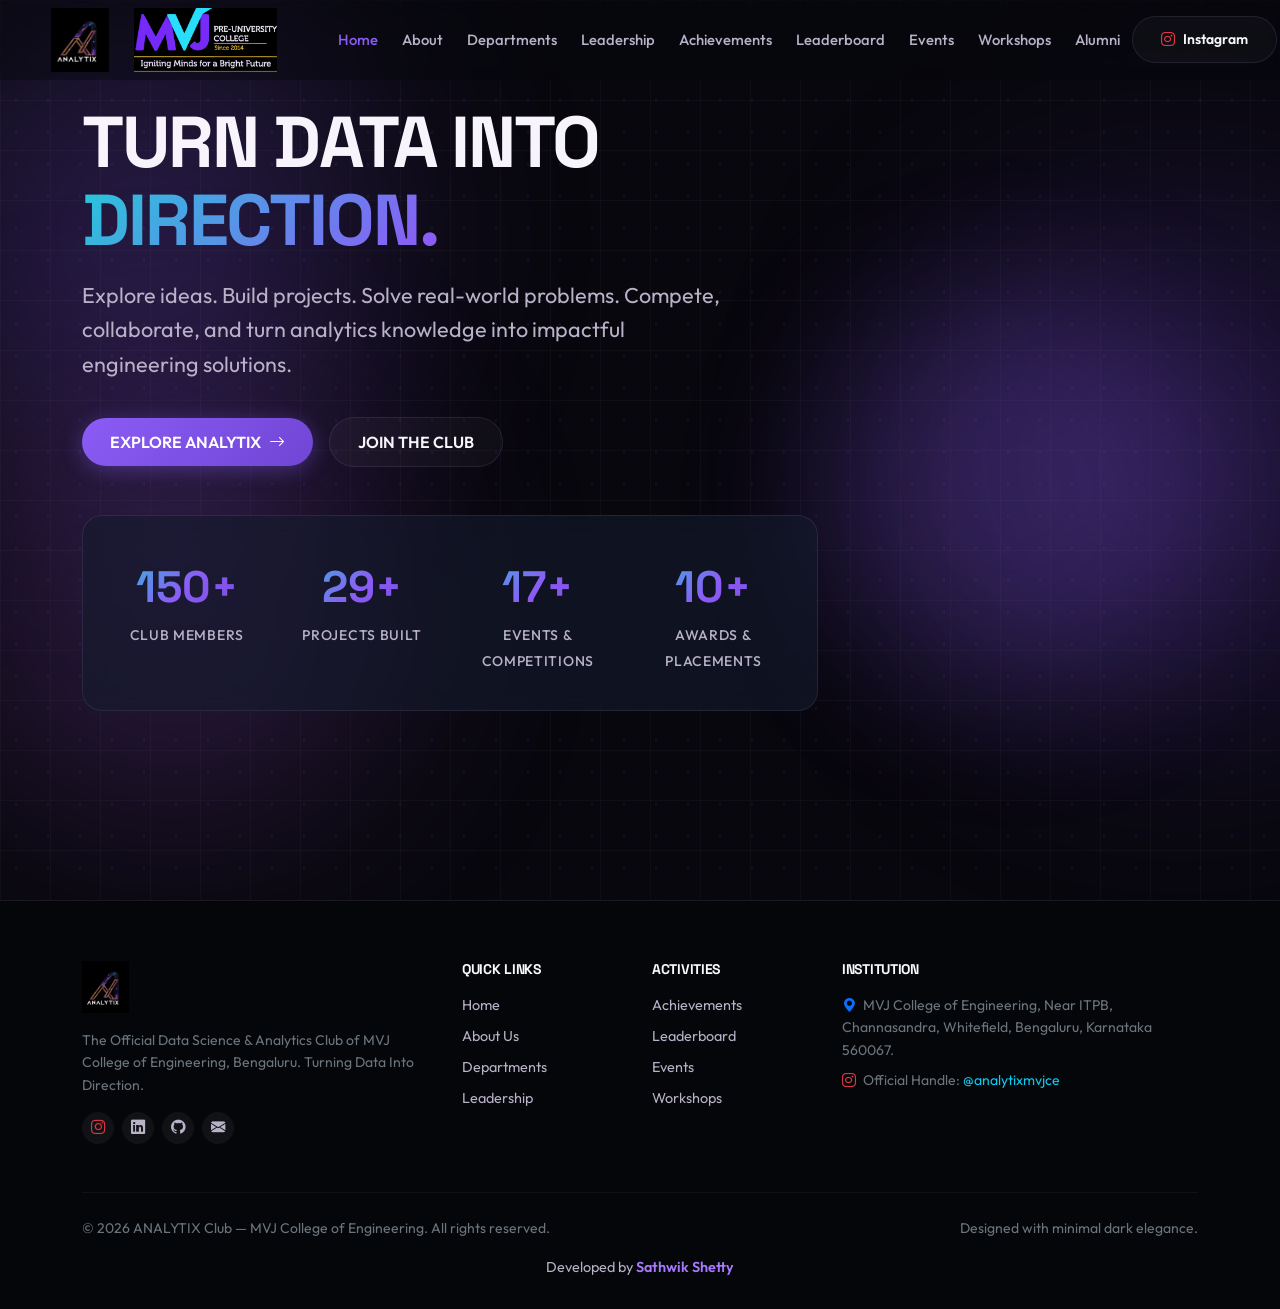
==== commit d1f2b301: "Initial working version of ANALYTIX website" ====
--- a/index.html
+++ b/index.html
@@ -91,8 +91,9 @@
             </div>
 
             <div class="hero-bg-layer parallax-layer" data-parallax-speed="0.45">
-                <img src="assets/images/hero_bg.jpg" alt="Data Science Network Graphic" class="hero-bg-img"
-                    onerror="this.style.display='none'">
+                <video class="hero-bg-img" autoplay muted loop playsinline preload="metadata" poster="assets/images/hero_bg.jpg" aria-hidden="true">
+                    <source src="assets/club.mp4" type="video/mp4">
+                </video>
             </div>
 
             <div class="container hero-content text-center text-lg-start">
@@ -1669,4 +1670,5 @@
     </script>
 </body>
 
-</html>+</html>
+
